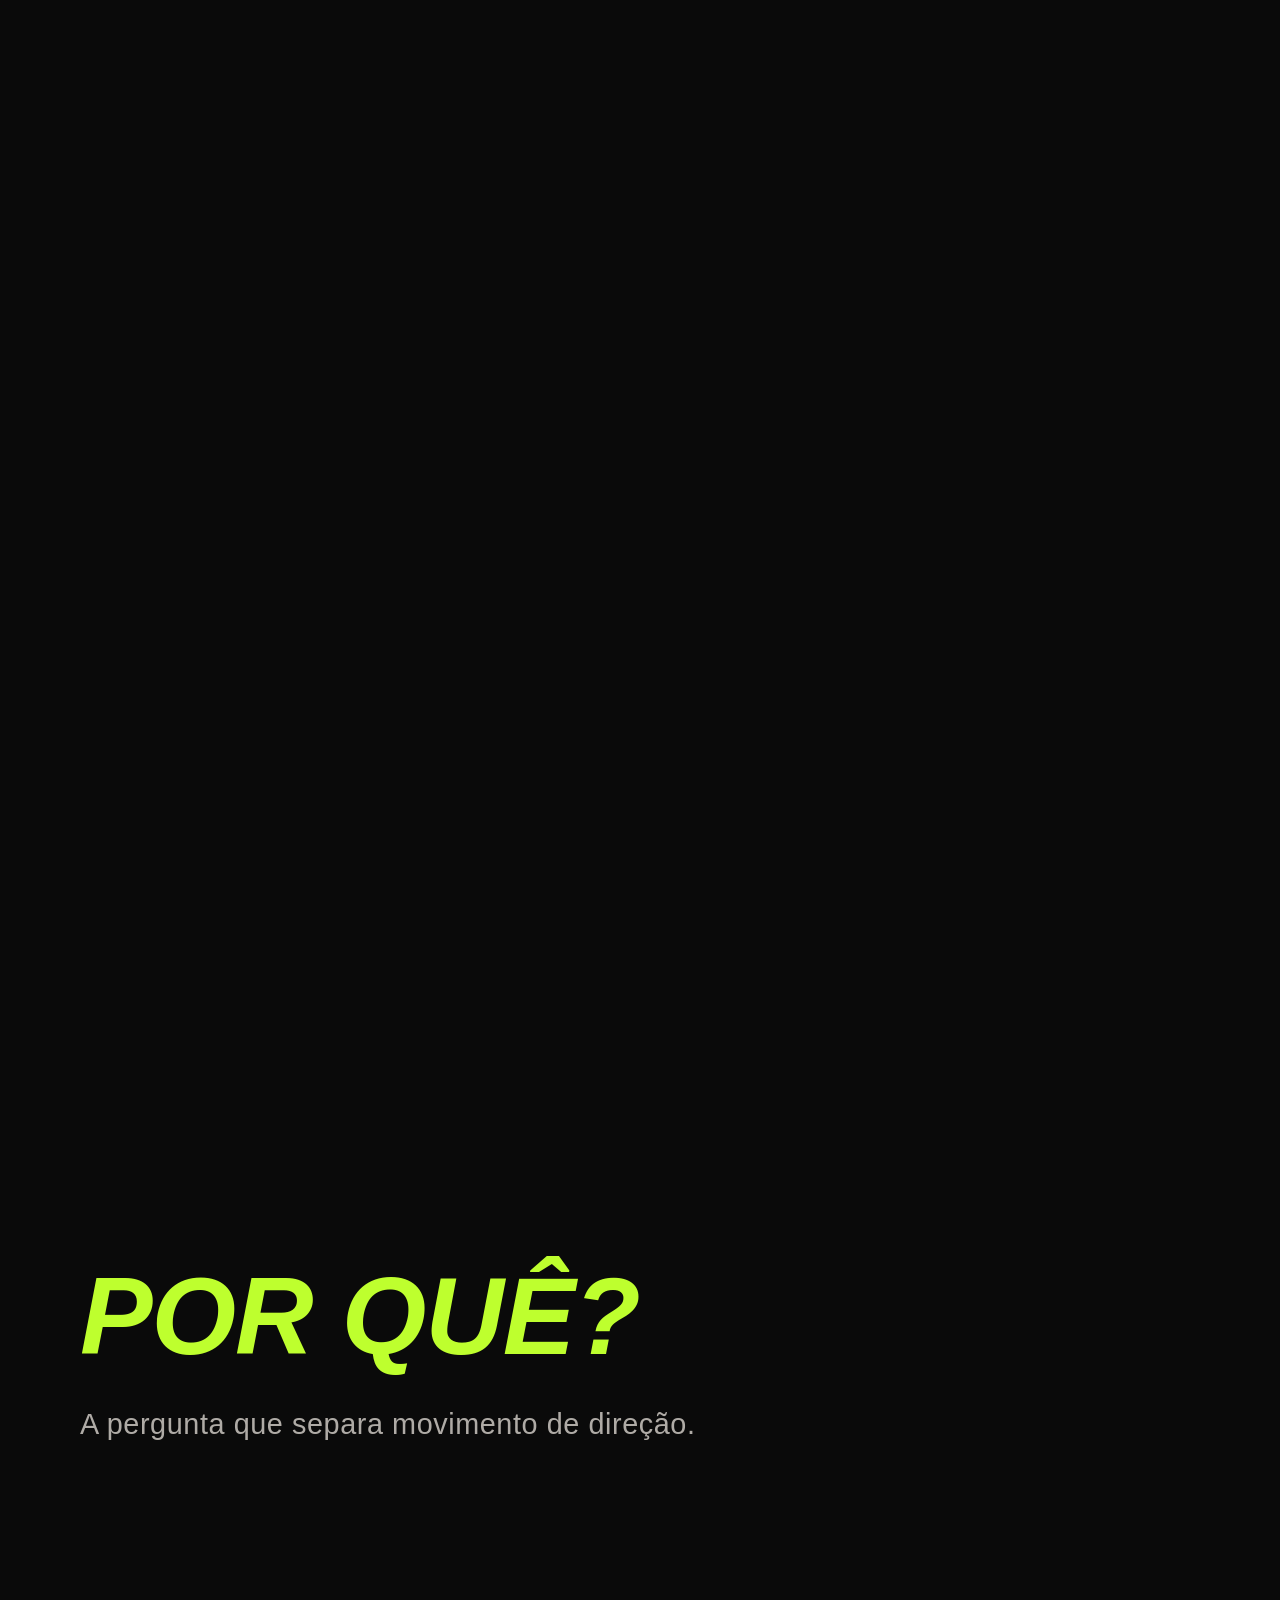
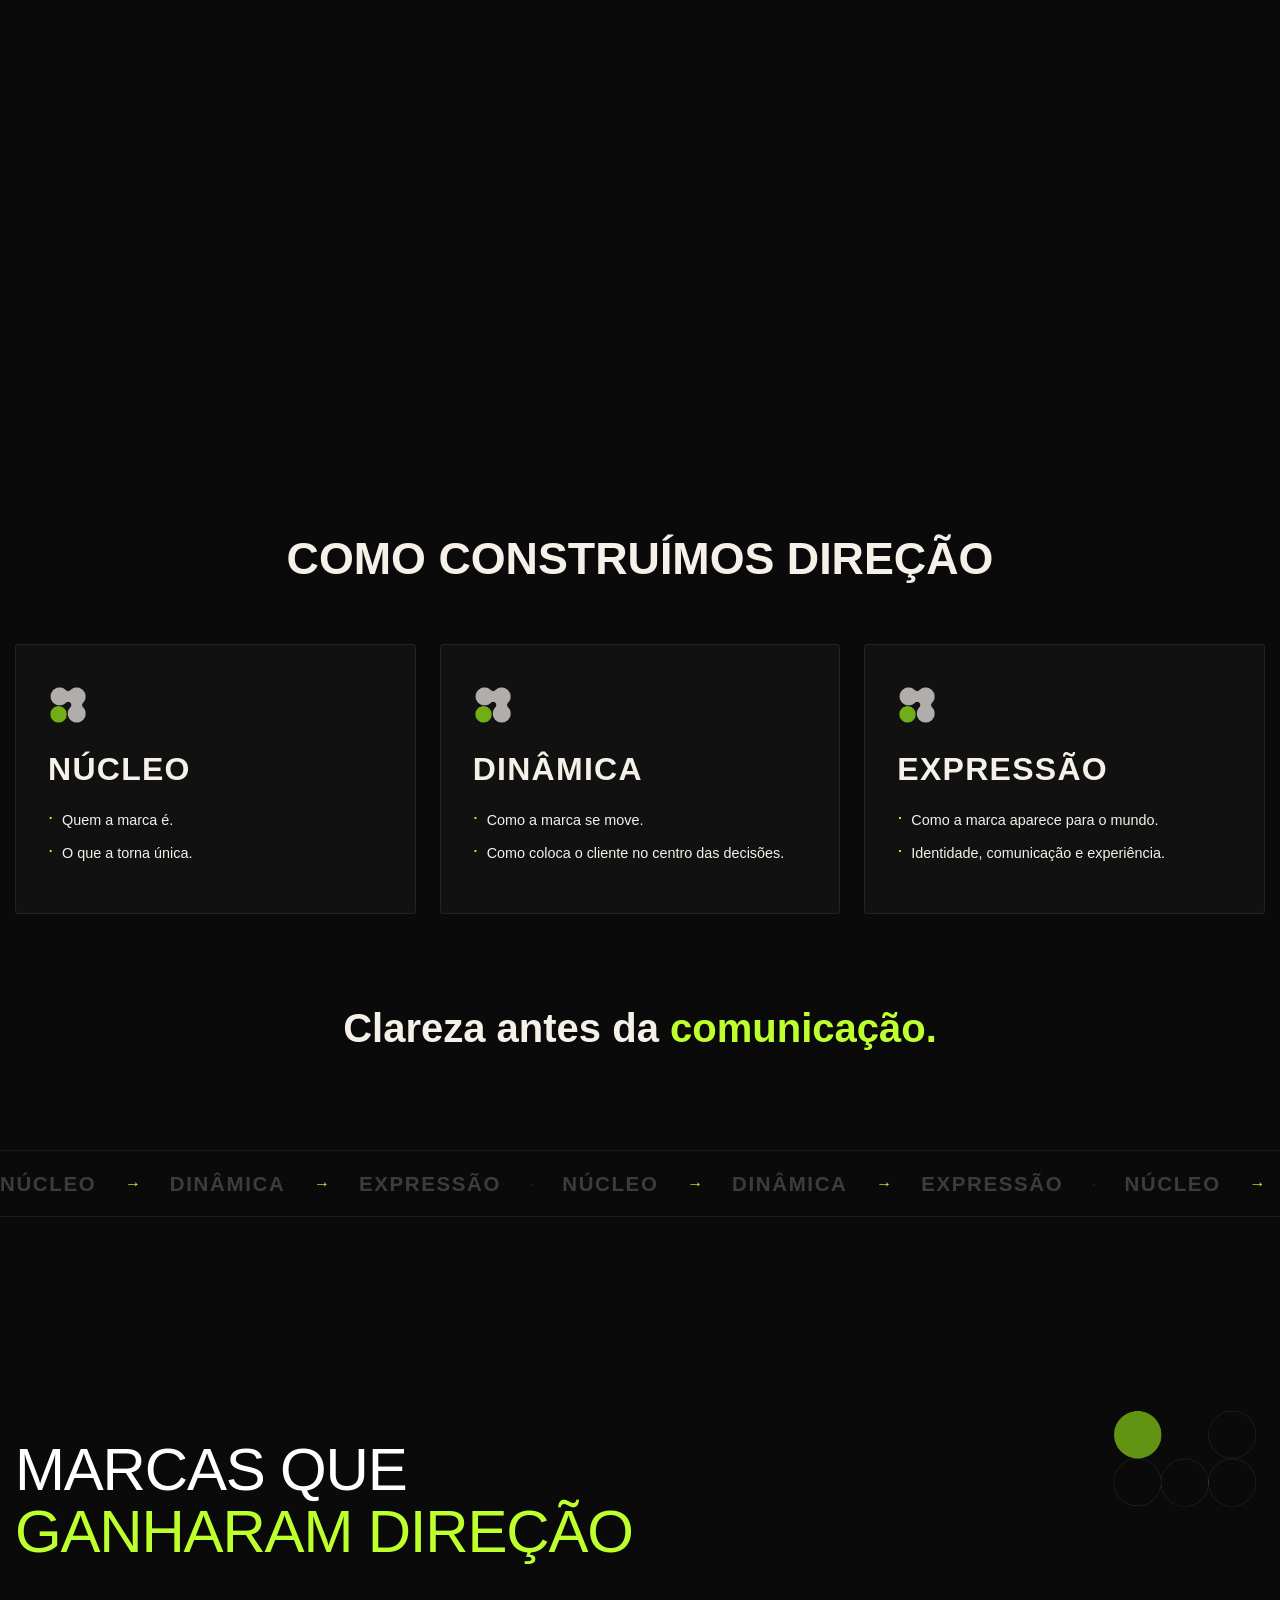
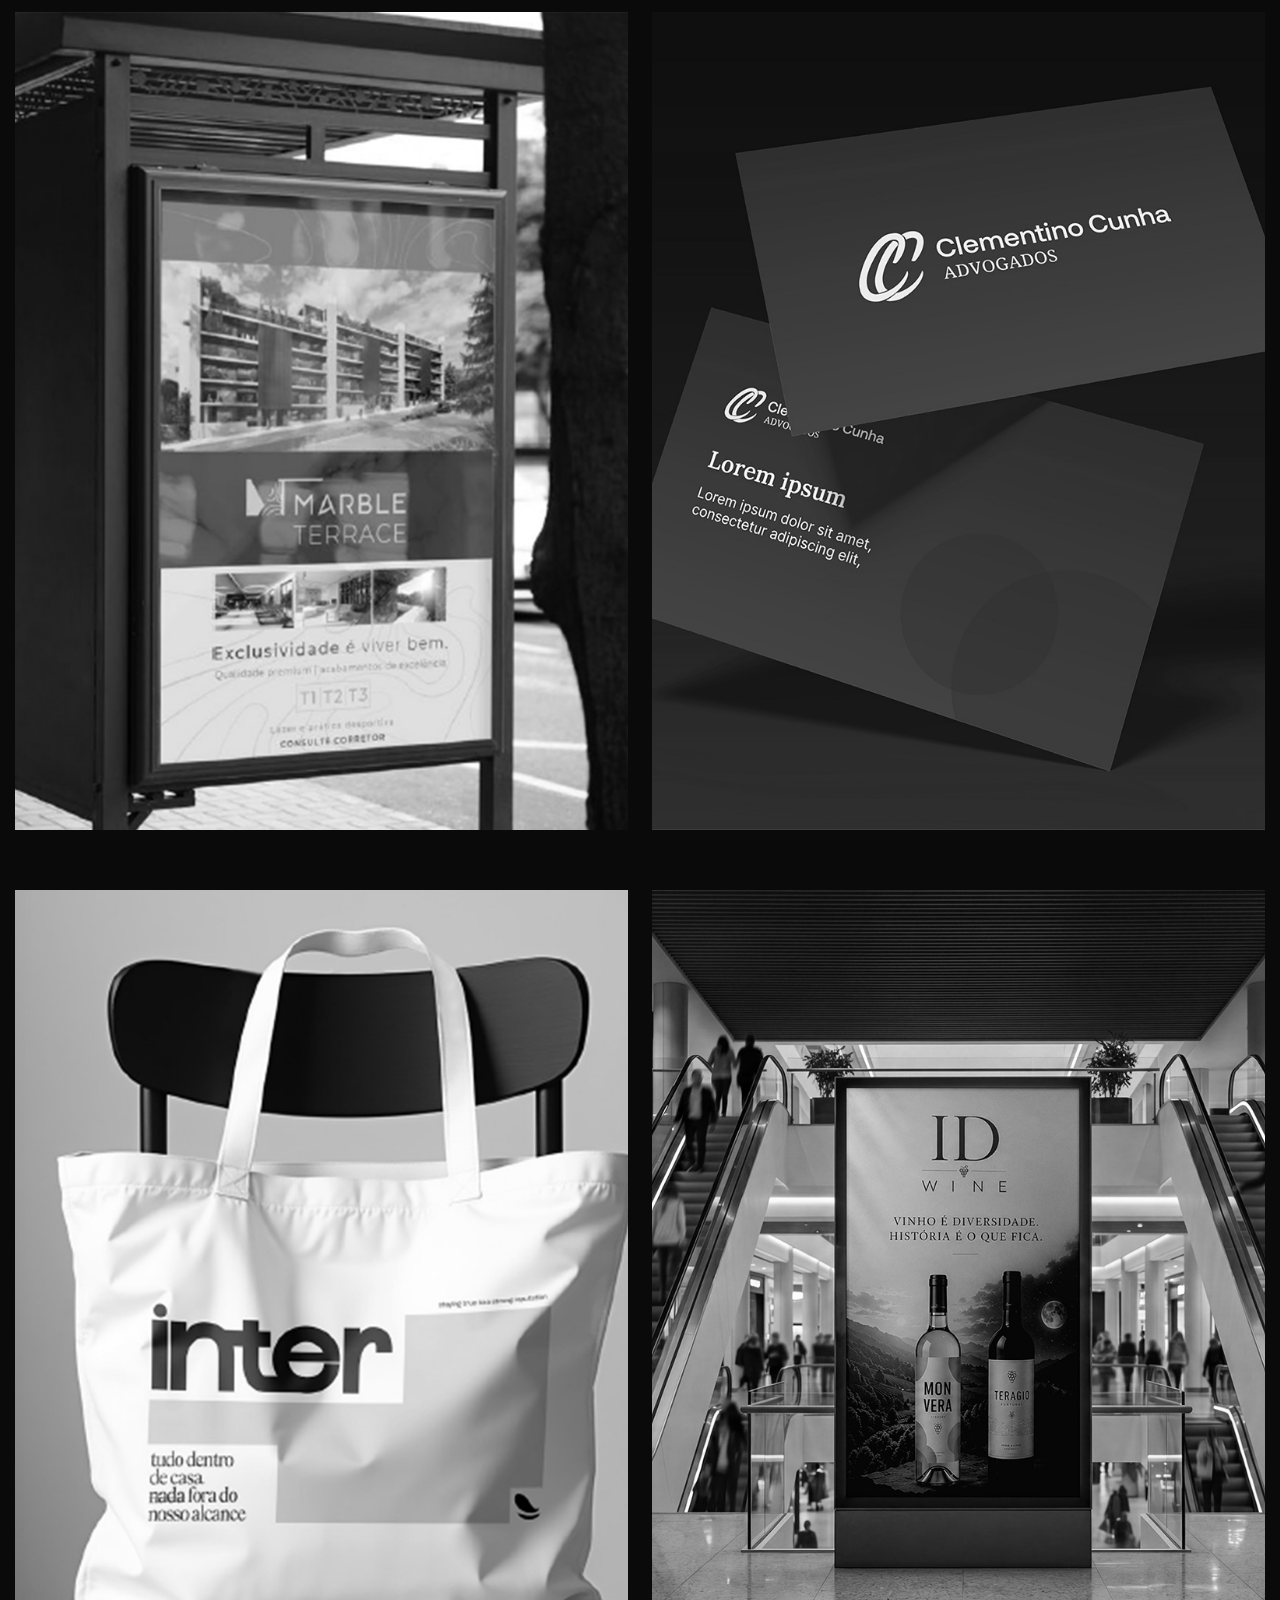
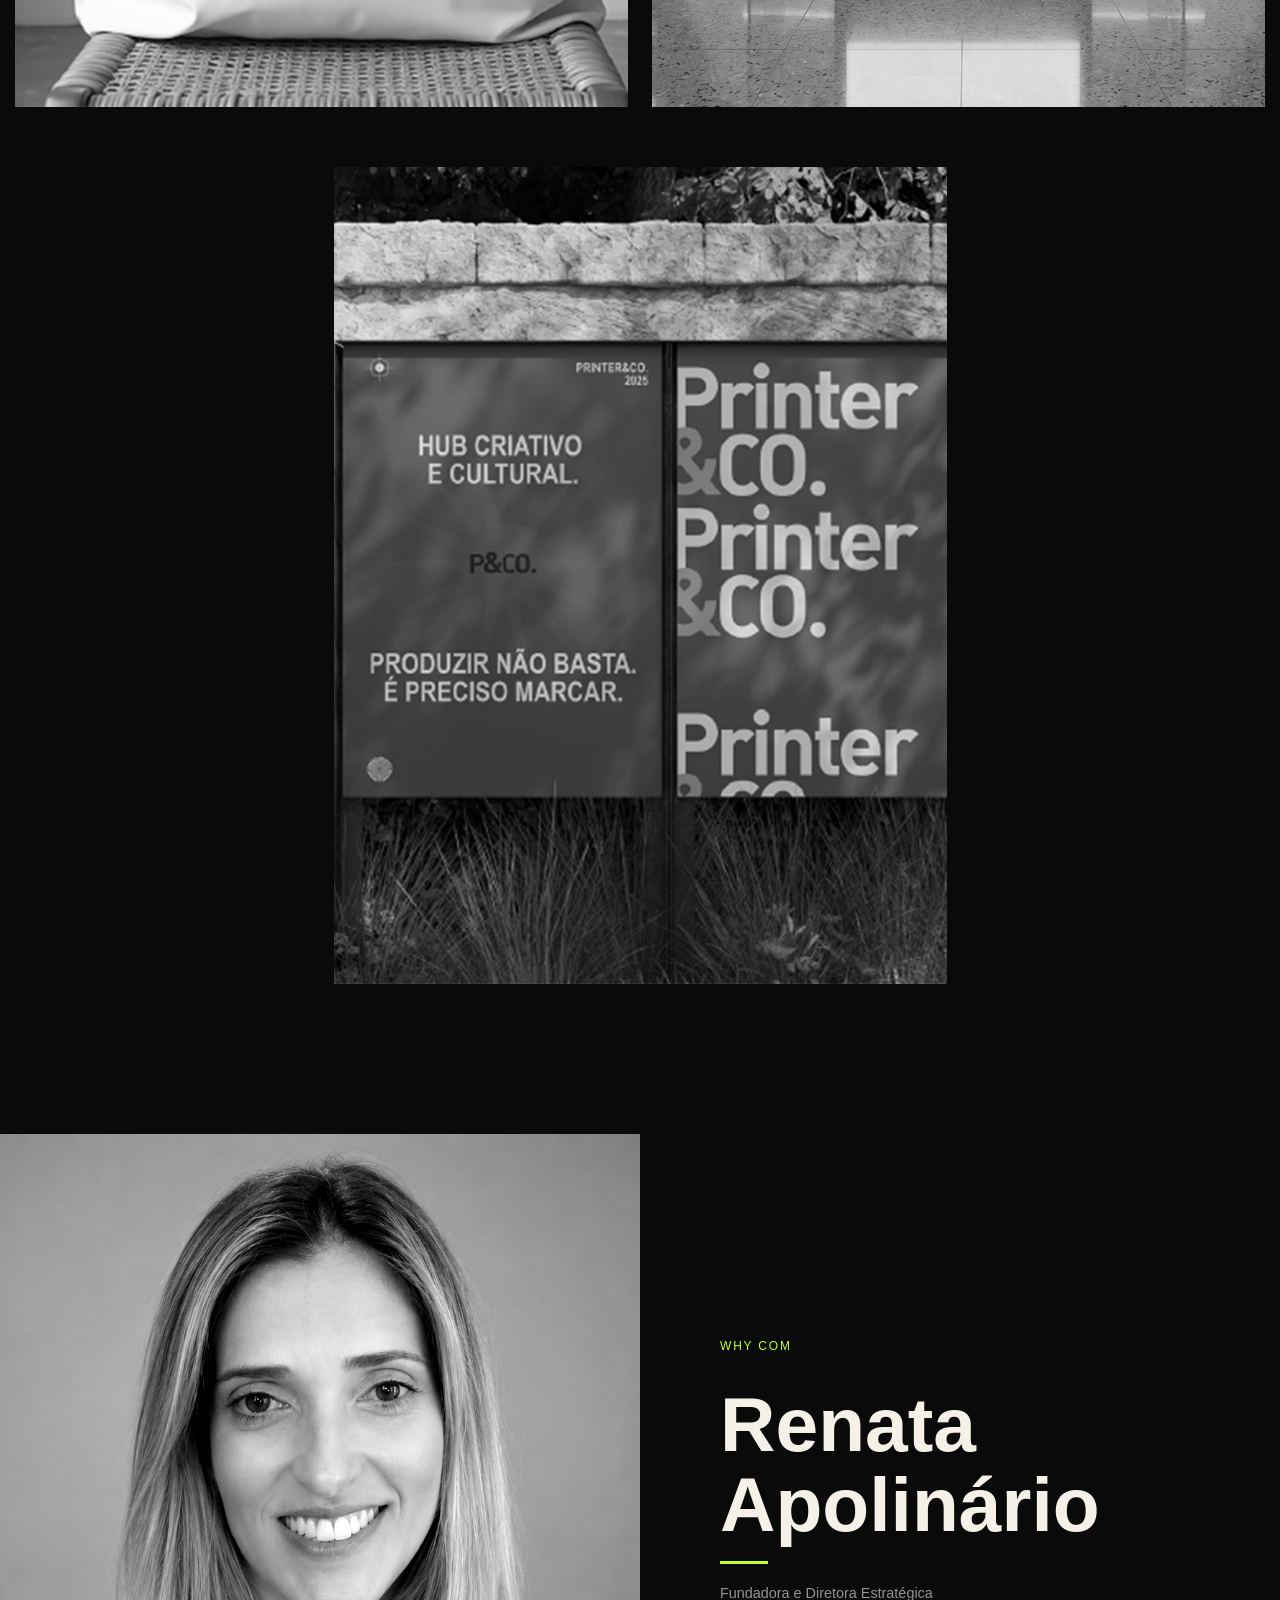
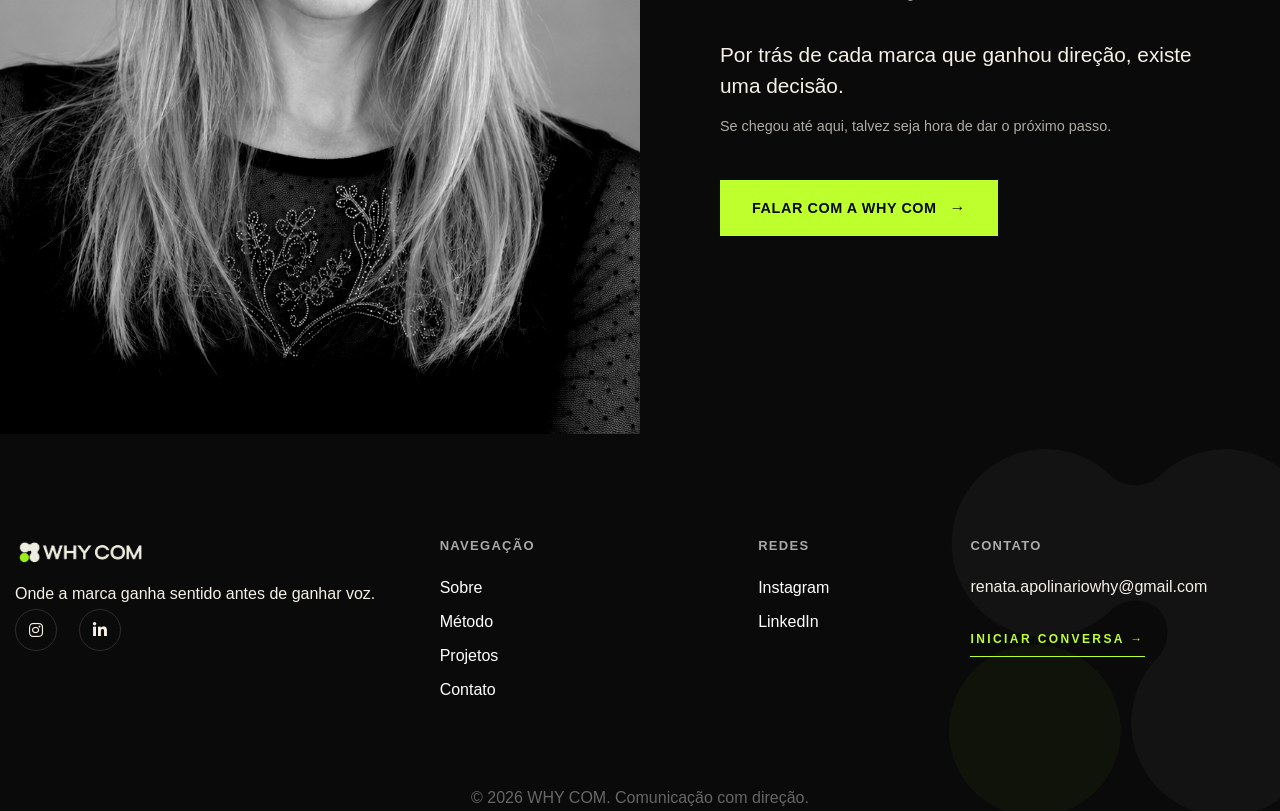
==== ovix-html-package/ovix/index.html @ 44e86c43 "Alteração projetos" ====
<!doctype html>
<html lang="zxx">

<head>

    <!--========= Required meta tags =========-->
    <meta charset="utf-8">
    <meta http-equiv="x-ua-compatible" content="ie=edge">
    <meta name="description" content="">
    <meta name="viewport" content="width=device-width, initial-scale=1, shrink-to-fit=no">

    <title>WHY COM — Comunicação com direção</title>

    <link rel="shortcut icon" href="assets/img/logo/Why-simbolo-5.png" type="images/x-icon"/>

    <!-- css include -->
    <link rel="stylesheet" href="assets/css/bootstrap.min.css">
    <link rel="stylesheet" href="assets/css/fontawesome.css">
    <link rel="stylesheet" href="assets/css/animate.css">
    <link rel="stylesheet" href="assets/css/swiper.min.css">
    <link rel="stylesheet" href="assets/css/odometer.css">
    <link rel="stylesheet" href="assets/css/imageRevealHover.css">
    <link rel="stylesheet" href="assets/css/jquery-ui.min.css">
    <link rel="stylesheet" href="assets/css/magnific-popup.css">
    <link rel="stylesheet" href="assets/css/main.css">
</head>

<body>

<!-- backtotop - start -->
<div class="xb-backtotop">
    <a href="#" class="scroll">
        <i class="far fa-arrow-up"></i>
    </a>
</div>
<!-- backtotop - end -->

<!-- preloader start -->
<div id="xb-loadding" class="xb-loadding-container">
    <div class="xb-loader">
        <div class="xb-loadding-inner">
            <img src="assets/img/logo/Why-simbolo-5.png" alt="">
         </div>
    </div>
</div>
<!-- preloader end -->



<div class="body_wrap">

    <!-- header start -->
    <header id="xb-header-area" class="header-area header-style-one is-sticky">
        <div class="xb-header">
            <div class="container">
                <div class="header__wrap ul_li_between">
                    <div class="header-logo">
                        <a href="index.html"><img src="assets/img/logo/Why-logo-horizontal-4@2x-8.png" alt=""></a>
                    </div>
                    <div class="main-menu__wrap ul_li navbar navbar-expand-lg">
                        <nav class="main-menu collapse navbar-collapse">
                            <ul>
                              <li><a href="index.html"><span>Início</span></a></li>
                              <li><a href="#sobre"><span>Sobre</span></a></li>
                              <li><a href="#metodo"><span>Método</span></a></li>
                              <li><a href="#projetos"><span>Projetos</span></a></li>
                              <li><a href="#contato"><span>Contato</span></a></li>
                            </ul>
                        </nav>
                        <div class="xb-header-wrap">
                            <div class="xb-header-menu">
                                <div class="xb-header-menu-scroll">
                                    <div class="xb-menu-close xb-hide-xl xb-close"></div>
                                    <div class="xb-logo-mobile xb-hide-xl">
                                        <a href="index.html" rel="home"><img src="assets/img/logo/Why-logo-horizontal-4@2x-8.png" alt=""></a></div>
                                    <div class="xb-header-mobile-search xb-hide-xl">
                                        <form role="search" action="#">
                                            <input type="text" placeholder="Search..." name="s" class="search-field">
                                        </form>
                                    </div>
                                    <nav class="xb-header-nav">
                                        <ul class="xb-menu-primary clearfix">
                                            <li class="menu-item"><a href="index.html"><span>Início</span></a></li>
                                            <li class="menu-item"><a href="#sobre"><span>Sobre</span></a></li>
                                            <li class="menu-item"><a href="#metodo"><span>Método</span></a></li>
                                            <li class="menu-item"><a href="#projetos"><span>Projetos</span></a></li>
                                            <li class="menu-item"><a href="#contato"><span>Contato</span></a></li>
                                        </ul>
                                    </nav>
                                </div>
                            </div>
                            <div class="xb-header-menu-backdrop"></div>
                        </div>
                    </div>
                    <div class="side-menu d-none d-lg-block">
                        <a class="burger-menu" href="javascript:void(0);">
                            <img src="assets/img/icon/category.svg" alt="">
                        </a>
                    </div>
                    <div class="header-bar-mobile side-menu d-lg-none">
                        <a class="xb-nav-mobile" href="javascript:void(0);"><img src="assets/img/icon/category.svg" alt=""></a>
                    </div>
                </div>
            </div>
        </div>
    </header>
    <!-- header end -->

    <!-- overlay menu start -->
    <div class="overlay-menu">
        <div class="close">
          <div class="xb-close"></div>
        </div>
        <div class="row overlay-wrap">
          <div class="col-xl-8 col-md-7 left-area">
            <nav>
              <ul>
                <li><a href="index.html">Início</a></li>
                <li><a href="#sobre">Sobre</a></li>
                <li><a href="#metodo">Método</a></li>
                <li><a href="#projetos">Projetos</a></li>
                <li><a href="#contato">Contato</a></li>
              </ul>
            </nav>
          </div>
          <div class="col-xl-4 col-md-5 right-area">
            <ul>
              <li><span class="title">Fale com a WHY COM</span></li>
              <li><a href="mailto:renata.apolinariowhy@gmail.com">renata.apolinariowhy@gmail.com</a></li>
            </ul>
            <ul>
              <li><span class="title">Siga a marca</span></li>
              <li>
                <ul class="social-links">
                  <li><a href="#" target="_blank">Instagram</a></li>
                  <li><a href="#" target="_blank">LinkedIn</a></li>
                </ul>
              </li>
            </ul>
          </div>
        </div>
    </div>
    <!-- overlay menu end -->

    <!-- main area start  -->
    <main>
        <!-- hero section start -->
        <section class="why-hero" id="home">

          <div class="why-hero__video-wrap">
            <video
              id="why-hero-video"
              class="why-hero__video"
              autoplay muted playsinline preload="auto"
            ></video>
            <div class="why-hero__fallback"></div>
          </div>

          <div class="why-hero__overlay"></div>

        </section>
        <!-- hero section end -->


        <!-- tensao section start -->
        <div class="why-tensao-wrap" id="sobre">
          <div class="why-tensao-sticky">

            <!-- Decoração: linha base lime -->
            <div class="why-tensao-base-line" aria-hidden="true"></div>

            <!-- Layout duas colunas: frases à esquerda, símbolo à direita -->
            <div class="why-tensao-layout">

              <!-- Coluna esquerda: frases -->
              <div class="why-tensao-stage">

                <!-- Frame 1 -->
                <div class="why-tensao-frame" data-frame="0">
                  <p class="wtf-sub"></p>
                  <h2 class="wtf-title wtf-title--solo">
                    <span class="wtf-lime">POR QUÊ?</span>
                  </h2>
                  <p class="wtf-porque-frase">
                    A pergunta que separa movimento de direção.
                  </p>
                </div>

                <!-- Frame 2 -->
                <div class="why-tensao-frame" data-frame="1">
                  <p class="wtf-sub">Sem clareza,</p>
                  <h2 class="wtf-title">
                    <span class="wtf-lime">TUDO VIRA</span><br>
                    <span class="wtf-white">PRIORIDADE.</span>
                  </h2>
                </div>

                <!-- Frame 3 -->
                <div class="why-tensao-frame" data-frame="2">
                  <p class="wtf-sub">Sem direção,</p>
                  <h2 class="wtf-title">
                    <span class="wtf-lime">TUDO VIRA</span><br>
                    <span class="wtf-white">RUÍDO.</span>
                  </h2>
                </div>

                <!-- Frame 4 -->
                <div class="why-tensao-frame" data-frame="3">
                  <p class="wtf-sub">Organizamos</p>
                  <h2 class="wtf-title wtf-title--solo">
                    <span class="wtf-lime">O QUE VEM ANTES</span><br>
                    <span class="wtf-white">DA COMUNICAÇÃO.</span>
                  </h2>
                </div>

              </div>

            </div>

          </div>
        </div>
        <!-- tensao section end -->
        
        <!-- metodo section start -->
        <section class="services-three why-metodo" id="metodo">
          <div class="container">

            <div class="section-title-three text-center sec-title-animation animation-style1 mb-60">
              <h2 class="section-title-three__title title-animation">
                COMO CONSTRUÍMOS DIREÇÃO
              </h2>
            </div>

            <div class="row">

              <!-- NÚCLEO -->
              <div class="col-xl-4 col-lg-4 wow fadeInLeft" data-wow-delay="100ms">
                <div class="services-three__single why-metodo__card">
                  <div class="services-three__single-bg"
                    style="background-image: url(assets/images/shapes/services-three-single-bg.jpg);"></div>
                  <div class="services-three__count"></div>
                  <div class="services-three__icon">
                    <img src="assets/img/logo/Why-simbolo-5.png" alt="" style="width:40px;opacity:.7;">
                  </div>
                  <h3 class="services-three__title">NÚCLEO</h3>
                  <ul class="why-metodo__list">
                    <li>Quem a marca é.</li>
                    <li>O que a torna única.</li>
                  </ul>
                </div>
              </div>

              <!-- DINÂMICA -->
              <div class="col-xl-4 col-lg-4 wow fadeInUp" data-wow-delay="200ms">
                <div class="services-three__single why-metodo__card">
                  <div class="services-three__single-bg"
                    style="background-image: url(assets/images/shapes/services-three-single-bg.jpg);"></div>
                  <div class="services-three__count"></div>
                  <div class="services-three__icon">
                    <img src="assets/img/logo/Why-simbolo-5.png" alt="" style="width:40px;opacity:.7;">
                  </div>
                  <h3 class="services-three__title">DINÂMICA</h3>
                  <ul class="why-metodo__list">
                    <li>Como a marca se move.</li>
                    <li>Como coloca o cliente no centro das decisões.</li>
                  </ul>
                </div>
              </div>

              <!-- EXPRESSÃO -->
              <div class="col-xl-4 col-lg-4 wow fadeInRight" data-wow-delay="300ms">
                <div class="services-three__single why-metodo__card">
                  <div class="services-three__single-bg"
                    style="background-image: url(assets/images/shapes/services-three-single-bg.jpg);"></div>
                  <div class="services-three__count"></div>
                  <div class="services-three__icon">
                    <img src="assets/img/logo/Why-simbolo-5.png" alt="" style="width:40px;opacity:.7;">
                  </div>
                  <h3 class="services-three__title">EXPRESSÃO</h3>
                  <ul class="why-metodo__list">
                    <li>Como a marca aparece para o mundo.</li>
                    <li>Identidade, comunicação e experiência.</li>
                  </ul>
                </div>
              </div>

            </div>

            <div class="why-metodo__assinatura">
              <p>Clareza antes da <span class="wma-destaque">comunicação.</span></p>
            </div>

          </div>
        </section>
        <!-- metodo section end -->

        <!-- marquee start -->
<section class="why-marquee-logos">
  <div class="why-marquee-logos__track">
    <span class="wml-name">Núcleo</span><span class="wml-arr">→</span>
    <span class="wml-name">Dinâmica</span><span class="wml-arr">→</span>
    <span class="wml-name">Expressão</span><span class="wml-sep">·</span>
    <span class="wml-name">Núcleo</span><span class="wml-arr">→</span>
    <span class="wml-name">Dinâmica</span><span class="wml-arr">→</span>
    <span class="wml-name">Expressão</span><span class="wml-sep">·</span>
    <span class="wml-name">Núcleo</span><span class="wml-arr">→</span>
    <span class="wml-name">Dinâmica</span><span class="wml-arr">→</span>
    <span class="wml-name">Expressão</span><span class="wml-sep">·</span>
    <span class="wml-name">Núcleo</span><span class="wml-arr">→</span>
    <span class="wml-name">Dinâmica</span><span class="wml-arr">→</span>
    <span class="wml-name">Expressão</span><span class="wml-sep">·</span>
    <span class="wml-name">Núcleo</span><span class="wml-arr">→</span>
    <span class="wml-name">Dinâmica</span><span class="wml-arr">→</span>
    <span class="wml-name">Expressão</span><span class="wml-sep">·</span>
    <span class="wml-name">Núcleo</span><span class="wml-arr">→</span>
    <span class="wml-name">Dinâmica</span><span class="wml-arr">→</span>
    <span class="wml-name">Expressão</span><span class="wml-sep">·</span>
  </div>
</section>
<!-- marquee end -->

        <!-- portfolio start -->
        <div class="portfolio pt-145 pb-150" id="projetos">
            <div class="container">
                <div class="row align-items-end mb-20">
                    <div class="col-lg-5">
                        <div class="section-title mb-30">
                            <h3 class="title xb-split-text split-in-right">MARCAS QUE <span style="color:#BEFF2E;">GANHARAM DIREÇÃO</span></h3>
                        </div>
                    </div>
                    <div class="col-lg-7 text-end mb-30">
                        <img src="assets/img/logo/2.png" alt="" style="width:160px;opacity:.6;">
                    </div>
                </div>
<div class="row why-projetos-grid mt-none-60">

  <!-- Linha 1: 2 cards -->
  <div class="col-lg-6 col-md-6 grid-item mt-60">
    <div class="portfolio-item xb-img-reveal-item" data-cat="Lançamento Imobiliário" data-title="Marble Terrace" data-fx="1">
      <div class="xbImage__hover image-1">
        <a href="marble-terrace.html">
          <img src="assets/clientes/capa-mbterrace.jpg" alt="Marble Terrace">
          <div class="port-overlay why-port-overlay">
            <h4 class="wpo-title">Marble Terrace</h4>
            <p class="wpo-desc">Transformamos um empreendimento em desejo urbano.</p>
            <span class="wpo-btn">Conheça mais →</span>
          </div>
        </a>
      </div>
    </div>
  </div>

  <div class="col-lg-6 col-md-6 grid-item mt-60">
    <div class="portfolio-item xb-img-reveal-item" data-cat="Escritório Jurídico" data-title="Clementino Cunha" data-fx="1">
      <div class="xbImage__hover image-2">
        <a href="clementino-cunha.html">
          <img src="assets/clientes/capa-clementino.jpg" alt="Clementino Cunha">
          <div class="port-overlay why-port-overlay">
            <h4 class="wpo-title">Clementino Cunha</h4>
            <p class="wpo-desc">Organizamos uma história de 45 anos para os próximos 45.</p>
            <span class="wpo-btn">Conheça mais →</span>
          </div>
        </a>
      </div>
    </div>
  </div>

  <!-- Linha 2: 2 cards -->
  <div class="col-lg-6 col-md-6 grid-item mt-60">
    <div class="portfolio-item xb-img-reveal-item" data-cat="Produção de Eventos" data-title="InterEventos" data-fx="1">
      <div class="xbImage__hover image-3">
        <a href="intereventos.html">
          <img src="assets/clientes/capa-inter.jpg" alt="InterEventos">
          <div class="port-overlay why-port-overlay">
            <h4 class="wpo-title">InterEventos</h4>
            <p class="wpo-desc">Alinhamos percepção de marca à dimensão real da operação.</p>
            <span class="wpo-btn">Conheça mais →</span>
          </div>
        </a>
      </div>
    </div>
  </div>

  <div class="col-lg-6 col-md-6 grid-item mt-60">
    <div class="portfolio-item xb-img-reveal-item" data-cat="Branding de Produto" data-title="ID Wine" data-fx="1">
      <div class="xbImage__hover image-4">
        <a href="project-single.html">
          <img src="assets/clientes/capa-idwine.jpg" alt="ID Wine">
          <div class="port-overlay why-port-overlay">
            <h4 class="wpo-title">ID Wine</h4>
            <p class="wpo-desc">Transformamos histórias em vinho.</p>
            <span class="wpo-btn">Conheça mais →</span>
          </div>
        </a>
      </div>
    </div>
  </div>

  <!-- Linha 3: 1 card centralizado -->
  <div class="col-lg-6 col-md-6 grid-item mt-60 offset-lg-3 offset-md-3">
    <div class="portfolio-item xb-img-reveal-item" data-cat="Operação Criativa" data-title="Printer & CO" data-fx="1">
      <div class="xbImage__hover image-5">
        <a href="printer-co.html">
          <img src="assets/clientes/capa-printi.jpg" alt="Printer & CO">
          <div class="port-overlay why-port-overlay">
            <h4 class="wpo-title">Printer & CO</h4>
            <p class="wpo-desc">Reposicionamos uma gráfica como uma marca de criatividade e cultura.</p>
            <span class="wpo-btn">Conheça mais →</span>
          </div>
        </a>
      </div>
    </div>
  </div>

</div>
            </div>
        </div>
        <!-- portfolio end -->


    </main>
    <!-- main area end  -->
    

   <!-- fechamento section start -->
<section class="contact-one why-fechamento" id="contato">

  <!-- Coluna esquerda: imagem -->
  <div class="why-fechamento__img-col">
    <img src="assets/renata.png" alt="Renata Apolinário" class="why-fechamento__img">
  </div>

  <!-- Coluna direita: frase + CTA -->
  <div class="why-fechamento__content-col">
    <div class="why-fechamento__content-inner">

      <p class="why-fechamento__label">WHY COM</p>

      <h2 class="why-fechamento__nome">
        Renata<br>Apolinário
      </h2>

      <div class="why-fechamento__linha-verde"></div>

      <p class="why-fechamento__cargo">
        Fundadora e Diretora Estratégica
      </p>

      <p class="why-fechamento__titulo">
        Por trás de cada marca que ganhou direção, existe uma decisão.
      </p>

      <p class="why-fechamento__text">
        Se chegou até aqui, talvez seja hora de dar o próximo passo.
      </p>

      <a href="mailto:renata.apolinariowhy@gmail.com" class="why-cta-btn">
        FALAR COM A WHY COM <span>→</span>
      </a>

    </div>
  </div>

</section>
<!-- fechamento section end -->

<!-- footer strt -->
<footer class="dm-footer pos-rel">
  <div class="dm-footer-line pt-100 pb-80">
    <div class="container">
      <div class="row mt-none-40">

        <div class="col-lg-4 col-md-6 footer-col mt-40">
          <div class="footer-widget">
            <div class="footer-logo">
              <a href="index.html">
                <img src="assets/img/logo/Why-logo-horizontal-4@2x-8.png" alt="WHY COM" class="why-footer-logo-img">
              </a>
              <p class="why-footer-claim">
                Onde a marca ganha sentido antes de ganhar voz.
              </p>
            </div>
            <ul class="why-footer-social mt-40">
              <li>
                <a href="#!" target="_blank" aria-label="Instagram">
                  <i class="fab fa-instagram"></i>
                </a>
              </li>
              <li>
                <a href="#!" target="_blank" aria-label="LinkedIn">
                  <i class="fab fa-linkedin-in"></i>
                </a>
              </li>
            </ul>
          </div>
        </div>

        <div class="col-lg-3 col-md-6 footer-col mt-40">
          <div class="footer-widget">
            <h3 class="widget-title">NAVEGAÇÃO</h3>
            <ul class="footer-links">
              <li><a href="#sobre">Sobre</a></li>
              <li><a href="#metodo">Método</a></li>
              <li><a href="#projetos">Projetos</a></li>
              <li><a href="#contato">Contato</a></li>
            </ul>
          </div>
        </div>

        <div class="col-lg-2 col-md-6 footer-col mt-40">
          <div class="footer-widget">
            <h3 class="widget-title">REDES</h3>
            <ul class="footer-links">
              <li><a href="#!" target="_blank">Instagram</a></li>
              <li><a href="#!" target="_blank">LinkedIn</a></li>
            </ul>
          </div>
        </div>

        <div class="col-lg-3 col-md-6 footer-col mt-40">
          <div class="footer-widget">
            <h3 class="widget-title">CONTATO</h3>
            <p style="font-family:'Just Sans',sans-serif;font-weight:300;color:#F5F0E8;line-height:1.8;">
              renata.apolinariowhy@gmail.com
            </p>
            <a href="mailto:renata.apolinariowhy@gmail.com" class="why-footer-cta-link">
              Iniciar conversa →
            </a>
          </div>
        </div>

      </div>
    </div>
  </div>

  <div class="container">
    <div class="footer-copyright text-center" style="font-family:'Just Sans',sans-serif;font-weight:300;color:#666;">
      © 2026 WHY COM. Comunicação com direção.
    </div>
  </div>

  <!-- Símbolo decorativo inferior direito -->
  <div class="why-footer-symbol" aria-hidden="true">
    <img src="assets/img/logo/Why-simbolo-5.png" alt="">
  </div>

</footer>
<!-- footer end -->

</div>

<!-- jquery include -->
<script src="assets/js/jquery-3.7.1.min.js"></script>
<script src="assets/js/bootstrap.bundle.min.js"></script>
<script src="assets/js/swiper.min.js"></script>
<script src="assets/js/wow.min.js"></script>
<script src="assets/js/gsap.min.js"></script>
<script src="assets/js/ScrollSmoother.min.js"></script>
<script src="assets/js/ScrollTrigger.min.js"></script>
<script src="assets/js/SplitText.min.js"></script>
<script src="assets/js/appear.js"></script>
<script src="assets/js/odometer.min.js"></script>
<script src="assets/js/imagesloaded.pkgd.min.js"></script>
<script src="assets/js/jquery.marquee.min.js"></script>
<script src="assets/js/isotope.pkgd.min.js"></script>
<script src="assets/js/jquery.magnific-popup.min.js"></script>
<script src="assets/js/touchspin.js"></script>
<script src="assets/js/jquery-ui.min.js"></script>
<script src="assets/js/TweenMax.min.js"></script>
<script src="assets/js/parallax-scroll.js"></script>
<script src="assets/js/easing.min.js"></script>
<script src="assets/js/scrollspy.js"></script>
<script src="assets/js/ukiyo.min.js"></script>
<script src="assets/js/lenis.js"></script>
<script src="assets/js/moment.min.js"></script>
<script src="assets/js/main.js"></script>

</body>

</html>
---- ovix-html-package/ovix/assets/css/odometer.css ----
.xbo.xbo-auto-theme,
.xbo.xbo-theme-default {
	display: inline-block;
	vertical-align: middle;
	*vertical-align: auto;
	*zoom: 1;
	*display: inline;
	position: relative;
}
.xbo.xbo-auto-theme .xbo-digit,
.xbo.xbo-theme-default .xbo-digit {
	display: inline-block;
	vertical-align: middle;
	*vertical-align: auto;
	*zoom: 1;
	*display: inline;
	position: relative;
}
.xbo.xbo-auto-theme .xbo-digit .xbo-digit-spacer,
.xbo.xbo-theme-default .xbo-digit .xbo-digit-spacer {
	display: inline-block;
	vertical-align: middle;
	*vertical-align: auto;
	*zoom: 1;
	*display: inline;
	visibility: hidden;
}
.xbo.xbo-auto-theme .xbo-digit .xbo-digit-inner,
.xbo.xbo-theme-default .xbo-digit .xbo-digit-inner {
	text-align: left;
	display: block;
	position: absolute;
	top: 0;
	left: 0;
	right: 0;
	bottom: 0;
	overflow: hidden;
}
.xbo.xbo-auto-theme .xbo-digit .xbo-ribbon,
.xbo.xbo-theme-default .xbo-digit .xbo-ribbon {
	display: block;
}
.xbo.xbo-auto-theme .xbo-digit .xbo-ribbon-inner,
.xbo.xbo-theme-default .xbo-digit .xbo-ribbon-inner {
	display: block;
	backface-visibility: hidden;
	-webkit-backface-visibility: hidden;
}
.xbo.xbo-auto-theme .xbo-digit .xbo-value,
.xbo.xbo-theme-default .xbo-digit .xbo-value {
	display: block;
	transform: translateZ(0);
	-webkit-transform: translateZ(0);
}
.xbo.xbo-auto-theme
	.xbo-digit
	.xbo-value.xbo-last-value,
.xbo.xbo-theme-default
	.xbo-digit
	.xbo-value.xbo-last-value {
	position: absolute;
}
.xbo.xbo-auto-theme.xbo-animating-up .xbo-ribbon-inner,
.xbo.xbo-theme-default.xbo-animating-up .xbo-ribbon-inner {
	-webkit-transition: -webkit-transform 2s;
	-moz-transition: -moz-transform 2s;
	-ms-transition: -ms-transform 2s;
	-o-transition: -o-transform 2s;
	transition: transform 2s;
}
.xbo.xbo-auto-theme.xbo-animating-up.xbo-animating
	.xbo-ribbon-inner,
.xbo.xbo-theme-default.xbo-animating-up.xbo-animating
	.xbo-ribbon-inner {
	-webkit-transform: translateY(-100%);
	-moz-transform: translateY(-100%);
	-ms-transform: translateY(-100%);
	-o-transform: translateY(-100%);
	transform: translateY(-100%);
}
.xbo.xbo-auto-theme.xbo-animating-down .xbo-ribbon-inner,
.xbo.xbo-theme-default.xbo-animating-down
	.xbo-ribbon-inner {
	-webkit-transform: translateY(-100%);
	-moz-transform: translateY(-100%);
	-ms-transform: translateY(-100%);
	-o-transform: translateY(-100%);
	transform: translateY(-100%);
}
.xbo.xbo-auto-theme.xbo-animating-down.xbo-animating
	.xbo-ribbon-inner,
.xbo.xbo-theme-default.xbo-animating-down.xbo-animating
	.xbo-ribbon-inner {
	-webkit-transition: -webkit-transform 2s;
	-moz-transition: -moz-transform 2s;
	-ms-transition: -ms-transform 2s;
	-o-transition: -o-transform 2s;
	transition: transform 2s;
	-webkit-transform: translateY(0);
	-moz-transform: translateY(0);
	-ms-transform: translateY(0);
	-o-transform: translateY(0);
	transform: translateY(0);
}

.xbo.xbo-auto-theme,
.xbo.xbo-theme-default {
	line-height: 1.1em;
}
.xbo.xbo-auto-theme .xbo-value,
.xbo.xbo-theme-default .xbo-value {
	text-align: center;
}
---- ovix-html-package/ovix/assets/css/imageRevealHover.css ----
.xb-img-reveal[data-fx="1"]::after,
.xb-img-reveal[data-fx="2"]::after {
	content: '';
	z-index: -1;
	width: 100%;
	bottom: 0.25rem;
	left: 0;
	position: absolute;
	height: 2px;
	background: currentColor;
	transform: scale3d(0,1,1);
	transform-origin: 0% 50%;
	transition: transform 0.2s cubic-bezier(0.390, 0.575, 0.565, 1.000);
	text-align: center;
}
.xb-img-reveal[data-fx="1"]::after,
.xb-img-reveal[data-fx="2"]::after {
	bottom: 0;
}
.xb-img-reveal[data-fx="1"]:hover::after,
.xb-img-reveal[data-fx="2"]:hover::after {
	transform: scale3d(1,1,1)
}
.xb-img-reveal[data-fx="6"]::after {
	content: '';
	z-index: -1;
	width: 100%;
	bottom: 0.25rem;
	left: 0;
	position: absolute;
	height: 2px;
	background: currentColor;
	transform: scale3d(0,1,1);
	transform-origin: 100% 50%;
	transition: transform 0.7s cubic-bezier(0.860, 0.000, 0.070, 1.000);
}
.xb-img-reveal[data-fx="6"]::after {
	bottom: 0;
}
.xb-img-reveal[data-fx="6"]:hover::after {
	transform: scale3d(1,1,1)
}
.xb-img-reveal[data-fx="14"]::after {
	content: '';
	z-index: -1;
	width: 100%;
	bottom: 0.25rem;
	left: 0;
	position: absolute;
	height: 2px;
	background: currentColor;
	transform: scale3d(0,1,1);
	transform-origin: 0% 50%;
}
.xb-img-reveal[data-fx="14"]::after {
	bottom: 0;
}
.xb-img-reveal[data-fx="14"]:hover::after {
	animation: loop 0.5s infinite;
}
@keyframes loop {
	0% { transform-origin: 0% 50%; transform: scale3d(0,1,1); }
	50% { transform-origin: 0% 50%; transform: scale3d(1,1,1); }
	51% { transform-origin: 100% 50%; }
	100% { transform-origin: 100% 50%; transform: scale3d(0,1,1); }
}
.xb-img-reveal-wrapper {
	position: fixed;
	width: 385px;
	height: auto;
	top: 0;
	left: 0;
	pointer-events: none;
	opacity: 0;
	z-index: 9;
}
.xb-img-reveal-wrapper__inner,
.xb-img-reveal-wrapper__img {
	width: 100%;
	height: 100%;
	position: relative;
}
.xb-img-reveal-wrapper__deco {
	width: 100%;
	height: 100%;
	position: absolute;
	top: 0;
	left: 0;
	background-color: #181314;
}
.xb-img-reveal-wrapper__img {
	background-size: cover;
	background-position: 50% 50%;
}
.test-2 {
    padding: 50px;
    background-color: #292930;
}
.xb-hover-wrapper {
    display: inline-block;
}
.xb-hover-wrapper .xbbanner__content-meta {
    margin: 0 0 6px;
    justify-content: center;
}
.xb-hover-wrapper .xb-hover-cat {
    background-color: var(--color-white);
    padding: 6px 32px;
    text-transform: uppercase;
    font-weight: 600;
    display: inline-block;
    font-size: 12px;
    color: #000;
}
.xb-hover-wrapper .xb-hover-title {
    margin: 0 0;
    font-size: 22px;
    line-height: 1.4;
    color: #000;
    background-color: var(--color-primary);
    padding: 18px 30px;
    border-radius: 5px;
    border-top-left-radius: 0;
    text-transform: uppercase;
}

.xbImage__hover a {
    position: relative;
    overflow: hidden;
    display: inline-block;
}
.xbImage__hover img  {
	-webkit-filter: grayscale(100%);
	filter: grayscale(100%);
	transition: .3s;
}
.portfolio-item:hover .xbImage__hover img {
	-webkit-filter: grayscale(0%);
	filter: grayscale(0%);
}
---- ovix-html-package/ovix/assets/css/main.css ----
/*-----------------------------------------------------------------------------------

    Project Name: Ovix - Digital Agency Creative Portfolio Template
    Author: XpressBuddy -->> (https://themeforest.net/user/xpressbuddy)
    Support: support@xpressbuddy.com
    Description: Ovix - Digital Agency Creative Portfolio Template
    Developer: Mohammad Wasim Mia -> contact@xpressbuddy.com
    Version: 1.0

-----------------------------------------------------------------------------------

    CSS INDEX
    ===================

	01. Theme default CSS
    02. header
    03. global
    04. hero
    05. about
    06. services
    07. counter
    08. marquee
    09. team
    10. cta
    11. project
    12. award
    13. testimonial
    14. blog
    15. careear
    16. feature
    17. brand
    18. funfact
    19. portfolio
    20. contact
    21. breadcrumb
    22. whyus
    23. career
    24. story
    25. shop
    26. faq
    27. backtotop
    28. mobile-menu
    29. preloader

-----------------------------------------------------------------------------------*/
@font-face {
  font-family: 'Blauer Nue';
  src: url('../fonts/BlauerNue-Thin.otf') format('opentype');
  font-weight: 100;
  font-style: normal;
}
@font-face {
  font-family: 'Blauer Nue';
  src: url('../fonts/BlauerNue-ThinItalic.otf') format('opentype');
  font-weight: 100;
  font-style: italic;
}
@font-face {
  font-family: 'Blauer Nue';
  src: url('../fonts/BlauerNue-ExtraLight.otf') format('opentype');
  font-weight: 200;
  font-style: normal;
}
@font-face {
  font-family: 'Blauer Nue';
  src: url('../fonts/BlauerNue-ExtraLightItalic.otf') format('opentype');
  font-weight: 200;
  font-style: italic;
}
@font-face {
  font-family: 'Blauer Nue';
  src: url('../fonts/BlauerNue-Light.otf') format('opentype');
  font-weight: 300;
  font-style: normal;
}
@font-face {
  font-family: 'Blauer Nue';
  src: url('../fonts/BlauerNue-LightItalic.otf') format('opentype');
  font-weight: 300;
  font-style: italic;
}
@font-face {
  font-family: 'Blauer Nue';
  src: url('../fonts/BlauerNue-Regular.otf') format('opentype');
  font-weight: 400;
  font-style: normal;
}
@font-face {
  font-family: 'Blauer Nue';
  src: url('../fonts/BlauerNue-RegularItalic.otf') format('opentype');
  font-weight: 400;
  font-style: italic;
}
@font-face {
  font-family: 'Blauer Nue';
  src: url('../fonts/BlauerNue-Medium.otf') format('opentype');
  font-weight: 500;
  font-style: normal;
}
@font-face {
  font-family: 'Blauer Nue';
  src: url('../fonts/BlauerNue-MediumItalic.otf') format('opentype');
  font-weight: 500;
  font-style: italic;
}
@font-face {
  font-family: 'Blauer Nue';
  src: url('../fonts/BlauerNue-SemiBold.otf') format('opentype');
  font-weight: 600;
  font-style: normal;
}
@font-face {
  font-family: 'Blauer Nue';
  src: url('../fonts/BlauerNue-SemiBoldItalic.otf') format('opentype');
  font-weight: 600;
  font-style: italic;
}
@font-face {
  font-family: 'Blauer Nue';
  src: url('../fonts/BlauerNue-BoldItalic.otf') format('opentype');
  font-weight: 700;
  font-style: italic;
}
@font-face {
  font-family: 'Blauer Nue';
  src: url('../fonts/BlauerNue-ExtraBold.otf') format('opentype');
  font-weight: 800;
  font-style: normal;
}
@font-face {
  font-family: 'Blauer Nue';
  src: url('../fonts/BlauerNue-ExtraBoldItalic.otf') format('opentype');
  font-weight: 800;
  font-style: italic;
}
@font-face {
  font-family: 'Blauer Nue';
  src: url('../fonts/BlauerNue-Heavy.otf') format('opentype');
  font-weight: 900;
  font-style: normal;
}
@font-face {
  font-family: 'Blauer Nue';
  src: url('../fonts/BlauerNue-HeavyItalic.otf') format('opentype');
  font-weight: 900;
  font-style: italic;
}

@font-face {
  font-family: 'Just Sans';
  src: url('../fonts/JustSans-ExtraLight.otf') format('opentype');
  font-weight: 200;
  font-style: normal;
}
@font-face {
  font-family: 'Just Sans';
  src: url('../fonts/JustSans-Light.otf') format('opentype');
  font-weight: 300;
  font-style: normal;
}
@font-face {
  font-family: 'Just Sans';
  src: url('../fonts/JustSans-Regular.otf') format('opentype');
  font-weight: 400;
  font-style: normal;
}
@font-face {
  font-family: 'Just Sans';
  src: url('../fonts/JustSans-Medium.otf') format('opentype');
  font-weight: 500;
  font-style: normal;
}
@font-face {
  font-family: 'Just Sans';
  src: url('../fonts/JustSans-SemiBold.otf') format('opentype');
  font-weight: 600;
  font-style: normal;
}
@font-face {
  font-family: 'Just Sans';
  src: url('../fonts/JustSans-Bold.otf') format('opentype');
  font-weight: 700;
  font-style: normal;
}
@font-face {
  font-family: 'Just Sans';
  src: url('../fonts/JustSans-ExtraBold.otf') format('opentype');
  font-weight: 800;
  font-style: normal;
}
:root {
  --color-primary: #BEFF2E;
  --color-dark: #0A0A0A;
  --color-light: #F5F0E8;
  --color-purple: #2D1B5E;
  --font-heading: 'Blauer Nue', sans-serif;
  --font-body: 'Just Sans', sans-serif;
  --color-heading: #131217;
  --xb-track-color: #16171B;
  --color-white: #fff;
  --color-black: #000;
  --color-default: #A8A8A8;
  --color-gray: #F8F8F8;
  --color-border: #EFF5F8;
  --easing: cubic-bezier(0.67, 0.04, 0.3, 0.91); }

/* reset css start */
:root {
  scroll-behavior: auto; }

.container {
  max-width: 1320px;
  padding-left: 40px;
  padding-right: 40px; }

@media (max-width: 991px) {
  .container {
    padding-left: 28px;
    padding-right: 28px; } }

@media (max-width: 767px) {
  .container {
    padding-left: 20px;
    padding-right: 20px; } }

html {
  scroll-behavior: smooth; }

body {
  padding: 0;
  margin: 0;
  font-weight: 400;
  position: relative;
  font-family: 'Just Sans', sans-serif;
  font-size: 16px;
  line-height: 27px;
  color: #F5F0E8;
  background-color: #0A0A0A;
  scrollbar-color: var(--color-primary) var(--xb-track-color);
  scrollbar-width: thin; }

body::-webkit-scrollbar {
  width: 7px; }

body::-webkit-scrollbar-track {
  background: var(--xb-track-color);
  border-radius: 10px; }

body::-webkit-scrollbar-thumb {
  background: var(--color-primary);
  border-radius: 10px; }

img {
  max-width: 100%;
  height: auto; }

ul {
  margin: 0px;
  padding: 0px; }

button {
  cursor: pointer; }

*:focus {
  outline: none; }

button {
  border: none;
  -webkit-transition: 0.3s;
  -o-transition: 0.3s;
  transition: 0.3s; }

button:focus {
  outline: none; }

a {
  text-decoration: none; }
  a:hover {
    color: inherit; }

select {
  height: 55px;
  -webkit-appearance: none;
  -moz-appearance: none;
  appearance: none;
  background-image: url(../img/icon/select-arrow.png);
  background-position: calc(100% - 10px) 50%;
  background-repeat: no-repeat;
  padding-right: 20px;
  background-color: transparent;
  border: 0; }

input[type="text"], input[type="password"], input[type="email"], input[type="tel"], form select, textarea {
  width: 100%;
  height: 75px;
  border-radius: 0;
  padding: 24px 20px;
  border: 0;
  -webkit-transition: 0.3s;
  -o-transition: 0.3s;
  transition: 0.3s;
  color: var(--color-white);
  font-weight: 500; }
  input[type="text"]::-webkit-input-placeholder, input[type="password"]::-webkit-input-placeholder, input[type="email"]::-webkit-input-placeholder, input[type="tel"]::-webkit-input-placeholder, form select::-webkit-input-placeholder, textarea::-webkit-input-placeholder {
    color: #888686;
    opacity: 1; }
  input[type="text"]::-moz-placeholder, input[type="password"]::-moz-placeholder, input[type="email"]::-moz-placeholder, input[type="tel"]::-moz-placeholder, form select::-moz-placeholder, textarea::-moz-placeholder {
    color: #888686;
    opacity: 1; }
  input[type="text"]:-ms-input-placeholder, input[type="password"]:-ms-input-placeholder, input[type="email"]:-ms-input-placeholder, input[type="tel"]:-ms-input-placeholder, form select:-ms-input-placeholder, textarea:-ms-input-placeholder {
    color: #888686;
    opacity: 1; }
  input[type="text"]:-moz-placeholder, input[type="password"]:-moz-placeholder, input[type="email"]:-moz-placeholder, input[type="tel"]:-moz-placeholder, form select:-moz-placeholder, textarea:-moz-placeholder {
    color: #888686;
    opacity: 1; }

textarea {
  height: 100px; }

button {
  border: 0; }

table {
  width: 100%; }

p, li, span {
  margin-bottom: 0; }

/* reset css end */
/* global css start */
.nice-select {
  background-color: transparent;
  height: 75px;
  line-height: 73px;
  min-height: 70px;
  padding: 0 20px;
  width: 100%;
  padding: 0 46px;
  margin-bottom: 20px;
  background-color: #F3F4F5;
  border: 0;
  font-size: 16px; }
  .nice-select::after {
    border-bottom: 1.9px solid #B1B4BA;
    border-right: 1.9px solid #B1B4BA;
    height: 6px;
    right: 20px;
    width: 6px; }
  .nice-select .option:hover,
  .nice-select .option.focus,
  .nice-select .option.selected.focus {
    background-color: #F3F4F5; }
  .nice-select .list {
    width: 100%; }
    .nice-select .list li {
      margin-right: 0 !important; }
    .nice-select .list .option {
      color: var(--color-dark);
      font-weight: 500; }
      .nice-select .list .option.selected {
        font-weight: 600; }
      .nice-select .list .option.selected, .nice-select .list .option:hover {
        border: none !important; }

/* global css end */
.body_wrap {
  position: relative;
  overflow: hidden; }

.bg_img {
  background-position: center center;
  background-size: cover;
  background-repeat: no-repeat;
  width: 100%;
  height: 100%; }

.footer-bg {
  background-color: #04060A; }

.black-bg {
  background: var(--color-black); }

.gray-bg {
  background-color: var(--color-gray); }

.gray-bg-2 {
  background-color: var(--color-gray-2); }

.dark-bg {
  background-color: var(--color-dark); }

.white {
  color: var(--color-white); }

.pos-rel {
  position: relative; }

.pos-absolute {
  position: absolute; }

.f-right {
  float: right; }

.border-effect a, .border-effect-2 a {
  display: inline !important;
  width: 100%;
  background-repeat: no-repeat;
  background-position-y: -2px;
  background-image: linear-gradient(transparent calc(100% - 2px), currentColor 1px);
  -webkit-transition: 0.6s cubic-bezier(0.215, 0.61, 0.355, 1);
  -o-transition: 0.6s cubic-bezier(0.215, 0.61, 0.355, 1);
  transition: 0.6s cubic-bezier(0.215, 0.61, 0.355, 1);
  background-size: 0 100%;
  -webkit-backface-visibility: hidden;
  backface-visibility: hidden; }
  .border-effect a:hover, .border-effect-2 a:hover {
    background-size: 100% 100%;
    color: inherit; }

.border-effect-2 a {
  background-image: linear-gradient(transparent calc(100% - 1px), currentColor 1px); }

.btn-video {
  width: 88px;
  height: 88px;
  border-radius: 50%;
  -webkit-border-radius: 50%;
  -moz-border-radius: 50%;
  -ms-border-radius: 50%;
  -o-border-radius: 50%;
  display: flex;
  align-items: center;
  justify-content: center;
  font-size: 22px;
  color: var(--color-primary);
  position: relative;
  background-color: var(--color-white); }
  @media (max-width: 767px) {
    .btn-video {
      width: 70px;
      height: 70px;
      font-size: 18px; } }
  .btn-video:hover {
    color: var(--color-primary); }
  .btn-video::before {
    content: "";
    position: absolute;
    z-index: 0;
    left: 0;
    top: 0;
    display: block;
    width: 100%;
    height: 100%;
    background-color: var(--color-white);
    border-radius: 50%;
    animation: pulse-border 1500ms ease-out infinite;
    -webkit-animation: pulse-border 1500ms ease-out infinite;
    z-index: -2; }

.btn-video-center {
  position: absolute;
  top: 50%;
  left: 50%;
  -webkit-transform: translate(-50%, -50%);
  -ms-transform: translate(-50%, -50%);
  transform: translate(-50%, -50%); }

.border_effect a {
  display: inline !important;
  width: 100%;
  background-repeat: no-repeat;
  background-position-y: -2px;
  background-image: linear-gradient(transparent calc(100% - 2px), currentColor 1px);
  transition: 0.6s cubic-bezier(0.215, 0.61, 0.355, 1);
  background-size: 0 100%;
  -webkit-backface-visibility: hidden;
  backface-visibility: hidden; }
  .border_effect a:hover {
    background-size: 100% 100%;
    color: inherit; }

@media (max-width: 991px) {
  .tx-col-md-6 {
    width: 50%; } }
@media (max-width: 767px) {
  .tx-col-md-6 {
    width: 100%; } }

.xb-close {
  background: rgba(0, 0, 0, 0.04);
  border: 9px solid transparent;
  color: #777;
  width: 36px;
  height: 36px;
  display: inline-flex;
  justify-content: center;
  align-items: center;
  cursor: pointer;
  position: relative; }
  .xb-close::before, .xb-close::after {
    content: '';
    position: absolute;
    height: 2px;
    width: 100%;
    top: 50%;
    left: 0;
    margin-top: -1px;
    transform-origin: 50% 50%;
    -webkit-transition: all 0.25s cubic-bezier(0.645, 0.045, 0.355, 1);
    -khtml-transition: all 0.25s cubic-bezier(0.645, 0.045, 0.355, 1);
    -moz-transition: all 0.25s cubic-bezier(0.645, 0.045, 0.355, 1);
    -ms-transition: all 0.25s cubic-bezier(0.645, 0.045, 0.355, 1);
    -o-transition: all 0.25s cubic-bezier(0.645, 0.045, 0.355, 1);
    transition: all 0.25s cubic-bezier(0.645, 0.045, 0.355, 1);
    background-color: #1b1b1b; }
  .xb-close::before {
    -webkit-transform: rotate(45deg);
    -khtml-transform: rotate(45deg);
    -moz-transform: rotate(45deg);
    -ms-transform: rotate(45deg);
    -o-transform: rotate(45deg);
    transform: rotate(45deg); }
  .xb-close::after {
    -webkit-transform: rotate(-45deg);
    -khtml-transform: rotate(-45deg);
    -moz-transform: rotate(-45deg);
    -ms-transform: rotate(-45deg);
    -o-transform: rotate(-45deg);
    transform: rotate(-45deg); }
  .xb-close:hover::before, .xb-close:hover::after {
    -webkit-transform: rotate(0);
    -khtml-transform: rotate(0);
    -moz-transform: rotate(0);
    -ms-transform: rotate(0);
    -o-transform: rotate(0);
    transform: rotate(0); }

/* order & unorder list reset - start */
.ul_li, .ul_li_right, .ul_li_center, .ul_li_between {
  margin: 0px;
  padding: 0px;
  display: flex;
  flex-wrap: wrap;
  align-items: center; }

.ul_li > li, .ul_li_right > li, .ul_li_center > li, .ul_li_between > li {
  float: left;
  list-style: none;
  display: inline-block; }

.ul_li {
  justify-content: flex-start; }

.ul_li_center {
  justify-content: center; }

.ul_li_right {
  justify-content: flex-end; }

.ul_li_between {
  justify-content: space-between; }

.ul_li_block {
  margin: 0px;
  padding: 0px;
  display: block; }

.ul_li_block > li {
  display: block;
  list-style: none; }

.flex-1 {
  flex: 1; }

.color-black {
  color: var(--color-black); }

.pagination_wrap ul {
  display: flex;
  flex-wrap: wrap;
  justify-content: center;
  margin: -5px;
  list-style: none; }
  .pagination_wrap ul li {
    padding: 5px; }
    .pagination_wrap ul li a {
      height: 48px;
      width: 48px;
      display: flex;
      align-items: center;
      justify-content: center;
      font-size: 16px;
      font-weight: 700;
      color: #11142D;
      background-color: #E4E4E4;
      -webkit-transition: all 0.3s ease-out 0s;
      -o-transition: all 0.3s ease-out 0s;
      transition: all 0.3s ease-out 0s;
      z-index: 1;
      overflow: hidden;
      border-radius: 16px;
      -webkit-border-radius: 16px;
      -moz-border-radius: 16px;
      -ms-border-radius: 16px;
      -o-border-radius: 16px; }
      @media (max-width: 767px) {
        .pagination_wrap ul li a {
          height: 40px;
          width: 40px;
          font-size: 15px; } }
      .pagination_wrap ul li a.current_page, .pagination_wrap ul li a:hover {
        background-color: var(--color-primary); }
      .pagination_wrap ul li a.pagination-next {
        background-color: #1B1D21;
        padding: 12px 15px;
        min-width: 94px;
        color: var(--color-white); }
        .pagination_wrap ul li a.pagination-next:hover {
          background-color: var(--color-primary);
          color: #11142D; }

.mr-none-60 {
  margin-right: -60px; }

.ml-none-60 {
  margin-left: -60px; }

.pb-8 {
  padding-bottom: 8px; }

/*--
    - Margin & Padding
-----------------------------------------*/
/*-- Margin Top --*/
.mt-none-5 {
  margin-top: -5px; }

.mt-none-10 {
  margin-top: -10px; }

.mt-none-15 {
  margin-top: -15px; }

.mt-none-20 {
  margin-top: -20px; }

.mt-none-25 {
  margin-top: -25px; }

.mt-none-30 {
  margin-top: -30px; }

.mt-none-35 {
  margin-top: -35px; }

.mt-none-40 {
  margin-top: -40px; }

.mt-none-45 {
  margin-top: -45px; }

.mt-none-50 {
  margin-top: -50px; }

.mt-none-55 {
  margin-top: -55px; }

.mt-none-60 {
  margin-top: -60px; }

.mt-none-65 {
  margin-top: -65px; }

.mt-none-70 {
  margin-top: -70px; }

.mt-none-75 {
  margin-top: -75px; }

.mt-none-80 {
  margin-top: -80px; }

.mt-none-85 {
  margin-top: -85px; }

.mt-none-90 {
  margin-top: -90px; }

.mt-none-95 {
  margin-top: -95px; }

.mt-none-100 {
  margin-top: -100px; }

/*-- Margin Top --*/
.mt-5 {
  margin-top: 5px; }

.mt-10 {
  margin-top: 10px; }

.mt-15 {
  margin-top: 15px; }

.mt-20 {
  margin-top: 20px; }

.mt-25 {
  margin-top: 25px; }

.mt-30 {
  margin-top: 30px; }

.mt-35 {
  margin-top: 35px; }

.mt-40 {
  margin-top: 40px; }

.mt-45 {
  margin-top: 45px; }

.mt-50 {
  margin-top: 50px; }

.mt-55 {
  margin-top: 55px; }

.mt-60 {
  margin-top: 60px; }

.mt-65 {
  margin-top: 65px; }

.mt-70 {
  margin-top: 70px; }

.mt-75 {
  margin-top: 75px; }

.mt-80 {
  margin-top: 80px; }

.mt-85 {
  margin-top: 85px; }

.mt-90 {
  margin-top: 90px; }

.mt-95 {
  margin-top: 95px; }

.mt-100 {
  margin-top: 100px; }

.mt-105 {
  margin-top: 105px; }

.mt-110 {
  margin-top: 110px; }

.mt-115 {
  margin-top: 115px; }

.mt-120 {
  margin-top: 120px; }

.mt-125 {
  margin-top: 125px; }

.mt-130 {
  margin-top: 130px; }

.mt-135 {
  margin-top: 135px; }

.mt-140 {
  margin-top: 140px; }

.mt-145 {
  margin-top: 145px; }

.mt-150 {
  margin-top: 150px; }

.mt-155 {
  margin-top: 155px; }

.mt-160 {
  margin-top: 160px; }

.mt-165 {
  margin-top: 165px; }

.mt-170 {
  margin-top: 170px; }

.mt-175 {
  margin-top: 175px; }

.mt-180 {
  margin-top: 180px; }

.mt-185 {
  margin-top: 185px; }

.mt-190 {
  margin-top: 190px; }

.mt-195 {
  margin-top: 195px; }

.mt-200 {
  margin-top: 200px; }

/*-- Margin Bottom --*/
.mb-5 {
  margin-bottom: 5px; }

.mb-10 {
  margin-bottom: 10px; }

.mb-15 {
  margin-bottom: 15px; }

.mb-20 {
  margin-bottom: 20px; }

.mb-25 {
  margin-bottom: 25px; }

.mb-30 {
  margin-bottom: 30px; }

.mb-35 {
  margin-bottom: 35px; }

.mb-40 {
  margin-bottom: 40px; }

.mb-45 {
  margin-bottom: 45px; }

.mb-50 {
  margin-bottom: 50px; }

.mb-55 {
  margin-bottom: 55px; }

.mb-60 {
  margin-bottom: 60px; }

.mb-65 {
  margin-bottom: 65px; }

.mb-70 {
  margin-bottom: 70px; }

.mb-75 {
  margin-bottom: 75px; }

.mb-80 {
  margin-bottom: 80px; }

.mb-85 {
  margin-bottom: 85px; }

.mb-90 {
  margin-bottom: 90px; }

.mb-95 {
  margin-bottom: 95px; }

.mb-100 {
  margin-bottom: 100px; }

.mb-105 {
  margin-bottom: 105px; }

.mb-110 {
  margin-bottom: 110px; }

.mb-115 {
  margin-bottom: 115px; }

.mb-120 {
  margin-bottom: 120px; }

.mb-125 {
  margin-bottom: 125px; }

.mb-130 {
  margin-bottom: 130px; }

.mb-135 {
  margin-bottom: 135px; }

.mb-140 {
  margin-bottom: 140px; }

.mb-145 {
  margin-bottom: 145px; }

.mb-150 {
  margin-bottom: 150px; }

.mb-155 {
  margin-bottom: 155px; }

.mb-160 {
  margin-bottom: 160px; }

.mb-165 {
  margin-bottom: 165px; }

.mb-170 {
  margin-bottom: 170px; }

.mb-175 {
  margin-bottom: 175px; }

.mb-180 {
  margin-bottom: 180px; }

.mb-185 {
  margin-bottom: 185px; }

.mb-190 {
  margin-bottom: 190px; }

.mb-195 {
  margin-bottom: 195px; }

.mb-200 {
  margin-bottom: 200px; }

/*-- Margin Left --*/
.ml-5 {
  margin-left: 5px; }

.ml-10 {
  margin-left: 10px; }

.ml-15 {
  margin-left: 15px; }

.ml-20 {
  margin-left: 20px; }

.ml-25 {
  margin-left: 25px; }

.ml-30 {
  margin-left: 30px; }

.ml-35 {
  margin-left: 35px; }

.ml-40 {
  margin-left: 40px; }

.ml-45 {
  margin-left: 45px; }

.ml-50 {
  margin-left: 50px; }

.ml-55 {
  margin-left: 55px; }

.ml-60 {
  margin-left: 60px; }

.ml-65 {
  margin-left: 65px; }

.ml-70 {
  margin-left: 70px; }

.ml-75 {
  margin-left: 75px; }

.ml-80 {
  margin-left: 80px; }

.ml-85 {
  margin-left: 85px; }

.ml-90 {
  margin-left: 90px; }

.ml-95 {
  margin-left: 95px; }

.ml-100 {
  margin-left: 100px; }

.ml-105 {
  margin-left: 105px; }

.ml-110 {
  margin-left: 110px; }

.ml-115 {
  margin-left: 115px; }

.ml-120 {
  margin-left: 120px; }

.ml-125 {
  margin-left: 125px; }

.ml-130 {
  margin-left: 130px; }

.ml-135 {
  margin-left: 135px; }

.ml-140 {
  margin-left: 140px; }

.ml-145 {
  margin-left: 145px; }

.ml-150 {
  margin-left: 150px; }

.ml-155 {
  margin-left: 155px; }

.ml-160 {
  margin-left: 160px; }

.ml-165 {
  margin-left: 165px; }

.ml-170 {
  margin-left: 170px; }

.ml-175 {
  margin-left: 175px; }

.ml-180 {
  margin-left: 180px; }

.ml-185 {
  margin-left: 185px; }

.ml-190 {
  margin-left: 190px; }

.ml-195 {
  margin-left: 195px; }

.ml-200 {
  margin-left: 200px; }

/*-- Margin Right --*/
.mr-5 {
  margin-right: 5px; }

.mr-10 {
  margin-right: 10px; }

.mr-15 {
  margin-right: 15px; }

.mr-20 {
  margin-right: 20px; }

.mr-25 {
  margin-right: 25px; }

.mr-30 {
  margin-right: 30px; }

.mr-35 {
  margin-right: 35px; }

.mr-40 {
  margin-right: 40px; }

.mr-45 {
  margin-right: 45px; }

.mr-50 {
  margin-right: 50px; }

.mr-55 {
  margin-right: 55px; }

.mr-60 {
  margin-right: 60px; }

.mr-65 {
  margin-right: 65px; }

.mr-70 {
  margin-right: 70px; }

.mr-75 {
  margin-right: 75px; }

.mr-80 {
  margin-right: 80px; }

.mr-85 {
  margin-right: 85px; }

.mr-90 {
  margin-right: 90px; }

.mr-95 {
  margin-right: 95px; }

.mr-100 {
  margin-right: 100px; }

.mr-105 {
  margin-right: 105px; }

.mr-110 {
  margin-right: 110px; }

.mr-115 {
  margin-right: 115px; }

.mr-120 {
  margin-right: 120px; }

.mr-125 {
  margin-right: 125px; }

.mr-130 {
  margin-right: 130px; }

.mr-135 {
  margin-right: 135px; }

.mr-140 {
  margin-right: 140px; }

.mr-145 {
  margin-right: 145px; }

.mr-150 {
  margin-right: 150px; }

.mr-155 {
  margin-right: 155px; }

.mr-160 {
  margin-right: 160px; }

.mr-165 {
  margin-right: 165px; }

.mr-170 {
  margin-right: 170px; }

.mr-175 {
  margin-right: 175px; }

.mr-180 {
  margin-right: 180px; }

.mr-185 {
  margin-right: 185px; }

.mr-190 {
  margin-right: 190px; }

.mr-195 {
  margin-right: 195px; }

.mr-200 {
  margin-right: 200px; }

/*-- Padding Top --*/
.pt-5 {
  padding-top: 5px; }

.pt-10 {
  padding-top: 10px; }

.pt-15 {
  padding-top: 15px; }

.pt-20 {
  padding-top: 20px; }

.pt-25 {
  padding-top: 25px; }

.pt-30 {
  padding-top: 30px; }

.pt-35 {
  padding-top: 35px; }

.pt-40 {
  padding-top: 40px; }

.pt-45 {
  padding-top: 45px; }

.pt-50 {
  padding-top: 50px; }

.pt-55 {
  padding-top: 55px; }

.pt-60 {
  padding-top: 60px; }

.pt-65 {
  padding-top: 65px; }

.pt-70 {
  padding-top: 70px; }

.pt-75 {
  padding-top: 75px; }

.pt-80 {
  padding-top: 80px; }

.pt-85 {
  padding-top: 85px; }

.pt-90 {
  padding-top: 90px; }

.pt-95 {
  padding-top: 95px; }

.pt-100 {
  padding-top: 100px; }

.pt-105 {
  padding-top: 105px; }

.pt-110 {
  padding-top: 110px; }

.pt-115 {
  padding-top: 115px; }

.pt-120 {
  padding-top: 120px; }

.pt-125 {
  padding-top: 125px; }

.pt-130 {
  padding-top: 130px; }

.pt-135 {
  padding-top: 135px; }

.pt-140 {
  padding-top: 140px; }

.pt-145 {
  padding-top: 145px; }

.pt-150 {
  padding-top: 150px; }

.pt-155 {
  padding-top: 155px; }

.pt-160 {
  padding-top: 160px; }

.pt-165 {
  padding-top: 165px; }

.pt-170 {
  padding-top: 170px; }

.pt-175 {
  padding-top: 175px; }

.pt-180 {
  padding-top: 180px; }

.pt-185 {
  padding-top: 185px; }

.pt-190 {
  padding-top: 190px; }

.pt-195 {
  padding-top: 195px; }

.pt-200 {
  padding-top: 200px; }

/*-- Padding Bottom --*/
.pb-5 {
  padding-bottom: 5px; }

.pb-10 {
  padding-bottom: 10px; }

.pb-15 {
  padding-bottom: 15px; }

.pb-20 {
  padding-bottom: 20px; }

.pb-25 {
  padding-bottom: 25px; }

.pb-30 {
  padding-bottom: 30px; }

.pb-35 {
  padding-bottom: 35px; }

.pb-40 {
  padding-bottom: 40px; }

.pb-45 {
  padding-bottom: 45px; }

.pb-50 {
  padding-bottom: 50px; }

.pb-55 {
  padding-bottom: 55px; }

.pb-60 {
  padding-bottom: 60px; }

.pb-65 {
  padding-bottom: 65px; }

.pb-70 {
  padding-bottom: 70px; }

.pb-75 {
  padding-bottom: 75px; }

.pb-80 {
  padding-bottom: 80px; }

.pb-85 {
  padding-bottom: 85px; }

.pb-90 {
  padding-bottom: 90px; }

.pb-95 {
  padding-bottom: 95px; }

.pb-100 {
  padding-bottom: 100px; }

.pb-105 {
  padding-bottom: 105px; }

.pb-110 {
  padding-bottom: 110px; }

.pb-115 {
  padding-bottom: 115px; }

.pb-120 {
  padding-bottom: 120px; }

.pb-125 {
  padding-bottom: 125px; }

.pb-130 {
  padding-bottom: 130px; }

.pb-135 {
  padding-bottom: 135px; }

.pb-140 {
  padding-bottom: 140px; }

.pb-145 {
  padding-bottom: 145px; }

.pb-150 {
  padding-bottom: 150px; }

.pb-155 {
  padding-bottom: 155px; }

.pb-160 {
  padding-bottom: 160px; }

.pb-165 {
  padding-bottom: 165px; }

.pb-170 {
  padding-bottom: 170px; }

.pb-175 {
  padding-bottom: 175px; }

.pb-180 {
  padding-bottom: 180px; }

.pb-185 {
  padding-bottom: 185px; }

.pb-190 {
  padding-bottom: 190px; }

.pb-195 {
  padding-bottom: 195px; }

.pb-200 {
  padding-bottom: 200px; }

/*-- Padding Left --*/
.pl-5 {
  padding-left: 5px; }

.pl-10 {
  padding-left: 10px; }

.pl-15 {
  padding-left: 15px; }

.pl-20 {
  padding-left: 20px; }

.pl-25 {
  padding-left: 25px; }

.pl-30 {
  padding-left: 30px; }

.pl-35 {
  padding-left: 35px; }

.pl-40 {
  padding-left: 40px; }

.pl-45 {
  padding-left: 45px; }

.pl-50 {
  padding-left: 50px; }

.pl-55 {
  padding-left: 55px; }

.pl-60 {
  padding-left: 60px; }

.pl-65 {
  padding-left: 65px; }

.pl-70 {
  padding-left: 70px; }

.pl-75 {
  padding-left: 75px; }

.pl-80 {
  padding-left: 80px; }

.pl-85 {
  padding-left: 85px; }

.pl-90 {
  padding-left: 90px; }

.pl-95 {
  padding-left: 95px; }

.pl-100 {
  padding-left: 100px; }

.pl-105 {
  padding-left: 105px; }

.pl-110 {
  padding-left: 110px; }

.pl-115 {
  padding-left: 115px; }

.pl-120 {
  padding-left: 120px; }

.pl-125 {
  padding-left: 125px; }

.pl-130 {
  padding-left: 130px; }

.pl-135 {
  padding-left: 135px; }

.pl-140 {
  padding-left: 140px; }

.pl-145 {
  padding-left: 145px; }

.pl-150 {
  padding-left: 150px; }

.pl-155 {
  padding-left: 155px; }

.pl-160 {
  padding-left: 160px; }

.pl-165 {
  padding-left: 165px; }

.pl-170 {
  padding-left: 170px; }

.pl-175 {
  padding-left: 175px; }

.pl-180 {
  padding-left: 180px; }

.pl-185 {
  padding-left: 185px; }

.pl-190 {
  padding-left: 190px; }

.pl-195 {
  padding-left: 195px; }

.pl-200 {
  padding-left: 200px; }

/*-- Padding Right --*/
.pr-5 {
  padding-right: 5px; }

.pr-10 {
  padding-right: 10px; }

.pr-15 {
  padding-right: 15px; }

.pr-20 {
  padding-right: 20px; }

.pr-25 {
  padding-right: 25px; }

.pr-30 {
  padding-right: 30px; }

.pr-35 {
  padding-right: 35px; }

.pr-40 {
  padding-right: 40px; }

.pr-45 {
  padding-right: 45px; }

.pr-50 {
  padding-right: 50px; }

.pr-55 {
  padding-right: 55px; }

.pr-60 {
  padding-right: 60px; }

.pr-65 {
  padding-right: 65px; }

.pr-70 {
  padding-right: 70px; }

.pr-75 {
  padding-right: 75px; }

.pr-80 {
  padding-right: 80px; }

.pr-85 {
  padding-right: 85px; }

.pr-90 {
  padding-right: 90px; }

.pr-95 {
  padding-right: 95px; }

.pr-100 {
  padding-right: 100px; }

.pr-105 {
  padding-right: 105px; }

.pr-110 {
  padding-right: 110px; }

.pr-115 {
  padding-right: 115px; }

.pr-120 {
  padding-right: 120px; }

.pr-125 {
  padding-right: 125px; }

.pr-130 {
  padding-right: 130px; }

.pr-135 {
  padding-right: 135px; }

.pr-140 {
  padding-right: 140px; }

.pr-145 {
  padding-right: 145px; }

.pr-150 {
  padding-right: 150px; }

.pr-155 {
  padding-right: 155px; }

.pr-160 {
  padding-right: 160px; }

.pr-165 {
  padding-right: 165px; }

.pr-170 {
  padding-right: 170px; }

.pr-175 {
  padding-right: 175px; }

.pr-180 {
  padding-right: 180px; }

.pr-185 {
  padding-right: 185px; }

.pr-190 {
  padding-right: 190px; }

.pr-195 {
  padding-right: 195px; }

.pr-200 {
  padding-right: 200px; }

/* typography css start */
h1, h2, h3, h4, h5, h6 {
  margin: 0;
  line-height: 1.3;
  color: var(--color-white);
  font-weight: 400;
  font-family: var(--font-heading); }

h2 {
  font-size: 32px; }

h3 {
  font-size: 22px; }

h4 {
  font-size: 20px; }

h5 {
  font-size: 18px; }

h6 {
  font-size: 16px; }

/* typography css end */
@-webkit-keyframes jump {
  0% {
    -webkit-transform: translate3d(0, 0, 0);
    transform: translate3d(0, 0, 0); }
  40% {
    -webkit-transform: translate3d(0, 50%, 0);
    transform: translate3d(0, 50%, 0); }
  100% {
    -webkit-transform: translate3d(0, 0, 0);
    transform: translate3d(0, 0, 0); } }
@keyframes jump {
  0% {
    -webkit-transform: translate3d(0, 0, 0);
    transform: translate3d(0, 0, 0); }
  40% {
    -webkit-transform: translate3d(0, 50%, 0);
    transform: translate3d(0, 50%, 0); }
  100% {
    -webkit-transform: translate3d(0, 0, 0);
    transform: translate3d(0, 0, 0); } }
@-webkit-keyframes rotated {
  0% {
    -webkit-transform: rotate(0);
    transform: rotate(0); }
  100% {
    -webkit-transform: rotate(360deg);
    transform: rotate(360deg); } }
@keyframes rotated {
  0% {
    -webkit-transform: rotate(0);
    transform: rotate(0); }
  100% {
    -webkit-transform: rotate(360deg);
    transform: rotate(360deg); } }
@-webkit-keyframes rotatedHalf {
  0% {
    -webkit-transform: rotate(0);
    transform: rotate(0); }
  50% {
    -webkit-transform: rotate(90deg);
    transform: rotate(90deg); }
  100% {
    -webkit-transform: rotate(0);
    transform: rotate(0); } }
@keyframes rotatedHalf {
  0% {
    -webkit-transform: rotate(0);
    transform: rotate(0); }
  50% {
    -webkit-transform: rotate(90deg);
    transform: rotate(90deg); }
  100% {
    -webkit-transform: rotate(0);
    transform: rotate(0); } }
@-webkit-keyframes rotatedHalfTwo {
  0% {
    -webkit-transform: rotate(-90deg);
    transform: rotate(-90deg); }
  100% {
    -webkit-transform: rotate(90deg);
    transform: rotate(90deg); } }
@keyframes rotatedHalfTwo {
  0% {
    -webkit-transform: rotate(-90deg);
    transform: rotate(-90deg); }
  100% {
    -webkit-transform: rotate(90deg);
    transform: rotate(90deg); } }
@-webkit-keyframes scale-upOne {
  0% {
    -webkit-transform: scale(1);
    transform: scale(1); }
  100% {
    -webkit-transform: scale(0.2);
    transform: scale(0.2); } }
@keyframes scale-upOne {
  0% {
    -webkit-transform: scale(1);
    transform: scale(1); }
  100% {
    -webkit-transform: scale(0.2);
    transform: scale(0.2); } }
@-webkit-keyframes scale-right {
  0% {
    -webkit-transform: translateX(-50%);
    transform: translateX(-50%); }
  50% {
    -webkit-transform: translateX(50%);
    transform: translateX(50%); }
  100% {
    -webkit-transform: translateX(-50%);
    transform: translateX(-50%); } }
@keyframes scale-right {
  0% {
    -webkit-transform: translateX(-50%);
    transform: translateX(-50%); }
  50% {
    -webkit-transform: translateX(50%);
    transform: translateX(50%); }
  100% {
    -webkit-transform: translateX(-50%);
    transform: translateX(-50%); } }
@-webkit-keyframes fade-in {
  0% {
    opacity: 0.7; }
  40% {
    opacity: 1; }
  100% {
    opacity: 0.7; } }
@keyframes fade-in {
  0% {
    opacity: 0.7; }
  40% {
    opacity: 1; }
  100% {
    opacity: 0.7; } }
@keyframes hvr-ripple-out {
  0% {
    top: 0;
    right: 0;
    bottom: 0;
    left: 0; }
  100% {
    top: -6px;
    right: -6px;
    bottom: -6px;
    left: -6px; } }
@keyframes hvr-ripple-out-two {
  0% {
    top: 0;
    right: 0;
    bottom: 0;
    left: 0; }
  100% {
    top: -18px;
    right: -18px;
    bottom: -18px;
    left: -18px;
    opacity: 0; } }
@-webkit-keyframes scale-up-one {
  0% {
    -webkit-transform: scale(1);
    transform: scale(1); }
  40% {
    -webkit-transform: scale(0.5);
    transform: scale(0.5); }
  100% {
    -webkit-transform: scale(1);
    transform: scale(1); } }
@keyframes scale-up-one {
  0% {
    -webkit-transform: scale(1);
    transform: scale(1); }
  40% {
    -webkit-transform: scale(0.5);
    transform: scale(0.5); }
  100% {
    -webkit-transform: scale(1);
    transform: scale(1); } }
@-webkit-keyframes scale-up-two {
  0% {
    -webkit-transform: scale(0.5);
    transform: scale(0.5); }
  40% {
    -webkit-transform: scale(0.8);
    transform: scale(0.8); }
  100% {
    -webkit-transform: scale(0.5);
    transform: scale(0.5); } }
@keyframes scale-up-two {
  0% {
    -webkit-transform: scale(0.5);
    transform: scale(0.5); }
  40% {
    -webkit-transform: scale(0.8);
    transform: scale(0.8); }
  100% {
    -webkit-transform: scale(0.5);
    transform: scale(0.5); } }
@-webkit-keyframes scale-up-three {
  0% {
    -webkit-transform: scale(0.7);
    transform: scale(0.7); }
  40% {
    -webkit-transform: scale(0.4);
    transform: scale(0.4); }
  100% {
    -webkit-transform: scale(0.7);
    transform: scale(0.7); } }
@keyframes scale-up-three {
  0% {
    -webkit-transform: scale(0.7);
    transform: scale(0.7); }
  40% {
    -webkit-transform: scale(0.4);
    transform: scale(0.4); }
  100% {
    -webkit-transform: scale(0.7);
    transform: scale(0.7); } }
@keyframes animationFramesOne {
  0% {
    transform: translate(0px, 0px) rotate(0deg);
    -webkit-transform: translate(0px, 0px) rotate(0deg);
    -moz-transform: translate(0px, 0px) rotate(0deg);
    -ms-transform: translate(0px, 0px) rotate(0deg);
    -o-transform: translate(0px, 0px) rotate(0deg); }
  20% {
    transform: translate(73px, -1px) rotate(36deg);
    -webkit-transform: translate(73px, -1px) rotate(36deg);
    -moz-transform: translate(73px, -1px) rotate(36deg);
    -ms-transform: translate(73px, -1px) rotate(36deg);
    -o-transform: translate(73px, -1px) rotate(36deg); }
  40% {
    transform: translate(141px, -20px) rotate(72deg);
    -webkit-transform: translate(141px, -20px) rotate(72deg);
    -moz-transform: translate(141px, -20px) rotate(72deg);
    -ms-transform: translate(141px, -20px) rotate(72deg);
    -o-transform: translate(141px, -20px) rotate(72deg); }
  60% {
    transform: translate(83px, -60px) rotate(108deg);
    -webkit-transform: translate(83px, -60px) rotate(108deg);
    -moz-transform: translate(83px, -60px) rotate(108deg);
    -ms-transform: translate(83px, -60px) rotate(108deg);
    -o-transform: translate(83px, -60px) rotate(108deg); }
  80% {
    transform: translate(-40px, 72px) rotate(144deg);
    -webkit-transform: translate(-40px, 72px) rotate(144deg);
    -moz-transform: translate(-40px, 72px) rotate(144deg);
    -ms-transform: translate(-40px, 72px) rotate(144deg);
    -o-transform: translate(-40px, 72px) rotate(144deg); }
  100% {
    transform: translate(0px, 0px) rotate(0deg);
    -webkit-transform: translate(0px, 0px) rotate(0deg);
    -moz-transform: translate(0px, 0px) rotate(0deg);
    -ms-transform: translate(0px, 0px) rotate(0deg);
    -o-transform: translate(0px, 0px) rotate(0deg); } }
@-webkit-keyframes animationFramesOne {
  0% {
    -webkit-transform: translate(0px, 0px) rotate(0deg); }
  20% {
    -webkit-transform: translate(73px, -1px) rotate(36deg); }
  40% {
    -webkit-transform: translate(141px, 72px) rotate(72deg); }
  60% {
    -webkit-transform: translate(83px, 122px) rotate(108deg); }
  80% {
    -webkit-transform: translate(-40px, 72px) rotate(144deg); }
  100% {
    -webkit-transform: translate(0px, 0px) rotate(0deg); } }
@keyframes animationFramesTwo {
  0% {
    transform: translate(0px, 0px) rotate(0deg) scale(1); }
  20% {
    transform: translate(73px, -1px) rotate(36deg) scale(0.9); }
  40% {
    transform: translate(141px, 72px) rotate(72deg) scale(1); }
  60% {
    transform: translate(83px, 122px) rotate(108deg) scale(1.2); }
  80% {
    transform: translate(-40px, 72px) rotate(144deg) scale(1.1); }
  100% {
    transform: translate(0px, 0px) rotate(0deg) scale(1); } }
@-webkit-keyframes animationFramesTwo {
  0% {
    -webkit-transform: translate(0px, 0px) rotate(0deg) scale(1); }
  20% {
    -webkit-transform: translate(73px, -1px) rotate(36deg) scale(0.9); }
  40% {
    -webkit-transform: translate(141px, 72px) rotate(72deg) scale(1); }
  60% {
    -webkit-transform: translate(83px, 122px) rotate(108deg) scale(1.2); }
  80% {
    -webkit-transform: translate(-40px, 72px) rotate(144deg) scale(1.1); }
  100% {
    -webkit-transform: translate(0px, 0px) rotate(0deg) scale(1); } }
@keyframes animationFramesThree {
  0% {
    transform: translate(165px, -30px);
    -webkit-transform: translate(165px, -30px);
    -moz-transform: translate(165px, -30px);
    -ms-transform: translate(165px, -30px);
    -o-transform: translate(165px, -30px); }
  100% {
    transform: translate(-60px, 80px);
    -webkit-transform: translate(-60px, 80px);
    -moz-transform: translate(-60px, 80px);
    -ms-transform: translate(-60px, 80px);
    -o-transform: translate(-60px, 80px); } }
@-webkit-keyframes animationFramesThree {
  0% {
    transform: translate(165px, -30px);
    -webkit-transform: translate(165px, -30px);
    -moz-transform: translate(165px, -30px);
    -ms-transform: translate(165px, -30px);
    -o-transform: translate(165px, -30px); }
  100% {
    transform: translate(-60px, 80px);
    -webkit-transform: translate(-60px, 80px);
    -moz-transform: translate(-60px, 80px);
    -ms-transform: translate(-60px, 80px);
    -o-transform: translate(-60px, 80px); } }
@keyframes animationFramesFour {
  0% {
    transform: translate(0px, 60px) rotate(0deg);
    -webkit-transform: translate(0px, 60px) rotate(0deg);
    -moz-transform: translate(0px, 60px) rotate(0deg);
    -ms-transform: translate(0px, 60px) rotate(0deg);
    -o-transform: translate(0px, 60px) rotate(0deg); }
  100% {
    transform: translate(-100px, -100px) rotate(180deg);
    -webkit-transform: translate(-100px, -100px) rotate(180deg);
    -moz-transform: translate(-100px, -100px) rotate(180deg);
    -ms-transform: translate(-100px, -100px) rotate(180deg);
    -o-transform: translate(-100px, -100px) rotate(180deg); } }
@-webkit-keyframes animationFramesFour {
  0% {
    transform: translate(0px, 60px) rotate(0deg);
    -webkit-transform: translate(0px, 60px) rotate(0deg);
    -moz-transform: translate(0px, 60px) rotate(0deg);
    -ms-transform: translate(0px, 60px) rotate(0deg);
    -o-transform: translate(0px, 60px) rotate(0deg); }
  100% {
    transform: translate(-100px, -100px) rotate(180deg);
    -webkit-transform: translate(-100px, -100px) rotate(180deg);
    -moz-transform: translate(-100px, -100px) rotate(180deg);
    -ms-transform: translate(-100px, -100px) rotate(180deg);
    -o-transform: translate(-100px, -100px) rotate(180deg); } }
@keyframes animationFramesFive {
  0% {
    transform: translate(0, 0) rotate(0deg);
    -webkit-transform: translate(0, 0) rotate(0deg);
    -moz-transform: translate(0, 0) rotate(0deg);
    -ms-transform: translate(0, 0) rotate(0deg);
    -o-transform: translate(0, 0) rotate(0deg); }
  21% {
    transform: translate(4px, -20px) rotate(38deg);
    -webkit-transform: translate(4px, -20px) rotate(38deg);
    -moz-transform: translate(4px, -20px) rotate(38deg);
    -ms-transform: translate(4px, -20px) rotate(38deg);
    -o-transform: translate(4px, -20px) rotate(38deg); }
  41% {
    transform: translate(-50px, -60px) rotate(74deg);
    -webkit-transform: translate(-50px, -60px) rotate(74deg);
    -moz-transform: translate(-50px, -60px) rotate(74deg);
    -ms-transform: translate(-50px, -60px) rotate(74deg);
    -o-transform: translate(-50px, -60px) rotate(74deg); }
  60% {
    transform: translate(-20px, -30px) rotate(108deg);
    -webkit-transform: translate(-20px, -30px) rotate(108deg);
    -moz-transform: translate(-20px, -30px) rotate(108deg);
    -ms-transform: translate(-20px, -30px) rotate(108deg);
    -o-transform: translate(-20px, -30px) rotate(108deg); }
  80% {
    transform: translate(-195px, -49px) rotate(144deg);
    -webkit-transform: translate(-195px, -49px) rotate(144deg);
    -moz-transform: translate(-195px, -49px) rotate(144deg);
    -ms-transform: translate(-195px, -49px) rotate(144deg);
    -o-transform: translate(-195px, -49px) rotate(144deg); }
  100% {
    transform: translate(-1px, 0px) rotate(180deg);
    -webkit-transform: translate(-1px, 0px) rotate(180deg);
    -moz-transform: translate(-1px, 0px) rotate(180deg);
    -ms-transform: translate(-1px, 0px) rotate(180deg);
    -o-transform: translate(-1px, 0px) rotate(180deg); } }
@-webkit-keyframes animationFramesFive {
  0% {
    transform: translate(0, 0) rotate(0deg);
    -webkit-transform: translate(0, 0) rotate(0deg);
    -moz-transform: translate(0, 0) rotate(0deg);
    -ms-transform: translate(0, 0) rotate(0deg);
    -o-transform: translate(0, 0) rotate(0deg); }
  21% {
    transform: translate(4px, -20px) rotate(38deg);
    -webkit-transform: translate(4px, -20px) rotate(38deg);
    -moz-transform: translate(4px, -20px) rotate(38deg);
    -ms-transform: translate(4px, -20px) rotate(38deg);
    -o-transform: translate(4px, -20px) rotate(38deg); }
  41% {
    transform: translate(-50px, -60px) rotate(74deg);
    -webkit-transform: translate(-50px, -60px) rotate(74deg);
    -moz-transform: translate(-50px, -60px) rotate(74deg);
    -ms-transform: translate(-50px, -60px) rotate(74deg);
    -o-transform: translate(-50px, -60px) rotate(74deg); }
  60% {
    transform: translate(-20px, -30px) rotate(108deg);
    -webkit-transform: translate(-20px, -30px) rotate(108deg);
    -moz-transform: translate(-20px, -30px) rotate(108deg);
    -ms-transform: translate(-20px, -30px) rotate(108deg);
    -o-transform: translate(-20px, -30px) rotate(108deg); }
  80% {
    transform: translate(-195px, -49px) rotate(144deg);
    -webkit-transform: translate(-195px, -49px) rotate(144deg);
    -moz-transform: translate(-195px, -49px) rotate(144deg);
    -ms-transform: translate(-195px, -49px) rotate(144deg);
    -o-transform: translate(-195px, -49px) rotate(144deg); }
  100% {
    transform: translate(-1px, 0px) rotate(180deg);
    -webkit-transform: translate(-1px, 0px) rotate(180deg);
    -moz-transform: translate(-1px, 0px) rotate(180deg);
    -ms-transform: translate(-1px, 0px) rotate(180deg);
    -o-transform: translate(-1px, 0px) rotate(180deg); } }
@keyframes spin {
  0% {
    transform: rotate(0deg); }
  100% {
    transform: rotate(360deg); } }
@-webkit-keyframes zoominup {
  0% {
    transform: scale(1.2); }
  50% {
    transform: scale(1); }
  100% {
    transform: scale(1.2); } }
@-webkit-keyframes updown {
  0% {
    transform: translateY(-10px);
    -webkit-transform: translateY(-10px);
    -moz-transform: translateY(-10px);
    -ms-transform: translateY(-10px);
    -o-transform: translateY(-10px); }
  50% {
    transform: translateY(-5px);
    -webkit-transform: translateY(-5px);
    -moz-transform: translateY(-5px);
    -ms-transform: translateY(-5px);
    -o-transform: translateY(-5px); }
  100% {
    transform: translateY(-10px);
    -webkit-transform: translateY(-10px);
    -moz-transform: translateY(-10px);
    -ms-transform: translateY(-10px);
    -o-transform: translateY(-10px); } }
@-webkit-keyframes updown-2 {
  0% {
    transform: translateY(-15px);
    -webkit-transform: translateY(-15px);
    -moz-transform: translateY(-15px);
    -ms-transform: translateY(-15px);
    -o-transform: translateY(-15px); }
  50% {
    transform: translateY(-5px);
    -webkit-transform: translateY(-5px);
    -moz-transform: translateY(-5px);
    -ms-transform: translateY(-5px);
    -o-transform: translateY(-5px); }
  100% {
    transform: translateY(-15px);
    -webkit-transform: translateY(-15px);
    -moz-transform: translateY(-15px);
    -ms-transform: translateY(-15px);
    -o-transform: translateY(-15px); } }
@keyframes ltr {
  0% {
    width: 0; }
  15% {
    width: 95%; }
  85% {
    opacity: 1; }
  90% {
    width: 95%;
    opacity: 0; }
  to {
    width: 0;
    opacity: 0; } }
/*circleAnimation*/
@-webkit-keyframes circleAnimation {
  0%,
    100% {
    border-radius: 42% 58% 70% 30% / 45% 45% 55% 55%;
    -webkit-transform: translate3d(0, 0, 0) rotateZ(0.01deg);
    transform: translate3d(0, 0, 0) rotateZ(0.01deg); }
  34% {
    border-radius: 70% 30% 46% 54% / 30% 29% 71% 70%;
    -webkit-transform: translate3d(0, 5px, 0) rotateZ(0.01deg);
    transform: translate3d(0, 5px, 0) rotateZ(0.01deg); }
  50% {
    -webkit-transform: translate3d(0, 0, 0) rotateZ(0.01deg);
    transform: translate3d(0, 0, 0) rotateZ(0.01deg); }
  67% {
    border-radius: 100% 60% 60% 100% / 100% 100% 60% 60%;
    -webkit-transform: translate3d(0, -3px, 0) rotateZ(0.01deg);
    transform: translate3d(0, -3px, 0) rotateZ(0.01deg); } }
@-webkit-keyframes icon-bounce {
  0%, 100%, 20%, 50%, 80% {
    -webkit-transform: translateY(0);
    transform: translateY(0); }
  40% {
    -webkit-transform: translateY(-10px);
    transform: translateY(-10px); }
  60% {
    -webkit-transform: translateY(-5px);
    transform: translateY(-5px); } }
@keyframes icon-bounce {
  0%, 100%, 20%, 50%, 80% {
    -webkit-transform: translateY(0);
    transform: translateY(0); }
  40% {
    -webkit-transform: translateY(-10px);
    transform: translateY(-10px); }
  60% {
    -webkit-transform: translateY(-5px);
    transform: translateY(-5px); } }
@keyframes lr-animation {
  0% {
    -webkit-transform: translateX(40px);
    -ms-transform: translateX(40px);
    transform: translateX(40px); }
  100% {
    -webkit-transform: translateX(0);
    -ms-transform: translateX(0);
    transform: translateX(0); } }
@keyframes tb-animation {
  0% {
    -webkit-transform: translateY(30px);
    -ms-transform: translateY(30px);
    transform: translateY(30px); }
  100% {
    -webkit-transform: translateY(0);
    -ms-transform: translateY(0);
    transform: translateY(0); } }
@keyframes xb_up_down {
  0% {
    transform: translateY(0); }
  100% {
    transform: translateY(-20px); } }
.slide-up-down {
  animation: xb_up_down 1s ease infinite alternate; }

@keyframes xb_ltr {
  0% {
    transform: translateY(0); }
  100% {
    transform: translateX(-20px); } }
.slide-ltr {
  animation: xb_ltr 1s ease infinite alternate; }

@-webkit-keyframes spin {
  0% {
    transform: rotate(0deg); }
  100% {
    transform: rotate(360deg); } }
@keyframes spin {
  0% {
    transform: rotate(0deg); }
  100% {
    transform: rotate(360deg); } }
@-webkit-keyframes zoom {
  0% {
    -webkit-transform: scale(1);
    -ms-transform: scale(1);
    transform: scale(1); }
  50% {
    -webkit-transform: scale(1.05);
    -ms-transform: scale(1.05);
    transform: scale(1.05); }
  100% {
    -webkit-transform: scale(1.1);
    -ms-transform: scale(1.1);
    transform: scale(1.1); } }
@keyframes zoom {
  0% {
    -webkit-transform: scale(1.1);
    -ms-transform: scale(1.1);
    transform: scale(1.1); }
  50% {
    -webkit-transform: scale(1.05);
    -ms-transform: scale(1.05);
    transform: scale(1.05); }
  100% {
    -webkit-transform: scale(1);
    -ms-transform: scale(1);
    transform: scale(1); } }
@-webkit-keyframes shake {
  0% {
    -webkit-transform: rotate(7deg);
    -ms-transform: rotate(7deg);
    transform: rotate(7deg); }
  50% {
    -webkit-transform: rotate(0deg);
    -ms-transform: rotate(0deg);
    transform: rotate(0deg); }
  100% {
    -webkit-transform: rotate(7deg);
    -ms-transform: rotate(7deg);
    transform: rotate(7deg); } }
@keyframes shake {
  0% {
    -webkit-transform: rotate(7deg);
    -ms-transform: rotate(7deg);
    transform: rotate(7deg); }
  50% {
    -webkit-transform: rotate(0deg);
    -ms-transform: rotate(0deg);
    transform: rotate(0deg); }
  100% {
    -webkit-transform: rotate(7deg);
    -ms-transform: rotate(7deg);
    transform: rotate(7deg); } }
@-webkit-keyframes down {
  0% {
    -webkit-transform: translateY(5px);
    -ms-transform: translateY(5px);
    transform: translateY(5px); }
  50% {
    -webkit-transform: translateY(0px);
    -ms-transform: translateY(0px);
    transform: translateY(0px); }
  100% {
    -webkit-transform: translateY(5px);
    -ms-transform: translateY(5px);
    transform: translateY(5px); } }
@keyframes down {
  0% {
    -webkit-transform: translateY(5px);
    -ms-transform: translateY(5px);
    transform: translateY(5px); }
  50% {
    -webkit-transform: translateY(0px);
    -ms-transform: translateY(0px);
    transform: translateY(0px); }
  100% {
    -webkit-transform: translateY(5px);
    -ms-transform: translateY(5px);
    transform: translateY(5px); } }
@keyframes outer-ripple {
  0% {
    transform: scale(1);
    filter: alpha(opacity=50);
    opacity: 0.5;
    -webkit-transform: scale(1);
    -moz-transform: scale(1);
    -ms-transform: scale(1);
    -o-transform: scale(1);
    -webkit-filter: alpha(opacity=50); }
  80% {
    transform: scale(1.5);
    filter: alpha(opacity=0);
    opacity: 0;
    -webkit-transform: scale(1.5);
    -moz-transform: scale(1.5);
    -ms-transform: scale(1.5);
    -o-transform: scale(1.5); }
  100% {
    transform: scale(2.5);
    filter: alpha(opacity=0);
    opacity: 0;
    -webkit-transform: scale(2.5);
    -moz-transform: scale(2.5);
    -ms-transform: scale(2.5);
    -o-transform: scale(2.5); } }
@-webkit-keyframes outer-ripple {
  0% {
    transform: scale(1);
    filter: alpha(opacity=50);
    opacity: 0.5;
    -webkit-transform: scale(1);
    -moz-transform: scale(1);
    -ms-transform: scale(1);
    -o-transform: scale(1); }
  80% {
    transform: scale(2.5);
    filter: alpha(opacity=0);
    opacity: 0;
    -webkit-transform: scale(2.5);
    -moz-transform: scale(2.5);
    -ms-transform: scale(2.5);
    -o-transform: scale(2.5); }
  100% {
    transform: scale(3.5);
    filter: alpha(opacity=0);
    opacity: 0;
    -webkit-transform: scale(3.5);
    -moz-transform: scale(3.5);
    -ms-transform: scale(3.5);
    -o-transform: scale(3.5); } }
@-moz-keyframes outer-ripple {
  0% {
    transform: scale(1);
    filter: alpha(opacity=50);
    opacity: 0.5;
    -webkit-transform: scale(1);
    -moz-transform: scale(1);
    -ms-transform: scale(1);
    -o-transform: scale(1); }
  80% {
    transform: scale(2.5);
    filter: alpha(opacity=0);
    opacity: 0;
    -webkit-transform: scale(2.5);
    -moz-transform: scale(2.5);
    -ms-transform: scale(2.5);
    -o-transform: scale(2.5); }
  100% {
    transform: scale(3.5);
    filter: alpha(opacity=0);
    opacity: 0;
    -webkit-transform: scale(3.5);
    -moz-transform: scale(3.5);
    -ms-transform: scale(3.5);
    -o-transform: scale(3.5); } }
@keyframes blink {
  from, to {
    opacity: 0; }
  50% {
    opacity: 1; } }
@-moz-keyframes blink {
  from, to {
    opacity: 0; }
  50% {
    opacity: 1; } }
@-webkit-keyframes blink {
  from, to {
    opacity: 0; }
  50% {
    opacity: 1; } }
@-ms-keyframes blink {
  from, to {
    opacity: 0; }
  50% {
    opacity: 1; } }
@-o-keyframes blink {
  from, to {
    opacity: 0; }
  50% {
    opacity: 1; } }
@keyframes pulse-border {
  0% {
    transform: scale(1);
    opacity: 0.67; }
  100% {
    transform: scale(1.8);
    opacity: 0; } }
@-webkit-keyframes pulse-border {
  0% {
    transform: scale(1);
    opacity: 0.67; }
  100% {
    transform: scale(1.8);
    opacity: 0; } }
@keyframes pulse-border-big {
  0% {
    transform: scale(1);
    opacity: 0.67; }
  100% {
    transform: scale(3);
    opacity: 0; } }
@-webkit-keyframes pulse-border-big {
  0% {
    transform: scale(1);
    opacity: 0.67; }
  100% {
    transform: scale(3);
    opacity: 0; } }
@-webkit-keyframes tada {
  0% {
    -webkit-transform: scale(1);
    transform: scale(1); }
  10%,
  20% {
    -webkit-transform: scale(0.9) rotate(-5deg);
    transform: scale(0.9) rotate(-5deg); }
  50%,
  50%,
  70%,
  90% {
    -webkit-transform: scale(1.1) rotate(5deg);
    transform: scale(1.1) rotate(5deg); }
  40%,
  60%,
  80% {
    -webkit-transform: scale(1.1) rotate(-5deg);
    transform: scale(1.1) rotate(-5deg); }
  100% {
    -webkit-transform: scale(1) rotate(0);
    transform: scale(1) rotate(0); } }
@keyframes tada {
  0% {
    -webkit-transform: scale(1);
    -ms-transform: scale(1);
    transform: scale(1); }
  10%,
  20% {
    -webkit-transform: scale(0.9) rotate(-5deg);
    -ms-transform: scale(0.9) rotate(-5deg);
    transform: scale(0.9) rotate(-5deg); }
  50%,
  50%,
  70%,
  90% {
    -webkit-transform: scale(1.1) rotate(5deg);
    -ms-transform: scale(1.1) rotate(5deg);
    transform: scale(1.1) rotate(5deg); }
  40%,
  60%,
  80% {
    -webkit-transform: scale(1.1) rotate(-5deg);
    -ms-transform: scale(1.1) rotate(-5deg);
    transform: scale(1.1) rotate(-5deg); }
  100% {
    -webkit-transform: scale(1) rotate(0);
    -ms-transform: scale(1) rotate(0);
    transform: scale(1) rotate(0); } }
.wow.skewIn.animated {
  -webkit-animation-name: xbSkewIn;
  animation-name: xbSkewIn;
  -webkit-animation-fill-mode: both;
  animation-fill-mode: both;
  -webkit-animation-duration: .7s;
  animation-duration: .7s;
  -webkit-animation-timing-function: cubic-bezier(0.67, 0.04, 0.3, 0.91);
  animation-timing-function: cubic-bezier(0.67, 0.04, 0.3, 0.91);
  will-change: transform;
  -webkit-backface-visibility: hidden;
  backface-visibility: hidden; }

@-webkit-keyframes xbSkewIn {
  0% {
    -webkit-clip-path: inset(0 100% 0 0);
    clip-path: inset(0 100% 0 0);
    -webkit-transform: translateX(20px);
    transform: translateX(20px); }
  100% {
    -webkit-clip-path: inset(0 0 0 0);
    clip-path: inset(0 0 0 0);
    -webkit-transform: translateX(0);
    transform: translateX(0); } }
@keyframes xbSkewIn {
  0% {
    -webkit-clip-path: inset(0 100% 0 0);
    clip-path: inset(0 100% 0 0);
    -webkit-transform: translateX(20px);
    transform: translateX(20px); }
  100% {
    -webkit-clip-path: inset(0 0 0 0);
    clip-path: inset(0 0 0 0);
    -webkit-transform: translateX(0);
    transform: translateX(0); } }
.skewInImg {
  clip-path: polygon(0% 0%, 0% 0%, 0% 100%, 0% 100%);
  display: inline-block;
  position: relative;
  overflow: hidden;
  transition: 1.3s cubic-bezier(0.5, 0.5, 0, 1); }
  .skewInImg img {
    transform-origin: 50% 50%;
    transition: 1.3s cubic-bezier(0.5, 0.5, 0, 1);
    max-width: 100%;
    height: auto;
    transform: scale(1.5) translate(100px, 0px); }
  .skewInImg.animated {
    clip-path: polygon(0% 0%, 100% 0%, 100% 100%, 0% 100%); }
    .skewInImg.animated img {
      transform: scale(1) translate(0px, 0px); }

[data-aos=fade-up] {
  transform: translateY(50px); }

[data-aos=fade-down] {
  transform: translateY(-50px); }

[data-aos=fade-right] {
  transform: translate(-50px); }

[data-aos=fade-left] {
  transform: translate(50px); }

[data-aos=fade-up-right] {
  transform: translate(-50px, 50px); }

[data-aos=fade-up-left] {
  transform: translate(50px, 50px); }

[data-aos=fade-down-right] {
  transform: translate(-50px, -50px); }

[data-aos=fade-down-left] {
  transform: translate(50px, -50px); }

[data-aos][data-aos][data-aos-easing=ease],
body[data-aos-easing=ease] [data-aos] {
  transition-timing-function: cubic-bezier(0.18, 0.57, 0.25, 0.97); }

@-webkit-keyframes xb-danceTop {
  16% {
    -webkit-transform: skew(-14deg);
    transform: skew(-14deg); }
  33% {
    -webkit-transform: skew(12deg);
    transform: skew(12deg); }
  49% {
    -webkit-transform: skew(-8deg);
    transform: skew(-8deg); }
  66% {
    -webkit-transform: skew(6deg);
    transform: skew(6deg); }
  83% {
    -webkit-transform: skew(-4deg);
    transform: skew(-4deg); } }
@keyframes xb-danceTop {
  16% {
    -webkit-transform: skew(-14deg);
    transform: skew(-14deg); }
  33% {
    -webkit-transform: skew(12deg);
    transform: skew(12deg); }
  49% {
    -webkit-transform: skew(-8deg);
    transform: skew(-8deg); }
  66% {
    -webkit-transform: skew(6deg);
    transform: skew(6deg); }
  83% {
    -webkit-transform: skew(-4deg);
    transform: skew(-4deg); } }
@keyframes xbzoominzoomup {
  0% {
    transform: scale(0.8); }
  50% {
    transform: scale(1.2); }
  100% {
    transform: scale(0.8); } }
/*--
    - Overlay
------------------------------------------*/
[data-overlay] {
  position: relative;
  background-size: cover;
  background-repeat: no-repeat;
  background-position: center center; }
  [data-overlay]::before {
    position: absolute;
    left: 0;
    top: 0;
    right: 0;
    bottom: 0;
    content: "";
    width: 100%;
    height: 100%; }

/*-- Overlay Color --*/
[data-overlay="light"]::before {
  background-color: var(--color-white); }

[data-overlay="dark"]::before {
  background-color: var(--color-black); }

/*-- Overlay Opacity --*/
[data-opacity="1"]::before {
  opacity: 0.1; }

[data-opacity="2"]::before {
  opacity: 0.2; }

[data-opacity="3"]::before {
  opacity: 0.3; }

[data-opacity="4"]::before {
  opacity: 0.4; }

[data-opacity="5"]::before {
  opacity: 0.5; }

[data-opacity="6"]::before {
  opacity: 0.6; }

[data-opacity="7"]::before {
  opacity: 0.7; }

[data-opacity="8"]::before {
  opacity: 0.8; }

[data-opacity="9"]::before {
  opacity: 0.9; }

/*----------------------------------------*/
/*  02. header
/*----------------------------------------*/
.header-style-one {
  border-bottom: 1px solid #242424; }
  .header-style-one .side-menu a {
    background-color: var(--color-primary);
    border-radius: 50%;
    -webkit-border-radius: 50%;
    -moz-border-radius: 50%;
    -ms-border-radius: 50%;
    -o-border-radius: 50%;
    width: 56px;
    height: 56px; }
    @media (max-width: 991px) {
      .header-style-one .side-menu a {
        width: 50px;
        height: 50px; } }

.header-area {
  position: relative;
  z-index: 5; }

.header-logo img {
  height: 38px;
  width: auto; }

.xb-logo-mobile img {
  height: 32px;
  width: auto; }

.footer-logo img {
  height: 36px;
  width: auto; }
  @media (max-width: 991px) {
    .header-area .xb-header {
      padding: 10px 0; } }

.side-menu a {
  display: flex;
  align-items: center;
  justify-content: center;
  position: relative;
  width: 50px;
  height: 50px; }
  .side-menu a span {
    position: absolute;
    left: 47px;
    top: 50%;
    -webkit-transform: translateY(-50%);
    -ms-transform: translateY(-50%);
    transform: translateY(-50%);
    text-transform: uppercase;
    color: var(--color-white);
    font-size: 14px;
    font-weight: 600;
    padding-left: 8px; }
  .side-menu a svg {
    position: absolute;
    top: 50%;
    left: 50%;
    -webkit-transform: translate(-50%, -50%);
    -ms-transform: translate(-50%, -50%);
    transform: translate(-50%, -50%);
    z-index: -1; }
    .side-menu a svg path {
      fill: var(--color-primary); }

.header-style-two#xb-header-area .xb-header-area-sticky {
  padding: 15px 0;
  background-color: #16171B; }
.header-style-two .side-menu {
  margin-left: 27px;
  padding-right: 45px; }
.header-style-two .xb-header__top {
  border-bottom: 1px solid #FFFFFF0F;
  padding: 14px 0;
  margin-bottom: 10px; }
  @media (max-width: 767px) {
    .header-style-two .xb-header__top {
      display: none; } }
  .header-style-two .xb-header__top .top-list li {
    font-size: 14px;
    font-weight: 600;
    color: #FFFFFF;
    letter-spacing: -0.21px;
    text-transform: uppercase; }
.header-style-two .xb-header__midle {
  margin-left: auto;
  margin-right: 191px; }
  @media (max-width: 1199px) {
    .header-style-two .xb-header__midle {
      margin-right: auto; } }
  @media (max-width: 767px) {
    .header-style-two .xb-header__midle {
      display: none; } }
  .header-style-two .xb-header__midle li {
    list-style: none;
    display: inline-block;
    margin-left: 9px; }
    .header-style-two .xb-header__midle li a {
      color: #FFFFFF;
      font-size: 14px;
      font-weight: 600;
      letter-spacing: 2.94px;
      text-transform: uppercase;
      text-decoration-line: underline; }
@media (max-width: 767px) {
  .header-style-two .xb-header__btn {
    display: none; } }
.header-style-two .xb-header__btn a {
  margin-left: 30px;
  padding: 19px 27px; }
  .header-style-two .xb-header__btn a.thm-btn--stroke {
    padding: 17px 27px; }
    @media (max-width: 991px) {
      .header-style-two .xb-header__btn a.thm-btn--stroke {
        display: none; } }

.header-transparent {
  position: absolute;
  top: 0;
  left: 0;
  right: 0;
  width: 100%;
  z-index: 3; }

.header-style-three {
  z-index: 3; }
  .header-style-three .xb-left-header .header-logo {
    margin-right: 250px; }
    @media (max-width: 767px) {
      .header-style-three .xb-left-header .header-logo {
        margin-right: 0; } }
  .header-style-three .xb-header {
    padding: 30px 0; }
    @media (max-width: 1199px) {
      .header-style-three .xb-header {
        padding: 10px 0; } }
  .header-style-three .header-bar {
    width: 78px;
    height: 26px;
    position: relative;
    margin-left: 275px;
    margin-right: auto; }
    @media only screen and (min-width: 1200px) and (max-width: 1500px) {
      .header-style-three .header-bar {
        margin-left: 88px; } }
    @media (max-width: 1199px) {
      .header-style-three .header-bar {
        margin-right: auto;
        margin-left: 0; } }
    @media (max-width: 991px) {
      .header-style-three .header-bar {
        margin-right: auto;
        margin-left: -100px; } }
    @media (max-width: 767px) {
      .header-style-three .header-bar {
        margin-right: 0;
        margin-left: auto; } }
    .header-style-three .header-bar span {
      width: 100%;
      height: 2px;
      background: #020202;
      position: absolute;
      display: inline-block;
      -webkit-transition: 0.3s;
      -o-transition: 0.3s;
      transition: 0.3s; }
      .header-style-three .header-bar span:nth-child(1) {
        top: 0; }
      .header-style-three .header-bar span:nth-child(2) {
        top: 10px; }
      .header-style-three .header-bar span:nth-child(3) {
        bottom: 0; }
  @media only screen and (min-width: 1200px) and (max-width: 1500px) {
    .header-style-three .header-btn {
      margin-left: 40px; } }
  @media (max-width: 1199px) {
    .header-style-three .header-btn {
      margin-left: 40px; } }
  @media (max-width: 767px) {
    .header-style-three .header-btn {
      display: none; } }
  @media only screen and (min-width: 1200px) and (max-width: 1500px) {
    .header-style-three .main-menu ul li:not(:last-child) {
      margin-right: 32px; } }

.header-bg::before {
  position: absolute;
  left: 0;
  top: 0;
  width: 43.8%;
  height: 100%;
  content: "";
  background-color: var(--color-primary);
  z-index: -1; }
  @media (max-width: 1199px) {
    .header-bg::before {
      width: 50%; } }
  @media (max-width: 767px) {
    .header-bg::before {
      width: 100%; } }

#xb-header-area .xb-header-area-sticky .main-menu > ul > li > a {
  padding: 37px 0; }

#xb-header-area.header-style-three .xb-header-area-sticky {
  padding: 20px 0; }
  @media (max-width: 991px) {
    #xb-header-area.header-style-three .xb-header-area-sticky {
      padding: 11px 0; } }

#xb-header-area .xb-header-area-sticky {
  position: fixed;
  top: 0;
  left: 0;
  right: 0;
  z-index: 999;
  top: 0;
  -webkit-transform: translateY(-100%);
  -ms-transform: translateY(-100%);
  transform: translateY(-100%);
  -webkit-transition: 0.6s;
  -o-transition: 0.6s;
  transition: 0.6s;
  visibility: hidden;
  background-color: #16171b; }

#xb-header-area .xb-header-area-sticky.xb-header-fixed {
  -webkit-transform: translateY(0%);
  -ms-transform: translateY(0%);
  transform: translateY(0%);
  visibility: visible;
  -webkit-box-shadow: 0 3px 18px rgba(6, 27, 92, 0.09);
  -khtml-box-shadow: 0 3px 18px rgba(6, 27, 92, 0.09);
  -moz-box-shadow: 0 3px 18px rgba(6, 27, 92, 0.09);
  -ms-box-shadow: 0 3px 18px rgba(6, 27, 92, 0.09);
  -o-box-shadow: 0 3px 18px rgba(6, 27, 92, 0.09);
  box-shadow: 0 3px 18px rgba(6, 27, 92, 0.09); }

/* Navigation css */
.main-menu {
  display: flex;
  align-items: center;
  flex-grow: 1; }
  .main-menu__wrap {
    position: static; }
  .main-menu ul {
    display: -ms-flexbox;
    display: flex;
    -ms-flex-wrap: wrap;
    flex-wrap: wrap;
    list-style: none;
    padding: 0;
    margin: 0; }
    .main-menu ul li {
      position: relative; }
      .main-menu ul li:not(:last-child) {
        margin-right: 56px; }
        @media only screen and (min-width: 1200px) and (max-width: 1500px) {
          .main-menu ul li:not(:last-child) {
            margin-right: 45px; } }
        @media (max-width: 1199px) {
          .main-menu ul li:not(:last-child) {
            margin-right: 40px; } }
      .main-menu ul li .submenu li {
        margin-right: 0; }
      .main-menu ul li a {
        display: inline-block;
        text-decoration: none;
        font-size: 14px;
        font-weight: 600;
        color: var(--color-white);
        letter-spacing: 1.96px;
        padding: 47px 0;
        position: relative;
        line-height: 22px;
        text-transform: uppercase;
        letter-spacing: 2.94px;
        -webkit-transition: 0.3s;
        -o-transition: 0.3s;
        transition: 0.3s; }
        .main-menu ul li a span i {
          font-size: 11px;
          margin-left: 5px; }
      .main-menu ul li.menu-item-has-children:hover > .submenu {
        opacity: 1;
        visibility: visible;
        top: 100%;
        pointer-events: all; }
      .main-menu ul li:hover > a, .main-menu ul li.active > a {
        color: var(--color-primary); }
      .main-menu ul li .submenu {
        -webkit-box-orient: vertical;
        -webkit-box-direction: normal;
        -ms-flex-direction: column;
        flex-direction: column;
        position: absolute;
        min-width: 260px;
        top: calc(100% + 10px);
        opacity: 0;
        visibility: hidden;
        background: #16171b;
        left: 0;
        padding: 21px 0;
        -webkit-transition: 0.3s;
        -o-transition: 0.3s;
        transition: 0.3s;
        z-index: 3;
        text-align: left;
        box-shadow: 0 0.5rem 1.875rem rgba(0, 0, 0, 0.1); }
        .main-menu ul li .submenu li {
          -webkit-transition: all 0.35s cubic-bezier(0.39, 0.66, 0.56, 1.05);
          -o-transition: all 0.35s cubic-bezier(0.39, 0.66, 0.56, 1.05);
          transition: all 0.35s cubic-bezier(0.39, 0.66, 0.56, 1.05); }
          .main-menu ul li .submenu li a {
            color: var(--color-white);
            padding: 8px 32px;
            display: block;
            margin: 0;
            font-size: 16px;
            text-transform: capitalize;
            letter-spacing: 0;
            font-weight: 500; }
          .main-menu ul li .submenu li:hover > a, .main-menu ul li .submenu li.active > a {
            color: var(--color-primary); }
        .main-menu ul li .submenu ul {
          left: 100%;
          top: 0px; }
          .main-menu ul li .submenu ul::before {
            display: none; }
      .main-menu ul li.has-mega-menu {
        position: static; }
        .main-menu ul li.has-mega-menu li {
          width: 100%; }
      .main-menu ul li .mega-menu {
        width: 100%;
        left: 0;
        right: 0;
        position: absolute;
        box-shadow: none;
        background-color: transparent;
        padding: 0;
        top: calc(100% + 10px);
        opacity: 0;
        visibility: hidden;
        padding: 40px 35px;
        padding-bottom: 0;
        background-color: #060607; }
        .main-menu ul li .mega-menu::before {
          display: none; }
        .main-menu ul li .mega-menu .mega-menu-content {
          max-width: 1287px;
          margin: 0 auto; }
          .main-menu ul li .mega-menu .mega-menu-content a {
            padding: 0; }
          .main-menu ul li .mega-menu .mega-menu-content .col {
            margin-bottom: 30px; }
          .main-menu ul li .mega-menu .mega-menu-content .demo-pic {
            margin-bottom: 10px;
            position: relative;
            height: 270px;
            overflow: hidden;
            -webkit-transition: 0.3s;
            -o-transition: 0.3s;
            transition: 0.3s; }
            .main-menu ul li .mega-menu .mega-menu-content .demo-pic:hover {
              -webkit-transform: translateY(-10px);
              -ms-transform: translateY(-10px);
              transform: translateY(-10px); }
            @media (max-width: 1199px) {
              .main-menu ul li .mega-menu .mega-menu-content .demo-pic {
                height: 230px; } }
            .main-menu ul li .mega-menu .mega-menu-content .demo-pic.coming-soon:hover {
              -webkit-transform: translateY(0px);
              -ms-transform: translateY(0px);
              transform: translateY(0px); }
        .main-menu ul li .mega-menu h3 {
          font-size: 15px;
          text-align: center;
          font-family: var(--font-body);
          font-weight: 500; }

.main-menu ul li.menu-last ul.submenu {
  right: 0;
  left: auto; }

.main-menu ul li.menu-last ul.submenu ul {
  right: auto;
  left: -100%; }

.main-menu ul li ul.submenu .menu-item-has-children > a::after {
  position: absolute;
  top: 9px;
  right: 15px;
  content: "\f105";
  font-size: 13px; }

.section-title .sub-title {
  color: #DDDDDD;
  font-weight: 700;
  line-height: 32px;
  letter-spacing: 0.7px;
  font-size: 14px;
  margin-bottom: 15px;
  position: relative;
  padding-left: 20px;
  display: inline-block;
  text-transform: uppercase; }
  .section-title .sub-title::before {
    content: "";
    height: 10px;
    width: 10px;
    background: var(--color-primary);
    border-radius: 50px;
    top: 50%;
    left: 0;
    position: absolute;
    transform: translateY(-50%); }
.section-title .title {
  color: #fff;
  font-size: 60px;
  letter-spacing: -1.2px;
  line-height: 61.5px;
  text-transform: uppercase; }
  @media (max-width: 1199px) {
    .section-title .title {
      font-size: 45px;
      letter-spacing: -1px;
      line-height: 52.5px; } }
  @media (max-width: 767px) {
    .section-title .title {
      font-size: 32px;
      letter-spacing: 0;
      line-height: 38.5px; } }
  .section-title .title span {
    color: #868686; }
.section-title--two .sub-title {
  color: #1D2026;
  letter-spacing: 0.7px;
  line-height: 32px;
  margin-bottom: 50px;
  padding-left: 0;
  position: unset; }
  @media (max-width: 767px) {
    .section-title--two .sub-title {
      margin-bottom: 28px; } }
  .section-title--two .sub-title::before {
    display: none; }
.section-title--two .title {
  font-size: 60px;
  font-weight: 400;
  line-height: 61.5px;
  letter-spacing: -1.2px;
  text-transform: lowercase;
  color: #1D2026; }
  @media (max-width: 1199px) {
    .section-title--two .title {
      font-size: 46px;
      line-height: 57px; } }
  @media (max-width: 991px) {
    .section-title--two .title {
      font-size: 38px;
      line-height: 50px; } }
  @media (max-width: 767px) {
    .section-title--two .title {
      font-size: 27px;
      line-height: 40px; }
      .section-title--two .title br {
        display: none; } }
  .section-title--two .title::first-letter {
    text-transform: capitalize; }
.section-title--two .number {
  position: absolute;
  top: 10px;
  left: -130px;
  background: #1D2026;
  height: 40px;
  width: 48px;
  display: flex;
  align-items: center;
  justify-content: center;
  color: #FFF;
  border-radius: 10px; }
.section-title--white .sub-title::after {
  background-color: #fff; }
.section-title--white .sub-title,
.section-title--white .title {
  color: #FFFFFF;
  text-transform: uppercase; }
.section-title--white .number {
  background: var(--color-primary);
  color: var(--color-black); }
.section-title--size .title {
  text-transform: uppercase; }
.section-title--size .number {
  background: #FFFFFF;
  color: var(--color-black); }
.section-title--border .title {
  position: relative; }
  .section-title--border .title span {
    background-color: var(--color-black);
    color: var(--color-white); }
    .section-title--border .title span span {
      color: #868686; }
  .section-title--border .title::before {
    position: absolute;
    bottom: 8px;
    left: 0;
    width: 100%;
    height: 1px;
    background-color: #fff;
    opacity: .2;
    content: "";
    z-index: -1; }

.xb-sec-title-border {
  position: relative; }
  .xb-sec-title-border::after {
    position: absolute;
    top: 45px;
    height: 2px;
    background-color: #000;
    height: 1px;
    opacity: .2;
    content: "";
    left: 0;
    right: 0;
    width: 0;
    transform: scaleX(0);
    transform-origin: 0 100%;
    transition: 1.5s; }
    @media (max-width: 767px) {
      .xb-sec-title-border::after {
        top: 36px; } }
  .xb-sec-title-border.border-white::after {
    background-color: var(--color-white); }
  .xb-sec-title-border.triggered::after {
    transform: scale(1);
    width: 100%; }

/*----------------------------------------*/
/*  03. globel
/*----------------------------------------*/
@media (min-width: 1024px) {
  .container, .container-lg, .container-md, .container-sm, .container-xl {
    max-width: 1320px;
    padding-left: 15px;
    padding-right: 15px; } }
.home-two {
  background-color: #1D2026; }
  .home-two main {
    background-color: #1D2026; }

.home-three {
  background-color: #020202; }
  .home-three main {
    background-color: #020202; }

.mxw_1660 {
  max-width: 1660px; }

.mxw_1820 {
  max-width: 1820px; }

.px-60 {
  padding: 0 60px; }

@media (max-width: 991px) {
  .container.px-60 {
    padding-left: 15px;
    padding-right: 15px; } }

.g-15 {
  padding: 0 5px; }
  .g-15 > * {
    padding-left: 8px;
    padding-right: 8px; }

.mt-12 {
  margin-top: 12px; }

.mt-none-12 {
  margin-top: -12px; }

.tagcloud, .tags-links {
  display: -ms-flexbox;
  display: flex;
  -ms-flex-wrap: wrap;
  flex-wrap: wrap;
  align-items: center;
  margin: -10px; }
  .tagcloud a, .tags-links a {
    display: block;
    color: #B0B0B0;
    border: 1px solid rgba(237, 243, 245, 0.2);
    min-height: 36px;
    display: -ms-flexbox;
    display: flex;
    -ms-flex-wrap: wrap;
    flex-wrap: wrap;
    justify-content: center;
    align-items: center;
    font-size: 14px;
    text-transform: capitalize;
    text-decoration: none;
    font-weight: 500;
    padding: 2px 17px 3px;
    margin: 7px;
    position: relative;
    border-radius: 4px;
    -webkit-border-radius: 4px;
    -moz-border-radius: 4px;
    -ms-border-radius: 4px;
    -o-border-radius: 4px;
    -webkit-transition: 0.3s;
    -o-transition: 0.3s;
    transition: 0.3s; }
    .tagcloud a:hover, .tags-links a:hover {
      color: var(--color-white);
      border-color: var(--color-primary); }

.body-overlay {
  background-color: #000000;
  height: 100%;
  width: 100%;
  position: fixed;
  top: 0;
  z-index: 1010;
  left: 0;
  opacity: 0;
  visibility: hidden;
  transition: all 0.3s linear 0s;
  transition: all 600ms ease;
  -webkit-transition: all 600ms ease;
  -moz-transition: all 600ms ease;
  -ms-transition: all 600ms ease;
  -o-transition: all 600ms ease; }

.body-overlay.active {
  opacity: .5;
  visibility: visible; }

.post-tags li {
  font-size: 15px;
  text-transform: capitalize;
  position: relative; }
  .post-tags li:not(:first-child, :last-child) {
    margin-right: 11px;
    padding-right: 15px; }
    .post-tags li:not(:first-child, :last-child)::before {
      position: absolute;
      top: 50%;
      right: 0;
      -webkit-transform: translateY(-50%);
      -ms-transform: translateY(-50%);
      transform: translateY(-50%);
      width: 5px;
      height: 5px;
      background-color: var(--color-primary);
      border-radius: 50%;
      -webkit-border-radius: 50%;
      -moz-border-radius: 50%;
      -ms-border-radius: 50%;
      -o-border-radius: 50%;
      content: ""; }
  .post-tags li span {
    display: inline-block;
    background-color: var(--color-primary);
    padding: 0px 10px;
    line-height: 25px;
    color: var(--color-white);
    border-radius: 3px;
    -webkit-border-radius: 3px;
    -moz-border-radius: 3px;
    -ms-border-radius: 3px;
    -o-border-radius: 3px;
    margin-right: 12px; }
  .post-tags li a {
    color: var(--color-black); }
    .post-tags li a:hover {
      color: var(--color-black); }

.mfp-zoom-in .mfp-content {
  opacity: 0;
  -webkit-transition: all 0.4s ease;
  transition: all 0.4s ease;
  -webkit-transform: scale(0.9);
  -ms-transform: scale(0.9);
  transform: scale(0.9); }

.mfp-zoom-in.mfp-ready .mfp-content {
  opacity: 1;
  -webkit-transform: scale(1);
  -ms-transform: scale(1);
  transform: scale(1); }

body .mfp-wrap .mfp-container .mfp-content .mfp-close {
  padding: 0;
  right: 0;
  text-align: center;
  top: -36px;
  width: 36px;
  height: 36px;
  -webkit-border-radius: 0;
  -khtml-border-radius: 0;
  -moz-border-radius: 0;
  -ms-border-radius: 0;
  -o-border-radius: 0;
  border-radius: 0;
  background: var(--color-white);
  cursor: pointer;
  opacity: 1;
  font-size: 0;
  border: 9px solid transparent;
  position: absolute; }

body .mfp-wrap .mfp-container .mfp-content .mfp-figure .mfp-close {
  top: 4px; }

body .mfp-wrap .mfp-container .mfp-content .mfp-close::before, body .mfp-wrap .mfp-container .mfp-content .mfp-close::after {
  content: '';
  position: absolute;
  height: 2px;
  width: 100%;
  top: 50%;
  left: 0;
  margin-top: -1px;
  transform-origin: 50% 50%;
  -webkit-transition: all 0.25s cubic-bezier(0.645, 0.045, 0.355, 1);
  -khtml-transition: all 0.25s cubic-bezier(0.645, 0.045, 0.355, 1);
  -moz-transition: all 0.25s cubic-bezier(0.645, 0.045, 0.355, 1);
  -ms-transition: all 0.25s cubic-bezier(0.645, 0.045, 0.355, 1);
  -o-transition: all 0.25s cubic-bezier(0.645, 0.045, 0.355, 1);
  transition: all 0.25s cubic-bezier(0.645, 0.045, 0.355, 1);
  background-color: #222; }

body .mfp-wrap .mfp-container .mfp-content .mfp-close::before {
  -webkit-transform: rotate(45deg);
  -khtml-transform: rotate(45deg);
  -moz-transform: rotate(45deg);
  -ms-transform: rotate(45deg);
  -o-transform: rotate(45deg);
  transform: rotate(45deg); }

body .mfp-wrap .mfp-container .mfp-content .mfp-close::after {
  -webkit-transform: rotate(-45deg);
  -khtml-transform: rotate(-45deg);
  -moz-transform: rotate(-45deg);
  -ms-transform: rotate(-45deg);
  -o-transform: rotate(-45deg);
  transform: rotate(-45deg); }

body .mfp-wrap .mfp-container .mfp-content .mfp-close:hover::before, body .mfp-wrap .mfp-container .mfp-content .mfp-close:hover::after {
  -webkit-transform: rotate(0);
  -khtml-transform: rotate(0);
  -moz-transform: rotate(0);
  -ms-transform: rotate(0);
  -o-transform: rotate(0);
  transform: rotate(0); }

body .mfp-wrap .mfp-container .mfp-content .mfp-close:hover::before, body .mfp-wrap .mfp-container .mfp-content .mfp-close:hover::after {
  -webkit-transform: rotate(0);
  -khtml-transform: rotate(0);
  -moz-transform: rotate(0);
  -ms-transform: rotate(0);
  -o-transform: rotate(0);
  transform: rotate(0); }

.mfp-iframe-holder .mfp-content {
  max-width: 1170px; }

.xb-carousel-inner {
  margin: -30px; }

.xb-swiper-sliders {
  position: relative; }

.xb-swiper-container {
  overflow: hidden;
  padding: 30px; }

.xb-swiper-wrapper {
  position: relative;
  width: 100%;
  height: 100%;
  z-index: 1;
  display: flex;
  -webkit-transition-property: -webkit-transform;
  transition-property: -webkit-transform;
  -o-transition-property: transform;
  transition-property: transform;
  transition-property: transform,-webkit-transform;
  -webkit-box-sizing: content-box;
  box-sizing: content-box; }

.xb-swiper-slide:not(.swiper-slide-visible) {
  opacity: 0; }

.xb-swiper-slide {
  -webkit-transition: opacity 0.25s cubic-bezier(0.71, 0.02, 0.31, 1);
  -khtml-transition: opacity 0.25s cubic-bezier(0.71, 0.02, 0.31, 1);
  -moz-transition: opacity 0.25s cubic-bezier(0.71, 0.02, 0.31, 1);
  -ms-transition: opacity 0.25s cubic-bezier(0.71, 0.02, 0.31, 1);
  -o-transition: opacity 0.25s cubic-bezier(0.71, 0.02, 0.31, 1);
  transition: opacity 0.25s cubic-bezier(0.71, 0.02, 0.31, 1);
  transform: translateZ(0);
  -webkit-backface-visibility: hidden;
  backface-visibility: hidden;
  display: flex;
  align-items: center;
  -ms-flex-negative: 0;
  flex-shrink: 0;
  width: 100%;
  height: 100%;
  position: relative; }

.z-index-2 {
  z-index: 2;
  position: relative; }

.xb-overlay {
  display: flex;
  position: absolute;
  top: 0;
  left: 0;
  width: 100%;
  height: 100%; }

.xb-overlay-link {
  z-index: 1; }

.text-12 {
  font-size: 12px; }

.letter-spacing-0 {
  letter-spacing: 0; }

@media (max-width: 991px) {
  .margin-none-md {
    margin-bottom: 0; } }

@media (max-width: 767px) {
  .mb-30-xs {
    margin-bottom: 30px; } }

.br-20 {
  border-radius: 20px;
  -webkit-border-radius: 20px;
  -moz-border-radius: 20px;
  -ms-border-radius: 20px;
  -o-border-radius: 20px; }

.z-1 {
  z-index: 1; }

.z-3 {
  position: relative;
  z-index: 3; }

.ml-auto {
  margin-left: auto; }

.align-end {
  align-items: flex-end; }

.xb-hover-zoom:hover .xb-item--img img {
  -webkit-transform: scale(1.08);
  -ms-transform: scale(1.08);
  transform: scale(1.08); }
.xb-hover-zoom .xb-item--img {
  overflow: hidden; }
  .xb-hover-zoom .xb-item--img img {
    -webkit-transition: 0.4s;
    -o-transition: 0.4s;
    transition: 0.4s; }

.xb-law-swiper-arrow .xb-swiper-arrow {
  border: 1px solid rgba(255, 255, 255, 0.12);
  width: 60px;
  height: 60px;
  border-radius: 50%;
  -webkit-border-radius: 50%;
  -moz-border-radius: 50%;
  -ms-border-radius: 50%;
  -o-border-radius: 50%;
  display: flex;
  align-items: center;
  justify-content: center;
  font-size: 15px;
  color: var(--color-white);
  -webkit-transition: 0.3s;
  -o-transition: 0.3s;
  transition: 0.3s; }
  .xb-law-swiper-arrow .xb-swiper-arrow.xb-swiper-arrow-next {
    margin-left: 10px; }
  .xb-law-swiper-arrow .xb-swiper-arrow:hover, .xb-law-swiper-arrow .xb-swiper-arrow.xb-swiper-arrow-next {
    color: var(--color-law);
    background-color: var(--color-white); }

.xb-law-swiper-arrow-main-color .xb-swiper-arrow {
  background-color: var(--color-law);
  color: var(--color-white); }

.pagination-style1 {
  bottom: -60px; }
  .pagination-style1 .swiper-pagination-bullet {
    width: 14px;
    height: 14px;
    background-color: #162432; }
  .pagination-style1.style-white .swiper-pagination-bullet {
    background-color: var(--color-white); }

.text-heading {
  color: var(--color-heading); }

.text-24 {
  font-size: 24px; }

.weight-medium {
  font-weight: 500; }

.xb-blur {
  background: var(--color-primary);
  filter: blur(139px);
  height: 481px;
  width: 481px;
  border-radius: 50%;
  z-index: -2; }
  @media (max-width: 991px) {
    .xb-blur {
      height: 300px;
      width: 300px; } }
  @media (max-width: 767px) {
    .xb-blur {
      height: 150px;
      width: 150px; } }

.social-icon li {
  margin-top: 10px; }
  .social-icon li:not(:last-child) {
    margin-right: 31px; }
    @media (max-width: 991px) {
      .social-icon li:not(:last-child) {
        margin-right: 20px; } }
  .social-icon li a {
    color: #FFFFFF;
    font-size: 24px;
    height: 64px;
    width: 64px;
    border-radius: 50px;
    display: flex;
    align-items: center;
    justify-content: center;
    position: relative;
    -webkit-transition: 0.3s;
    -o-transition: 0.3s;
    transition: 0.3s; }
    @media (max-width: 767px) {
      .social-icon li a {
        font-size: 18px;
        height: 55px;
        width: 54px; } }
    .social-icon li a::before {
      position: absolute;
      top: 0;
      left: 0;
      bottom: 0;
      right: 0;
      content: '';
      z-index: -1;
      border-radius: 50%;
      -webkit-border-radius: 50%;
      -moz-border-radius: 50%;
      -ms-border-radius: 50%;
      -o-border-radius: 50%;
      -webkit-transition: all 0.4s cubic-bezier(0.56, 0.26, 0.31, 1.32);
      -o-transition: all 0.4s cubic-bezier(0.56, 0.26, 0.31, 1.32);
      transition: all 0.4s cubic-bezier(0.56, 0.26, 0.31, 1.32);
      transition-delay: .1s;
      transform-style: preserve-3d;
      -webkit-transform: scaleX(1);
      -ms-transform: scaleX(1);
      transform: scaleX(1);
      transform-origin: center;
      border: 1px solid rgba(255, 255, 255, 0.15); }
    .social-icon li a::after {
      position: absolute;
      top: 0;
      left: 0;
      bottom: 0;
      right: 0;
      content: '';
      z-index: -1;
      border-radius: 50%;
      -webkit-border-radius: 50%;
      -moz-border-radius: 50%;
      -ms-border-radius: 50%;
      -o-border-radius: 50%;
      -webkit-transition: all 0.4s cubic-bezier(0.56, 0.26, 0.31, 1.32);
      -o-transition: all 0.4s cubic-bezier(0.56, 0.26, 0.31, 1.32);
      transition: all 0.4s cubic-bezier(0.56, 0.26, 0.31, 1.32);
      background-color: var(--color-primary);
      transition-delay: .1s;
      -webkit-transform: scale(0);
      -ms-transform: scale(0);
      transform: scale(0);
      transform-style: preserve-3d;
      transform-origin: center; }
    .social-icon li a:hover {
      color: #020202; }
      .social-icon li a:hover::before {
        transform: scale(0); }
      .social-icon li a:hover::after {
        transform: scaleX(1); }

.row.g-150 {
  margin-left: -75px;
  margin-right: -75px; }
  @media only screen and (min-width: 1200px) and (max-width: 1500px) {
    .row.g-150 {
      margin-left: -35px;
      margin-right: -35px; } }
  @media (max-width: 1199px) {
    .row.g-150 {
      margin-left: -20px;
      margin-right: -20px; } }
  .row.g-150 > * {
    padding-left: 75px;
    padding-right: 75px; }
    @media only screen and (min-width: 1200px) and (max-width: 1500px) {
      .row.g-150 > * {
        padding-left: 35px;
        padding-right: 35px; } }
    @media (max-width: 1199px) {
      .row.g-150 > * {
        padding-left: 20px;
        padding-right: 20px; } }

.row.g-140 {
  margin-left: -70px;
  margin-right: -70px; }
  @media only screen and (min-width: 1200px) and (max-width: 1500px) {
    .row.g-140 {
      margin-left: -40px;
      margin-right: -40px; } }
  @media (max-width: 1199px) {
    .row.g-140 {
      margin-left: -20px;
      margin-right: -20px; } }
  .row.g-140 > * {
    padding-left: 70px;
    padding-right: 70px; }
    @media only screen and (min-width: 1200px) and (max-width: 1500px) {
      .row.g-140 > * {
        padding-left: 40px;
        padding-right: 40px; } }
    @media (max-width: 1199px) {
      .row.g-140 > * {
        padding-left: 20px;
        padding-right: 20px; } }

.line_wrap {
  top: 0px;
  bottom: 0px;
  width: 100%;
  display: block;
  position: absolute;
  max-width: 1292px;
  margin: auto; }
  @media only screen and (min-width: 1200px) and (max-width: 1300px) {
    .line_wrap {
      max-width: 1171px; } }
  @media (max-width: 1199px) {
    .line_wrap {
      display: none; } }
  .line_wrap .xb-line::before, .line_wrap .xb-line::after {
    position: absolute;
    top: 0;
    left: -1px;
    width: 1px;
    height: 100%;
    background-color: rgba(255, 255, 255, 0.18);
    content: "";
    z-index: 2; }
  .line_wrap .xb-line::after {
    left: auto;
    right: 1px; }

.xb-svg {
  position: absolute;
  top: 0;
  left: 0;
  width: 100%;
  height: 100%;
  z-index: -1; }
  .xb-svg svg {
    display: block;
    position: absolute;
    width: 100%;
    height: 100%;
    overflow: visible; }

.sidebar-area {
  padding-left: 10px; }
  @media (max-width: 1199px) {
    .sidebar-area {
      padding-left: 0; } }

.widget__title {
  font-size: 22px;
  font-weight: 500;
  margin-bottom: 25px;
  text-transform: uppercase; }
  @media (max-width: 1199px) {
    .widget__title {
      font-size: 20px; } }
.widget__search {
  position: relative; }
  .widget__search input {
    height: 60px;
    background-color: #16171B;
    padding: 20px;
    border: 0;
    font-size: 16px;
    font-weight: 400;
    margin-bottom: 0; }
    .widget__search input::-webkit-input-placeholder {
      color: #B0B0B0;
      opacity: 1; }
    .widget__search input::-moz-placeholder {
      color: #B0B0B0;
      opacity: 1; }
    .widget__search input:-ms-input-placeholder {
      color: #B0B0B0;
      opacity: 1; }
    .widget__search input:-moz-placeholder {
      color: #B0B0B0;
      opacity: 1; }
  .widget__search button {
    position: absolute;
    top: 0;
    right: 0;
    width: 60px;
    height: 60px;
    display: flex;
    align-items: center;
    justify-content: center;
    color: var(--color-black);
    background-color: var(--color-primary);
    font-size: 18px; }
.widget__category li:not(:last-child) {
  margin-bottom: 13px;
  padding-bottom: 13px;
  border-bottom: 1px solid rgba(231, 233, 238, 0.2); }
.widget__category li a {
  position: relative;
  display: block;
  z-index: 1;
  color: #888686;
  font-size: 16px;
  display: flex;
  align-items: center;
  justify-content: space-between;
  font-weight: 500;
  -webkit-transition: 0.3s;
  -o-transition: 0.3s;
  transition: 0.3s; }
  .widget__category li a:hover, .widget__category li a.active {
    color: var(--color-primary); }
  .widget__category li a i {
    font-size: 13px; }
.widget__post-item:not(:last-child) {
  margin-bottom: 20px; }
.widget__post-item .post-thumb {
  width: 90px;
  height: 90px;
  overflow: hidden;
  margin-right: 20px; }
  .widget__post-item .post-thumb img {
    width: 100%;
    -webkit-transition: 0.3s;
    -o-transition: 0.3s;
    transition: 0.3s;
    height: 100%;
    object-fit: cover;
    -webkit-filter: grayscale(100%);
    filter: grayscale(100%); }
.widget__post-item:hover .post-thumb img {
  -webkit-transform: scale(1.08);
  -ms-transform: scale(1.08);
  transform: scale(1.08);
  -webkit-filter: grayscale(0%);
  filter: grayscale(0%); }
.widget__post-item:hover .post-title a {
  background-size: 100% 100%; }
.widget__post-item .post-meta {
  margin-bottom: 5px; }
  .widget__post-item .post-meta a {
    font-size: 12px;
    color: #DDDDDD;
    position: relative; }
    .widget__post-item .post-meta a:not(:last-child) {
      margin-right: 9px;
      padding-right: 12px; }
      .widget__post-item .post-meta a:not(:last-child)::before {
        position: absolute;
        top: 50%;
        right: 0;
        -webkit-transform: translate(-50%, -50%);
        -ms-transform: translate(-50%, -50%);
        transform: translate(-50%, -50%);
        content: "";
        width: 1px;
        height: 15px;
        background-color: #fff;
        opacity: 0.2; }
    .widget__post-item .post-meta a i {
      margin-right: 10px;
      color: #fff; }
.widget__post-item .post-content {
  width: calc(100% - 110px); }
  .widget__post-item .post-content .post-title {
    font-size: 16px;
    color: var(--color-white);
    font-weight: 500;
    letter-spacing: -0.16px; }
    .widget__post-item .post-content .post-title a {
      color: inherit; }

.comments-form {
  padding: 50px;
  border: 1px solid rgba(255, 255, 255, 0.2);
  padding-top: 40px;
  border-left: 0; }
  @media (max-width: 1199px) {
    .comments-form {
      border: 0;
      padding: 0; } }
  @media (max-width: 767px) {
    .comments-form {
      padding: 30px 20px;
      padding-top: 25px; } }
  .comments-form .comment-heading {
    margin-bottom: 30px; }
  .comments-form .title {
    font-size: 30px;
    margin-bottom: 7px;
    text-transform: uppercase; }
    @media (max-width: 767px) {
      .comments-form .title {
        font-size: 26px; } }
  .comments-form form input, .comments-form form textarea {
    height: 55px;
    margin-bottom: 20px;
    padding-left: 0;
    width: 100%;
    font-size: 15px;
    color: var(--color-white);
    border-radius: 0px;
    background-color: transparent;
    background-color: transparent;
    border-bottom: 1px solid rgba(255, 255, 255, 0.2); }
    .comments-form form input::-webkit-input-placeholder, .comments-form form textarea::-webkit-input-placeholder {
      color: #76797C;
      opacity: 1; }
    .comments-form form input::-moz-placeholder, .comments-form form textarea::-moz-placeholder {
      color: #76797C;
      opacity: 1; }
    .comments-form form input:-ms-input-placeholder, .comments-form form textarea:-ms-input-placeholder {
      color: #76797C;
      opacity: 1; }
    .comments-form form input:-moz-placeholder, .comments-form form textarea:-moz-placeholder {
      color: #76797C;
      opacity: 1; }
    .comments-form form input:focus, .comments-form form textarea:focus {
      border-color: var(--color-primary); }
  .comments-form form textarea {
    height: 150px; }
  .comments-form .xb-btn {
    font-size: 14px;
    font-weight: 700;
    text-transform: None;
    color: #242528;
    border-style: none;
    padding: 19px 31px;
    align-self: center;
    position: relative;
    display: inline-block;
    background-color: var(--color-primary);
    line-height: 1.1;
    letter-spacing: 0.6px;
    transition: all 0.2s cubic-bezier(0.68, 0.01, 0.58, 0.75); }

.form-check-input {
  margin-top: 6px;
  margin-right: 5px; }

/*----------------------------------------*/
/*  04. hero
/*----------------------------------------*/
.hero__contant .title {
  font-size: 72px;
  font-weight: 800;
  text-transform: uppercase;
  line-height: 1.05;
  letter-spacing: -2px; }
  @media (max-width: 1199px) {
    .hero__contant .title {
      font-size: 58px;
      line-height: 1.05;
      letter-spacing: -1.5px; } }
  @media (max-width: 991px) {
    .hero__contant .title {
      font-size: 46px;
      line-height: 1.05; } }
  @media (max-width: 767px) {
    .hero__contant .title {
      font-size: 30px;
      line-height: 1.1; } }
  .hero__contant .title span.sp-one {
    color: var(--color-primary); }
  .hero__contant .title span.sp-two {
    font-size: 1.55em;
    font-weight: 300;
    color: #aaa;
    display: block;
    line-height: 1.0;
    letter-spacing: -3px; }
  @media (max-width: 767px) {
    .hero__contant .title span.sp-two {
      letter-spacing: -1px; } }
.hero {
  position: relative;
  overflow: hidden; }

.hero__main-img {
  position: absolute;
  inset: 0;
  z-index: 0; }

.hero__main-img img {
  width: 100%;
  height: 100%;
  object-fit: cover;
  object-position: center;
  display: block; }

.hero__main-img::before {
  content: "";
  position: absolute;
  inset: 0;
  background: linear-gradient(to right, rgba(0,0,0,.92) 0%, rgba(0,0,0,.75) 50%, rgba(0,0,0,.25) 100%),
              linear-gradient(to bottom, rgba(0,0,0,.5) 0%, transparent 35%);
  z-index: 1; }

.hero__content-wrap {
  position: relative;
  min-height: 600px;
  display: flex;
  align-items: center;
  z-index: 2; }
@media (max-width: 767px) {
  .hero__shape {
    display: none; } }
.hero__shape .shape {
  position: absolute;
  height: 84px;
  width: 84px;
  border-radius: 50%;
  right: 10px;
  top: 77px; }
  @media (max-width: 991px) {
    .hero__shape .shape {
      width: 60px;
      height: 60px;
      right: 0; } }
  .hero__shape .shape--1 {
    background: var(--color-primary);
    z-index: 1;
    margin-right: -10px;
    display: inline-block; }
    @media (max-width: 991px) {
      .hero__shape .shape--1 {
        margin-right: -10px; } }
  .hero__shape .shape--2 {
    border: 2px solid #FFF;
    display: inline-block; }
.hero__bg-blur {
  right: -25px;
  bottom: 9%;
  position: absolute;
  display: none; }

.hero-cta:hover {
  color: #BEFF2E !important;
  border-color: #BEFF2E !important; }

.hero__contant {
  display: block;
  position: relative;
  z-index: 2;
  padding-top: 3rem;
  padding-bottom: 3rem; }

.hero-eyebrow {
  display: block;
  font-family: 'Just Sans', sans-serif;
  font-weight: 400;
  font-size: .75rem;
  letter-spacing: .3em;
  text-transform: uppercase;
  color: #BEFF2E;
  margin-bottom: 1.5rem; }

.hero__contant .title {
  display: block;
  margin-bottom: 1rem; }

.hero .title {
  font-size: clamp(2.5rem, 5vw, 5rem);
  font-weight: 500;
  line-height: 1.05;
  text-transform: none;
  color: #888; }

.hero .title .sp-two {
  font-size: clamp(4rem, 9vw, 9rem);
  font-weight: 800;
  display: block;
  text-transform: none; }

.hero .title .sp-criamos {
  color: #F5F0E8; }

.hero .title .sp-direcao {
  color: #BEFF2E; }

.hero-sub {
  display: block;
  font-family: 'Just Sans', sans-serif;
  font-weight: 300;
  font-size: 1rem;
  color: #999;
  line-height: 1.8;
  max-width: 480px;
  margin-top: 0;
  margin-bottom: 2rem; }

.hero-cta {
  display: inline-flex;
  align-items: center;
  gap: .8rem;
  font-family: 'Just Sans', sans-serif;
  font-size: .7rem;
  letter-spacing: .2em;
  text-transform: uppercase;
  color: #F5F0E8;
  text-decoration: none;
  border-bottom: 1px solid #3a3a3a;
  padding-bottom: 3px;
  transition: color .3s, border-color .3s; }

.hero-cta span {
  color: #BEFF2E; }

.hero-symbol-why {
  position: absolute;
  top: 0;
  right: 52px;
  opacity: .2;
  pointer-events: none;
  z-index: 0;
  width: 90px; }

.hero-symbol-why img {
  width: 100%;
  display: block; }
.hero__content-two .xb-item--title {
  font-size: 80px;
  line-height: 110px;
  letter-spacing: -2.4px;
  text-transform: uppercase;
  margin-bottom: 26px; }
  @media only screen and (min-width: 1200px) and (max-width: 1500px) {
    .hero__content-two .xb-item--title {
      font-size: 63px;
      line-height: 90px; } }
  @media (max-width: 1199px) {
    .hero__content-two .xb-item--title {
      font-size: 60px;
      line-height: 86px;
      letter-spacing: -1.4px; } }
  @media (max-width: 767px) {
    .hero__content-two .xb-item--title {
      font-size: 38px;
      line-height: 56px;
      letter-spacing: 0; } }
  .hero__content-two .xb-item--title .span--one {
    color: var(--color-primary); }
  .hero__content-two .xb-item--title .span--two {
    color: #868686; }
.hero__content-two .xb-item--sub_title {
  font-size: 20px;
  line-height: 32px;
  margin-bottom: 40px; }
  @media only screen and (min-width: 1200px) and (max-width: 1500px) {
    .hero__content-two .xb-item--sub_title {
      max-width: 600px; } }
  @media (max-width: 1199px) {
    .hero__content-two .xb-item--sub_title {
      max-width: 500px; } }
.hero__content-two .xb-item--button {
  margin-bottom: 80px; }
  @media (max-width: 991px) {
    .hero__content-two .xb-item--button {
      margin-bottom: 40px; } }
  @media (max-width: 767px) {
    .hero__content-two .xb-item--button {
      margin-bottom: 10px; } }
.hero__content-two .xb-item--counter .inner:not(:last-child) {
  margin-right: 73px; }
  @media (max-width: 767px) {
    .hero__content-two .xb-item--counter .inner:not(:last-child) {
      margin-right: 20px; } }
.hero__content-two .xb-item--counter .inner .icon {
  display: flex;
  margin-right: 22px; }
.hero__content-two .xb-item--counter .inner .holder .number {
  font-size: 60px;
  line-height: 1;
  letter-spacing: -1.2px;
  font-weight: 400;
  margin-bottom: 9px; }
  @media (max-width: 767px) {
    .hero__content-two .xb-item--counter .inner .holder .number {
      font-size: 48px; } }
  .hero__content-two .xb-item--counter .inner .holder .number .suffix {
    transform: translateY(5px);
    position: relative;
    display: inline-block;
    padding-left: 19px; }
    @media (max-width: 767px) {
      .hero__content-two .xb-item--counter .inner .holder .number .suffix {
        line-height: 1; } }
.hero__content-two .xb-item--counter .inner .holder .content {
  font-size: 16px;
  font-weight: 700;
  color: #FFFFFF;
  text-transform: uppercase;
  line-height: 1; }
.hero .hero-right_site {
  position: absolute;
  right: -25%;
  top: 72px;
  z-index: 1; }
  @media only screen and (min-width: 1200px) and (max-width: 1500px) {
    .hero .hero-right_site {
      max-width: 900px; } }
  @media (max-width: 1199px) {
    .hero .hero-right_site {
      max-width: 700px; } }
  @media (max-width: 991px) {
    .hero .hero-right_site {
      position: relative;
      margin-top: 30px;
      right: 0;
      top: 0; } }
  .hero .hero-right_site > img {
    animation: spin 50s infinite linear;
    -webkit-animation: spin 50s infinite linear; }
  .hero .hero-right_site .hero-video {
    position: absolute;
    left: 5.5%;
    bottom: 29%;
    width: 105px;
    height: 105px;
    border-radius: 50%;
    -webkit-border-radius: 50%;
    -moz-border-radius: 50%;
    -ms-border-radius: 50%;
    -o-border-radius: 50%;
    border: 1px solid var(--color-primary);
    background-color: #1D2026;
    z-index: 2;
    display: flex;
    align-items: center;
    justify-content: center; }
    @media (max-width: 767px) {
      .hero .hero-right_site .hero-video {
        bottom: 58%;
        width: 80px;
        height: 80px; } }
    .hero .hero-right_site .hero-video .shape-border {
      position: absolute;
      top: -29px;
      left: -29px; }
      @media (max-width: 767px) {
        .hero .hero-right_site .hero-video .shape-border {
          top: -17px;
          left: -17px; }
          .hero .hero-right_site .hero-video .shape-border svg {
            width: 110px;
            height: 110px; } }
  .hero .hero-right_site .play-text {
    position: absolute;
    bottom: 14px;
    right: -95px;
    font-size: 14px;
    text-transform: uppercase;
    color: #fff;
    font-weight: 600; }

.hero-style-two {
  min-height: 1050px; }
  @media (max-width: 1199px) {
    .hero-style-two {
      min-height: 900px; } }
  @media (max-width: 991px) {
    .hero-style-two {
      padding-bottom: 100px;
      padding-top: 100px; } }
  @media (max-width: 767px) {
    .hero-style-two {
      font-size: 38px;
      line-height: 62px;
      padding-bottom: 83px;
      padding-top: 60px; } }

.hero-style-three {
  min-height: 1002px;
  position: relative;
  z-index: 1;
  overflow: hidden; }
  @media only screen and (min-width: 1200px) and (max-width: 1500px) {
    .hero-style-three {
      min-height: 900px; } }
  @media (max-width: 1199px) {
    .hero-style-three {
      min-height: 750px;
      padding-bottom: 72px; } }
  @media (max-width: 991px) {
    .hero-style-three {
      min-height: 635px;
      padding-bottom: 55px; } }
  @media (max-width: 767px) {
    .hero-style-three {
      padding-bottom: 0; } }
  .hero-style-three .hero-sec-title-htree .title {
    font-size: 115px;
    line-height: 120.5px;
    letter-spacing: -3.45px;
    margin-bottom: 40px; }
    @media only screen and (min-width: 1200px) and (max-width: 1500px) {
      .hero-style-three .hero-sec-title-htree .title {
        font-size: 90px;
        line-height: 110px; } }
    @media (max-width: 1199px) {
      .hero-style-three .hero-sec-title-htree .title {
        font-size: 70px;
        font-weight: 400;
        line-height: 84px;
        letter-spacing: -1.45px; } }
    @media (max-width: 991px) {
      .hero-style-three .hero-sec-title-htree .title {
        font-size: 56px;
        line-height: 64px; } }
    @media (max-width: 767px) {
      .hero-style-three .hero-sec-title-htree .title {
        font-size: 40px;
        line-height: 52px;
        letter-spacing: 0;
        margin-bottom: 20px; } }
  .hero-style-three .hero-sec-title-htree .sub-title {
    margin-bottom: 28px; }
  .hero-style-three .hero-sec-title-htree .sub-content {
    font-size: 22px;
    letter-spacing: 0.66px;
    line-height: 30px;
    text-transform: uppercase;
    color: #DDD;
    margin-bottom: 75px; }
    @media (max-width: 991px) {
      .hero-style-three .hero-sec-title-htree .sub-content {
        font-size: 16px;
        margin-bottom: 40px; } }
  .hero-style-three .heo-sec-img {
    position: absolute;
    bottom: 0;
    right: 0;
    z-index: -1; }
    @media only screen and (min-width: 1200px) and (max-width: 1500px) {
      .hero-style-three .heo-sec-img {
        max-width: 800px; } }
    @media (max-width: 1199px) {
      .hero-style-three .heo-sec-img {
        max-width: 700px;
        right: -5%; } }
    @media (max-width: 991px) {
      .hero-style-three .heo-sec-img {
        max-width: 500px;
        right: -8%; } }
    @media (max-width: 767px) {
      .hero-style-three .heo-sec-img {
        position: unset; } }

.hero-cirlce-shape {
  position: absolute;
  right: -16%;
  bottom: -61%;
  z-index: -2; }
  @media only screen and (min-width: 1200px) and (max-width: 1500px) {
    .hero-cirlce-shape {
      right: -15%;
      max-width: 1000px; } }
  @media (max-width: 1199px) {
    .hero-cirlce-shape {
      right: -28%;
      max-width: 1000px; } }
  @media (max-width: 991px) {
    .hero-cirlce-shape {
      right: -29%;
      max-width: 650px;
      bottom: -48%; } }
  .hero-cirlce-shape img {
    animation: spin 50s infinite linear;
    -webkit-animation: spin 50s infinite linear; }

/*----------------------------------------*/
/*  05. about
/*----------------------------------------*/
.about {
  position: relative;
  overflow: visible;
  padding-top: 160px; }

.why-symbol-bridge {
  position: relative;
  z-index: 2;
  margin-top: -80px;
  margin-bottom: -380px;
  padding-left: 0;
  pointer-events: none;
  line-height: 0; }

.why-symbol-bridge img {
  width: 520px;
  max-width: 48vw;
  opacity: .10;
  display: block; }

.about .container {
  position: relative;
  z-index: 1; }

.about .section-title .title span {
  font-size: clamp(3.5rem, 7vw, 7rem);
  color: #555;
  display: block; }

.about-top {
  margin-top: 0; }

.about .about-top {
  padding-top: 0;
  padding-bottom: 80px; }

  @media (max-width: 991px) {
    .about-top {
      margin-top: 0;
      padding-bottom: 100px; } }
  @media (max-width: 767px) {
    .about-top {
      margin-top: 0; } }

.about-nav {
  border-bottom: none;
  margin-bottom: 40px; }
  .about-nav .nav-item {
    margin-bottom: 10px; }
    .about-nav .nav-item:not(:last-child) {
      margin-right: 46px; }
      @media (max-width: 767px) {
        .about-nav .nav-item:not(:last-child) {
          margin-right: 20px; } }
    .about-nav .nav-item .nav-link {
      background: none;
      border: none;
      color: #DDD;
      font-size: 22px;
      font-weight: 400;
      opacity: 0.5;
      padding: 0;
      text-transform: uppercase; }
      @media (max-width: 767px) {
        .about-nav .nav-item .nav-link {
          font-size: 16px; } }
      .about-nav .nav-item .nav-link.active {
        opacity: 1; }

.about-paragraph {
  padding-right: 170px; }
  @media only screen and (min-width: 1200px) and (max-width: 1500px) {
    .about-paragraph {
      padding-right: 50px; } }
  @media (max-width: 1199px) {
    .about-paragraph {
      padding-right: 30px; } }
  .about-paragraph p {
    color: #A8A8A8;
    font-size: 16px;
    font-weight: 400;
    line-height: 26px; }
    .about-paragraph p:not(:last-child) {
      margin-bottom: 40px; }
      @media (max-width: 1199px) {
        .about-paragraph p:not(:last-child) {
          margin-bottom: 25px; } }

@media (max-width: 991px) {
  .about-logo {
    max-width: 300px; } }
@media (max-width: 767px) {
  .about-logo {
    max-width: 150px; } }

.about-right .about-img img {
  -webkit-filter: grayscale(100%);
  filter: grayscale(100%); }
.about-right .about-img .about-year {
  height: 168px;
  width: 168px;
  background: var(--color-primary);
  color: #000;
  text-align: center;
  align-items: center;
  position: absolute;
  left: 0;
  bottom: 0;
  padding-top: 33px; }
  @media (max-width: 767px) {
    .about-right .about-img .about-year {
      height: 146px;
      width: 140px;
      padding-top: 23px; } }
  .about-right .about-img .about-year h2 {
    font-size: 70px;
    font-weight: 700;
    color: #000;
    line-height: 54px;
    margin-bottom: 12px; }
    @media (max-width: 767px) {
      .about-right .about-img .about-year h2 {
        font-size: 50px; } }
  .about-right .about-img .about-year p {
    font-size: 12px;
    font-weight: 700;
    line-height: 15.5px;
    letter-spacing: 1.2px;
    text-transform: uppercase; }

.about-icon {
  position: absolute;
  right: 88px;
  bottom: -35%;
  z-index: -1; }

.about-area .about-year {
  min-height: 334px;
  min-width: 334px;
  background: var(--color-primary);
  color: #000;
  text-align: center;
  align-items: center;
  display: flex;
  justify-content: center;
  flex-direction: column;
  position: absolute;
  left: 0;
  bottom: 0;
  padding-top: 33px;
  padding: 50px 0; }
  @media (max-width: 991px) {
    .about-area .about-year {
      min-height: 250px;
      min-width: 250px; } }
  @media (max-width: 767px) {
    .about-area .about-year {
      min-height: auto;
      min-width: auto;
      padding: 20px; } }
  .about-area .about-year h2 {
    font-size: 139px;
    font-weight: 700;
    line-height: 107.581px;
    letter-spacing: -4.184px;
    color: #000;
    margin-bottom: -5px; }
    @media (max-width: 991px) {
      .about-area .about-year h2 {
        font-size: 100px; } }
    @media (max-width: 767px) {
      .about-area .about-year h2 {
        font-size: 50px;
        margin-bottom: 10px;
        line-height: 1; } }
  .about-area .about-year p {
    font-size: 23px;
    font-weight: 700;
    line-height: 30.88px;
    letter-spacing: 2.391px;
    text-transform: uppercase;
    margin-top: -5px; }
    @media (max-width: 767px) {
      .about-area .about-year p {
        font-size: 15px;
        font-weight: 700;
        line-height: 23.88px;
        letter-spacing: 0; } }
.about-area .section-content {
  display: flex;
  justify-content: center;
  font-size: 20px;
  line-height: 30px;
  max-width: 570px;
  margin-left: 33%; }
  @media (max-width: 767px) {
    .about-area .section-content {
      margin-left: 0; } }
.about-area .section-content-bottom {
  font-size: 16px;
  line-height: 26px;
  margin-left: 46px; }
  @media (max-width: 767px) {
    .about-area .section-content-bottom {
      margin-left: 0;
      margin-bottom: 40px; } }

/*----------------------------------------*/
/*  06. services
/*----------------------------------------*/
.xb-service-box {
  background-color: #16171B;
  z-index: 1;
  position: relative;
  -webkit-transition: 0.3s;
  -o-transition: 0.3s;
  transition: 0.3s; }
  .xb-service-box:hover {
    background: var(--color-primary); }
    .xb-service-box:hover .xb-item--title, .xb-service-box:hover .xb-item--content {
      color: var(--color-black); }
    .xb-service-box:hover .xb-item--shape {
      opacity: 0.15;
      -webkit-transform: translateX(0px);
      -ms-transform: translateX(0px);
      transform: translateX(0px); }
  .xb-service-box::before {
    content: "";
    position: absolute;
    z-index: -1;
    top: -1px;
    left: -1px;
    right: -1px;
    bottom: -1px;
    border-radius: inherit;
    padding: 1px;
    -webkit-mask: linear-gradient(#fff 0 0) content-box, linear-gradient(#fff 0 0);
    mask-composite: add, add;
    mask-composite: add, add;
    -webkit-mask-composite: source-out;
    mask-composite: exclude;
    background: var(--grd, linear-gradient(90deg, rgba(255, 255, 255, 0.12) 0%, rgba(250, 250, 250, 0.12) 0.01%, rgba(1, 3, 20, 0) 58.12%, rgba(255, 255, 255, 0.12) 109.99%)); }
  .xb-service-box .xb-item--inner {
    overflow: hidden;
    position: relative;
    padding: 55px 45px; }
    @media (max-width: 767px) {
      .xb-service-box .xb-item--inner {
        padding: 40px 20px; } }
  .xb-service-box .xb-item--icon {
    width: 76px;
    height: 76px;
    background-color: var(--color-white);
    margin-right: 35px;
    display: flex;
    align-items: center;
    justify-content: center;
    border-radius: 50%; }
    @media (max-width: 767px) {
      .xb-service-box .xb-item--icon {
        margin-right: 20px; } }
  .xb-service-box .xb-item--holder {
    width: calc(100% - 111px); }
    @media (max-width: 767px) {
      .xb-service-box .xb-item--holder {
        width: calc(100% - 96px); } }
  .xb-service-box .xb-item--title {
    margin-bottom: 11px;
    font-weight: 400;
    letter-spacing: -0.22px;
    text-transform: uppercase;
    -webkit-transition: 0.3s;
    -o-transition: 0.3s;
    transition: 0.3s; }
  .xb-service-box .xb-item--content {
    color: #B2B6B8;
    margin-right: 0px;
    -webkit-transition: 0.3s;
    -o-transition: 0.3s;
    transition: 0.3s; }
  .xb-service-box .xb-item--shape {
    position: absolute;
    bottom: 0;
    right: 0;
    left: auto;
    z-index: -1;
    opacity: 0;
    display: inline-block;
    max-width: 180px;
    -webkit-transition: 0.3s;
    -o-transition: 0.3s;
    transition: 0.3s;
    -webkit-transform: translateX(20px);
    -ms-transform: translateX(20px);
    transform: translateX(20px); }
    @media (max-width: 767px) {
      .xb-service-box .xb-item--shape {
        max-width: 80px; } }

.service-shape {
  position: absolute;
  bottom: 127px;
  right: -8px; }

.service-wrapper {
  padding: 66px 0;
  padding-left: 114px;
  padding-right: 84px;
  margin-bottom: 30px;
  position: relative;
  z-index: 1; }
  @media (max-width: 767px) {
    .service-wrapper {
      padding: 40px; } }
  .service-wrapper .service-left {
    margin-right: 157px; }
    @media (max-width: 1199px) {
      .service-wrapper .service-left {
        margin-right: 50px; } }
    @media (max-width: 767px) {
      .service-wrapper .service-left {
        margin-right: 0; } }
  .service-wrapper .xb-item--shape {
    position: absolute;
    top: 0;
    left: 0;
    width: 100%;
    height: 100%;
    z-index: -1; }
    .service-wrapper .xb-item--shape svg {
      width: 100%;
      height: 100%;
      display: block; }
  .service-wrapper .xb-item--shape-border {
    position: absolute;
    top: 16px;
    left: 24px;
    bottom: 16px;
    right: 24px;
    z-index: -1; }
    @media (max-width: 767px) {
      .service-wrapper .xb-item--shape-border {
        top: 12px;
        left: 12px;
        bottom: 12px;
        right: 12px; } }
    .service-wrapper .xb-item--shape-border img {
      width: 100%;
      height: 100%; }
  .service-wrapper .xb-item--holder {
    display: flex;
    align-items: center; }
    @media (max-width: 991px) {
      .service-wrapper .xb-item--holder {
        flex-wrap: wrap;
        flex-direction: column-reverse; } }
    @media (max-width: 991px) {
      .service-wrapper .xb-item--holder .service-right {
        margin-bottom: 30px; } }
  .service-wrapper .xb-item--title {
    font-size: 45px;
    font-weight: 400;
    line-height: 55px;
    letter-spacing: -0.45px;
    margin-bottom: 22px; }
    @media (max-width: 767px) {
      .service-wrapper .xb-item--title {
        font-size: 28px;
        line-height: 35px; } }
    .service-wrapper .xb-item--title a {
      color: currentColor; }
  .service-wrapper .xb-item--content {
    line-height: 31.5px;
    margin-bottom: 74px; }
  .service-wrapper .xb-item--button {
    color: #FFF;
    border-radius: 8px;
    border: 0.52px solid #FFF;
    padding: 10px 20px;
    -webkit-transition: 0.3s;
    -o-transition: 0.3s;
    transition: 0.3s; }
    .service-wrapper .xb-item--button:hover {
      color: var(--color-primary);
      border-color: var(--color-primary); }

.service-button {
  padding-top: 42px; }

.xb-service:hover .xb-item--icon {
  background: #fff; }
  .xb-service:hover .xb-item--icon img {
    filter: brightness(0%); }
.xb-service:hover .xb-item--title, .xb-service:hover .xb-item--content {
  text-decoration: underline; }
.xb-service:hover .xb-item--arrow {
  border-color: var(--color-primary); }
  .xb-service:hover .xb-item--arrow i {
    color: var(--color-primary); }
.xb-service .xb-item--icon {
  height: 76px;
  width: 76px;
  background: rgba(255, 255, 255, 0.1);
  display: flex;
  align-items: center;
  justify-content: center;
  border-radius: 50px;
  margin-bottom: 13px;
  -webkit-transition: 0.3s;
  -o-transition: 0.3s;
  transition: 0.3s; }
  .xb-service .xb-item--icon img {
    -webkit-transition: 0.3s;
    -o-transition: 0.3s;
    transition: 0.3s; }
.xb-service .xb-item--title {
  font-weight: 400;
  line-height: 34px;
  letter-spacing: -0.22px;
  text-transform: uppercase;
  color: var(--color-default);
  margin-bottom: 12px;
  -webkit-transition: 0.3s;
  -o-transition: 0.3s;
  transition: 0.3s; }
.xb-service .xb-item--content {
  -webkit-transition: 0.3s;
  -o-transition: 0.3s;
  transition: 0.3s; }
.xb-service .xb-item--arrow {
  margin-top: 33px;
  height: 24px;
  width: 19px;
  border-bottom: 1px solid var(--color-white);
  -webkit-transition: 0.3s;
  -o-transition: 0.3s;
  transition: 0.3s; }
  .xb-service .xb-item--arrow i {
    transform: rotate(-43deg);
    font-size: 24px;
    color: var(--color-white);
    -webkit-transition: 0.3s;
    -o-transition: 0.3s;
    transition: 0.3s; }

.service-sec-title .sub-content {
  margin-left: 34%; }
  @media (max-width: 1199px) {
    .service-sec-title .sub-content {
      margin-left: 20%; } }
  @media (max-width: 991px) {
    .service-sec-title .sub-content {
      margin-left: 0%; } }

.innar-service .title-link {
  font-family: var(--font-heading);
  font-size: 22px;
  letter-spacing: -0.22px;
  color: #FFF; }
  .innar-service .title-link span {
    height: 60px;
    width: 60px;
    background: var(--color-primary);
    display: flex;
    align-items: center;
    justify-content: center;
    border-radius: 50px;
    margin-left: 8px;
    color: #292D32; }

.xb-service2 {
  overflow: hidden;
  display: inline-block; }
  .xb-service2:hover .xb-item--image img {
    filter: grayscale(0);
    -webkit-transform: scale(1.07);
    -ms-transform: scale(1.07);
    transform: scale(1.07); }
  .xb-service2:hover .xb-item--image::before {
    opacity: 1; }
  .xb-service2:hover .xb-item--title, .xb-service2:hover .xb-item--sub-title {
    opacity: 1;
    visibility: visible;
    -webkit-transform: translateY(0px);
    -ms-transform: translateY(0px);
    transform: translateY(0px); }
  .xb-service2:hover .xb-item--sub-title {
    transition-delay: .2s; }
  .xb-service2 .xb-item--image {
    display: inline-block;
    position: relative;
    -webkit-transition: 0.3s;
    -o-transition: 0.3s;
    transition: 0.3s; }
    .xb-service2 .xb-item--image img {
      -webkit-transition: 0.3s;
      -o-transition: 0.3s;
      transition: 0.3s;
      filter: grayscale(100%); }
    .xb-service2 .xb-item--image::before {
      position: absolute;
      content: "";
      bottom: 0;
      left: 0;
      height: 100%;
      width: 100%;
      opacity: 0;
      background: linear-gradient(359deg, var(--color-primary) 5.54%, rgba(111, 136, 9, 0) 84.62%);
      -webkit-transition: 0.3s;
      -o-transition: 0.3s;
      transition: 0.3s;
      z-index: 1; }
  .xb-service2 .xb-item--content {
    position: absolute;
    bottom: 97px;
    left: 0;
    right: 0;
    text-align: center;
    -webkit-transition: 0.3s;
    -o-transition: 0.3s;
    transition: 0.3s;
    z-index: 2;
    padding: 10px; }
  .xb-service2 .xb-item--title {
    font-size: 40px;
    font-weight: 500;
    letter-spacing: -0.4px;
    text-transform: uppercase;
    margin-bottom: -2px;
    -webkit-transition: 0.3s;
    -o-transition: 0.3s;
    transition: 0.3s;
    color: var(--color-white);
    opacity: 0;
    visibility: hidden;
    -webkit-transform: translateY(40px);
    -ms-transform: translateY(40px);
    transform: translateY(40px); }
    @media (max-width: 991px) {
      .xb-service2 .xb-item--title {
        font-size: 30px; } }
    .xb-service2 .xb-item--title a {
      color: currentColor; }
  .xb-service2 .xb-item--sub-title {
    font-size: 20px;
    color: #FFF;
    font-weight: 500;
    -webkit-transition: 0.3s;
    -o-transition: 0.3s;
    transition: 0.3s;
    opacity: 0;
    visibility: hidden;
    -webkit-transform: translateY(40px);
    -ms-transform: translateY(40px);
    transform: translateY(40px);
    display: inline-block; }

.service-btn {
  position: absolute;
  right: 0;
  top: 126px; }
  @media (max-width: 767px) {
    .service-btn {
      position: unset; } }

.service-tag .xb-item--tag {
  text-align: center; }
.service-tag span {
  display: inline-block;
  font-size: 48px;
  font-weight: 400;
  line-height: 55px;
  letter-spacing: -0.96px;
  color: var(--color-primary);
  border: 1px solid var(--color-primary);
  border-radius: 50px;
  padding: 20px;
  margin: 20px 15px; }
  @media only screen and (min-width: 1200px) and (max-width: 1500px) {
    .service-tag span {
      font-size: 35px; } }
  @media (max-width: 1199px) {
    .service-tag span {
      font-size: 30px;
      padding: 10px 20px;
      margin: 13px 9px; } }
  @media (max-width: 991px) {
    .service-tag span {
      font-size: 24px;
      padding: 4px 20px;
      margin: 9px; } }
  @media (max-width: 767px) {
    .service-tag span {
      font-size: 18px;
      padding: 6px 20px;
      margin: 9px;
      line-height: 30px; } }

@media (max-width: 767px) {
  .service-logo {
    max-width: 60px; } }

.service-details_image {
  filter: grayscale(100%); }

.section-title {
  margin-top: -7px; }

.service-slider {
  margin: 0 -100px; }
  @media (max-width: 1199px) {
    .service-slider {
      margin: 0; } }

.sv-details .sv-title {
  font-weight: 400;
  line-height: 36px;
  text-transform: uppercase;
  margin-bottom: 30px; }
.sv-details .sv-list li {
  font-size: 22px;
  font-weight: 400;
  letter-spacing: -0.22px;
  font-family: var(--font-heading);
  margin-left: 31px;
  color: #B2B6B8;
  text-transform: uppercase; }
  .sv-details .sv-list li:not(:last-child) {
    margin-bottom: 29px; }

.sd-details {
  background: #16171B;
  padding: 40px 36px; }
  .sd-details .sd-title {
    font-weight: 400;
    letter-spacing: -0.22px;
    line-height: 36px;
    margin-bottom: 18px; }
  .sd-details .sd-button {
    color: var(--color-primary);
    text-transform: uppercase;
    border: 1px solid var(--color-primary);
    padding: 10px 16px;
    border-radius: 50px;
    line-height: 28px;
    letter-spacing: -0.32px; }
    .sd-details .sd-button img {
      margin-left: 6px; }

.sd-contents {
  text-transform: uppercase;
  font-weight: 400;
  line-height: 36px;
  letter-spacing: -0.22px; }

.service-nav-item:hover .sd-link i {
  -webkit-transform: translateX(-5px);
  -ms-transform: translateX(-5px);
  transform: translateX(-5px); }
.service-nav-item .sd-link {
  font-size: 24px;
  font-weight: 400;
  color: #868686;
  line-height: 32px;
  letter-spacing: -0.48px;
  font-family: var(--font-heading);
  text-transform: uppercase; }
  .service-nav-item .sd-link i {
    -webkit-transition: 0.3s;
    -o-transition: 0.3s;
    transition: 0.3s; }
.service-nav-item .sd-title {
  font-size: 30px;
  font-weight: 400;
  line-height: 48px;
  letter-spacing: -0.6px; }
.service-nav-item--next {
  text-align: right; }
  .service-nav-item--next:hover .sd-link i {
    -webkit-transform: translateX(5px);
    -ms-transform: translateX(5px);
    transform: translateX(5px); }
  .service-nav-item--next .sd-link {
    text-align: right; }

.service-single-content {
  padding-right: 90px; }
  @media only screen and (min-width: 1200px) and (max-width: 1500px) {
    .service-single-content {
      padding-right: 0; } }
  @media (max-width: 1199px) {
    .service-single-content {
      padding-right: 0; } }

.service-gallery-slider {
  padding-bottom: 70px; }
  .service-gallery-slider .xb-item--image {
    -webkit-filter: grayscale(100%);
    filter: grayscale(100%); }
  .service-gallery-slider .swiper-pagination {
    bottom: 5px; }
    .service-gallery-slider .swiper-pagination .swiper-pagination-bullet {
      width: 12px;
      height: 12px;
      background-color: #B2B6B8;
      opacity: 1;
      margin: 0 8px;
      position: relative; }
      .service-gallery-slider .swiper-pagination .swiper-pagination-bullet::before {
        position: absolute;
        top: -8px;
        left: -8px;
        width: 28px;
        height: 28px;
        border-radius: 50%;
        -webkit-border-radius: 50%;
        -moz-border-radius: 50%;
        -ms-border-radius: 50%;
        -o-border-radius: 50%;
        border: 1px solid var(--color-primary);
        content: "";
        opacity: 0;
        -webkit-transform: scale(0.8);
        -ms-transform: scale(0.8);
        transform: scale(0.8);
        -webkit-transition: 0.3s;
        -o-transition: 0.3s;
        transition: 0.3s; }
    .service-gallery-slider .swiper-pagination .swiper-pagination-bullet-active {
      background-color: var(--color-white); }
      .service-gallery-slider .swiper-pagination .swiper-pagination-bullet-active::before {
        opacity: 1;
        -webkit-transform: scale(1);
        -ms-transform: scale(1);
        transform: scale(1); }

/*----------------------------------------*/
/*  07. counter
/*----------------------------------------*/
.xb-couter-box .xb-item--title {
  font-size: 60px;
  color: #000;
  font-weight: 400;
  line-height: 1.2;
  letter-spacing: -1.2px; }
.xb-couter-box .xb-item--content {
  color: #000;
  font-weight: 700;
  text-transform: uppercase; }

.xb-counter {
  border-radius: 10px;
  padding-top: 40px;
  position: relative;
  z-index: 1;
  min-height: 394px; }
  @media (max-width: 767px) {
    .xb-counter {
      min-height: 365px; } }
  .xb-counter .xb-item--image {
    position: absolute;
    bottom: 0;
    left: 0;
    right: 0; }
  .xb-counter .xb-item--count {
    font-size: 60px;
    letter-spacing: -1.2px;
    text-transform: uppercase;
    font-weight: 400;
    margin-bottom: 15px; }
  .xb-counter .xb-item--content {
    line-height: 31.5px;
    margin-bottom: 23px; }

.divided {
  background: #FFF;
  height: 1px;
  opacity: .2; }

.cta-content {
  margin-left: -15px; }
  @media (max-width: 991px) {
    .cta-content {
      margin-left: 0;
      margin-top: 20px; } }
  .cta-content .content {
    line-height: 31.5px;
    margin-bottom: 33px; }

.xb-couter-box {
  margin-top: 30px; }
  .xb-couter-box .suffix {
    transform: translateY(5px);
    position: relative;
    display: inline-block;
    padding-left: 19px; }
  .xb-couter-box .xb-item--icon {
    margin-right: 23px; }

.xb-odm {
  overflow: hidden; }

.xb-odm .xbo.xbo-auto-theme .xbo-digit .xbo-digit-inner,
.xb-odm .xbo.xbo-theme-default .xbo-digit .xbo-digit-inner {
  overflow: initial;
  overscroll-behavior-y: hidden; }

/*----------------------------------------*/
/*  08. marquee
/*----------------------------------------*/
@media only screen and (min-width: 1200px) and (max-width: 1500px) {
  .marquee-space {
    padding-top: 30px;
    padding-bottom: 50px; } }
@media (max-width: 1199px) {
  .marquee-space {
    padding-top: 20px;
    padding-bottom: 40px; } }
@media (max-width: 767px) {
  .marquee-space {
    padding-top: 0;
    padding-bottom: 20px; } }

.js-marquee,
.js-marquee-wrapper {
  display: flex;
  align-items: center; }

.xb-marquee {
  padding: 52px 0;
  margin-left: -10px;
  margin-right: -10px; }
  @media only screen and (min-width: 1200px) and (max-width: 1500px) {
    .xb-marquee {
      padding: 28px 0; } }
  @media (max-width: 1199px) {
    .xb-marquee {
      padding: 28px 0; } }
  .xb-marquee.marquee-left {
    background-color: #242424;
    transform: rotate(4.363deg);
    margin-bottom: -150px; }
    @media only screen and (min-width: 1200px) and (max-width: 1500px) {
      .xb-marquee.marquee-left {
        margin-bottom: -98px; } }
    @media (max-width: 1199px) {
      .xb-marquee.marquee-left {
        margin-bottom: -75px; } }
    @media (max-width: 767px) {
      .xb-marquee.marquee-left {
        transform: rotate(0deg);
        margin-bottom: 0; } }
  .xb-marquee.marquee-right {
    background-color: var(--color-primary);
    transform: rotate(-4.363deg); }
    @media (max-width: 1199px) {
      .xb-marquee.marquee-right {
        transform: rotate(-5.363deg); } }
    @media (max-width: 767px) {
      .xb-marquee.marquee-right {
        transform: rotate(0deg); } }
  .xb-marquee .xb-marquee-item {
    margin-right: 128px; }
    @media only screen and (min-width: 1200px) and (max-width: 1500px) {
      .xb-marquee .xb-marquee-item {
        margin-right: 50px; } }
    @media (max-width: 1199px) {
      .xb-marquee .xb-marquee-item {
        margin-right: 50px; } }
    @media (max-width: 991px) {
      .xb-marquee .xb-marquee-item {
        margin-right: 30px; } }

.marquee-two {
  background-color: #BEFF2E;
  padding: 1.2rem 0;
  overflow: hidden; }

.marquee-two .marquee-item {
  display: inline-flex;
  align-items: center;
  padding: 0 2rem; }

.marquee-two .marquee-item img {
  height: 28px;
  width: auto;
  opacity: .7;
  filter: grayscale(100%) brightness(0);
  transition: opacity .3s, filter .3s; }

.marquee-two .marquee-item img:hover {
  opacity: 1;
  filter: grayscale(0%) brightness(1); }

.marquee-two .marquee-dot {
  font-family: 'Blauer Nue', sans-serif;
  font-weight: 800;
  font-size: .7rem;
  color: #0A0A0A;
  opacity: .4;
  padding: 0 .5rem; }

@media (max-width: 767px) {
  .marquee-two {
    padding-top: 1rem;
    padding-bottom: 1rem; } }

.sd-marquee .marquee-item {
  display: inline-block;
  font-size: 48px;
  font-weight: 400;
  line-height: 55px;
  letter-spacing: -0.96px;
  color: var(--color-primary);
  border: 1px solid var(--color-primary);
  border-radius: 50px;
  padding: 20px;
  margin-right: 30px; }
  @media (max-width: 991px) {
    .sd-marquee .marquee-item {
      font-size: 30px;
      line-height: 40px;
      padding: 10px 20px; } }
  @media (max-width: 767px) {
    .sd-marquee .marquee-item {
      font-size: 20px;
      line-height: 30px;
      padding: 5px 20px;
      margin-right: 10px; } }

/*----------------------------------------*/
/*  09. team
/*----------------------------------------*/
.team-slider {
  margin: 0 -55px; }
  @media (max-width: 767px) {
    .team-slider {
      margin: 0;
      padding: 0 30px; } }

.xb-team:hover .xb-item--title {
  color: var(--color-black);
  -webkit-transform: translateY(0);
  -ms-transform: translateY(0);
  transform: translateY(0); }
  .xb-team:hover .xb-item--title a {
    color: var(--color-black); }
.xb-team:hover .xb-item--desig {
  color: var(--color-black);
  -webkit-transform: translateY(0);
  -ms-transform: translateY(0);
  transform: translateY(0); }
.xb-team:hover .xb-item--img {
  transform: scale3d(1.1, 1.1, 1); }
  .xb-team:hover .xb-item--img::after {
    opacity: 0; }
  .xb-team:hover .xb-item--img::before {
    opacity: 1;
    height: 100%; }
  .xb-team:hover .xb-item--img img {
    -webkit-filter: grayscale(0);
    filter: grayscale(0); }
.xb-team:hover .xb-item--icon {
  opacity: 1;
  visibility: visible;
  transition-delay: .2s;
  -webkit-transform: translateY(0);
  -ms-transform: translateY(0);
  transform: translateY(0); }
.xb-team .xb-item--img {
  transition: transform 0.4s cubic-bezier(0.1, 0, 0.3, 1); }
  .xb-team .xb-item--img img {
    -webkit-filter: grayscale(100%);
    filter: grayscale(100%);
    -webkit-transition: 0.3s;
    -o-transition: 0.3s;
    transition: 0.3s;
    width: 100%; }
  .xb-team .xb-item--img::before, .xb-team .xb-item--img::after {
    position: absolute;
    content: "";
    bottom: 0;
    left: 0;
    height: 47%;
    width: 100%;
    background: linear-gradient(180deg, rgba(8, 8, 8, 0) 6.64%, #080808 99.93%);
    -webkit-transition: 0.3s;
    -o-transition: 0.3s;
    transition: 0.3s; }
  .xb-team .xb-item--img::before {
    background: linear-gradient(359deg, var(--color-primary) 6.31%, rgba(111, 136, 9, 0) 62%);
    opacity: 0;
    z-index: 1; }
.xb-team .xb-item--holder {
  position: absolute;
  bottom: 10px;
  left: 64px;
  left: 0;
  right: 0;
  padding: 20px;
  z-index: 2;
  -webkit-transition: 0.3s;
  -o-transition: 0.3s;
  transition: 0.3s; }
.xb-team .xb-item--title {
  font-size: 22px;
  font-weight: 500;
  line-height: 31px;
  letter-spacing: -0.22px;
  margin-bottom: 5px;
  text-transform: uppercase;
  -webkit-transform: translateY(30px);
  -ms-transform: translateY(30px);
  transform: translateY(30px);
  -webkit-transition: 0.3s;
  -o-transition: 0.3s;
  transition: 0.3s; }
  .xb-team .xb-item--title a {
    color: currentColor; }
.xb-team .xb-item--desig {
  font-size: 14px;
  font-weight: 500;
  text-transform: uppercase;
  margin-bottom: 12px;
  -webkit-transform: translateY(30px);
  -ms-transform: translateY(30px);
  transform: translateY(30px);
  -webkit-transition: 0.3s;
  -o-transition: 0.3s;
  transition: 0.3s; }
.xb-team .xb-item--icon {
  opacity: 0;
  visibility: hidden;
  -webkit-transition: 0.3s;
  -o-transition: 0.3s;
  transition: 0.3s;
  -webkit-transform: translateY(30px);
  -ms-transform: translateY(30px);
  transform: translateY(30px); }
  .xb-team .xb-item--icon li:not(:last-child) {
    margin-right: 10px; }
  .xb-team .xb-item--icon li a {
    height: 36px;
    width: 36px;
    background: var(--color-white);
    border-radius: 50px;
    display: flex;
    align-items: center;
    justify-content: center;
    color: var(--color-black); }

.team-sec-title .xb-item--sub-title {
  margin-bottom: 30px; }
.team-sec-title .xb-item--title {
  font-size: 45px;
  font-weight: 400;
  line-height: 55px;
  letter-spacing: -0.45px;
  text-transform: capitalize; }
  @media (max-width: 767px) {
    .team-sec-title .xb-item--title {
      font-size: 32px;
      line-height: 46px; } }

.team-slider-two {
  height: 470px; }

.xb-team-two .xb-item--img {
  filter: grayscale(100%);
  width: 117px;
  margin-right: 13px; }
.xb-team-two .xb-item--content {
  width: calc(100% - 130px); }
.xb-team-two .xb-item--title {
  font-size: 24px;
  font-weight: 400;
  letter-spacing: -0.45px;
  text-transform: uppercase;
  margin-bottom: 7px; }
.xb-team-two .xb-item--sub-title {
  font-size: 16px;
  font-weight: 400;
  line-height: 24px;
  letter-spacing: -0.16px;
  color: #8E8E8E; }
.xb-team-two .xb-item--skill-tilte {
  margin-top: 20px;
  text-transform: uppercase;
  color: #8E8E8E;
  font-size: 16px;
  font-weight: 400;
  letter-spacing: -0.16px;
  margin-bottom: 9px; }
.xb-team-two .xb-item--skill {
  list-style: none;
  display: flex;
  gap: 16px; }
  .xb-team-two .xb-item--skill li {
    display: inline-block;
    background: var(--color-primary);
    padding: 10px 10px;
    color: #1D2026;
    line-height: 24px;
    letter-spacing: -0.16px;
    text-transform: uppercase; }

.section-title .title .team-sec-title {
  color: #000000;
  background: var(--color-primary);
  padding-top: 27px; }
  @media only screen and (min-width: 1200px) and (max-width: 1500px) {
    .section-title .title .team-sec-title {
      padding-top: 0px; } }
  @media (max-width: 1199px) {
    .section-title .title .team-sec-title {
      padding-top: 0px; } }

.team-year {
  height: 334px;
  width: 334px;
  background: var(--color-primary);
  color: #000;
  text-align: center;
  position: absolute;
  bottom: 0;
  padding: 68px 0;
  z-index: 1;
  display: flex;
  align-items: center;
  justify-content: center;
  flex-direction: column; }
  @media (max-width: 991px) {
    .team-year {
      height: auto;
      width: 250px;
      padding: 43px 0; } }
  @media (max-width: 767px) {
    .team-year {
      padding: 20px 0;
      width: 180px; } }
  .team-year h2 {
    font-size: 139px;
    font-weight: 700;
    line-height: 1;
    letter-spacing: -4.184px;
    color: #000;
    margin-bottom: 18px;
    margin-top: -26px; }
    @media (max-width: 991px) {
      .team-year h2 {
        font-size: 70px;
        margin-top: -5px; } }
    @media (max-width: 767px) {
      .team-year h2 {
        font-size: 40px;
        margin-top: -5px;
        letter-spacing: 0;
        margin-bottom: 4px; } }
    .team-year h2 span {
      line-height: 1; }
  .team-year p {
    font-size: 23px;
    font-weight: 700;
    line-height: 30.88px;
    letter-spacing: 2.391px;
    text-transform: uppercase;
    margin-top: -27px; }
    @media (max-width: 991px) {
      .team-year p {
        margin-top: -15px; } }
    @media (max-width: 767px) {
      .team-year p {
        font-size: 16px;
        margin-top: -5px;
        letter-spacing: 0;
        line-height: 26px; } }

.team-details__inner .title {
  font-size: 22px;
  line-height: 36px;
  text-decoration: underline;
  text-transform: uppercase; }
.team-details__inner .content {
  text-transform: none; }
.team-details__title .td-title {
  font-size: 140px;
  line-height: 140px;
  font-weight: 400;
  letter-spacing: -2.8px; }
  @media (max-width: 1199px) {
    .team-details__title .td-title {
      font-size: 100px;
      line-height: 120px; } }
  @media (max-width: 991px) {
    .team-details__title .td-title {
      font-size: 60px;
      line-height: 70px; } }
  @media (max-width: 767px) {
    .team-details__title .td-title {
      font-size: 40px;
      line-height: 60px; } }
  @media (max-width: 991px) {
    .team-details__title .td-title span img {
      height: 60px; } }
  @media (max-width: 767px) {
    .team-details__title .td-title span img {
      height: 37px; } }
.team-details__title .td-content {
  font-size: 22px;
  font-weight: 400;
  line-height: 36px;
  letter-spacing: -0.22px;
  max-width: 80%; }
.team-details__holder .td-item {
  font-size: 30px;
  font-weight: 400;
  line-height: 40px;
  margin-bottom: 6px; }
  .team-details__holder .td-item span {
    font-size: 20px;
    color: #828282;
    text-transform: uppercase;
    letter-spacing: -0.2px;
    margin-left: 6px; }
.team-details__experience .title {
  border-bottom: 1px solid rgba(255, 255, 255, 0.2);
  padding-bottom: 25px;
  width: 82%; }
.team-details__experience .content {
  font-size: 20px;
  line-height: 30px; }
.team-details__skils li {
  color: #1D2026;
  text-transform: uppercase;
  line-height: 24px;
  letter-spacing: -0.16px;
  background: var(--color-primary);
  padding: 10px;
  margin-right: 16px; }
.team-details__content {
  padding-right: 100px; }
.team-details__info {
  align-items: end; }
.team-details__left {
  padding-left: 77px; }
  @media (max-width: 991px) {
    .team-details__left {
      padding-left: 0; } }

@media (max-width: 767px) {
  .team-inner {
    padding-top: 100px;
    padding-bottom: 0; } }

.xb-team-inner {
  padding: 80px;
  padding-right: 70px;
  padding-left: 100px;
  z-index: 1; }
  @media (max-width: 767px) {
    .xb-team-inner {
      padding: 40px 0; } }
  .xb-team-inner .xb-team-shape {
    position: absolute;
    top: 0;
    left: 0;
    width: 100%;
    height: 100%;
    z-index: -1; }
    @media (max-width: 767px) {
      .xb-team-inner .xb-team-shape {
        display: none; } }
    .xb-team-inner .xb-team-shape img {
      width: 100%;
      height: 100%; }

.team-slider-two .swiper-pagination .swiper-pagination-bullet {
  width: 10px;
  height: 10px;
  -webkit-transition: 0.3s;
  -o-transition: 0.3s;
  transition: 0.3s;
  margin: 8px 0;
  opacity: 1;
  background-color: #8E8E8E; }
  .team-slider-two .swiper-pagination .swiper-pagination-bullet.swiper-pagination-bullet-active {
    -webkit-transform: scale(1.2);
    -ms-transform: scale(1.2);
    transform: scale(1.2);
    background-color: var(--color-primary); }

.team-sec-logo {
  -webkit-transform: translateY(55px);
  -ms-transform: translateY(55px);
  transform: translateY(55px); }

.ti-image img {
  -webkit-filter: grayscale(100%);
  filter: grayscale(100%); }

.team-inner-wrap {
  padding: 0 46px; }
  @media only screen and (min-width: 1200px) and (max-width: 1500px) {
    .team-inner-wrap {
      padding: 0 30px; } }
  @media (max-width: 1199px) {
    .team-inner-wrap {
      padding: 0 30px; } }
  @media (max-width: 991px) {
    .team-inner-wrap {
      padding: 0 20px; } }
  @media (max-width: 991px) {
    .team-inner-wrap {
      padding: 0; } }

/*----------------------------------------*/
/*  video
/*----------------------------------------*/
/* RENATA LEFT */
.renata-name {
  font-family: 'Blauer Nue', sans-serif;
  font-weight: 800;
  font-size: clamp(2.5rem, 5vw, 4rem);
  color: #F5F0E8;
  line-height: 1;
  margin-bottom: .5rem; }

.renata-role {
  font-family: 'Just Sans', sans-serif;
  font-weight: 500;
  font-size: .7rem;
  letter-spacing: .22em;
  text-transform: uppercase;
  color: #BEFF2E;
  margin-bottom: 2.5rem; }

.renata-award-list {
  margin-bottom: 2.5rem; }

.renata-award-list .xb-award-box {
  border-top: 1px solid #1e1e1e;
  padding: 1.2rem 0; }

.renata-award-list .xb-award-box:last-child {
  border-bottom: 1px solid #1e1e1e; }

.renata-socials {
  display: flex;
  gap: 1rem; }

.renata-socials a {
  display: inline-flex;
  align-items: center;
  justify-content: center;
  width: 40px;
  height: 40px;
  border: 1px solid #3a3a3a;
  border-radius: 50%;
  color: #F5F0E8;
  text-decoration: none;
  transition: color .3s, border-color .3s, background .3s; }

.renata-socials a:hover {
  color: #0A0A0A;
  border-color: #BEFF2E;
  background: #BEFF2E; }

/* RENATA FOTO */
.renata-foto-card {
  position: relative;
  overflow: hidden; }

.renata-foto-card img {
  width: 100%;
  display: block;
  filter: grayscale(100%) contrast(1.1);
  transition: filter .5s ease, transform .5s ease; }

.renata-foto-card:hover img {
  filter: grayscale(0%) contrast(1);
  transform: scale(1.03); }

.renata-foto-overlay {
  position: absolute;
  inset: 0;
  background: linear-gradient(to top, rgba(190,255,46,.25) 0%, transparent 60%);
  opacity: 0;
  transition: opacity .4s ease;
  pointer-events: none; }

.renata-foto-card:hover .renata-foto-overlay {
  opacity: 1; }

.video .play-btn:hover {
  background: rgba(190,255,46,.15) !important;
  border-color: #BEFF2E !important; }

.video .play-btn:hover path {
  fill: #BEFF2E; }

.video::after {
  content: '';
  position: absolute;
  bottom: 0;
  left: 0;
  right: 0;
  height: 180px;
  background: linear-gradient(to bottom, transparent 0%, #0A0A0A 100%);
  pointer-events: none;
  z-index: 3; }

.why-cta-btn {
  display: inline-flex;
  align-items: center;
  gap: 1rem;
  font-family: 'Blauer Nue', sans-serif;
  font-weight: 800;
  font-size: .8rem;
  letter-spacing: .22em;
  text-transform: uppercase;
  color: #0A0A0A;
  background: #BEFF2E;
  text-decoration: none;
  padding: 1.2rem 2.5rem;
  transition: background .3s, color .3s; }

.why-cta-btn:hover {
  background: #F5F0E8;
  color: #0A0A0A; }

/*----------------------------------------*/
/*  10. cta
/*----------------------------------------*/
.cta-bg {
  min-height: 938px;
  width: 100%;
  padding: 223px 0;
  position: relative; }
  @media (max-width: 1199px) {
    .cta-bg {
      min-height: 800px;
      padding: 130px 0; } }
  @media (max-width: 991px) {
    .cta-bg {
      min-height: 750px; } }

.cta-title {
  z-index: 1; }
  .cta-title .title {
    font-size: 129px;
    font-weight: 400;
    line-height: 116.5px;
    letter-spacing: -2.58px;
    text-transform: uppercase;
    margin-bottom: 45px; }
    @media (max-width: 1199px) {
      .cta-title .title {
        font-size: 90px;
        line-height: 100px;
        letter-spacing: -1.45px; } }
    @media (max-width: 991px) {
      .cta-title .title {
        font-size: 70px;
        line-height: 75px; } }
    @media (max-width: 767px) {
      .cta-title .title {
        font-size: 45px;
        line-height: 50px; } }
    .cta-title .title span {
      color: var(--color-primary); }
  .cta-title a {
    font-size: 16px;
    padding: 25px 35px;
    background-color: var(--color-white);
    font-weight: 600;
    color: var(--color-black);
    display: inline-block;
    -webkit-transition: 0.3s;
    -o-transition: 0.3s;
    transition: 0.3s;
    letter-spacing: 0.8px;
    text-transform: uppercase; }
    .cta-title a:hover span img {
      -webkit-transform: translateX(5px);
      -ms-transform: translateX(5px);
      transform: translateX(5px); }
    .cta-title a span {
      transform: translateY(-1px);
      display: inline-block; }
      .cta-title a span img {
        display: inline-block;
        margin-left: 42px;
        -webkit-transition: 0.3s;
        -o-transition: 0.3s;
        transition: 0.3s; }

.cta-bg {
  position: relative; }
  .cta-bg::before {
    content: '';
    bottom: 0;
    left: 0;
    right: 0;
    width: 100%;
    height: 100%;
    position: absolute;
    background: linear-gradient(357deg, #000 9.75%, rgba(0, 0, 0, 0.7) 62.14%, rgba(0, 0, 0, 0) 110.96%); }

.cta-bg-inner {
  position: absolute;
  top: 0;
  left: 0;
  width: 100%;
  height: 100%;
  z-index: -1; }

/*----------------------------------------*/
/*  11. project
/*----------------------------------------*/
.pm-title {
  font-size: 60px;
  line-height: 61.5px;
  letter-spacing: -1.2px;
  text-transform: uppercase; }
  @media (max-width: 991px) {
    .pm-title {
      font-size: 40px;
      line-height: 45px; } }

.ap-inner .ap-title {
  font-size: 32px;
  line-height: 42px;
  letter-spacing: -0.32px;
  text-transform: uppercase; }
  @media (max-width: 767px) {
    .ap-inner .ap-title {
      font-size: 24px; } }
.ap-inner .ap-sub-title {
  font-size: 22px;
  line-height: 36px;
  letter-spacing: -0.22px;
  text-transform: uppercase;
  color: rgba(255, 255, 255, 0.5); }
  @media (max-width: 767px) {
    .ap-inner .ap-sub-title {
      font-size: 18px; } }

.ap-content {
  font-size: 20px;
  text-transform: lowercase;
  line-height: 30px; }
  @media (max-width: 767px) {
    .ap-content {
      font-size: 18px; } }

.ap-link {
  font-family: var(--font-heading);
  font-size: 22px;
  letter-spacing: -0.22px;
  color: #FFF;
  position: absolute;
  right: 0;
  bottom: 0; }
  .ap-link:hover {
    color: #FFF; }
  .ap-link span {
    height: 60px;
    width: 60px;
    background: var(--color-primary);
    display: flex;
    align-items: center;
    justify-content: center;
    border-radius: 50px;
    margin-left: 8px;
    color: #292D32; }

.pd-title {
  padding-bottom: 30px;
  border-bottom: 1px solid rgba(255, 255, 255, 0.2); }

.pd-details .pd-list li {
  font-size: 20px; }

.pd-result {
  margin-left: 165px; }
  @media (max-width: 991px) {
    .pd-result {
      margin-left: 0; } }

.pd-wrpper {
  margin-bottom: 55px; }
  .pd-wrpper .pd-parcentage {
    font-size: 40px;
    line-height: 50px;
    margin-bottom: 5px; }
  .pd-wrpper .pd-contect {
    font-weight: 400;
    color: #828282;
    text-transform: uppercase; }

.pd-poster-title {
  font-size: 40px;
  line-height: 50px;
  letter-spacing: -0.4px;
  text-transform: uppercase;
  margin-bottom: 30px; }

.pd-image {
  filter: grayscale(100%); }

/*----------------------------------------*/
/*  12. award
/*----------------------------------------*/
.award-top {
  margin-top: -215px;
  z-index: 2;
  position: relative; }

.xb-award-box {
  padding: 50px 45px;
  -webkit-transition: 0.3s;
  -o-transition: 0.3s;
  transition: 0.3s; }
  @media (max-width: 767px) {
    .xb-award-box {
      padding: 45px 20px; } }
  .xb-award-box:before {
    position: absolute;
    top: 0;
    left: 0;
    width: 100%;
    height: 100%;
    background-color: var(--color-primary);
    content: "";
    z-index: -1;
    -webkit-transform: scale(0.9);
    -ms-transform: scale(0.9);
    transform: scale(0.9);
    opacity: 0;
    -webkit-transition: 0.3s;
    -o-transition: 0.3s;
    transition: 0.3s; }
  .xb-award-box::after {
    position: absolute;
    bottom: 0;
    left: 45px;
    width: calc(100% - 75px);
    height: 1px;
    background-color: #242424;
    content: "";
    z-index: -2; }
    @media (max-width: 767px) {
      .xb-award-box::after {
        left: 25px;
        width: calc(100% - 45px); } }
  .xb-award-box:hover::before {
    opacity: 1;
    -webkit-transform: scale(1);
    -ms-transform: scale(1);
    transform: scale(1); }
  .xb-award-box:hover .xb-item--icon {
    filter: brightness(0%); }
  .xb-award-box:hover .xb-item--arrow {
    border-radius: 50%;
    -webkit-border-radius: 50%;
    -moz-border-radius: 50%;
    -ms-border-radius: 50%;
    -o-border-radius: 50%; }
  .xb-award-box:hover .xb-item--title {
    color: var(--color-black); }
  .xb-award-box .xb-item--icon {
    margin-right: 73px;
    -webkit-transition: 0.3s;
    -o-transition: 0.3s;
    transition: 0.3s; }
    @media (max-width: 1199px) {
      .xb-award-box .xb-item--icon {
        margin-right: 30px; } }
  .xb-award-box .xb-item--title {
    font-size: 22px;
    font-weight: 400;
    line-height: 30px;
    letter-spacing: -0.22px;
    -webkit-transition: 0.3s;
    -o-transition: 0.3s;
    transition: 0.3s; }
  .xb-award-box .xb-item--arrow {
    height: 55px;
    width: 55px;
    background: #16171B;
    font-size: 22px;
    align-items: center;
    justify-content: center;
    display: flex;
    position: absolute;
    top: 50%;
    -webkit-transform: translateY(-50%);
    -ms-transform: translateY(-50%);
    transform: translateY(-50%);
    right: 30px;
    color: var(--color-white);
    -webkit-transition: 0.3s;
    -o-transition: 0.3s;
    transition: 0.3s; }
    @media (max-width: 767px) {
      .xb-award-box .xb-item--arrow {
        height: 40px;
        width: 40px;
        right: 20px; } }

.award-area .award-box::before {
  content: '';
  top: -35px;
  left: 59px;
  position: absolute;
  height: 120px;
  width: 1px;
  background: #292A37; }
.award-area .award-box .year {
  position: absolute;
  top: -67px;
  left: 44px;
  font-size: 14px;
  font-weight: 700;
  letter-spacing: 0.56px;
  color: #92939E; }
.award-area .award-inner {
  background: #16171B;
  border-radius: 15px;
  padding: 74px 51px;
  position: relative; }
  .award-area .award-inner::before {
    content: "";
    position: absolute;
    z-index: -1;
    top: -1px;
    left: -1px;
    right: -1px;
    bottom: -1px;
    border-radius: inherit;
    padding: 1px;
    -webkit-mask: linear-gradient(#fff 0 0) content-box, linear-gradient(#fff 0 0);
    mask-composite: add, add;
    mask-composite: add, add;
    mask-composite: add, add;
    -webkit-mask-composite: source-out;
    mask-composite: exclude;
    background: var(--grd, linear-gradient(90deg, rgba(255, 255, 255, 0.12) 0%, rgba(250, 250, 250, 0.12) 0.01%, rgba(1, 3, 20, 0) 58.12%, rgba(255, 255, 255, 0.12) 109.99%)); }
  .award-area .award-inner .title {
    font-size: 24px;
    letter-spacing: -0.72px;
    margin-bottom: 15px;
    margin-left: 45px; }
    .award-area .award-inner .title::before {
      content: '';
      height: 16px;
      width: 16px;
      background: var(--color-primary);
      border-radius: 16px;
      position: absolute;
      margin-left: -45px;
      margin-top: 7px; }
    .award-area .award-inner .title::after {
      content: '';
      height: 32px;
      width: 32px;
      background: rgba(255, 255, 255, 0.11);
      border-radius: 32px;
      position: absolute;
      margin-left: -45px;
      margin-top: 7px;
      top: -8px;
      left: -8px;
      opacity: 0.5; }
.award-area .award-carousel-button {
  position: absolute;
  position: absolute;
  top: 0;
  right: 0;
  display: flex;
  z-index: 2; }
  @media (max-width: 767px) {
    .award-area .award-carousel-button {
      top: auto;
      bottom: -42px; } }
  .award-area .award-carousel-button .xb-swiper-arrow {
    height: 55px;
    width: 55px;
    background: var(--color-white);
    display: flex;
    align-items: center;
    justify-content: center;
    border-radius: 50px;
    color: var(--color-black);
    margin-left: 18px; }

.award-slider {
  margin-right: -500px; }
  @media only screen and (min-width: 1200px) and (max-width: 1500px) {
    .award-slider {
      margin-right: -400px; } }
  @media (max-width: 1199px) {
    .award-slider {
      margin-right: -200px; } }
  @media (max-width: 767px) {
    .award-slider {
      margin-right: 0; } }

/*----------------------------------------*/
/*  13. testimonial
/*----------------------------------------*/
.xb-testimonial-wrapper {
  background: #16171B;
  padding: 70px 47px 109px;
  height: 100%; }
  @media (max-width: 767px) {
    .xb-testimonial-wrapper {
      padding: 50px 30px; } }
  .xb-testimonial-wrapper .xb-item--inner {
    margin-bottom: 50px; }
  .xb-testimonial-wrapper .xb-item--image {
    display: flex;
    margin-right: 22px;
    position: relative; }
    .xb-testimonial-wrapper .xb-item--image img {
      -webkit-filter: grayscale(100%);
      filter: grayscale(100%); }
    .xb-testimonial-wrapper .xb-item--image::before {
      content: '\f10e';
      color: #242424;
      font-family: "Font Awesome 5 Pro";
      font-weight: 900;
      top: 0;
      right: -4px;
      height: 26px;
      width: 26px;
      display: flex;
      justify-content: center;
      text-align: center;
      background: var(--color-primary);
      border-radius: 50px;
      position: absolute;
      z-index: 1; }
  .xb-testimonial-wrapper .xb-item--holder {
    width: calc(100% - 153px); }
  .xb-testimonial-wrapper .xb-item--title {
    text-transform: uppercase;
    font-size: 20px; }
    .xb-testimonial-wrapper .xb-item--title span {
      color: #838383;
      font-size: 16px;
      font-weight: 400;
      line-height: 24px;
      letter-spacing: -0.2px;
      text-transform: uppercase; }
  .xb-testimonial-wrapper .comment-box .comment-title {
    font-size: 22px;
    letter-spacing: -0.22px;
    text-transform: uppercase;
    margin-bottom: 45px; }
  .xb-testimonial-wrapper .comment-box .comment {
    color: #A8A8A8;
    line-height: 30px;
    margin-right: 11px; }
  .xb-testimonial-wrapper .xb-icon {
    position: absolute;
    top: 63px;
    right: 75px; }
    @media (max-width: 1199px) {
      .xb-testimonial-wrapper .xb-icon {
        top: 55px;
        right: 40px;
        max-width: 120px; } }
    @media (max-width: 767px) {
      .xb-testimonial-wrapper .xb-icon {
        top: 49px;
        right: 28px;
        max-width: 60px; } }

.testimonial-shape {
  position: absolute;
  left: 39.5%;
  bottom: 305px;
  height: 447px;
  width: 447px;
  background: var(--color-primary);
  filter: blur(176px); }

.testimonial-quote {
  width: 407px;
  height: 407px;
  border-radius: 50%;
  -webkit-border-radius: 50%;
  -moz-border-radius: 50%;
  -ms-border-radius: 50%;
  -o-border-radius: 50%;
  display: flex;
  align-items: center;
  justify-content: center;
  border: 1px solid rgba(178, 182, 184, 0.5); }
  @media (max-width: 767px) {
    .testimonial-quote {
      width: 200px;
      height: 200px; }
      .testimonial-quote img {
        max-width: 80px; } }

.testimonial-inner {
  padding-left: 35px; }
  @media (max-width: 767px) {
    .testimonial-inner {
      padding-left: 0; } }

.xb-testimonial .xb-item--holder, .xb-testimonial .xb-item--title, .xb-testimonial .xb-item--content, .xb-testimonial .xb-item--avatar, .xb-testimonial .xb-item--name, .xb-testimonial .xb-item--desig {
  opacity: 0;
  visibility: hidden;
  -webkit-transform: translateY(30px);
  -ms-transform: translateY(30px);
  transform: translateY(30px); }
.xb-testimonial .xb-item--holder {
  max-width: 591px; }
.xb-testimonial .xb-item--title {
  font-size: 22px;
  font-weight: 400;
  letter-spacing: -0.22px;
  margin-bottom: 27px;
  text-transform: uppercase; }
.xb-testimonial .xb-item--content {
  line-height: 30px; }
.xb-testimonial .xb-item--author {
  margin-top: 13px;
  margin-left: -145px; }
  @media (max-width: 991px) {
    .xb-testimonial .xb-item--author {
      margin-top: 20px;
      margin-left: 0; } }
.xb-testimonial .xb-item--avatar {
  width: 90px;
  height: 90px;
  border-radius: 50%;
  -webkit-border-radius: 50%;
  -moz-border-radius: 50%;
  -ms-border-radius: 50%;
  -o-border-radius: 50%;
  overflow: hidden;
  border: 5px solid var(--color-primary);
  margin-bottom: 14px; }
  .xb-testimonial .xb-item--avatar img {
    -webkit-filter: grayscale(100%);
    filter: grayscale(100%); }
.xb-testimonial .xb-item--name {
  font-size: 20px;
  font-weight: 400;
  letter-spacing: -0.2px;
  text-transform: uppercase; }
.xb-testimonial .xb-item--desig {
  color: #838383;
  font-family: var(--font-heading);
  line-height: 24px;
  letter-spacing: -0.16px;
  text-transform: uppercase;
  display: inline-block; }

.testimonial-slider .swiper-slide-active .xb-item--holder, .testimonial-slider .swiper-slide-active .xb-item--title, .testimonial-slider .swiper-slide-active .xb-item--content, .testimonial-slider .swiper-slide-active .xb-item--avatar, .testimonial-slider .swiper-slide-active .xb-item--name, .testimonial-slider .swiper-slide-active .xb-item--desig {
  opacity: 1;
  visibility: visible;
  -webkit-transition: all 500ms cubic-bezier(0.25, 0.7, 0.58, 1);
  -o-transition: all 500ms cubic-bezier(0.25, 0.7, 0.58, 1);
  transition: all 500ms cubic-bezier(0.25, 0.7, 0.58, 1);
  -webkit-transform: translateX(0);
  -ms-transform: translateX(0);
  transform: translateX(0); }
.testimonial-slider .swiper-slide-active .xb-item--content {
  -webkit-transition-delay: 200ms;
  transition-delay: 200ms; }
.testimonial-slider .swiper-slide-active .xb-item--avatar {
  -webkit-transition-delay: 400ms;
  transition-delay: 400ms; }
.testimonial-slider .swiper-slide-active .xb-item--name, .testimonial-slider .swiper-slide-active .xb-item--desig {
  -webkit-transition-delay: 600ms;
  transition-delay: 600ms; }

.testimonial-carousel {
  position: absolute;
  right: 96px;
  bottom: 6px;
  z-index: 1; }
  @media (max-width: 991px) {
    .testimonial-carousel {
      right: 0; } }
  @media (max-width: 767px) {
    .testimonial-carousel {
      position: unset;
      margin-top: 30px; } }
  .testimonial-carousel .xb-swiper-arrow {
    width: 76px;
    height: 76px;
    border-radius: 50%;
    -webkit-border-radius: 50%;
    -moz-border-radius: 50%;
    -ms-border-radius: 50%;
    -o-border-radius: 50%;
    background-color: rgba(255, 255, 255, 0.1);
    display: flex;
    align-items: center;
    justify-content: center;
    cursor: pointer;
    -webkit-transition: 0.3s;
    -o-transition: 0.3s;
    transition: 0.3s; }
    .testimonial-carousel .xb-swiper-arrow img {
      -webkit-transition: 0.3s;
      -o-transition: 0.3s;
      transition: 0.3s; }
    .testimonial-carousel .xb-swiper-arrow:hover {
      background-color: var(--color-primary); }
      .testimonial-carousel .xb-swiper-arrow:hover img {
        filter: brightness(0%); }
    .testimonial-carousel .xb-swiper-arrow.xb-swiper-arrow-prev {
      margin-right: 20px; }

/*----------------------------------------*/
/*  14. blog
/*----------------------------------------*/
.xb-blog {
  padding: 40px 48px;
  border-top: 1px solid #2E2E2E;
  border-bottom: 1px solid #2E2E2E;
  margin-top: -1px;
  -webkit-transition: 0.3s;
  -o-transition: 0.3s;
  transition: 0.3s; }
  @media (max-width: 767px) {
    .xb-blog {
      padding: 30px 25px; } }
  .xb-blog:before {
    position: absolute;
    top: 0;
    left: 0;
    height: 100%;
    width: 100%;
    content: '';
    background-color: #16171B;
    opacity: 0;
    z-index: -1;
    -webkit-transform: scale(0.9);
    -ms-transform: scale(0.9);
    transform: scale(0.9);
    -webkit-transition: 0.3s;
    -o-transition: 0.3s;
    transition: 0.3s; }
  .xb-blog:hover::before {
    opacity: 1;
    -webkit-transform: scale(1);
    -ms-transform: scale(1);
    transform: scale(1); }
  .xb-blog .xb-item--img {
    width: 374px;
    margin-right: 67px;
    filter: grayscale(100%); }
    @media (max-width: 1199px) {
      .xb-blog .xb-item--img {
        width: 300px;
        margin-right: 45px; } }
    @media (max-width: 991px) {
      .xb-blog .xb-item--img {
        width: 400px;
        margin-right: 0; } }
    @media (max-width: 767px) {
      .xb-blog .xb-item--img {
        width: 100%; } }
  .xb-blog .xb-item--inner {
    width: calc(100% - 441px); }
    @media (max-width: 1199px) {
      .xb-blog .xb-item--inner {
        width: calc(100% - 345px); } }
    @media (max-width: 991px) {
      .xb-blog .xb-item--inner {
        width: 100%;
        margin-top: 30px; } }
    @media (max-width: 767px) {
      .xb-blog .xb-item--inner {
        width: 100%; } }
  .xb-blog .xb-item--author {
    filter: grayscale(100%);
    width: 200px;
    margin-right: 50px; }
    @media only screen and (min-width: 1200px) and (max-width: 1500px) {
      .xb-blog .xb-item--author {
        width: 150px;
        margin-right: 30px; } }
    @media (max-width: 1199px) {
      .xb-blog .xb-item--author {
        width: 160px;
        margin-right: 20px; } }
    @media (max-width: 767px) {
      .xb-blog .xb-item--author {
        width: 100%; } }
  .xb-blog .xb-item--holder {
    width: calc(100% - 250px); }
    @media only screen and (min-width: 1200px) and (max-width: 1500px) {
      .xb-blog .xb-item--holder {
        width: calc(100% - 180px); } }
    @media (max-width: 1199px) {
      .xb-blog .xb-item--holder {
        width: calc(100% - 180px); } }
    @media (max-width: 767px) {
      .xb-blog .xb-item--holder {
        width: 100%;
        margin-top: 20px; } }
  .xb-blog .xb-item--avatar {
    margin-bottom: 15px; }
  .xb-blog .xb-item--name {
    font-size: 18px;
    font-weight: 500;
    letter-spacing: -0.18px;
    line-height: 24px;
    text-transform: uppercase; }
    .xb-blog .xb-item--name span {
      color: #797979; }
  .xb-blog .xb-item--date {
    font-size: 12px;
    font-weight: 500;
    letter-spacing: -0.12px;
    line-height: 24px;
    text-transform: uppercase;
    color: #8E8E8E; }
  .xb-blog .xb-item--title {
    font-size: 30px;
    font-weight: 400;
    line-height: 38px;
    letter-spacing: -0.3px;
    text-transform: uppercase;
    margin-bottom: 15px; }
    @media (max-width: 1199px) {
      .xb-blog .xb-item--title {
        font-size: 24px; } }
  .xb-blog .xb-item--content {
    font-size: 16px;
    font-weight: 400;
    line-height: 26px;
    color: #B0B0B0; }

.single-post-item {
  padding: 30px;
  border: 1px solid rgba(255, 255, 255, 0.2);
  border-left: 0; }
  @media (max-width: 1199px) {
    .single-post-item {
      border-left: 1px solid rgba(255, 255, 255, 0.2); } }
  @media (max-width: 767px) {
    .single-post-item {
      padding: 30px 15px; } }

.post-thumbnail-wrapper {
  position: relative;
  overflow: hidden;
  margin-bottom: 30px; }
  .post-thumbnail-wrapper img {
    -webkit-filter: grayscale(100%);
    filter: grayscale(100%);
    -webkit-transition: 0.5s cubic-bezier(0.25, 1, 0.5, 1);
    -o-transition: 0.5s cubic-bezier(0.25, 1, 0.5, 1);
    transition: 0.5s cubic-bezier(0.25, 1, 0.5, 1); }

.post-meta {
  margin-bottom: 25px;
  margin-top: -4px; }
  .post-meta li {
    font-size: 16px;
    line-height: 25px;
    margin-right: 50px;
    color: #B0B0B0;
    margin-top: 7px; }
    .post-meta li i {
      margin-right: 5px;
      color: #fff; }
    .post-meta li a {
      color: #B0B0B0; }

article .post-title {
  margin-top: 0;
  margin-bottom: 14px;
  font-size: 30px;
  line-height: 1.4;
  word-break: break-word;
  letter-spacing: -.6px;
  text-transform: uppercase; }
  @media (max-width: 1199px) {
    article .post-title {
      font-size: 26px; } }
  @media (max-width: 767px) {
    article .post-title {
      font-size: 20px; } }
  article .post-title a {
    color: currentColor; }

.post-read-more {
  margin-top: 35px; }
  .post-read-more .xb-btn {
    padding: 18px 40px; }

.single-post-item {
  margin-bottom: 40px; }
  .single-post-item:hover .post-thumbnail-wrapper img {
    -webkit-filter: grayscale(0%);
    filter: grayscale(0%);
    -webkit-transform: scale(1.08);
    -ms-transform: scale(1.08);
    transform: scale(1.08); }

.post-details .post-thumb {
  margin-bottom: 30px; }
  .post-details .post-thumb img {
    -webkit-filter: grayscale(100%);
    filter: grayscale(100%); }
.post-details h2 {
  font-size: 32px;
  font-weight: 700;
  margin-bottom: 30px;
  text-transform: uppercase; }
  @media (max-width: 767px) {
    .post-details h2 {
      font-size: 24px; } }
.post-details h3 {
  font-size: 28px;
  font-weight: 700;
  margin-bottom: 25px;
  text-transform: uppercase; }
  @media (max-width: 767px) {
    .post-details h3 {
      font-size: 22px; } }
.post-details p {
  font-size: 18px;
  line-height: 30px; }
  .post-details p:not(:last-child) {
    margin-bottom: 30px; }

blockquote {
  background-color: #16171B;
  background-repeat: no-repeat;
  background-size: cover;
  padding: 40px 55px;
  padding-left: 130px;
  position: relative;
  font-family: var(--font-heading);
  margin: 40px 0;
  border-top-left-radius: 20px; }
  @media (max-width: 767px) {
    blockquote {
      padding: 30px 55px;
      padding-left: 55px;
      padding-left: 100px; } }
  blockquote p {
    font-size: 20px;
    font-weight: 500;
    color: #fff;
    line-height: 34px;
    margin-bottom: 20px !important; }
  blockquote span {
    font-size: 18px;
    font-weight: 500;
    color: #B0B0B0;
    padding-left: 27px;
    position: relative; }
    blockquote span::before {
      position: absolute;
      top: 50%;
      -webkit-transform: translateY(-50%);
      -ms-transform: translateY(-50%);
      transform: translateY(-50%);
      left: 0;
      width: 17px;
      height: 1px;
      background-color: #B0B0B0;
      content: ""; }
  blockquote .quote {
    position: absolute;
    top: 0;
    left: 0;
    width: 80px;
    height: 80px;
    background-color: var(--color-primary);
    display: flex;
    align-items: center;
    justify-content: center;
    border-radius: 20px 0;
    -webkit-border-radius: 20px 0;
    -moz-border-radius: 20px 0;
    -ms-border-radius: 20px 0;
    -o-border-radius: 20px 0; }

.post-info-list {
  padding-left: 5; }
  @media (max-width: 1199px) {
    .post-info-list {
      padding-left: 0; } }
  .post-info-list li {
    font-size: 18px; }
    .post-info-list li:not(:last-child) {
      margin-bottom: 18px; }
    .post-info-list li img {
      margin-right: 12px; }

.post-tags .tags-links {
  margin-top: 10px; }
.post-tags .tag-title {
  font-size: 20px;
  margin-right: 15px;
  margin-top: 20px;
  font-weight: 600; }

.social-share .post-share {
  margin-top: 20px; }
.social-share li:not(:last-child) {
  margin-right: 20px; }
.social-share li a {
  border: 1px solid rgba(255, 255, 255, 0.2);
  color: #B0B0B0;
  font-size: 14px;
  width: 40px;
  height: 40px;
  border-radius: 4px;
  -webkit-border-radius: 4px;
  -moz-border-radius: 4px;
  -ms-border-radius: 4px;
  -o-border-radius: 4px;
  display: flex;
  align-items: center;
  justify-content: center; }
  .social-share li a:hover {
    color: var(--color-white);
    border-color: var(--color-primary); }
.social-share .title {
  font-size: 20px;
  margin-right: 15px;
  margin-top: 20px;
  font-weight: 600; }

/* comment css */
.post-comments {
  padding-bottom: 80px; }
  .post-comments .title {
    font-size: 30px;
    margin-bottom: 30px;
    text-transform: uppercase; }

.latest__comments .comments-box {
  border-top: 1px solid var(--color-border-2);
  padding: 30px 0; }
.latest__comments .comments-text {
  overflow: hidden;
  font-size: 18px;
  line-height: 30px; }
.latest__comments .comments-avatar {
  border-radius: 50%;
  float: left; }
  @media (max-width: 767px) {
    .latest__comments .comments-avatar {
      float: none;
      margin-bottom: 10px; } }
  @media only screen and (min-width: 576px) and (max-width: 767px) {
    .latest__comments .comments-avatar {
      float: left;
      margin-bottom: 0px; } }
  .latest__comments .comments-avatar img {
    border-radius: 50%;
    width: 80px !important;
    margin-right: 30px;
    -webkit-filter: grayscale(100%);
    filter: grayscale(100%); }
.latest__comments li:last-child .comments-box {
  padding-bottom: 0px; }
.latest__comments li:first-child .comments-box {
  border-top: 0;
  padding-top: 0; }
.latest__comments li.children {
  margin-left: 100px; }
  @media (max-width: 767px) {
    .latest__comments li.children {
      margin-left: 0px; } }
  @media only screen and (min-width: 576px) and (max-width: 767px) {
    .latest__comments li.children {
      margin-left: 50px; } }
.latest__comments .avatar-name {
  margin-bottom: 15px;
  overflow: hidden;
  position: relative; }
  .latest__comments .avatar-name h5 {
    font-size: 20px;
    margin-bottom: 0px;
    font-weight: 600;
    letter-spacing: -0.2px;
    font-family: var(--font-body); }
  .latest__comments .avatar-name span {
    font-size: 15px;
    color: var(--color-default); }
.latest__comments .reply {
  color: #B0B0B0;
  display: inline-block;
  font-size: 12px;
  font-weight: 500;
  -webkit-transition: 0.3s;
  -o-transition: 0.3s;
  transition: 0.3s;
  line-height: 1;
  position: absolute;
  right: 0;
  margin-top: 0;
  top: 0;
  text-decoration: none;
  background: #16171B;
  padding: 9px 20px;
  border-radius: 3px;
  -webkit-border-radius: 3px;
  -moz-border-radius: 3px;
  -ms-border-radius: 3px;
  -o-border-radius: 3px; }
  .latest__comments .reply:hover {
    background-color: var(--color-primary);
    color: var(--color-black); }

.blog-sidebar .widget,
.shop-sidebar .widget {
  padding: 30px;
  border: 1px solid rgba(255, 255, 255, 0.2);
  border-right: 0; }
  @media (max-width: 1199px) {
    .blog-sidebar .widget,
    .shop-sidebar .widget {
      border-right: 1px solid rgba(255, 255, 255, 0.2); } }
  @media (max-width: 767px) {
    .blog-sidebar .widget,
    .shop-sidebar .widget {
      padding: 30px 20px; } }

/*----------------------------------------*/
/*  15. careear
/*----------------------------------------*/
.xb-careear {
  padding: 60px 30px;
  border-radius: 20px;
  position: relative;
  z-index: 1; }
  .xb-careear .xb-item--shape {
    position: absolute;
    top: 0;
    left: 0;
    width: 100%;
    height: 100%;
    z-index: -1; }
    .xb-careear .xb-item--shape svg {
      display: block;
      position: absolute;
      width: 100%;
      height: 100%;
      overflow: visible; }
  .xb-careear .xb-item--line-shape {
    position: absolute;
    top: 12px;
    left: 12px;
    bottom: 12px;
    right: 12px;
    z-index: -1; }
    .xb-careear .xb-item--line-shape img {
      width: 100%;
      height: 100%; }
  .xb-careear .xb-item--content {
    font-size: 12px;
    font-weight: 400;
    color: #1D2026;
    background: rgba(0, 0, 0, 0.04);
    border-radius: 80px;
    padding: 1px 10px;
    border: 1px solid #DDF2FF;
    letter-spacing: -0.24px;
    margin-bottom: 78px;
    display: inline-block; }
    @media (max-width: 767px) {
      .xb-careear .xb-item--content {
        margin-bottom: 40px; } }
    .xb-careear .xb-item--content img,
    .xb-careear .xb-item--content svg {
      display: inline-block;
      margin-right: 4px; }
  .xb-careear .xb-item--title {
    color: #1D2026;
    font-size: 22px;
    font-weight: 400;
    line-height: 24px;
    letter-spacing: -0.22px;
    margin-bottom: 65px; }
    @media (max-width: 767px) {
      .xb-careear .xb-item--title {
        margin-bottom: 40px; } }
  .xb-careear .xb-item--link {
    color: #000;
    display: inline-block;
    padding: 7px 12px;
    border-radius: 10px;
    position: relative; }
    .xb-careear .xb-item--link:hover svg path {
      stroke: var(--color-primary); }
    .xb-careear .xb-item--link:hover span span {
      opacity: 1; }
    .xb-careear .xb-item--link i {
      transform: rotate(45deg);
      font-size: 17px; }
    .xb-careear .xb-item--link span {
      position: absolute;
      left: 0;
      top: 0;
      width: 100%;
      height: 100%;
      z-index: -1; }
      .xb-careear .xb-item--link span span {
        opacity: 0;
        -webkit-transition: 0.3s;
        -o-transition: 0.3s;
        transition: 0.3s; }
      .xb-careear .xb-item--link span svg {
        display: block;
        position: absolute;
        width: 100%;
        height: 100%;
        overflow: visible; }
        .xb-careear .xb-item--link span svg path {
          -webkit-transition: 0.3s;
          -o-transition: 0.3s;
          transition: 0.3s; }
  .xb-careear.style-two .xb-item--title {
    font-size: 45px;
    line-height: 55px;
    letter-spacing: -0.9px;
    color: var(--color-white); }
  .xb-careear.style-two .xb-item--content {
    color: var(--color-white);
    border-color: #DDF2FF;
    margin-bottom: 63px; }
  .xb-careear.style-two .xb-item--link svg path {
    stroke: var(--color-primary); }
  .xb-careear.style-two .xb-item--link:hover img {
    filter: brightness(0%); }
  .xb-careear.style-two .xb-item--link img {
    filter: brightness(1000%); }

.career-neta .time {
  background-color: var(--color-primary);
  padding: 6px 10px;
  color: #1D2026;
  font-family: var(--font-heading);
  text-transform: uppercase;
  display: inline-block; }
.career-neta .xb-item--location {
  font-size: 22px;
  text-transform: uppercase; }

.career-content h2 {
  font-size: 30px;
  text-transform: uppercase;
  letter-spacing: -0.6px;
  margin-bottom: 30px; }
  @media (max-width: 767px) {
    .career-content h2 {
      font-size: 24px;
      letter-spacing: 0px; } }
.career-content p:not(:last-child) {
  margin-bottom: 40px; }
.career-content ul {
  padding-left: 20px;
  max-width: 60%;
  margin-bottom: 40px; }
  @media (max-width: 991px) {
    .career-content ul {
      max-width: 100%; } }
  .career-content ul li:not(:last-child) {
    margin-bottom: 30px; }

.job-apply__holder h2 {
  font-size: 30px;
  text-transform: uppercase;
  letter-spacing: -0.6px;
  margin-bottom: 20px; }
  @media (max-width: 767px) {
    .job-apply__holder h2 {
      font-size: 24px;
      letter-spacing: 0px; } }

/*----------------------------------------*/
/*  16. feature
/*----------------------------------------*/
.xb-feature {
  position: relative;
  padding: 60px 50px; }
  .xb-feature::before, .xb-feature:after {
    position: absolute;
    top: 0;
    right: 0;
    width: 1px;
    height: 100%;
    background-color: #B2B4A6;
    content: ""; }
  .xb-feature::after {
    bottom: 0;
    left: 0;
    right: auto;
    width: 100%;
    height: 1px; }
  .xb-feature__col:nth-child(1) .xb-feature, .xb-feature__col:nth-child(2) .xb-feature {
    padding-top: 40px; }
    .xb-feature__col:nth-child(1) .xb-feature::after, .xb-feature__col:nth-child(2) .xb-feature::after {
      display: none; }
  .xb-feature__col:nth-child(1) .xb-feature {
    padding-left: 0; }
  .xb-feature__col:nth-child(3) .xb-feature {
    padding-left: 0; }
  .xb-feature__col:nth-child(2) .xb-feature, .xb-feature__col:nth-child(4) .xb-feature {
    padding-right: 0; }
    .xb-feature__col:nth-child(2) .xb-feature::before, .xb-feature__col:nth-child(4) .xb-feature::before {
      display: none; }
  @media (max-width: 991px) {
    .xb-feature__col .xb-feature {
      padding: 60px 50px !important; } }
  @media (max-width: 767px) {
    .xb-feature__col .xb-feature {
      padding: 40px 20px !important; } }
  @media (max-width: 991px) {
    .xb-feature__col:first-child .xb-feature {
      padding-top: 0 !important; } }
  @media (max-width: 991px) {
    .xb-feature__col:last-child .xb-feature {
      padding-bottom: 0 !important; } }
  @media (max-width: 991px) {
    .xb-feature__col:nth-child(2) .xb-feature::after {
      display: block !important; } }
  @media (max-width: 991px) {
    .xb-feature__col:nth-child(1) .xb-feature::before, .xb-feature__col:nth-child(3) .xb-feature::before {
      display: none !important; } }
  .xb-feature .xb-item--title {
    font-size: 50px;
    font-weight: 400;
    letter-spacing: -1px;
    color: #1D2026;
    margin-bottom: 10px; }
    @media (max-width: 767px) {
      .xb-feature .xb-item--title {
        font-size: 32px; } }
  .xb-feature .xb-item--content {
    color: #1D2026; }

.feature-shape {
  position: absolute;
  top: -92px;
  right: 0; }
  @media (max-width: 1199px) {
    .feature-shape {
      max-width: 170px; } }
  @media (max-width: 767px) {
    .feature-shape {
      max-width: 80px; } }

/*----------------------------------------*/
/*  17. brand
/*----------------------------------------*/
.xb-brand {
  padding: 70px 0; }
  @media (max-width: 991px) {
    .xb-brand {
      padding: 40px 0; } }
  .xb-brand a {
    display: flex;
    align-items: center;
    justify-content: center;
    min-height: 60px;
    -webkit-transition: 0.3s;
    -o-transition: 0.3s;
    transition: 0.3s; }
    .xb-brand a:hover {
      -webkit-transform: translateY(-7px);
      -ms-transform: translateY(-7px);
      transform: translateY(-7px); }

.brand-slider {
  margin: 0 -55px; }
  @media (max-width: 991px) {
    .brand-slider {
      margin: 0 -30px; } }
  @media (max-width: 767px) {
    .brand-slider {
      margin: 0 -20px; } }
  .brand-slider.m-0 {
    margin: 0; }

.about-brand .about-slider {
  background: #16171B;
  margin: 0; }
.about-brand .xb-brand {
  padding: 41px 0; }

.brand-slider-two .xb-brand {
  padding: 20px 0; }
  .brand-slider-two .xb-brand a {
    -webkit-transition: 0.3s;
    -o-transition: 0.3s;
    transition: 0.3s;
    opacity: 0.5; }
    .brand-slider-two .xb-brand a:hover {
      opacity: 1; }

/*----------------------------------------*/
/*  18. funfact
/*----------------------------------------*/
.xb-funfact .xb-item--number {
  font-size: 40px;
  font-weight: 400;
  margin-bottom: 18px; }
.xb-funfact .xb-item--title {
  font-weight: 400;
  letter-spacing: -0.16px;
  color: #828282;
  text-transform: uppercase; }
.xb-funfact .suffix {
  padding-left: 10px; }

.funfact-img {
  max-width: 740px;
  margin: 0 auto; }
  .funfact-img img {
    mix-blend-mode: luminosity;
    box-shadow: 0px 11px 16px 0px rgba(0, 0, 0, 0.34), -15px 0px 15px 0px rgba(0, 0, 0, 0.3); }
  .funfact-img .circle-btn {
    position: absolute;
    right: -67px;
    top: 50%;
    -webkit-transform: translateY(-50%);
    -ms-transform: translateY(-50%);
    transform: translateY(-50%); }
    @media (max-width: 991px) {
      .funfact-img .circle-btn {
        right: -20px; } }
    @media (max-width: 767px) {
      .funfact-img .circle-btn {
        right: 0px; } }

/*----------------------------------------*/
/*  19. portfolio
/*----------------------------------------*/
.portfolio .section-title .sub-title {
  font-family: 'Just Sans', sans-serif;
  font-weight: 400;
  font-size: 1.4rem;
  letter-spacing: .03em;
  color: #F5F0E8;
  text-transform: none; }

.portfolio .section-title .title span {
  color: #888;
  white-space: nowrap; }

.portfolio-item .xbImage__hover {
  position: relative;
  overflow: hidden; }

.port-sec-title {
  padding: 36px;
  border: 1px solid rgba(130, 130, 130, 0.5);
  display: flex;
  align-items: center;
  justify-content: center; }
  .port-sec-title .sub-content {
    color: #828282;
    letter-spacing: -0.16px;
    margin-bottom: 7px;
    display: block; }

.portfolio-menu {
  padding-right: 28px; }
  @media (max-width: 991px) {
    .portfolio-menu {
      margin-top: 0;
      margin-bottom: 50px; } }
  .portfolio-menu button {
    font-size: 18px;
    color: #DDDDDD;
    text-transform: uppercase;
    background-color: transparent;
    opacity: 0.5;
    font-weight: 500;
    letter-spacing: -0.18px;
    position: relative;
    padding: 0;
    margin-bottom: 10px; }
    .portfolio-menu button::before {
      position: absolute;
      top: 50%;
      left: -10px;
      width: 2px;
      height: 10px;
      -webkit-transform: translateY(-50%);
      -ms-transform: translateY(-50%);
      transform: translateY(-50%);
      background-color: var(--color-primary);
      content: "";
      opacity: 0;
      -webkit-transition: 0.3s;
      -o-transition: 0.3s;
      transition: 0.3s; }
    .portfolio-menu button.active {
      color: #DDDDDD;
      opacity: 1; }
      .portfolio-menu button.active::before {
        opacity: 1;
        height: 28px; }
    .portfolio-menu button:not(:last-child) {
      margin-right: 40px; }
      @media (max-width: 1199px) {
        .portfolio-menu button:not(:last-child) {
          margin-right: 25px; } }

@media (max-width: 991px) {
  .portfolio-item {
    margin-top: 40px; } }

/* Cards proporção retangular vertical — todos iguais */
.why-projetos-grid .xbImage__hover {
  aspect-ratio: 3 / 4;
  overflow: hidden;
  display: block;
  position: relative;
  width: 100%;
}

/* O <a> ocupa todo o card e é o contexto do overlay */
.why-projetos-grid .xbImage__hover a {
  display: block;
  position: relative;
  width: 100%;
  height: 100%;
  overflow: hidden;
  text-decoration: none;
}

.why-projetos-grid .xbImage__hover img {
  width: 100%;
  height: 100%;
  object-fit: cover;
  object-position: center;
  display: block;
}

/* Overlay ancorado no rodapé do <a> */
.why-projetos-grid .why-port-overlay {
  position: absolute;
  bottom: 0;
  left: 0;
  right: 0;
  padding: 1.5rem;
  background: linear-gradient(to top, rgba(0,0,0,0.88) 0%, rgba(0,0,0,0.3) 60%, transparent 100%);
  display: flex;
  flex-direction: column;
  gap: 0.4rem;
  box-sizing: border-box;
  opacity: 0;
  transition: opacity 0.3s ease;
}

.why-projetos-grid .portfolio-item:hover .why-port-overlay {
  opacity: 1;
}

/* Título */
.why-projetos-grid .wpo-title {
  margin: 0;
  font-size: 1.1rem;
  line-height: 1.3;
  font-family: 'Blauer Nue', sans-serif;
  font-weight: 800;
  color: #F5F0E8;
}

/* Descrição */
.why-projetos-grid .wpo-desc {
  margin: 0;
  font-size: 0.82rem;
  line-height: 1.5;
  font-family: 'Just Sans', sans-serif;
  font-weight: 300;
  color: rgba(245,240,232,0.75);
}

/* Botão CTA */
.why-projetos-grid .wpo-btn {
  display: inline-block;
  font-size: 0.78rem;
  color: #BEFF2E;
  margin-top: 0.25rem;
  letter-spacing: 0.05em;
  font-family: 'Just Sans', sans-serif;
  font-weight: 400;
  text-transform: uppercase;
  transition: opacity 0.3s ease;
}

.why-projetos-grid .wpo-btn:hover {
  opacity: 0.7;
}

.xb-portfolio {
  position: relative; }
  .xb-portfolio:hover .xb-item--img {
    outline-color: var(--color-primary); }
    .xb-portfolio:hover .xb-item--img img {
      -webkit-transform: scale(1.1);
      -ms-transform: scale(1.1);
      transform: scale(1.1); }
  .xb-portfolio:hover .border-effect-2 a {
    background-size: 100% 100%;
    color: inherit; }
  .xb-portfolio .xb-item--img {
    -webkit-transition: 0.3s;
    -o-transition: 0.3s;
    transition: 0.3s;
    overflow: hidden;
    outline: 3px solid transparent;
    outline-offset: -3px;
    z-index: 2; }
    .xb-portfolio .xb-item--img img {
      -webkit-transition: 0.3s;
      -o-transition: 0.3s;
      transition: 0.3s;
      z-index: -1;
      position: relative; }
  .xb-portfolio .xb-item--title {
    font-size: 22px;
    font-weight: 400;
    letter-spacing: -0.22px;
    color: var(--color-white);
    text-transform: uppercase;
    margin-top: 20px; }
    .xb-portfolio .xb-item--title a {
      color: currentColor; }

/*----------------------------------------*/
/*  20. contact
/*----------------------------------------*/
.xb-contact-image {
  position: absolute;
  right: 145px;
  bottom: 0; }
  @media only screen and (min-width: 1200px) and (max-width: 1500px) {
    .xb-contact-image {
      right: 50px;
      max-width: 480px; } }
  @media (max-width: 1199px) {
    .xb-contact-image {
      right: 0;
      bottom: 0;
      max-width: 400px; } }
  @media (max-width: 991px) {
    .xb-contact-image {
      display: none; } }

.contact-form .xb-item--field {
  border-top: 1px solid rgba(131, 131, 131, 0.5);
  padding-top: 39px; }
  .contact-form .xb-item--field:not(:last-child) {
    margin-bottom: 8px; }
  .contact-form .xb-item--field label {
    font-weight: 400;
    letter-spacing: -0.22px;
    margin-bottom: 4px;
    font-size: 22px;
    color: var(--color-white);
    margin-bottom: 30px; }
  .contact-form .xb-item--field input,
  .contact-form .xb-item--field textarea {
    background: none;
    font-weight: 400;
    color: #B2B6B8;
    padding: 0;
    margin-top: -16px;
    background-color: transparent;
    height: 40px; }
  .contact-form .xb-item--field textarea {
    height: 145px;
    padding-top: 18px;
    border-bottom: 1px solid rgba(131, 131, 131, 0.5); }
.contact-form .port-btn {
  position: absolute;
  bottom: -51px;
  right: 0; }

.contact-location li {
  display: flex;
  align-items: center;
  justify-content: space-between;
  flex-wrap: wrap;
  padding: 20px 0;
  padding-top: 10px;
  border-bottom: 1px solid rgba(255, 255, 255, 0.18);
  margin-top: -1px;
  text-transform: uppercase;
  font-size: 18px;
  font-weight: 500;
  color: var(--color-white); }
  .contact-location li:first-child {
    border-top: 1px solid rgba(255, 255, 255, 0.18); }
  .contact-location li h3 {
    font-size: 30px;
    text-transform: uppercase;
    margin-top: 10px; }
    @media (max-width: 767px) {
      .contact-location li h3 {
        font-size: 23px; } }
  .contact-location li span {
    margin-top: 10px;
    display: inline-block; }

.contact-title .sub-title {
  line-height: 32px; }
  .contact-title .sub-title::before {
    top: 10px;
    -webkit-transform: translateY(0);
    -ms-transform: translateY(0);
    transform: translateY(0); }

.contact-form-inner .contact-form .xb-item--field {
  border-top: none;
  border-bottom: 1px solid rgba(255, 255, 255, 0.18); }
  .contact-form-inner .contact-form .xb-item--field label {
    text-transform: uppercase;
    font-family: var(--font-heading); }
  .contact-form-inner .contact-form .xb-item--field input {
    height: 60px; }
  .contact-form-inner .contact-form .xb-item--field textarea {
    border: none;
    min-height: 220px; }
.contact-form-inner .contact-form .xb-item--textarea {
  margin-left: 34%; }
  @media (max-width: 1199px) {
    .contact-form-inner .contact-form .xb-item--textarea {
      margin-left: 20%; } }
  @media (max-width: 991px) {
    .contact-form-inner .contact-form .xb-item--textarea {
      margin-left: 0%; } }

/*----------------------------------------*/
/*  21. breadcrumb
/*----------------------------------------*/
.breadcrumb {
  border-bottom: 1px solid #242424;
  padding-bottom: 113px; }
  @media (max-width: 767px) {
    .breadcrumb {
      padding-top: 80px;
      padding-bottom: 80px; } }
  .breadcrumb__title {
    font-size: 48px;
    line-height: 60px;
    letter-spacing: -1.44px;
    text-transform: uppercase;
    margin-bottom: 15px; }
    @media (max-width: 767px) {
      .breadcrumb__title {
        font-size: 30px;
        line-height: 45px;
        letter-spacing: -0.44px;
        margin-bottom: 5px; } }
  .breadcrumb__list {
    display: inline-block; }
    .breadcrumb__list li {
      font-size: 18px;
      font-weight: 400;
      line-height: 30px;
      letter-spacing: -0.2px;
      display: inline-block;
      color: var(--color-white);
      position: relative;
      text-transform: uppercase; }
      .breadcrumb__list li + .breadcrumb-item::before {
        content: "|";
        color: #fff; }
      @media (max-width: 767px) {
        .breadcrumb__list li {
          font-size: 16px; } }
      .breadcrumb__list li a {
        color: rgba(221, 221, 221, 0.5); }

/*----------------------------------------*/
/*  22. whyus
/*----------------------------------------*/
.xb-experience .xb-item--experience_box {
  text-align: center;
  margin-right: 20px;
  position: relative; }
.xb-experience .xb-item--title {
  color: #FFFFFF;
  margin-bottom: 16px;
  display: inline-block; }
.xb-experience .xb-item--persantage_box {
  height: 227px;
  position: relative; }
  .xb-experience .xb-item--persantage_box img {
    height: 100%; }
.xb-experience .xb-item--persantage {
  position: absolute;
  bottom: 15px;
  left: 50%;
  -webkit-transform: translateX(-50%);
  -ms-transform: translateX(-50%);
  transform: translateX(-50%);
  font-size: 24px;
  color: #FFFFFF;
  font-family: var(--font-body); }

/*----------------------------------------*/
/*  23. career
/*----------------------------------------*/
.career-img img {
  -webkit-filter: grayscale(100%);
  filter: grayscale(100%); }

.xb-career {
  padding: 40px 0;
  padding-top: 25px;
  padding-left: 36px;
  border-top: 1px solid rgba(255, 255, 255, 0.18);
  min-height: 140px; }
  @media (max-width: 767px) {
    .xb-career {
      padding-left: 20px;
      padding-right: 20px; } }
  .xb-career:last-child {
    border-bottom: 1px solid rgba(255, 255, 255, 0.18); }
  .xb-career .xb-item--title {
    font-size: 30px;
    line-height: 38px;
    color: var(--color-white);
    text-transform: uppercase;
    width: 45%;
    margin-top: 15px; }
    @media (max-width: 991px) {
      .xb-career .xb-item--title {
        width: 100%; } }
    @media (max-width: 767px) {
      .xb-career .xb-item--title {
        font-size: 22px;
        line-height: 30px; } }
    .xb-career .xb-item--title a {
      color: currentColor; }
  .xb-career .xb-item--price {
    font-size: 24px;
    color: var(--color-white);
    margin-right: 130px;
    margin-top: 15px;
    display: inline-block; }
    @media (max-width: 1199px) {
      .xb-career .xb-item--price {
        margin-right: 50px; } }
    .xb-career .xb-item--price span {
      font-size: 18px;
      color: #858585; }
  .xb-career .xb-item--location {
    font-size: 22px; }
  .xb-career .xb-item--holder {
    margin-top: 15px; }
    .xb-career .xb-item--holder p {
      font-style: 18px; }

.career-cta {
  background-color: #16171B;
  padding: 120px 90px;
  padding-top: 90px; }
  @media (max-width: 767px) {
    .career-cta {
      padding: 50px 30px;
      padding-top: 20px; } }
  .career-cta .xb-item--holder {
    width: 50%; }
    @media (max-width: 991px) {
      .career-cta .xb-item--holder {
        width: 100%; } }
  .career-cta .xb-item--title {
    font-size: 30px;
    margin-bottom: 13px;
    text-transform: uppercase; }

.career-blur {
  position: absolute;
  right: 0;
  width: 411px;
  height: 411px;
  filter: blur(176px);
  bottom: -65px;
  right: 22%; }
  @media (max-width: 991px) {
    .career-blur {
      width: 300px;
      height: 300px;
      bottom: 100px; } }

.career-sec-subtitle {
  font-size: 22px;
  text-transform: uppercase;
  font-family: var(--font-heading);
  position: absolute;
  right: 0;
  bottom: 10px;
  color: var(--color-white);
  display: inline-block; }
  @media (max-width: 767px) {
    .career-sec-subtitle {
      position: unset;
      margin-top: 30px; } }

/*----------------------------------------*/
/*  24. story
/*----------------------------------------*/
.xb-story {
  padding-bottom: 77px;
  position: relative;
  z-index: 1;
  padding-left: 50px;
  padding-right: 50px; }
  .xb-story .xb-item--line-shape {
    position: absolute;
    top: 20px;
    left: 14px;
    bottom: 20px;
    right: 14px;
    z-index: -1; }
    .xb-story .xb-item--line-shape img {
      width: 100%;
      height: 100%; }
  .xb-story .xb-item--image {
    padding-top: 44px;
    margin-bottom: 57px; }
  .xb-story .xb-item--title {
    font-size: 24px;
    letter-spacing: -0.24px;
    font-weight: 400;
    margin-bottom: 46px;
    color: var(--color-white); }
    .xb-story .xb-item--title a {
      line-height: 34px;
      color: currentColor; }
  .xb-story .xb-item--link {
    color: #FFF;
    display: inline-block;
    padding: 11px 24px;
    position: relative;
    -webkit-transition: 0.3s;
    -o-transition: 0.3s;
    transition: 0.3s; }
    .xb-story .xb-item--link svg path {
      -webkit-transition: 0.3s;
      -o-transition: 0.3s;
      transition: 0.3s; }
    .xb-story .xb-item--link i {
      transform: rotate(45deg); }
  .xb-story .xb-item--link-inner:hover {
    color: var(--color-primary); }
    .xb-story .xb-item--link-inner:hover svg path {
      stroke: var(--color-primary); }
    .xb-story .xb-item--link-inner:hover .xb-item--readmore {
      color: var(--color-primary); }
    .xb-story .xb-item--link-inner:hover i {
      color: var(--color-primary); }
  .xb-story .xb-item--readmore {
    font-size: 16px;
    font-weight: 400;
    line-height: 28px;
    letter-spacing: -0.16px;
    text-transform: capitalize;
    padding-top: 7px;
    display: inline-block;
    color: var(--color-white);
    -webkit-transition: 0.3s;
    -o-transition: 0.3s;
    transition: 0.3s; }

/*----------------------------------------*/
/*  24. shop
/*----------------------------------------*/
.woocommerce-content-wrap {
  border: 1px solid rgba(255, 255, 255, 0.2);
  padding: 25px;
  padding-top: 0;
  border-left: 0;
  margin-right: -50px; }
  @media (max-width: 1199px) {
    .woocommerce-content-wrap {
      border-left: 1px solid rgba(255, 255, 255, 0.2); } }
  @media (max-width: 991px) {
    .woocommerce-content-wrap {
      margin-right: 0; } }
  @media (max-width: 767px) {
    .woocommerce-content-wrap {
      padding-top: 10px; } }

.woocommerce-toolbar-top {
  margin-bottom: 30px;
  border-bottom: 1px solid rgba(255, 255, 255, 0.2);
  margin-left: -25px;
  margin-right: -25px;
  padding: 0 25px; }
  @media (max-width: 767px) {
    .woocommerce-toolbar-top {
      justify-content: center; } }
  .woocommerce-toolbar-top .woocommerce-ordering {
    margin-left: 20px; }
    .woocommerce-toolbar-top .woocommerce-ordering select {
      background-color: transparent;
      width: auto;
      margin: 0;
      padding: 10px 20px;
      height: 50px;
      border: 0;
      cursor: pointer;
      color: #818181;
      background-position: calc(100% - 0px) 50%; }
      .woocommerce-toolbar-top .woocommerce-ordering select option {
        color: #191B1E; }

@media (max-width: 767px) {
  .woocommerce-toolbar-top-right {
    justify-content: center; } }

.products .product {
  text-align: center;
  -webkit-transition: 0.3s;
  -o-transition: 0.3s;
  transition: 0.3s;
  margin-bottom: 30px; }
  .products .product--img {
    position: relative;
    overflow: hidden; }
    .products .product--img img {
      width: 100%;
      -webkit-filter: grayscale(100%);
      filter: grayscale(100%);
      -webkit-transition: 0.3s;
      -o-transition: 0.3s;
      transition: 0.3s; }
    .products .product--img::before {
      content: '';
      position: absolute;
      top: 40px;
      left: 40px;
      right: 40px;
      bottom: 40px;
      opacity: 0;
      -webkit-transition: 0.3s cubic-bezier(0.24, 0.74, 0.58, 1);
      -khtml-transition: 0.3s cubic-bezier(0.24, 0.74, 0.58, 1);
      -moz-transition: 0.3s cubic-bezier(0.24, 0.74, 0.58, 1);
      -ms-transition: 0.3s cubic-bezier(0.24, 0.74, 0.58, 1);
      -o-transition: 0.3s cubic-bezier(0.24, 0.74, 0.58, 1);
      transition: 0.3s cubic-bezier(0.24, 0.74, 0.58, 1); }
  .products .product--btn {
    position: absolute;
    left: 0;
    right: 0;
    top: 50%;
    -webkit-transform: translate(0, -50%);
    -ms-transform: translate(0, -50%);
    transform: translate(0, -50%); }
    .products .product--btn a {
      font-size: 15px;
      font-weight: 600;
      display: inline-flex;
      align-items: center;
      -webkit-transform: translateY(10px);
      -ms-transform: translateY(10px);
      transform: translateY(10px);
      opacity: 0;
      padding: 14px 21px;
      text-transform: capitalize;
      color: var(--color-black);
      background-color: var(--color-primary); }
      .products .product--btn a:hover {
        color: var(--color-black); }
      .products .product--btn a i {
        color: var(--color-black);
        margin-right: 5px;
        font-size: 14px;
        -webkit-transform: rotate(0);
        -ms-transform: rotate(0);
        transform: rotate(0); }
  .products .product:hover .product--img::before {
    top: 0;
    left: 0;
    right: 0;
    bottom: 0;
    opacity: .2;
    background-color: var(--color-black); }
  .products .product:hover .product--img img {
    -webkit-filter: grayscale(0);
    filter: grayscale(0);
    -webkit-transform: scale(1.1);
    -ms-transform: scale(1.1);
    transform: scale(1.1); }
  .products .product:hover .product--btn a {
    opacity: 1;
    -webkit-transform: translateY(0);
    -ms-transform: translateY(0);
    transform: translateY(0);
    transition-delay: .1s; }
  .products .product--holder {
    padding: 22px 15px 0px; }
  .products .product--title {
    font-size: 20px;
    color: var(--color-white);
    font-weight: 600;
    margin-bottom: 7px; }
    @media (max-width: 1199px) {
      .products .product--title {
        font-size: 18px;
        margin-bottom: 0px; } }
    .products .product--title a {
      color: inherit; }
  .products .product--price {
    font-size: 16px;
    font-weight: 500;
    color: var(--color-primary);
    display: inline-block; }

.widget-product {
  list-style: none; }
  .widget-product__item {
    display: flex;
    align-items: center;
    position: relative; }
    .widget-product__item:not(:last-child) {
      margin-bottom: 20px; }
    .widget-product__item .thumb {
      width: 92px;
      height: 92px;
      margin-right: 15px; }
      .widget-product__item .thumb img {
        width: 100%;
        height: 100%;
        object-fit: cover;
        margin-right: 20px; }
    .widget-product__item .content {
      width: calc(100% - 107px); }
      .widget-product__item .content h3 {
        font-size: 16px;
        color: var(--color-white);
        font-weight: 500; }
        .widget-product__item .content h3 a {
          color: inherit; }
      .widget-product__item .content .price {
        font-size: 14px; }
      .widget-product__item .content .rating {
        position: absolute;
        right: 15px;
        bottom: 20px; }
        @media (max-width: 1199px) {
          .widget-product__item .content .rating {
            position: unset; } }
        .widget-product__item .content .rating li {
          font-size: 11px;
          color: #FC7632; }
          .widget-product__item .content .rating li:not(:last-child) {
            margin-right: 2px; }

.shop-sidebar {
  padding-left: 60px; }
  @media (max-width: 991px) {
    .shop-sidebar {
      padding-left: 0; } }

.shop-sidebar .widget_price_filter .filter-price {
  position: relative;
  font-size: 15px;
  font-size: 1rem; }

.shop-sidebar .widget_price_filter .filter-price input {
  border: 0;
  padding: 0;
  display: inline-block;
  width: auto;
  position: absolute; }

.shop-sidebar .widget_price_filter .filter-price input:focus {
  border: 0;
  outline: none; }

.shop-sidebar .widget_price_filter .filter-price button {
  background-color: var(--color-primary);
  color: var(--color-black);
  text-transform: capitalize;
  font-size: 16px;
  font-weight: 400;
  letter-spacing: 0;
  display: inline-block;
  border: 0;
  outline: none;
  position: absolute;
  right: 0;
  bottom: 0;
  padding: 2px 10px; }

.shop-sidebar .widget_price_filter .filter-price #amount {
  color: var(--color-default);
  font-weight: 500;
  height: auto;
  box-shadow: none;
  background: transparent;
  margin: 0;
  padding-left: 3px;
  color: #6E6D79; }

.shop-sidebar .widget_price_filter #slider-range {
  height: 6px;
  background: #16171B;
  border: 0;
  border-radius: 50px;
  margin-bottom: 12px; }

.shop-sidebar .widget_price_filter .ui-state-default,
.shop-sidebar .widget_price_filter .ui-widget-content .ui-state-default,
.shop-sidebar .widget_price_filter .ui-widget-header .ui-state-default {
  width: 5px;
  height: 14px;
  margin: 0;
  border: none;
  background: var(--color-primary);
  border-radius: 0;
  top: -4px; }

.shop-sidebar .widget_price_filter .ui-state-default:focus,
.shop-sidebar .widget_price_filter .ui-widget-content .ui-state-default:focus,
.shop-sidebar .widget_price_filter .ui-widget-header .ui-state-default:focus {
  outline: none; }

.shop-sidebar .widget_price_filter #slider-range .ui-slider-range {
  border-radius: 0;
  -webkit-border-radius: 0;
  -moz-border-radius: 0;
  -ms-border-radius: 0;
  -o-border-radius: 0;
  background-color: var(--color-primary); }

.product-single-wrap {
  display: flex;
  flex-wrap: wrap;
  padding-right: 70px; }
  @media only screen and (min-width: 1200px) and (max-width: 1500px) {
    .product-single-wrap {
      padding-right: 30px; } }
  @media (max-width: 1199px) {
    .product-single-wrap {
      padding-right: 10px; } }

.product_details_img {
  display: flex;
  align-items: center;
  justify-content: center; }

.shop_thumb_tab {
  margin-top: 10px; }

.shop_thumb_tab ul {
  flex-wrap: wrap;
  margin: -10px;
  margin-top: 0; }

.shop_thumb_tab ul li {
  margin-bottom: 20px; }

.shop_thumb_tab ul li .nav-link {
  width: 100%;
  padding: 0;
  display: flex;
  align-items: center;
  justify-content: center;
  border-radius: 5px;
  -webkit-border-radius: 5px;
  -moz-border-radius: 5px;
  -ms-border-radius: 5px;
  -o-border-radius: 5px;
  padding: 10px; }

.shop_thumb_tab ul li:last-child {
  margin-bottom: 0; }

.shop_thumb_tab ul li button {
  padding: 0;
  border: transparent;
  overflow: hidden; }

.shop_thumb_tab ul li button {
  max-width: 145px;
  height: auto;
  background: transparent; }
  @media only screen and (min-width: 1200px) and (max-width: 1500px) {
    .shop_thumb_tab ul li button {
      max-width: 130px; } }
  @media (max-width: 1199px) {
    .shop_thumb_tab ul li button {
      max-width: 100px; } }

.shop_thumb_tab ul li button.active {
  border-color: var(--color-primary); }

.product_details_img .pl_thumb img {
  width: 100%; }

.shop_details .details_content {
  padding-left: 40px; }

.details_content .title {
  font-size: 45px;
  margin-bottom: 20px;
  text-transform: uppercase; }

.details_content .pl_list {
  margin-top: 25px;
  margin-bottom: 30px; }

.details_content .price {
  font-size: 25px;
  margin-bottom: 6px;
  font-weight: 700; }

.details_content .review_wrap {
  margin-bottom: 22px; }

.details_content .review_wrap .review li {
  color: #ffab50;
  font-size: 13px;
  margin-right: 6px; }

.product-details p {
  max-width: 90%; }

.product-details h2 {
  font-size: 36px;
  margin-bottom: 14px;
  font-weight: 600; }
  @media (max-width: 767px) {
    .product-details h2 {
      font-size: 24px; } }

.shop-single-section {
  font-weight: 500; }

.shop-single-section .product-details .price {
  font-size: 18px;
  margin: 0.4em 0 0.7em;
  font-weight: 500;
  color: var(--color-white); }
  .shop-single-section .product-details .price span {
    color: currentColor; }

.shop-single-section .product-details .price .old {
  font-size: 18px;
  font-weight: normal;
  color: var(--color-default);
  text-decoration: line-through;
  display: inline-block;
  margin-left: 5px; }

.shop-single-section .product-details .rating {
  margin-bottom: 20px; }

.product-details .rating i::before {
  font-size: 12px;
  color: #ffab50; }

.shop-single-section .product-details .color-size span {
  font-size: 14px;
  font-size: 0.9333333333rem;
  font-weight: bold;
  color: var(--color-default);
  text-transform: uppercase;
  display: inline-block;
  padding-right: 15px;
  display: block;
  margin-bottom: 5px; }

.shop-single-section .product-details .color-size select {
  min-width: 80px;
  height: 40px;
  border: 1px solid var(--color-border);
  color: var(--color-white);
  outline: 0;
  padding: 6px 15px;
  background-position: calc(100% - 15px) 17px; }

.shop-single-section .product-details .color-size > div + div {
  margin-top: 15px; }

.product-details .product-option .product-row {
  display: flex;
  align-items: center; }

.product-details .product-option .product-row input {
  margin-bottom: 0; }

.product-details .product-option .product-row .add-to-cart-btn button {
  margin-left: 20px;
  padding: 9px 30px;
  font-weight: 600;
  height: 50px;
  max-width: 300px;
  width: 100%;
  background: var(--color-primary); }

.product-details .product-option .product-row .add-to-cart-btn button i {
  -webkit-transform: translate(0);
  -ms-transform: translate(0);
  transform: translate(0);
  font-size: 13px;
  margin-left: 0;
  margin-right: 10px; }

.shop-single-section .product-details .product-option .product-row > div:first-child {
  width: 150px;
  height: 50px; }

.shop-single-section .product-details .color-size {
  margin-bottom: 30px; }

.shop-single-section .product-details .product-option .bootstrap-touchspin {
  border: 1px solid rgba(255, 255, 255, 0.2);
  background-color: transparent; }

.shop-single-section .product-details .product-option .bootstrap-touchspin button {
  text-decoration: none;
  height: 50px;
  width: 50px;
  line-height: 50px;
  padding: 0 15px;
  font-size: 16px;
  font-size: 1.0666666667rem;
  font-weight: 500;
  color: #fff;
  display: flex;
  align-items: center;
  justify-content: center; }

.shop-single-section .product-details .product-option .bootstrap-touchspin-down {
  left: 0;
  border-right: 1px solid rgba(255, 255, 255, 0.2); }

.shop-single-section .product-details .product-option .bootstrap-touchspin-up {
  right: 0;
  border-left: 1px solid rgba(255, 255, 255, 0.2); }

.shop-single-section .product-details .product-option .bootstrap-touchspin input {
  border: 0;
  height: 50px;
  line-height: 50px;
  text-align: center;
  font-size: 16px;
  font-size: 1.0666666667rem;
  font-weight: 500;
  color: #fff;
  padding: 0;
  background-color: transparent; }

.shop-single-section .product-details .product-count:focus {
  -webkit-box-shadow: none;
  box-shadow: none;
  outline: none; }

.shop-single-section .thb-product-meta-after .product_meta > span {
  font-size: 16px;
  font-weight: 500;
  color: #fff;
  display: block;
  margin-bottom: 15px; }

.shop-single-section .thb-product-meta-after .product_meta > span a {
  font-weight: 400;
  font-size: 15px;
  color: #868686; }

.shop-single-section .product-details .product-option {
  margin-top: 40px; }

.shop-single-section .single-product-info {
  margin-top: 20px; }

.product-share-wrap a {
  margin-left: 15px; }

.product-share-wrap a:hover {
  color: var(--color-primary); }

@media (max-width: 767px) {
  .shop-single-section .single-product-info .tablist {
    margin-bottom: 25px; } }
.shop-single-section .single-product-info h4 {
  font-size: 18px;
  font-size: 1.2rem;
  font-weight: 400;
  margin: 0;
  line-height: 1.7em;
  font-weight: 500; }

.shop-single-section .single-product-info p {
  margin-bottom: 1.3em; }

.shop-single-section .single-product-info .tab-pane p:last-child {
  margin-bottom: 0; }

.shop-single-section .single-product-info .nav-tabs {
  border: 0;
  display: inline-block;
  margin-top: 5px; }

.shop-single-section .single-product-info .nav-tabs {
  margin-top: -10px; }

.shop-single-section .single-product-info .nav-tabs li {
  float: left;
  margin-right: 30px;
  margin-top: 10px; }

.shop-single-section .single-product-info .nav-tabs li:last-child {
  margin-right: 0; }

.shop-single-section .single-product-info .nav-tabs button {
  background: transparent;
  font-weight: 500;
  font-size: 16px;
  display: block;
  border: 1px solid rgba(255, 255, 255, 0.2);
  padding: 13px 45px;
  position: relative;
  z-index: 1;
  overflow: hidden;
  color: var(--color-white); }

.shop-single-section .single-product-info .nav-tabs button.active {
  color: var(--color-white);
  border-color: var(--color-primary); }

.shop-single-section .single-product-info .nav-tabs button.active::before {
  opacity: 1; }

@media (max-width: 767px) {
  .shop-single-section .single-product-info .nav-tabs button {
    font-size: 12px;
    padding: 8px 25px; } }
.shop-single-section .single-product-info .nav-tabs a:hover,
.shop-single-section .single-product-info .nav-tabs .active a {
  background-color: transparent;
  color: #00394f; }

.shop-single-section .single-product-info .tab-content {
  padding: 35px 0;
  margin-top: -1px;
  text-align: left; }

@media (max-width: 767px) {
  .shop-single-section .single-product-info .tab-content {
    border: 0;
    padding: 0;
    margin: 0; } }
.shop-single-section .single-product-info .client-rv {
  overflow: hidden;
  margin-bottom: 30px; }

.shop-single-section .single-product-info .client-rv:last-child {
  margin-bottom: 0; }

.shop-single-section .single-product-info .client-rv .client-pic {
  width: 60px;
  float: left;
  border-radius: 50%;
  -webkit-border-radius: 50%;
  -moz-border-radius: 50%;
  -ms-border-radius: 50%;
  -o-border-radius: 50%;
  overflow: hidden; }

@media (max-width: 767px) {
  .shop-single-section .single-product-info .client-rv .client-pic {
    width: 100%;
    float: none;
    margin-bottom: 10px; } }
.shop-single-section .single-product-info .client-rv .details {
  width: calc(100% - 80px);
  float: right; }

@media (max-width: 767px) {
  .shop-single-section .single-product-info .client-rv .details {
    width: 100%;
    float: none; } }
@media (max-width: 767px) {
  .shop-single-section .single-product-info .client-rv .name-rating-time {
    padding-bottom: 3px; } }
.shop-single-section .single-product-info .client-rv .name-rating-time > div,
.shop-single-section .single-product-info .client-rv .name-rating > div {
  display: inline-block;
  font-size: 14px;
  font-size: 0.9333333333rem; }

@media (max-width: 767px) {
  .shop-single-section .single-product-info .client-rv .name-rating-time > div,
  .shop-single-section .single-product-info .client-rv .name-rating > div {
    font-size: 12px;
    font-size: 0.8rem;
    display: block; } }
.shop-single-section .single-product-info .client-rv .rating .fi:before {
  font-size: 12px; }

.shop-single-section .single-product-info .client-rv .rating {
  font-size: 12px;
  color: #E0A500;
  padding-left: 12px; }

@media (max-width: 767px) {
  .shop-single-section .single-product-info .client-rv .rating {
    padding-left: 0;
    margin: 4px 0 7px; } }
.shop-single-section .single-product-info .client-rv .name-rating-time .time {
  font-size: 14px;
  font-size: 0.9333333333rem;
  font-weight: 500;
  margin-top: 3px;
  display: block;
  color: #b3b3b3;
  text-transform: uppercase; }

@media (max-width: 767px) {
  .shop-single-section .single-product-info .client-rv .name-rating-time .time {
    float: none; } }
.shop-single-section .single-product-info .client-rv .review-body {
  padding-top: 12px; }

.shop-single-section .single-product-info .review-form-wrapper {
  margin-top: 50px; }

@media screen and (min-width: 1200px) {
  .shop-single-section .single-product-info .review-form-wrapper {
    padding-left: 15px; } }
@media (max-width: 991px) {
  .shop-single-section .single-product-info .review-form {
    margin-top: 45px; } }
.shop-single-section .single-product-info .review-form h4 {
  margin-bottom: 1.73em;
  font-weight: 500; }

.shop-single-section .single-product-info .review-form form input,
.shop-single-section .single-product-info .review-form form textarea {
  width: 100%;
  height: auto;
  border: 1px solid rgba(255, 255, 255, 0.2);
  border-radius: 0;
  padding: 12px 15px;
  background-color: transparent;
  -webkit-box-shadow: none;
  box-shadow: none;
  color: var(--color-white); }

@media (max-width: 991px) {
  .shop-single-section .single-product-info .review-form form input,
  .shop-single-section .single-product-info .review-form form textarea {
    padding: 10px 15px; } }
.shop-single-section .single-product-info .review-form form input:focus,
.shop-single-section .single-product-info .review-form form textarea:focus {
  border: 1px solid var(--color-primary);
  outline: none;
  -webkit-box-shadow: none;
  box-shadow: none; }

.shop-single-section .single-product-info .review-form form textarea {
  height: 130px; }

.shop-single-section .single-product-info .review-form form > div {
  margin-bottom: 27px; }

.shop-single-section .single-product-info .review-form form > div:last-child {
  margin-bottom: 0; }

.shop-single-section .single-product-info .review-form form .rating-wrapper > div {
  display: inline-block; }

@media (max-width: 767px) {
  .shop-single-section .single-product-info .review-form form .rating-wrapper > div {
    display: block;
    float: none !important; } }
.shop-single-section .single-product-info .review-form form .rating-wrapper > div:last-child {
  float: right; }

@media (max-width: 767px) {
  .shop-single-section .single-product-info .review-form form .rating-wrapper > div:last-child {
    margin-top: 20px; } }
.shop-single-section .single-product-info .review-form form .rating a {
  font-size: 14px;
  color: #cccccc;
  display: inline-block;
  margin-right: 5px; }

@media (max-width: 767px) {
  .shop-single-section .single-product-info .review-form form .rating a {
    font-size: 12px; } }
.shop-single-section .single-product-info .review-form form .rating a:last-child {
  margin: 0; }

.shop-single-section .single-product-info .review-form form .rating a:hover {
  color: #E0A500; }

.shop-single-section .single-product-info .review-form .submit button {
  border: 0;
  outline: none;
  -webkit-transition: all 0.3s;
  -o-transition: all 0.3s;
  transition: all 0.3s; }

.shop-single-section .realted-porduct {
  margin-top: 20px; }

.shop-single-section .realted-porduct .title {
  font-size: 28px;
  line-height: 0.95em;
  margin: 0 0 0.7em;
  position: relative;
  font-weight: 500;
  text-transform: capitalize;
  margin-bottom: 30px; }

.account-form {
  border: 1px solid #E0DDE5;
  padding: 30px; }
  @media (max-width: 767px) {
    .account-form {
      padding: 20px 15px; } }
  .account-form label {
    color: var(--color-black);
    margin-bottom: 10px; }
  .account-form .form-check-input {
    margin-top: 0;
    margin-bottom: 10px;
    margin-right: 10px;
    box-shadow: none; }
    .account-form .form-check-input:focus {
      border-color: var(--color-primary); }
    .account-form .form-check-input:checked {
      background-color: var(--color-primary);
      border-color: var(--color-primary); }
  .account-form__inner h3 {
    font-size: 28px;
    margin-bottom: 12px;
    font-weight: 600; }
    @media (max-width: 767px) {
      .account-form__inner h3 {
        font-size: 24px; } }
  .account-form__btn button {
    padding: 15px 50px; }
  .account-form__chekbox {
    display: flex;
    align-items: center; }
  .account-form .lost-password {
    color: #4A4C51;
    margin-top: 15px;
    display: inline-block; }
    .account-form .lost-password:hover {
      color: var(--color-black); }
  .account-form__content a {
    color: var(--color-black); }

.woocommerce-content-wrap .pagination_wrap {
  margin-bottom: -54px; }

.woocommerce-cart .grop-page-content_warp .woocommerce {
  margin-top: 20px;
  margin-bottom: 41px; }

.woocommerce .quantity {
  width: 76px; }

.woocommerce-cart .woocommerce table.shop_table th {
  padding: 15px 19px 13px;
  text-transform: uppercase;
  color: #fff;
  font-weight: 500; }

.woocommerce table.shop_table {
  border: 0;
  border-radius: 0; }

.shop_table tfoot tr th {
  font-weight: normal; }

.woocommerce table.shop_table tbody th,
.woocommerce table.shop_table tfoot td,
.woocommerce table.shop_table tfoot th {
  font-weight: 500; }

.shop_table {
  table-layout: auto;
  border-collapse: collapse;
  border-spacing: 0;
  width: 100%;
  text-align: left; }

.shop_table thead tr th:first-child {
  text-align: left; }

.shop_table.woocommerce-checkout-review-order-table th,
.shop_table.woocommerce-checkout-review-order-table td {
  padding-top: 15px;
  padding-bottom: 15px; }

.shop_table th, .shop_table td {
  padding: 25px 0; }

.shop_table.woocommerce-checkout-review-order-table th,
.shop_table.woocommerce-checkout-review-order-table td {
  padding-top: 15px;
  padding-bottom: 15px; }

.shop_table tbody tr td {
  padding-right: 25px; }

.shop_table th,
.shop_table td {
  padding: 25px 0; }

.add_payment_method #payment,
.woocommerce-cart #payment,
.woocommerce-checkout #payment {
  background: #16171b;
  border-radius: 0;
  padding: 25px; }

#add_payment_method #payment ul.payment_methods,
.woocommerce-cart #payment ul.payment_methods,
.woocommerce-checkout #payment ul.payment_methods {
  padding: 0;
  list-style: none; }

#add_payment_method #payment div.payment_box,
.woocommerce-cart #payment div.payment_box,
.woocommerce-checkout #payment div.payment_box {
  background-color: #e6e6e6; }

#add_payment_method #payment div.payment_box:before,
.woocommerce-cart #payment div.payment_box:before,
.woocommerce-checkout #payment div.payment_box:before {
  border: 1em solid rgba(255, 255, 255, 0.2);
  border-right-color: transparent;
  border-left-color: transparent;
  border-top-color: transparent; }

#add_payment_method #payment div.form-row,
.woocommerce-cart #payment div.form-row,
.woocommerce-checkout #payment div.form-row {
  padding-left: 0; }

.woocommerce table.shop_table td {
  border-top: 1px solid rgba(255, 255, 255, 0.2); }

.woocommerce-cart .woocommerce table.shop_table td.actions {
  padding-top: 19px;
  padding-bottom: 19px;
  text-align: right; }

.woocommerce table.shop_table th, .woocommerce table.shop_table td {
  font-size: 15px;
  font-size: 1rem;
  padding: 17px 19px 15px;
  color: #fff; }

.woocommerce-cart .woocommerce table.shop_table .cart_single td.product-name, .woocommerce-cart .woocommerce table.shop_table .cart_single td.product-name a {
  color: var(--color-default); }

.woocommerce #content table.cart td.actions .coupon,
.woocommerce table.cart td.actions .coupon,
.woocommerce-page #content table.cart td.actions .coupon,
.woocommerce-page table.cart td.actions .coupon {
  float: left; }

.woocommerce table.cart td.actions .coupon {
  display: flex;
  align-items: center;
  flex-wrap: wrap; }
  @media (max-width: 767px) {
    .woocommerce table.cart td.actions .coupon {
      display: unset; } }

.widget_products .product-list-widget > li {
  display: flex;
  align-items: center;
  margin-bottom: 25px; }

.widget_products .product-list-widget > li:last-child {
  margin-bottom: 0; }

.widget_products .product-thumb {
  width: 80px;
  margin-right: 15px; }

.rating_star li {
  font-size: 12px;
  color: #ffab50;
  margin-right: 2px; }

.widget_products .rating_star {
  margin-bottom: 6px; }

.widget_products .procuct-title {
  font-size: 16px;
  margin-bottom: 7px; }

.widget_products .woocommerce-Price-amount.amount {
  font-size: 14px; }

.widget_products .prodcut-content del {
  font-size: 15px;
  padding-left: 5px;
  color: var(--color-default); }

.widget_products .prodcut-content ins {
  text-decoration: none;
  color: var(--color-white); }

.woocommerce-cart .woocommerce table.shop_table td.actions .coupon label:first-child {
  display: none; }

.woocommerce-cart .woocommerce table.shop_table td.actions #coupon_code {
  height: 52px;
  padding-left: 18px;
  width: 227px;
  box-shadow: none;
  border: 1px solid rgba(22, 29, 57, 0.1);
  color: var(--color-white);
  margin: 0;
  margin-right: 20px;
  padding: 10px 20px;
  background-color: #16171b; }

.woocommerce-cart .woocommerce table.shop_table td.actions input:focus {
  border-color: var(--color-primary) !important; }

.woocommerce-cart .woocommerce table.shop_table tr.cart-subtotal td[data-title*=Subtotal],
.woocommerce-cart .woocommerce table.shop_table tr.shipping td[data-title*=Subtotal],
.woocommerce-cart .woocommerce table.shop_table tr.order-total td[data-title*=Subtotal] {
  color: var(--color-white); }

.woocommerce-cart .woocommerce table.shop_table tr.cart-subtotal td[data-title*=Subtotal]::-webkit-input-placeholder,
.woocommerce-cart .woocommerce table.shop_table tr.shipping td[data-title*=Subtotal]::-webkit-input-placeholder,
.woocommerce-cart .woocommerce table.shop_table tr.order-total td[data-title*=Subtotal]::-webkit-input-placeholder {
  opacity: 1;
  filter: alpha(opacity=100);
  -ms-filter: "alpha(opacity=100)";
  color: var(--color-default); }

.woocommerce-cart .woocommerce table.shop_table tr.cart-subtotal td[data-title*=Subtotal]::-moz-placeholder,
.woocommerce-cart .woocommerce table.shop_table tr.shipping td[data-title*=Subtotal]::-moz-placeholder,
.woocommerce-cart .woocommerce table.shop_table tr.order-total td[data-title*=Subtotal]::-moz-placeholder {
  /* Firefox 19+ */
  opacity: 1;
  filter: alpha(opacity=100);
  -ms-filter: "alpha(opacity=100)";
  color: var(--color-default); }

.woocommerce-cart .woocommerce table.shop_table tr.cart-subtotal td[data-title*=Subtotal]:-ms-input-placeholder,
.woocommerce-cart .woocommerce table.shop_table tr.shipping td[data-title*=Subtotal]:-ms-input-placeholder,
.woocommerce-cart .woocommerce table.shop_table tr.order-total td[data-title*=Subtotal]:-ms-input-placeholder {
  /* IE 10+ */
  opacity: 1;
  filter: alpha(opacity=100);
  -ms-filter: "alpha(opacity=100)";
  color: var(--color-default); }

.woocommerce-cart .woocommerce table.shop_table tr.cart-subtotal td[data-title*=Subtotal]:-moz-placeholder,
.woocommerce-cart .woocommerce table.shop_table tr.shipping td[data-title*=Subtotal]:-moz-placeholder,
.woocommerce-cart .woocommerce table.shop_table tr.order-total td[data-title*=Subtotal]:-moz-placeholder {
  /* Firefox 18- */
  opacity: 1;
  filter: alpha(opacity=100);
  -ms-filter: "alpha(opacity=100)";
  color: var(--color-default); }

.woocommerce-cart .woocommerce table.shop_table tr.cart-subtotal th,
.woocommerce-cart .woocommerce table.shop_table tr.cart-subtotal td,
.woocommerce-cart .woocommerce table.shop_table tr.shipping th,
.woocommerce-cart .woocommerce table.shop_table tr.shipping td,
.woocommerce-cart .woocommerce table.shop_table tr.order-total th,
.woocommerce-cart .woocommerce table.shop_table tr.order-total td {
  padding: 16px 15px 14px; }

.woocommerce-cart .woocommerce-shipping-calculator .shipping-calculator-button {
  color: var(--color-black);
  margin-top: 6px;
  display: block;
  margin-bottom: 12px; }

.woocommerce-cart .shipping-calculator-form .form-row {
  margin: 0 0 13px; }

.woocommerce-cart .shipping-calculator-form button.button {
  background-color: #000 !important;
  color: #ffffff !important;
  height: 45px;
  line-height: 45px;
  padding: 1px 27px 0;
  margin-top: 4px; }

#add_payment_method table.cart img, .woocommerce-cart table.cart img, .woocommerce-checkout table.cart img {
  width: 70px;
  object-fit: cover; }

.woocommerce-cart .woocommerce table.shop_table .cart_single td a.remove {
  width: 18px;
  height: 18px;
  display: -webkit-inline-box;
  display: -ms-inline-flexbox;
  display: inline-flex;
  -webkit-box-pack: center;
  -ms-flex-pack: center;
  justify-content: center;
  text-align: center;
  line-height: 17px;
  color: #fff;
  border-radius: 50%;
  background: #16171b; }

.woocommerce #respond input#submit.disabled,
.woocommerce #respond input#submit:disabled,
.woocommerce #respond input#submit[disabled]:disabled,
.woocommerce a.button.disabled,
.woocommerce a.button:disabled,
.woocommerce a.button[disabled]:disabled,
.woocommerce button.button.disabled,
.woocommerce button.button:disabled,
.woocommerce button.button[disabled]:disabled,
.woocommerce input.button.disabled,
.woocommerce input.button:disabled,
.woocommerce input.button[disabled]:disabled {
  padding-top: 0;
  padding-bottom: 0; }

.woocommerce .cart-collaterals .cart_totals,
.woocommerce-page .cart-collaterals .cart_totals {
  margin-top: 50px; }

.woocommerce .cart-collaterals .cart_totals > h2,
.woocommerce-page .cart-collaterals .cart_totals > h2 {
  font-size: 24px;
  font-size: 1.6rem;
  margin: 0 0 1.3em; }

#add_payment_method .cart-collaterals .cart_totals table select,
.woocommerce-cart .cart-collaterals .cart_totals table select,
.woocommerce-checkout .cart-collaterals .cart_totals table select {
  border: 1px solid rgba(22, 29, 57, 0.1);
  color: var(--color-default);
  font-size: 14px;
  height: 50px;
  width: 100%; }

#add_payment_method .wc-proceed-to-checkout,
.woocommerce-cart .wc-proceed-to-checkout,
.woocommerce-checkout .wc-proceed-to-checkout {
  padding: 0;
  text-align: right; }

#add_payment_method .wc-proceed-to-checkout,
.woocommerce-cart .wc-proceed-to-checkout,
.woocommerce-checkout .wc-proceed-to-checkout {
  padding: 0; }

#add_payment_method .wc-proceed-to-checkout a.checkout-button,
.woocommerce-cart .wc-proceed-to-checkout a.checkout-button,
.woocommerce-checkout .wc-proceed-to-checkout a.checkout-button {
  margin-bottom: 0;
  margin-top: 16px; }

.woocommerce-cart .wc-proceed-to-checkout a.checkout-button {
  padding: 19px 50px;
  background-color: var(--color-primary);
  color: #000;
  display: inline-block; }

.woocommerce-cart .input-text.qty.text {
  -webkit-box-shadow: none;
  box-shadow: none; }

.woocommerce-cart input::-webkit-outer-spin-button,
.woocommerce-cart input::-webkit-inner-spin-button {
  -webkit-appearance: none;
  margin: 0; }

@media (max-width: 600px) {
  .woocommerce-cart thead {
    display: none; }

  .woocommerce-cart table,
  .woocommerce-cart th,
  .woocommerce-cart td,
  .woocommerce-cart tr,
  .woocommerce-cart tbody {
    width: 100%;
    display: block;
    border: 0;
    text-align: center; }

  .woocommerce table.shop_table {
    border: 1px solid rgba(22, 29, 57, 0.1); }

  .quantity {
    margin: 0 auto; }

  .woocommerce table.shop_table td {
    border: 0; }

  .woocommerce-cart tbody > tr {
    position: relative; }

  .woocommerce-cart tbody > tr + tr {
    border-top: 1px solid rgba(22, 29, 57, 0.1); }

  .woocommerce-cart tbody > tr {
    padding: 30px 20px; }

  .woocommerce-cart .woocommerce table.shop_table .cart_single td {
    padding: 8px 10px; }

  .woocommerce-cart .woocommerce table.shop_table .cart_single td.product-remove {
    border-right: 0;
    width: auto; }

  .woocommerce-cart .woocommerce table.shop_table .cart_single td.product-remove {
    position: absolute;
    right: 15px;
    top: 15px; }

  .woocommerce-cart .woocommerce table.shop_table td.actions {
    text-align: center; }

  .woocommerce-cart .woocommerce table.shop_table td.actions input,
  .woocommerce-cart .woocommerce table.shop_table td.actions button {
    display: block;
    float: none; }

  .woocommerce-cart .coupon {
    float: none !important; }

  .woocommerce-cart .woocommerce table.shop_table td.actions input,
  .woocommerce-cart .woocommerce table.shop_table td.actions button {
    display: inline-block;
    float: none;
    margin-top: 10px; }

  .woocommerce-cart .woocommerce table.shop_table .cart_single td.product-name,
  .woocommerce-cart .woocommerce table.shop_table .cart_single td.product-name a,
  .woocommerce-cart .woocommerce table.shop_table .cart_single td,
  .woocommerce-cart .woocommerce table.shop_table .cart_single td a {
    font-weight: 500; } }
@media (max-width: 767px) {
  .cart-section .container {
    max-width: 100%; } }
@media (max-width: 600px) {
  .cart-section .wc-proceed-to-checkout {
    text-align: center; } }
.cart-section .btn {
  padding: 7px 4px 7px 6px;
  font-size: 8px;
  font-weight: normal;
  position: relative; }

.cart-section .btn:hover {
  background-color: #000 !important; }

.cart-section .bootstrap-touchspin {
  border: 1px solid rgba(255, 255, 255, 0.15);
  width: 100px; }

.cart-section .bootstrap-touchspin button {
  text-decoration: none;
  border: 0;
  height: 38px;
  line-height: 38px;
  padding: 0 10px;
  font-size: 16px;
  font-size: 1.0666666667rem;
  font-weight: 500;
  color: var(--color-default); }

.cart-section .bootstrap-touchspin input {
  border: 0;
  height: 38px;
  line-height: 38px;
  text-align: center;
  font-size: 16px;
  font-size: 1.0666666667rem;
  font-weight: 500;
  color: var(--color-default);
  background: transparent; }

.cart-section .bootstrap-touchspin-up {
  right: 10px; }

.cart-section .bootstrap-touchspin-up:hover {
  background: transparent !important; }

.cart-section .bootstrap-touchspin-down {
  left: 10px; }

.cart-section .bootstrap-touchspin-down:hover {
  background: transparent !important; }

/* Firefox */
.woocommerce-cart input[type=number] {
  -moz-appearance: textfield; }

.woocommerce strong {
  font-weight: 500; }

.bootstrap-touchspin .input-group-btn-vertical .bootstrap-touchspin-up,
.bootstrap-touchspin .input-group-btn-vertical .bootstrap-touchspin-down {
  border-radius: 0; }

.checkout-section .checkout.woocommerce-checkout {
  overflow: hidden;
  clear: both; }

@media screen and (min-width: 992px) {
  .checkout-section .checkout.woocommerce-checkout .col2-set {
    width: 70%;
    float: left;
    padding-right: 85px; }

  .checkout-section .checkout.woocommerce-checkout .woocommerce-checkout-review-order {
    width: 30%;
    float: right; }

  .checkout-section .checkout.woocommerce-checkout form .form-row.form-row-first,
  .checkout-section .checkout.woocommerce-checkout form .form-row.form-row-last,
  .checkout-section .checkout.woocommerce-checkout .form-row.form-row-first,
  .checkout-section .checkout.woocommerce-checkout .form-row.form-row-last {
    width: 50%;
    float: left; }

  .checkout-section .checkout.woocommerce-checkout form .form-row.form-row-first,
  .checkout-section .checkout.woocommerce-checkout .form-row.form-row-first {
    padding-right: 15px; }

  .checkout-section .checkout.woocommerce-checkout .form-row label,
  .woocommerce .form-row label {
    color: #fff;
    font-size: 16px;
    font-weight: 500;
    margin-bottom: 5px; }

  .checkout-section .checkout.woocommerce-checkout form .form-row.form-row-last,
  .checkout-section .checkout.woocommerce-checkout .form-row.form-row-last {
    padding-left: 15px; } }
.checkout-section .checkout.woocommerce-checkout .form-row label.checkbox,
.checkout-section .checkout.woocommerce-checkout .woocommerce-shipping-fields label.checkbox {
  display: inline-block; }

.checkout-section .checkout.woocommerce-checkout .form-row textarea {
  height: 180px; }

.woocommerce-cart .actions .xb-btn {
  border: 0;
  height: 52px;
  padding: 10px 50px 12px;
  background-color: var(--color-primary); }

.woocommerce table.shop_table {
  border: 1px solid rgba(255, 255, 255, 0.2);
  margin: 0 -1px 24px 0;
  text-align: left;
  width: 100%;
  border-collapse: separate; }

.woocommerce table.shop_table tbody th, .woocommerce table.shop_table tfoot td, .woocommerce table.shop_table tfoot th {
  font-weight: 700;
  border-top: 1px solid hwb(0 100% 0%/0.2); }

/*** woocommerce ***/
.woocommerce-Button,
.woocommerce-button {
  background: rgba(0, 0, 0, 0.9);
  font-size: 12px;
  font-size: 0.8rem;
  font-weight: 500;
  font-weight: 500;
  padding: 12px 30px;
  color: #fff;
  margin-top: 20px;
  color: white;
  display: inline-block;
  margin-left: auto;
  margin-right: auto;
  text-transform: uppercase;
  letter-spacing: 3px;
  border: 0; }

.woocommerce-Button:hover,
.woocommerce-button:hover {
  background: #000; }

.woocommerce-info:before {
  display: none; }

.woocommerce-privacy-policy-text a {
  font-weight: 500;
  color: #E0A500;
  text-decoration: underline; }

.woocommerce-error a,
.woocommerce-info a,
.woocommerce-message a,
.lost_password a {
  color: #fff; }

.woocommerce-error a:hover,
.woocommerce-info a:hover,
.woocommerce-message a:hover,
.lost_password a:hover {
  text-decoration: underline; }

.woocommerce-error, .woocommerce-info,
.woocommerce-message {
  background-color: #16171b;
  width: auto;
  padding: 15px 15px 15px 35px;
  margin: 0 0 2em;
  position: relative;
  color: #fff;
  list-style: none;
  word-wrap: break-word; }

@media (max-width: 767px) {
  .woocommerce-error, .woocommerce-info,
  .woocommerce-message {
    padding: 15px; } }
.woocommerce form.checkout_coupon,
.woocommerce form.login,
.woocommerce form.register {
  padding: 34px 35px 33px;
  border: 1px solid rgba(255, 255, 255, 0.2);
  margin: 19px 0;
  text-align: left;
  border-radius: 0; }

.woocommerce .login p {
  margin-bottom: 15px; }

@media (max-width: 767px) {
  .woocommerce form.checkout_coupon,
  .woocommerce form.login,
  .woocommerce form.register {
    padding: 34px 20px 33px; } }
.woocommerce form .form-row .required {
  color: red;
  font-weight: 600;
  border: 0; }

.woocommerce form.login > p:not(.form-row) {
  margin-bottom: 2em; }

#customer_login form.login > p:not(.form-row) {
  margin-top: 2em;
  margin-bottom: 0; }

.woocommerce form.login input[type=submit],
.woocommerce #respond input#submit,
.woocommerce a.button,
.woocommerce button.button,
.woocommerce input.button {
  color: #000;
  font-size: 12px;
  font-size: 0.8rem;
  font-weight: 600;
  padding: 14px 30px;
  text-transform: uppercase;
  letter-spacing: 2px;
  display: inline-block;
  border: 0;
  border-radius: 0;
  outline: 0; }

.woocommerce .checkout_coupon input[type="submit"] {
  padding: 18px 30px;
  border: 0;
  margin-top: 10px; }

.woocommerce form.login input[type=submit]:hover, .woocommerce form.login input[type=submit]:focus, .woocommerce form.login input[type=submit]:active,
.woocommerce #respond input#submit:hover,
.woocommerce #respond input#submit:focus,
.woocommerce #respond input#submit:active,
.woocommerce a.button:hover,
.woocommerce a.button:focus,
.woocommerce a.button:active,
.woocommerce button.button:hover,
.woocommerce button.button:focus,
.woocommerce button.button:active,
.woocommerce input.button:hover,
.woocommerce input.button:focus,
.woocommerce input.button:active {
  background-color: var(--color-primary);
  color: #000; }

.woocommerce form .form-row label.inline {
  display: inline;
  padding-left: 15px; }

.woocommerce form .form-row label.inline .form-check-input {
  margin-top: 14px;
  width: 14px;
  height: 14px; }

.woocommerce h3 {
  font-size: 22px;
  font-size: 1.4666666667rem;
  margin: 1em 0 1.5em; }

abbr,
abbr[title] {
  border-bottom: 1px dotted #0a0a0a;
  cursor: help;
  text-decoration: none; }

@media (max-width: 767px) {
  .woocommerce form .form-row label.inline {
    padding-left: 5px; } }
.checkout-section input[type="text"],
.checkout-section input[type="password"],
.checkout-section input[type="email"],
.checkout-section input[type="tel"],
.checkout-section select,
.checkout-section textarea {
  height: 55px;
  box-shadow: none;
  padding: 10px 20px;
  background-color: #16171b;
  border: 2px solid transparent; }
  .checkout-section input[type="text"]:focus,
  .checkout-section input[type="password"]:focus,
  .checkout-section input[type="email"]:focus,
  .checkout-section input[type="tel"]:focus,
  .checkout-section select:focus,
  .checkout-section textarea:focus {
    border-color: var(--color-primary); }

#add_payment_method #payment ul.payment_methods li, .woocommerce-cart #payment ul.payment_methods li, .woocommerce-checkout #payment ul.payment_methods li {
  line-height: 2;
  text-align: left;
  margin: 0;
  font-weight: 400; }

#add_payment_method #payment div.payment_box, .woocommerce-cart #payment div.payment_box, .woocommerce-checkout #payment div.payment_box {
  position: relative;
  box-sizing: border-box;
  width: 100%;
  padding: 1em;
  margin: 1em 0;
  font-size: .92em;
  border-radius: 2px;
  line-height: 1.5;
  background-color: var(--color-black);
  color: var(--color-default); }

#add_payment_method #payment ul.payment_methods li img, .woocommerce-cart #payment ul.payment_methods li img, .woocommerce-checkout #payment ul.payment_methods li img {
  vertical-align: middle;
  margin: -2px 0 0 .5em;
  padding: 0;
  position: relative;
  box-shadow: none; }

#add_payment_method #payment .payment_method_paypal img, .woocommerce-cart #payment .payment_method_paypal img, .woocommerce-checkout #payment .payment_method_paypal img {
  max-height: 52px;
  vertical-align: middle; }

#add_payment_method #payment .payment_method_paypal .about_paypal, .woocommerce-cart #payment .payment_method_paypal .about_paypal, .woocommerce-checkout #payment .payment_method_paypal .about_paypal {
  float: right;
  line-height: 34px;
  font-size: .83em;
  color: var(--color-default);
  margin-left: 10px; }

#add_payment_method #payment ul.payment_methods li input, .woocommerce-cart #payment ul.payment_methods li input, .woocommerce-checkout #payment ul.payment_methods li input {
  margin: 8px 5px 0 0; }

#add_payment_method #payment div.payment_box::before, .woocommerce-cart #payment div.payment_box::before, .woocommerce-checkout #payment div.payment_box::before {
  border: 1em solid var(--color-border);
  border-right-color: transparent;
  border-left-color: transparent;
  border-top-color: transparent; }

#add_payment_method #payment div.payment_box::before, .woocommerce-cart #payment div.payment_box::before, .woocommerce-checkout #payment div.payment_box::before {
  content: "";
  display: block;
  border: 1em solid var(--color-black);
  border-right-color: transparent;
  border-left-color: transparent;
  border-top-color: transparent;
  position: absolute;
  top: -.75em;
  left: 0;
  margin: -1em 0 0 2em; }

#add_payment_method #payment div.payment_box p:last-child, .woocommerce-cart #payment div.payment_box p:last-child, .woocommerce-checkout #payment div.payment_box p:last-child {
  margin-bottom: 0; }

.woocommerce-billing-fields p {
  margin-bottom: 15px; }

.rating-wrapper .xb-btn {
  font-size: 14px;
  font-weight: 700;
  text-transform: None;
  color: #242528;
  border-style: none;
  padding: 16px 31px;
  align-self: center;
  position: relative;
  display: inline-block;
  background-color: var(--color-primary);
  line-height: 1.1;
  letter-spacing: 0.6px;
  transition: all 0.2s cubic-bezier(0.68, 0.01, 0.58, 0.75); }

#ship-to-different-address .form-check-input[type="checkbox"] {
  width: 16px;
  height: 16px;
  margin-top: 7px; }

/*----------------------------------------*/
/*  26. faq
/*----------------------------------------*/
.accordion-wrapper {
  padding-right: 113px;
  padding-left: 10px; }
  @media only screen and (min-width: 1200px) and (max-width: 1500px) {
    .accordion-wrapper {
      padding-right: 50px; } }
  @media (max-width: 1199px) {
    .accordion-wrapper {
      padding-right: 40px; } }
  @media (max-width: 991px) {
    .accordion-wrapper {
      padding-right: 0; } }

.accordion_box {
  position: relative;
  list-style: none; }

.accordion_box .block {
  position: relative;
  overflow: hidden;
  width: 100%;
  border-bottom: 1px solid rgba(255, 255, 255, 0.2); }

.accordion_box .block:last-child {
  margin-bottom: 0; }

.accordion_box .block .acc-btn {
  color: var(--color-white);
  position: relative;
  font-size: 22px;
  cursor: pointer;
  padding: 21px 0;
  letter-spacing: -0.22px;
  padding-right: 70px;
  -webkit-transition: all 500ms ease;
  -o-transition: all 500ms ease;
  transition: all 500ms ease;
  text-transform: uppercase;
  font-family: var(--font-heading); }
  .accordion_box .block .acc-btn .arrow {
    position: absolute;
    right: 0;
    top: 21px; }
    .accordion_box .block .acc-btn .arrow::before {
      top: 0;
      right: 0;
      content: "\f067";
      font-weight: 400;
      font-family: "Font Awesome 5 Pro";
      font-size: 17px;
      position: absolute;
      -webkit-transition: 0.6s cubic-bezier(0.165, 0.84, 0.44, 1);
      -o-transition: 0.6s cubic-bezier(0.165, 0.84, 0.44, 1);
      transition: 0.6s cubic-bezier(0.165, 0.84, 0.44, 1); }

.accordion_box .block .content {
  position: relative;
  padding-right: 40px;
  padding-bottom: 25px; }
  .accordion_box .block .content p {
    color: #838788; }
    .accordion_box .block .content p:not(:last-child) {
      margin-bottom: 20px; }
  .accordion_box .block .content a {
    color: var(--color-white);
    font-size: 18px;
    font-weight: 700; }
    .accordion_box .block .content a:hover span {
      -webkit-transform: translate(4px, -2px);
      -ms-transform: translate(4px, -2px);
      transform: translate(4px, -2px); }
    .accordion_box .block .content a span {
      margin-left: 10px;
      width: 15px;
      height: 15px;
      display: inline-block;
      -webkit-transition: 0.3s;
      -o-transition: 0.3s;
      transition: 0.3s; }

.accordion_box .block.active-block .acc-btn .arrow::before {
  content: "\f068";
  transform: rotate(180deg);
  -webkit-transform: rotate(180deg);
  -ms-transform: rotate(180deg);
  -moz-transform: rotate(180deg);
  -o-transform: rotate(180deg); }

.accordion_box .block .acc_body {
  position: relative;
  display: none; }

.accordion_box .block .acc_body.current {
  display: block; }

.faq-img {
  position: absolute;
  top: 0;
  right: 0;
  width: 50%; }
  @media (max-width: 991px) {
    .faq-img {
      position: unset;
      width: 100%;
      height: 300px;
      margin-top: 30px; } }

.xb-faq .accordion_box .block {
  padding-left: 215px;
  padding-right: 30px; }
  @media (max-width: 1199px) {
    .xb-faq .accordion_box .block {
      padding-left: 100px; } }
  @media (max-width: 767px) {
    .xb-faq .accordion_box .block {
      padding-left: 50px;
      padding-right: 10px; } }
  .xb-faq .accordion_box .block:first-child {
    border-top: 1px solid rgba(255, 255, 255, 0.2); }
  .xb-faq .accordion_box .block .number {
    position: absolute;
    top: 37px;
    left: 0;
    font-size: 30px;
    font-family: var(--font-heading);
    color: #fff; }
    @media (max-width: 767px) {
      .xb-faq .accordion_box .block .number {
        font-size: 20px;
        top: 20px; } }
  .xb-faq .accordion_box .block .acc-btn {
    font-size: 30px;
    padding: 33px 0;
    line-height: 1.1; }
    @media (max-width: 767px) {
      .xb-faq .accordion_box .block .acc-btn {
        font-size: 20px;
        padding: 20px 0;
        padding-right: 20px; } }
    .xb-faq .accordion_box .block .acc-btn .arrow {
      top: 36px; }
      @media (max-width: 767px) {
        .xb-faq .accordion_box .block .acc-btn .arrow {
          top: 20px; } }
      .xb-faq .accordion_box .block .acc-btn .arrow::before {
        font-weight: 300;
        font-size: 24px; }
        @media (max-width: 767px) {
          .xb-faq .accordion_box .block .acc-btn .arrow::before {
            font-size: 20px; } }
  .xb-faq .accordion_box .block .content {
    max-width: 80%; }
    @media (max-width: 1199px) {
      .xb-faq .accordion_box .block .content {
        max-width: 90%; } }
    @media (max-width: 991px) {
      .xb-faq .accordion_box .block .content {
        max-width: 100%;
        padding-right: 0; } }

.thm-btn {
  font-size: 14px;
  font-weight: 400;
  text-transform: None;
  color: var(--color-black);
  border-style: none;
  padding: 22px 39px;
  align-self: center;
  position: relative;
  line-height: 1.1;
  transition: all 0.2s cubic-bezier(0.68, 0.01, 0.58, 0.75);
  text-transform: uppercase;
  display: inline-flex;
  align-items: center;
  z-index: 1; }
  .thm-btn .btn-shape {
    position: absolute;
    left: 0;
    top: 0;
    width: 100%;
    height: 100%;
    z-index: -1; }
    .thm-btn .btn-shape svg {
      display: block;
      position: absolute;
      width: 100%;
      height: 100%;
      overflow: visible; }
      .thm-btn .btn-shape svg path {
        fill: var(--color-primary);
        -webkit-transition: 0.3s;
        -o-transition: 0.3s;
        transition: 0.3s; }
  .thm-btn:hover {
    color: var(--color-black);
    -webkit-transform: translateY(-2px);
    -ms-transform: translateY(-2px);
    transform: translateY(-2px); }
    .thm-btn:hover .icon {
      -webkit-transform: rotate(42deg);
      -ms-transform: rotate(42deg);
      transform: rotate(42deg); }
  .thm-btn .icon {
    margin-left: 20px;
    -webkit-transition: 0.3s;
    -o-transition: 0.3s;
    transition: 0.3s; }
  .thm-btn--anim .btn-anim-wrap {
    transition: opacity .6s,transform .8s;
    transition-timing-function: ease, ease;
    transition-timing-function: cubic-bezier(0.15, 0.85, 0.31, 1);
    display: inline-block; }
    .thm-btn--anim .btn-anim-wrap .button-text {
      transition: opacity .6s,transform .8s;
      transition-timing-function: ease, ease;
      transition-timing-function: cubic-bezier(0.15, 0.85, 0.31, 1);
      flex-grow: 1;
      order: 10;
      display: inline-block;
      color: currentColor; }
      .thm-btn--anim .btn-anim-wrap .button-text:nth-child(2) {
        display: inline-block;
        position: absolute;
        width: 100%;
        top: 50%;
        left: 50%;
        transform: translate(-50%, 80%);
        opacity: 0;
        color: currentColor; }
  .thm-btn--anim:hover .button-text:nth-child(1) {
    opacity: 0; }
  .thm-btn--anim:hover .button-text:nth-child(2) {
    transform: translate(-50%, 100%);
    opacity: 1; }
  .thm-btn--anim:hover .btn-anim-wrap {
    transform: translateY(-150%); }
  .thm-btn--anim:hover > span svg path {
    fill: #CEFF0A; }
  .thm-btn--dark {
    color: var(--color-white); }
    .thm-btn--dark .btn-shape svg path {
      fill: #868686; }
    .thm-btn--dark:hover .btn-shape svg path {
      fill: var(--color-primary); }
    .thm-btn--dark:hover .icon {
      filter: brightness(0); }
    .thm-btn--dark .btn-anim-wrap .button-text:nth-child(2) {
      color: var(--color-black); }
  .thm-btn--stroke {
    color: #DDDDDD; }
    .thm-btn--stroke .btn-shape svg path {
      fill: unset;
      stroke: var(--color-primary); }
    .thm-btn--stroke img {
      -webkit-transition: 0.3s;
      -o-transition: 0.3s;
      transition: 0.3s;
      margin-right: 8px;
      margin-left: 0; }
    .thm-btn--stroke:hover {
      background-color: transparent;
      color: var(--color-white); }
  .thm-btn--two {
    color: var(--color-black);
    background: var(--color-primary);
    font-size: 22px;
    letter-spacing: -0.22px;
    text-transform: uppercase;
    border-radius: 50px;
    -webkit-border-radius: 50px;
    -moz-border-radius: 50px;
    -ms-border-radius: 50px;
    -o-border-radius: 50px;
    padding: 18px 27px; }
    .thm-btn--two:hover {
      -webkit-transform: scale(1.03);
      -ms-transform: scale(1.03);
      transform: scale(1.03); }

.btns {
  margin: -12px; }
  .btns a {
    margin: 12px; }

.button__bg {
  top: 0;
  left: 0;
  position: absolute;
  width: 100%;
  height: 100%;
  background: var(--color-primary);
  border-radius: 50%;
  overflow: hidden;
  transition: transform 0.4s cubic-bezier(0.1, 0, 0.3, 1);
  z-index: -1; }

.circle-btn {
  border-radius: 50%;
  -webkit-border-radius: 50%;
  -moz-border-radius: 50%;
  -ms-border-radius: 50%;
  -o-border-radius: 50%; }

.circle-btn .button__bg::before, .circle-btn .button__bg::after {
  content: '';
  position: absolute;
  background: #CEFF0A; }

.circle-btn .button__bg::before {
  width: 110%;
  height: 0;
  padding-bottom: 110%;
  top: 50%;
  left: 50%;
  border-radius: 50%;
  transform: translate3d(-50%, -50%, 0) scale3d(0, 0, 1); }

.circle-btn:hover .button__bg::before {
  transition: transform 0.4s cubic-bezier(0.1, 0, 0.3, 1);
  transform: translate3d(-50%, -50%, 0) scale3d(1, 1, 1); }

.circle-btn .button__bg::after {
  top: 0;
  left: 0;
  width: 100%;
  height: 100%;
  opacity: 0;
  transition: opacity 0.3s; }

.circle-btn:hover .button__bg::after {
  opacity: 1;
  transition-duration: 0.01s;
  transition-delay: 0.3s; }

.circle-btn:hover .button__bg {
  transform: scale3d(1.1, 1.1, 1); }

.port-btn {
  height: 135px;
  width: 135px;
  background: var(--color-primary);
  border-radius: 50%;
  display: flex;
  align-items: center;
  justify-content: center;
  font-size: 24px;
  line-height: 32px;
  font-weight: 400;
  color: #000000;
  text-transform: uppercase;
  z-index: 1;
  text-align: center;
  position: relative;
  font-family: var(--font-heading); }
  @media (max-width: 767px) {
    .port-btn {
      height: 120px;
      width: 120px;
      font-size: 22px; } }
  .port-btn:hover {
    color: #000000; }
    .port-btn:hover .button__bg {
      transform: scale3d(1.2, 1.2, 1); }
  .port-btn .button__bg {
    z-index: -1; }

.btn-link {
  font-family: var(--font-heading);
  font-size: 22px;
  letter-spacing: -0.22px;
  color: #FFF;
  text-decoration: none;
  text-transform: uppercase;
  display: inline-flex; }
  .btn-link:hover {
    color: var(--color-white); }
    .btn-link:hover span {
      -webkit-transform: translateX(5px);
      -ms-transform: translateX(5px);
      transform: translateX(5px); }
  .btn-link span {
    height: 60px;
    width: 60px;
    background: var(--color-primary);
    display: flex;
    align-items: center;
    justify-content: center;
    border-radius: 50%;
    -webkit-border-radius: 50%;
    -moz-border-radius: 50%;
    -ms-border-radius: 50%;
    -o-border-radius: 50%;
    margin-left: 8px;
    color: #292D32;
    -webkit-transition: 0.3s;
    -o-transition: 0.3s;
    transition: 0.3s; }

.xb-btn {
  font-size: 16px;
  text-transform: None;
  color: var(--color-black);
  border-style: none;
  padding: 19px 40px;
  align-self: center;
  position: relative;
  display: inline-block;
  line-height: 1.1;
  letter-spacing: 0.6px;
  transition: all 0.2s cubic-bezier(0.68, 0.01, 0.58, 0.75);
  background-color: var(--color-primary); }

/*----------------------------------------*/
/*  27. backtotop
/*----------------------------------------*/
.xb-backtotop {
  right: 30px;
  z-index: 999;
  bottom: 20px;
  position: fixed;
  -webkit-transition: 0.3s;
  -o-transition: 0.3s;
  transition: 0.3s;
  opacity: 0;
  visibility: hidden; }
  .xb-backtotop.active {
    bottom: 40px;
    opacity: 1;
    visibility: visible; }
  .xb-backtotop .scroll {
    z-index: 1;
    width: 40px;
    height: 40px;
    display: block;
    background-color: var(--color-primary);
    display: flex;
    align-items: center;
    justify-content: center;
    position: relative;
    color: var(--color-black);
    border-radius: 5px;
    -webkit-border-radius: 5px;
    -moz-border-radius: 5px;
    -ms-border-radius: 5px;
    -o-border-radius: 5px;
    font-size: 14px;
    -webkit-transition: 0.3s;
    -o-transition: 0.3s;
    transition: 0.3s; }
    .xb-backtotop .scroll:hover {
      margin-bottom: 4px; }
  .xb-backtotop.style-ins .scroll {
    background: var(--color-ins);
    color: #052328; }
  .xb-backtotop.style-law .scroll {
    background: var(--color-law); }
  .xb-backtotop.style-advisor .scroll {
    background: var(--color-advisor); }
  .xb-backtotop.style-marketing .scroll {
    background: var(--color-marketing); }
  .xb-backtotop.style-business .scroll {
    background: var(--color-business);
    color: #03080B; }

/*----------------------------------------*/
/*  28. mobile-menu
/*----------------------------------------*/
.xb-hamburger-menu {
  display: none; }
  @media (max-width: 991px) {
    .xb-hamburger-menu {
      display: block; } }

.xb-nav-mobile-button {
  position: relative;
  cursor: pointer;
  font-size: 25px;
  color: var(--color-dark); }
  .xb-nav-mobile-button.btn-white {
    color: var(--color-white); }

.xb-header-menu-backdrop {
  position: fixed;
  top: 0;
  left: 0;
  width: 100%;
  height: 100%;
  z-index: 999;
  background-color: rgba(0, 0, 0, 0.5);
  -webkit-transition: all 0.4s cubic-bezier(0.165, 0.84, 0.44, 1);
  -khtml-transition: all 0.4s cubic-bezier(0.165, 0.84, 0.44, 1);
  -moz-transition: all 0.4s cubic-bezier(0.165, 0.84, 0.44, 1);
  -ms-transition: all 0.4s cubic-bezier(0.165, 0.84, 0.44, 1);
  -o-transition: all 0.4s cubic-bezier(0.165, 0.84, 0.44, 1);
  transition: all 0.4s cubic-bezier(0.165, 0.84, 0.44, 1);
  opacity: 0;
  visibility: hidden; }

.xb-header-menu {
  position: fixed;
  height: 100vh;
  width: 300px;
  top: 0;
  left: 0;
  bottom: 0;
  margin: 0;
  z-index: 1010;
  overflow: hidden;
  -webkit-transition: all 0.4s cubic-bezier(0.165, 0.84, 0.44, 1);
  -khtml-transition: all 0.4s cubic-bezier(0.165, 0.84, 0.44, 1);
  -moz-transition: all 0.4s cubic-bezier(0.165, 0.84, 0.44, 1);
  -ms-transition: all 0.4s cubic-bezier(0.165, 0.84, 0.44, 1);
  -o-transition: all 0.4s cubic-bezier(0.165, 0.84, 0.44, 1);
  transition: all 0.4s cubic-bezier(0.165, 0.84, 0.44, 1);
  -webkit-transform: translateX(-100%);
  -khtml-transform: translateX(-100%);
  -moz-transform: translateX(-100%);
  -ms-transform: translateX(-100%);
  -o-transform: translateX(-100%);
  transform: translateX(-100%);
  visibility: hidden;
  background-color: #000; }

.xb-header-menu.active {
  visibility: visible;
  opacity: 1;
  -webkit-transform: translateX(0%);
  -khtml-transform: translateX(0%);
  -moz-transform: translateX(0%);
  -ms-transform: translateX(0%);
  -o-transform: translateX(0%);
  transform: translateX(0%); }

.xb-header-menu.active + .xb-header-menu-backdrop {
  opacity: 1;
  visibility: visible; }

.xb-header-menu-scroll {
  padding: 50px 25px 40px; }

.xb-header-menu-scroll .xb-close {
  position: absolute;
  top: 0;
  right: 0; }

.xb-header-menu-scroll .xb-menu-primary > li {
  padding-left: 0;
  padding-right: 0; }

.xb-header-menu-scroll .xb-menu-primary > li > a .left-icon {
  margin-right: 4px; }

.xb-header-menu-scroll .xb-menu-primary > li .elementor-section {
  max-width: 100%; }

.xb-header-menu-scroll .xb-menu-primary > li .elementor-container {
  margin: 10px 0 !important; }

.xb-header-menu-scroll .xb-menu-primary > li .sub-menu.xb-mega-menu, .xb-header-menu-scroll .xb-menu-primary > li .children.xb-mega-menu {
  padding-left: 0; }

.xb-menu-toggle {
  position: absolute;
  top: 10px;
  height: 28px;
  line-height: 28px;
  text-align: center;
  right: 0;
  width: 28px;
  cursor: pointer;
  font-size: 15px;
  -webkit-transition: all 0.25s cubic-bezier(0.645, 0.045, 0.355, 1);
  -khtml-transition: all 0.25s cubic-bezier(0.645, 0.045, 0.355, 1);
  -moz-transition: all 0.25s cubic-bezier(0.645, 0.045, 0.355, 1);
  -ms-transition: all 0.25s cubic-bezier(0.645, 0.045, 0.355, 1);
  -o-transition: all 0.25s cubic-bezier(0.645, 0.045, 0.355, 1);
  transition: all 0.25s cubic-bezier(0.645, 0.045, 0.355, 1);
  color: #1b1b1b;
  -webkit-border-radius: 3px;
  -khtml-border-radius: 3px;
  -moz-border-radius: 3px;
  -ms-border-radius: 3px;
  -o-border-radius: 3px;
  border-radius: 3px;
  background-color: rgba(0, 0, 0, 0.03);
  display: inline-block; }

.xb-menu-toggle:before {
  content: "\f107";
  font-weight: 400;
  font-family: "Font Awesome 5 Pro"; }

.xb-menu-toggle.active:before {
  content: "\f106"; }

.xb-menu-primary {
  list-style: none;
  margin: 0;
  padding: 0; }

.xb-menu-primary li {
  position: relative; }

.xb-menu-primary li a {
  display: block;
  line-height: 46px;
  color: var(--color-white);
  font-size: 14px;
  font-weight: 600;
  border-bottom: 1px solid rgba(255, 255, 255, 0.06);
  -webkit-transition: 0.3s;
  -o-transition: 0.3s;
  transition: 0.3s; }

/* ============================================================
   WHY TENSÃO — v3 layout duas colunas
   ============================================================ */

.why-tensao-wrap {
  position: relative;
  height: 300vh;
  background: #0A0A0A;
}

.why-tensao-sticky {
  position: sticky;
  top: 0;
  left: 0;
  width: 100%;
  height: 100vh;
  overflow: hidden;
  background: #0A0A0A;
}

/* Linha base */
.why-tensao-base-line {
  position: absolute;
  bottom: 0;
  left: 0;
  right: 0;
  height: 2px;
  background: #BEFF2E;
  z-index: 3;
  pointer-events: none;
}

/* ── Layout duas colunas ─────────────────────────────────── */
.why-tensao-layout {
  position: absolute;
  inset: 0;
  display: grid;
  grid-template-columns: 1fr 380px;
  align-items: center;
  z-index: 2;
}

/* ── Stage: coluna esquerda ──────────────────────────────── */
.why-tensao-stage {
  position: relative;
  height: 100%;
  padding: 0 4rem 0 5rem;
  display: flex;
  align-items: center;
}

.why-tensao-frame {
  position: absolute;
  left: 5rem;
  right: 4rem;
  opacity: 0;
  transform: translateY(20px);
  transition: opacity .8s ease-in-out, transform .8s ease-in-out;
  pointer-events: none;
}
.why-tensao-frame.wt-active {
  opacity: 1;
  transform: translateY(0);
  pointer-events: auto;
}

/* Subtítulo — tamanho maior */
.wtf-sub {
  font-family: 'Just Sans', sans-serif;
  font-weight: 300;
  font-size: clamp(1.2rem, 2.2vw, 1.8rem);
  color: rgba(245, 240, 232, .6);
  margin: 0 0 .5rem 0;
  letter-spacing: .02em;
  opacity: 0;
  transform: translateY(10px);
  transition: opacity .6s ease-in-out .2s, transform .6s ease-in-out .2s;
}

/* Remove o deslocamento para direita — fica alinhado com o título */
.wtf-sub--right {
  padding-left: 0;
}

/* Título principal */
.wtf-title {
  font-family: 'Blauer Nue', sans-serif;
  font-weight: 800;
  font-style: italic;
  font-size: clamp(3rem, 7vw, 7.5rem);
  line-height: 1.0;
  letter-spacing: -.01em;
  margin: 0;
  /* flex removido — usa block para que o <br> funcione */
  display: block;
  opacity: 0;
  transform: translateY(20px);
  transition: opacity .8s ease-in-out .4s, transform .8s ease-in-out .4s;
}
.wtf-title span {
  display: inline;
}

/* Animações quando frame está ativo */
.why-tensao-frame.wt-active .wtf-sub {
  opacity: 1;
  transform: translateY(0);
}
.why-tensao-frame.wt-active .wtf-title {
  opacity: 1;
  transform: translateY(0);
}

/* Frame 4: só o título, maior */
.wtf-title--solo {
  font-size: clamp(3.5rem, 8.5vw, 9rem);
}

.wtf-white { color: #F5F0E8; }
.wtf-lime  { color: #BEFF2E; }

/* Frase abaixo do "POR QUÊ?" */
.wtf-porque-frase {
  font-family: 'Just Sans', sans-serif;
  font-weight: 300;
  font-size: clamp(1.4rem, 2.5vw, 1.8rem);
  color: rgba(245, 240, 232, 0.7);
  letter-spacing: 0.02em;
  margin-top: 2rem;
  max-width: 100%;
  line-height: 1.4;
  opacity: 0;
  transform: translateY(20px);
  transition: opacity 0.8s ease-in-out 0.6s, transform 0.8s ease-in-out 0.6s;
}

.why-tensao-frame.wt-active .wtf-porque-frase {
  opacity: 1;
  transform: translateY(0);
}

/* ── Coluna direita: vídeo símbolo ───────────────────────── */
.why-tensao-symbol {
  position: relative;
  height: 100%;
  display: flex;
  align-items: center;
  justify-content: center;
  padding-right: 3rem;
  overflow: hidden;
}
.why-tensao-symbol__video,
.why-tensao-symbol__img {
  width: 100%;
  max-width: 340px;
  height: auto;
  opacity: .55;
  display: block;
  mix-blend-mode: screen;
}

/* ── Responsive ──────────────────────────────────────────── */
@media (max-width: 1199px) {
  .why-tensao-layout {
    grid-template-columns: 1fr 280px;
  }
  .why-tensao-symbol__video,
  .why-tensao-symbol__img { max-width: 240px; }
}

@media (max-width: 991px) {
  /* Em tablet: esconde o símbolo, volta para 1 coluna */
  .why-tensao-layout {
    grid-template-columns: 1fr;
  }
  .why-tensao-symbol { display: none; }
  .why-tensao-frame  { left: 2.5rem; right: 2.5rem; }
}

@media (max-width: 768px) {
  .why-tensao-wrap { height: 500vh; }
  .why-tensao-frame { left: 1.5rem; right: 1.5rem; }
  .wtf-sub { font-size: clamp(1rem, 4vw, 1.3rem); }
  .wtf-sub--right { padding-left: 1.5rem; }
  .wtf-title { font-size: clamp(2.2rem, 10vw, 3.5rem); }
  .wtf-title--solo { font-size: clamp(2.8rem, 12vw, 4.5rem); }
}

/* ============================================================
   WHY MÉTODO — override services-three Nexin
   ============================================================ */

/* Seção */
.why-metodo {
  padding: 120px 0 100px;
  background: #0A0A0A;
}

/* Tagline */
.why-metodo .section-title-three__tagline-box {
  margin-bottom: .5rem;
}
.why-metodo .section-title-three__tagline {
  font-family: 'Just Sans', sans-serif;
  font-size: .62rem;
  letter-spacing: .28em;
  text-transform: uppercase;
  color: #BEFF2E;
}

/* Título da seção */
.why-metodo .section-title-three__title {
  font-family: 'Blauer Nue', sans-serif;
  font-weight: 800;
  font-size: clamp(1.8rem, 3.5vw, 3rem);
  color: #F5F0E8;
  line-height: 1.15;
  margin-top: .8rem;
}

/* Cards */
.why-metodo__card {
  position: relative;
  overflow: hidden;
  padding: 2.5rem 2rem;
  margin-bottom: 2rem;
  background: #111 !important;
  border: 1px solid rgba(245, 240, 232, .08) !important;
  border-radius: 4px;
  -webkit-transition: border-color .4s, background .4s !important;
  transition: border-color .4s, background .4s !important;
}
.why-metodo__card:hover {
  background: #161616 !important;
  border-color: rgba(190, 255, 46, .25) !important;
}

/* BG decorativo do card (opcional — sem o arquivo o card continua funcional) */
.why-metodo__card .services-three__single-bg {
  position: absolute;
  inset: 0;
  background-size: cover;
  background-position: center;
  opacity: .04;
  pointer-events: none;
}

/* Contador (01 / 02 / 03) — gerado via CSS counter pelo Nexin; mantemos cor discreta */
.why-metodo__card .services-three__count {
  color: rgba(245, 240, 232, .10);
}

/* Ícone */
.why-metodo__card .services-three__icon {
  margin-bottom: 1.5rem;
}

/* Título do card */
.why-metodo__card .services-three__title {
  font-family: 'Blauer Nue', sans-serif !important;
  font-weight: 800 !important;
  font-size: 2rem !important;
  letter-spacing: .04em !important;
  color: #F5F0E8 !important;
  margin-bottom: 1rem;
}

/* Texto descritivo */
.why-metodo__card .services-three__text {
  font-family: 'Just Sans', sans-serif;
  font-size: .82rem;
  line-height: 1.8;
  color: rgba(245, 240, 232, .45);
  margin-bottom: 1.5rem;
}

/* Read more */
.why-metodo__card .services-three__read-more {
  margin-top: auto;
}
.why-metodo__card .services-three__read-more a {
  font-family: 'Just Sans', sans-serif;
  font-size: .65rem;
  letter-spacing: .18em;
  text-transform: uppercase;
  color: #BEFF2E;
  text-decoration: none;
  border-bottom: 1px solid #BEFF2E;
  padding-bottom: 2px;
  -webkit-transition: opacity .3s;
  transition: opacity .3s;
}
.why-metodo__card .services-three__read-more a:hover {
  opacity: .7;
}

/* Lista com bullets verdes */
.why-metodo__list {
  list-style: none;
  padding: 0;
  margin: 0;
}
.why-metodo__list li {
  position: relative;
  padding-left: 14px;
  margin-bottom: 6px;
  font-family: 'Just Sans', sans-serif;
  font-weight: 300;
  font-size: 0.9rem;
  color: #F5F0E8;
}
.why-metodo__list li::before {
  content: "·";
  position: absolute;
  left: 0;
  color: #BEFF2E;
  font-size: 1.2rem;
  line-height: 1;
}

/* Assinatura */
.why-metodo__assinatura {
  margin-top: 60px;
  text-align: center;
}
.why-metodo__assinatura p {
  font-family: 'Blauer Nue', sans-serif;
  font-weight: 700;
  font-size: clamp(1.5rem, 3.5vw, 2.5rem);
  color: #F5F0E8;
  text-align: center;
  line-height: 1.1;
  margin: 0;
}
.wma-destaque {
  color: #BEFF2E;
}

/* Flow indicator */
.why-metodo__flow {
  margin-top: 3rem;
  display: -webkit-box;
  display: -ms-flexbox;
  display: flex;
  -webkit-box-align: center;
      -ms-flex-align: center;
          align-items: center;
  -webkit-box-pack: center;
      -ms-flex-pack: center;
          justify-content: center;
  gap: 1.2rem;
}
.why-metodo__fi {
  font-family: 'Just Sans', sans-serif;
  font-size: .58rem;
  letter-spacing: .22em;
  text-transform: uppercase;
  color: rgba(245, 240, 232, .22);
}
.why-metodo__fa {
  color: #BEFF2E;
  font-size: .75rem;
}

/* Tablet: empilha 1 por linha */
@media (max-width: 991px) {
  .why-metodo .col-lg-4 {
    width: 100%;
    max-width: 100%;
    -webkit-box-flex: 0;
        -ms-flex: 0 0 100%;
            flex: 0 0 100%;
  }
}

.xb-menu-primary li > a:hover, .xb-menu-primary li > a.current, .xb-menu-primary li.current_page_item > a, .xb-menu-primary li.current-menu-item > a, .xb-menu-primary li.current_page_ancestor > a, .xb-menu-primary li.current-menu-ancestor > a {
  color: var(--color-primary); }

.xb-menu-primary .sub-menu, .xb-menu-primary .children {
  position: relative;
  display: none;
  list-style: none;
  margin: 0;
  padding: 0; }

.xb-menu-primary .sub-menu li a, .xb-menu-primary .children li a {
  font-weight: 500;
  padding-left: 14px; }

.xb-menu-primary > li > .sub-menu > li > .sub-menu > li a {
  padding-left: 28px; }

.xb-menu-primary .xb-megamenu .elementor-container > .elementor-column {
  width: 100%; }

.xb-menu-primary .xb-megamenu .elementor-container .elementor-widget-wrap {
  padding: 0 !important; }

.xb-menu-primary .xb-megamenu .xb-link li {
  margin: 0; }

.xb-menu-primary .xb-megamenu .xb-heading {
  padding-left: 14px;
  border-bottom: 1px solid rgba(0, 0, 0, 0.06);
  padding-top: 12px;
  padding-bottom: 12px; }

.xb-menu-primary .xb-megamenu .xb-heading .xb-item--title {
  margin-bottom: 0 !important;
  font-size: 15px !important;
  border-bottom: none !important; }

.xb-menu-primary .xb-megamenu .elementor-widget-heading > .elementor-widget-container {
  margin-bottom: 0 !important;
  border-bottom: none !important; }

.xb-menu-primary .xb-megamenu .elementor-section .elementor-container {
  flex-wrap: wrap; }

.xb-menu-primary .xb-menu-toggle:hover {
  color: var(--color-primary); }

.xb-logo-mobile {
  margin-bottom: 40px; }

.xb-logo-mobile img {
  height: 32px; }

.xb-header-mobile-search {
  margin-bottom: 20px; }

.xb-header-mobile-search form {
  position: relative; }

.xb-header-mobile-search .search-field {
  height: 50px;
  border: none;
  padding: 0 25px;
  border-radius: 4px;
  -webkit-border-radius: 4px;
  -moz-border-radius: 4px;
  -ms-border-radius: 4px;
  -o-border-radius: 4px;
  color: #fff;
  border: 2px solid rgba(150, 144, 162, 0.09);
  padding: 12px 15px 13px;
  background: transparent;
  font-size: 16px; }

.xb-header-mobile-search .search-field:focus {
  color: #fff;
  border-color: var(--color-primary); }

.xb-header-mobile-search .search-submit {
  position: absolute;
  top: 5px;
  right: 10px;
  -webkit-border-radius: 0px;
  -khtml-border-radius: 0px;
  -moz-border-radius: 0px;
  -ms-border-radius: 0px;
  -o-border-radius: 0px;
  border-radius: 0px;
  line-height: 36px;
  padding: 0;
  width: 30px;
  height: 40px;
  line-height: 40px;
  background: none;
  color: var(--primary-color); }

.xb-menu-close {
  background-color: rgba(0, 0, 0, 0.03);
  position: absolute;
  top: 0;
  right: 0;
  -webkit-border-radius: 0px;
  -khtml-border-radius: 0px;
  -moz-border-radius: 0px;
  -ms-border-radius: 0px;
  -o-border-radius: 0px;
  border-radius: 0px; }

.xb-header-wrap .xb-menu-toggle {
  color: var(--color-white);
  background-color: rgba(255, 255, 255, 0.03); }
.xb-header-wrap .xb-menu-close {
  background-color: rgba(255, 255, 255, 0.03); }
.xb-header-wrap .xb-close::before,
.xb-header-wrap .xb-close::after {
  background-color: #fff; }

/* OVERLAY MENU */
.overlay-menu {
  position: fixed;
  width: 100vw;
  height: 100vh;
  top: 0;
  left: 0;
  text-align: center;
  opacity: 1;
  z-index: 102;
  overflow: hidden; }

.overlay-menu .close {
  position: absolute;
  right: 60px;
  top: 55px;
  cursor: pointer;
  opacity: .5;
  z-index: 10;
  transition: all ease .3s;
  -webkit-transition: all ease .3s;
  -moz-transition: all ease .3s;
  -ms-transition: all ease .3s;
  -o-transition: all ease .3s;
  background: color; }

.overlay-menu .close:hover {
  opacity: 1; }

.overlay-menu .left-area, .overlay-menu .right-area {
  display: flex;
  justify-content: center;
  flex-direction: column;
  height: 100%; }

.overlay-menu .left-area {
  padding-left: 10vw; }

.overlay-menu .right-area {
  padding-left: 3vw; }

.overlay-menu .right-area ul {
  margin-bottom: 30px; }

.overlay-menu .right-area ul li {
  list-style: none;
  line-height: 30px; }

.overlay-menu .right-area ul li a {
  color: #A8A8A8; }

.overlay-menu .right-area ul li p {
  margin: 0;
  color: #A8A8A8; }

.overlay-menu .right-area ul li span.title {
  color: #fff;
  margin-bottom: 20px;
  font-size: 30px;
  display: inline-block; }

.overlay-menu .overlay-wrap {
  height: 100vh; }

.overlay-menu .overlay-wrap .left-area {
  text-align: left;
  background: #000; }

.overlay-menu .overlay-wrap .right-area {
  text-align: left;
  background: #16171B; }

.overlay-menu .overlay-wrap .left-area nav {
  position: relative; }

.overlay-menu .overlay-wrap .left-area nav ul {
  position: relative;
  padding: 0;
  margin: 0; }

.overlay-menu .overlay-wrap .left-area nav li {
  list-style: none; }

.overlay-menu .overlay-wrap .left-area nav li a {
  font-size: 60px;
  line-height: 90px;
  font-weight: 300;
  display: inline-block;
  position: relative;
  color: #fff; }

.overlay-menu .overlay-wrap .left-area nav li.current-menu-item > a {
  color: #666666;
  pointer-events: none; }

.overlay-menu .overlay-wrap .left-area nav li.current-menu-item > a:before {
  opacity: 1;
  left: -35px; }

.overlay-menu .overlay-wrap .left-area nav li.menu-item-has-children > a:after {
  content: "\f061";
  font-family: "Font Awesome 5 Pro";
  font-weight: 400;
  position: absolute;
  right: -50px;
  top: 8px;
  font-size: 25px;
  color: #fff;
  opacity: 0;
  -webkit-transform: translateY(30px) rotate(30deg);
  -ms-transform: translateY(30px) rotate(30deg);
  transform: translateY(30px) rotate(30deg);
  transition: all ease .3s;
  -webkit-transition: all ease .3s;
  -moz-transition: all ease .3s;
  -ms-transition: all ease .3s;
  -o-transition: all ease .3s; }

.overlay-menu .overlay-wrap .left-area nav li.menu-item-has-children:hover > a:after {
  opacity: .4;
  -webkit-transform: translateY(0) rotate(30deg);
  -ms-transform: translateY(0) rotate(30deg);
  transform: translateY(0) rotate(30deg); }

.overlay-menu .overlay-wrap .left-area nav li a:before {
  content: '';
  width: 8px;
  height: 8px;
  background: #515151;
  position: absolute;
  border-radius: 30px;
  left: -20px;
  top: 50%;
  transform: translateY(-100%);
  -webkit-transform: translateY(-100%);
  -moz-transform: translateY(-100%);
  -ms-transform: translateY(-100%);
  -o-transform: translateY(-100%);
  -webkit-border-radius: 30px;
  -moz-border-radius: 30px;
  -ms-border-radius: 30px;
  -o-border-radius: 30px;
  opacity: 0;
  transition: all ease .5s;
  -webkit-transition: all ease .5s;
  -moz-transition: all ease .5s;
  -ms-transition: all ease .5s;
  -o-transition: all ease .5s; }

.overlay-menu .overlay-wrap .left-area nav li:not(li.menu-item-has-children) a:hover:before {
  opacity: 1;
  left: -35px; }

.overlay-menu .overlay-wrap .left-area nav li ul {
  position: absolute;
  top: 50%;
  left: 0;
  z-index: -1;
  pointer-events: none;
  margin: 0;
  padding: 0;
  transform: translateY(-50%);
  -webkit-transform: translateY(-50%);
  -moz-transform: translateY(-50%);
  -ms-transform: translateY(-50%);
  -o-transform: translateY(-50%); }

.overlay-menu .overlay-wrap .right-area .social-links {
  margin: 0;
  padding: 0; }

.overlay-menu .overlay-wrap .right-area .social-links li {
  float: left; }

.overlay-menu .overlay-wrap .right-area .social-links a {
  float: right;
  display: inline-block;
  position: relative;
  padding-left: 25px;
  margin-right: 30px;
  transition: all ease .3s;
  -webkit-transition: all ease .3s;
  -moz-transition: all ease .3s;
  -ms-transition: all ease .3s;
  -o-transition: all ease .3s; }

.overlay-menu .overlay-wrap .right-area .social-links a:after {
  content: "\f061";
  font-family: "Font Awesome 5 Pro";
  font-weight: 400;
  position: absolute;
  left: 0;
  top: 2px;
  font-size: 16px;
  transform: rotate(-45deg);
  -webkit-transform: rotate(-45deg);
  -moz-transform: rotate(-45deg);
  -ms-transform: rotate(-45deg);
  -o-transform: rotate(-45deg);
  transition: all ease .3s;
  -webkit-transition: all ease .3s;
  -moz-transition: all ease .3s;
  -ms-transition: all ease .3s;
  -o-transition: all ease .3s; }

.overlay-menu .overlay-wrap .right-area .social-links a:hover {
  color: #fff; }

.overlay-menu .overlay-wrap .right-area .social-links a:hover:after {
  transform: rotate(0);
  -webkit-transform: rotate(0);
  -moz-transform: rotate(0);
  -ms-transform: rotate(0);
  -o-transform: rotate(0); }

.overlay-menu .back {
  line-height: 45px !important;
  opacity: .3 !important;
  transition: opacity ease .2s;
  -webkit-transition: opacity ease .2s;
  -moz-transition: opacity ease .2s;
  -ms-transition: opacity ease .2s;
  -o-transition: opacity ease .2s; }

.overlay-menu .back:hover {
  opacity: 1 !important; }

.overlay-menu .back::before {
  display: none; }

.overlay-menu .back:after {
  content: "\f061";
  font-family: "Font Awesome 5 Pro";
  font-weight: 400;
  position: absolute;
  right: -40px;
  top: 11px;
  font-size: 21px;
  -webkit-transform: rotate(-140deg);
  -ms-transform: rotate(-140deg);
  transform: rotate(-140deg); }

.overlay-menu .xb-close {
  width: 45px;
  height: 45px; }
  .overlay-menu .xb-close::before, .overlay-menu .xb-close::after {
    background-color: #fff; }

@media screen and (max-width: 420px) {
  .xb-header-menu {
    width: 100%; } }
@media screen and (max-width: 1024px) {
  .header-container {
    padding: 45px; }

  .slider-bottom {
    padding: 45px !important; }

  .overlay-menu .close {
    right: 45px;
    top: 45px; }

  .overlay-menu .right-area ul {
    padding: 0;
    padding-left: 15px; }

  .overlay-menu .overlay-wrap .left-area nav li a {
    font-size: 55px;
    line-height: 80px; } }
.overlay-menu-two .overlay-wrap .left-area {
  background: #060613; }

.overlay-menu-two .overlay-wrap .right-area {
  background-color: #151521; }

.overlay-menu-three .overlay-wrap .left-area {
  background: #020202; }

.overlay-menu-thee .overlay-wrap .right-area {
  background-color: #242424; }

/*----------------------------------------*/
/*  29. preloader
/*----------------------------------------*/
.preloader {
  position: fixed;
  width: 100vw;
  height: 100vh;
  z-index: 1000;
  background: #000;
  text-align: center;
  display: flex;
  align-items: center;
  justify-content: center; }

.preloader .percentage {
  color: #fff;
  font-size: 100px;
  font-family: 'Butler Stencil'; }

.preloader .progress {
  background: #191B1D;
  width: 100%;
  position: absolute;
  bottom: 0;
  mix-blend-mode: difference; }

.xb-loadding-container {
  position: fixed;
  top: 0;
  left: 0;
  width: 100%;
  height: 100%;
  background: #000;
  z-index: 1030;
  -webkit-transition: opacity 0.3s ease;
  -moz-transition: opacity 0.3s ease;
  -ms-transition: opacity 0.3s ease;
  transition: opacity 0.3s ease; }

.xb-loader {
  position: absolute;
  top: 50%;
  left: 50%;
  -webkit-transform: translate(-50%, -50%);
  -moz-transform: translate(-50%, -50%);
  -ms-transform: translate(-50%, -50%);
  transform: translate(-50%, -50%);
  width: 50px;
  text-align: center; }

.xb-loadding-inner {
  animation: zoominup 1.5s infinite linear;
  -webkit-animation: zoominup 1.5s infinite linear; }

.xb-loadding-inner img {
  position: relative;
  z-index: 2;
  margin: auto;
  max-width: 100%;
  height: auto; }

.xb-footer-bg {
  position: relative; }
  .xb-footer-bg::before {
    content: '';
    bottom: 0;
    left: 0;
    right: 0;
    width: 100%;
    height: 100%;
    position: absolute;
    background: linear-gradient(356deg, #16171B 18.22%, rgba(22, 23, 27, 0.7) 195.47%, rgba(22, 23, 27, 0) 360.67%);
    z-index: -1; }

.xb-footer {
  border-bottom: 1px solid #2E2E2E;
  left: 10px; }
  .xb-footer .xb-item--left {
    height: 427px;
    width: 427px;
    color: black;
    border-radius: 50%;
    display: flex;
    justify-content: center;
    align-items: center;
    flex-direction: column;
    margin-left: 111px;
    margin-right: 30px; }
    @media only screen and (min-width: 1200px) and (max-width: 1500px) {
      .xb-footer .xb-item--left {
        margin-left: 70px; } }
    @media (max-width: 1199px) {
      .xb-footer .xb-item--left {
        height: 400px;
        width: 400px;
        margin-left: 0; } }
    @media (max-width: 991px) {
      .xb-footer .xb-item--left {
        width: 300px;
        height: 300px; } }
    @media (max-width: 767px) {
      .xb-footer .xb-item--left {
        width: 200px;
        height: 200px; } }
  .xb-footer .xb-item--icon {
    color: var(--color-black);
    margin-bottom: 10px; }
    @media (max-width: 991px) {
      .xb-footer .xb-item--icon {
        max-width: 80px;
        margin-bottom: -5px; } }
    @media (max-width: 767px) {
      .xb-footer .xb-item--icon {
        max-width: 57px;
        margin-bottom: -13px; } }
  .xb-footer .xb-item--head {
    color: var(--color-black);
    font-size: 60px;
    line-height: 61px;
    text-transform: uppercase;
    font-family: var(--font-heading); }
    @media (max-width: 991px) {
      .xb-footer .xb-item--head {
        font-size: 50px; } }
    @media (max-width: 767px) {
      .xb-footer .xb-item--head {
        font-size: 32px; } }
  .xb-footer .xb-item--title {
    color: #A8A8A8;
    font-size: 13px;
    font-weight: 700;
    line-height: 24px;
    letter-spacing: 1.3px;
    text-transform: uppercase;
    margin-bottom: 18px; }
  .xb-footer .xb-item--social {
    list-style: none;
    margin-bottom: 60px; }
    @media (max-width: 991px) {
      .xb-footer .xb-item--social {
        margin-bottom: 30px; } }
    .xb-footer .xb-item--social li {
      display: inline-block;
      margin-right: 10px; }
      .xb-footer .xb-item--social li a {
        color: #FFFFFF;
        font-size: 22px;
        font-weight: 400;
        text-transform: uppercase;
        line-height: 36px;
        letter-spacing: -0.22px;
        -webkit-transition: 0.3s;
        -o-transition: 0.3s;
        transition: 0.3s; }
        .xb-footer .xb-item--social li a:hover {
          text-decoration: underline;
          color: var(--color-primary); }
  .xb-footer .xb-item--content {
    color: #FFFFFF;
    font-size: 22px;
    font-weight: 400;
    text-transform: uppercase;
    line-height: 36px;
    margin-right: 30px;
    letter-spacing: -0.22px;
    margin-bottom: 60px;
    margin-top: 10px; }
    @media (max-width: 767px) {
      .xb-footer .xb-item--content {
        margin-bottom: 30px; } }
  .xb-footer .xb-item--con {
    margin-left: -15px; }
    @media (max-width: 991px) {
      .xb-footer .xb-item--con {
        margin-left: 0; } }

.footer-widget .widget-title {
  color: #A8A8A8;
  font-size: 13px;
  font-weight: 700;
  line-height: 24px;
  letter-spacing: 1.3px;
  margin-bottom: 15px; }

.footer-links li {
  list-style: none; }
  .footer-links li:not(:last-child) {
    margin-bottom: 5px; }
  .footer-links li a {
    color: #FFF;
    font-style: normal;
    font-size: 16px;
    line-height: 29px;
    font-weight: 400;
    text-transform: capitalize;
    -webkit-transition: 0.3s;
    -o-transition: 0.3s;
    transition: 0.3s; }
    .footer-links li a:hover {
      color: var(--color-primary); }

.footer-bottom {
  padding: 22px 126px; }
  @media (max-width: 1199px) {
    .footer-bottom {
      padding: 22px 0px; } }
  @media (max-width: 991px) {
    .footer-bottom {
      padding: 22px 0px; } }
  .footer-bottom .copyright a {
    font-size: 14px;
    font-weight: 500;
    line-height: 30px;
    color: #FFFFFF;
    list-style: none; }

.xb-footer-two {
  margin-bottom: 120px;
  padding-right: 65px; }
  @media (max-width: 767px) {
    .xb-footer-two {
      padding-right: 0;
      margin-bottom: 50px; } }
  .xb-footer-two .xb-footer-link li {
    list-style: none;
    line-height: 31.5px;
    text-transform: uppercase; }
    .xb-footer-two .xb-footer-link li:not(:last-child) {
      margin-bottom: 5px; }
    .xb-footer-two .xb-footer-link li a {
      color: #A8A8A8;
      -webkit-transition: 0.3s;
      -o-transition: 0.3s;
      transition: 0.3s; }
      .xb-footer-two .xb-footer-link li a:hover {
        color: var(--color-primary); }

.footer-bottom {
  border-top: 1px solid rgba(255, 255, 255, 0.15); }

.footer-sec-three {
  background: linear-gradient(356deg, #16171B 18.22%, rgba(22, 23, 27, 0.7) 195.47%, rgba(22, 23, 27, 0) 360.67%); }
  .footer-sec-three .footer-title {
    font-size: 16px;
    font-weight: 700;
    line-height: 24px;
    letter-spacing: 1.3px;
    display: inline-block; }
  .footer-sec-three .xb-footer-link li {
    list-style: none;
    line-height: 31.5px;
    text-transform: uppercase; }
    .footer-sec-three .xb-footer-link li a {
      font-size: 22px;
      font-weight: 400;
      letter-spacing: -0.22px;
      color: #FFF;
      line-height: 36px;
      font-family: var(--font-heading); }
  .footer-sec-three .footer-content {
    color: #B2B6B8;
    margin-bottom: 25px;
    padding-top: 8px; }
    .footer-sec-three .footer-content a {
      color: #fff; }

.footer {
  z-index: 1;
  position: relative; }

.xb-footer-inner {
  margin-top: 10.7%;
  margin-bottom: -13%; }
  @media (max-width: 991px) {
    .xb-footer-inner {
      padding-top: 100px;
      margin-top: 20%;
      margin-bottom: -25%; } }

.footer-nav li:not(:last-child) {
  margin-right: 30px; }
.footer-nav li a {
  color: var(--color-default);
  -webkit-transition: 0.3s;
  -o-transition: 0.3s;
  transition: 0.3s; }
  .footer-nav li a:hover {
    color: var(--color-white); }

/* ============================================================
   WHY HERO
   ============================================================ */
.why-hero {
  position: relative;
  width: 100%;
  height: 100vh;
  min-height: 600px;
  overflow: hidden;
  display: flex;
  align-items: flex-end;
  padding: 0;
  margin: 0;
}
.why-hero__video-wrap {
  position: absolute;
  inset: 0;
  z-index: 0;
}
.why-hero__video {
  width: 100%;
  height: 100%;
  object-fit: cover;
  object-position: center 30%;
  display: block;
}
.why-hero__fallback {
  position: absolute;
  inset: 0;
  background: #0A0A0A;
  z-index: -1;
}
.why-hero__overlay {
  position: absolute;
  inset: 0;
  z-index: 1;
  background: linear-gradient(
    to bottom,
    rgba(10,10,10,.45) 0%,
    rgba(10,10,10,.2) 35%,
    rgba(10,10,10,.82) 100%
  );
}
.why-hero__content {
  position: relative;
  z-index: 2;
  max-width: 900px;
}
.why-hero__eyebrow {
  font-family: 'Just Sans', sans-serif;
  font-size: .62rem;
  font-weight: 400;
  letter-spacing: .3em;
  text-transform: uppercase;
  color: #BEFF2E;
  margin-bottom: 1.4rem;
}
.why-hero__title {
  font-family: 'Blauer Nue', sans-serif;
  font-weight: 800;
  font-size: clamp(3.5rem, 9vw, 9rem);
  line-height: .95;
  letter-spacing: -.01em;
  color: #F5F0E8;
  margin-bottom: 2rem;
}
.why-hero__title-em {
  color: transparent;
  -webkit-text-stroke: 1px rgba(245,240,232,.3);
}
.why-hero__sub {
  font-family: 'Just Sans', sans-serif;
  font-size: .9rem;
  font-weight: 300;
  line-height: 1.8;
  color: rgba(245,240,232,.55);
  max-width: 400px;
  margin-bottom: 2.5rem;
}
.why-hero__sub strong { color: #F5F0E8; font-weight: 500; }
.why-hero__cta {
  display: inline-flex;
  align-items: center;
  gap: .8rem;
  padding: .9rem 2rem;
  background: #BEFF2E;
  color: #0A0A0A;
  font-family: 'Blauer Nue', sans-serif;
  font-weight: 800;
  font-size: .72rem;
  letter-spacing: .2em;
  text-transform: uppercase;
  text-decoration: none;
  transition: background .3s, color .3s, outline .3s;
}
.why-hero__cta:hover {
  background: transparent;
  color: #BEFF2E;
  outline: 1px solid #BEFF2E;
}
.why-hero__scroll {
  position: absolute;
  right: 5rem;
  bottom: 4rem;
  z-index: 2;
  display: flex;
  flex-direction: column;
  align-items: center;
  gap: .6rem;
  animation: whyFadeIn .8s ease 1.5s both;
}
.why-hero__scroll span {
  font-family: 'Just Sans', sans-serif;
  font-size: .52rem;
  letter-spacing: .28em;
  text-transform: uppercase;
  color: rgba(245,240,232,.25);
  writing-mode: vertical-rl;
}
.why-hero__scroll-line {
  width: 1px;
  height: 52px;
  background: linear-gradient(to bottom, #BEFF2E, transparent);
  animation: whyScrollPulse 2.2s ease infinite 2s;
}
@keyframes whyScrollPulse {
  0%, 100% { opacity: 1; }
  50%       { opacity: .2; }
}
@keyframes whyFadeIn {
  from { opacity: 0; }
  to   { opacity: 1; }
}
@media (min-width: 1440px) {
  .why-hero { padding: 0; }
  .why-hero__scroll { right: 6rem; }
}
@media (max-width: 1439px) and (min-width: 769px) {
  .why-hero { padding: 0; }
  .why-hero__scroll { right: 3rem; }
}
@media (max-width: 768px) {
  .why-hero { padding: 0; }
  .why-hero__title { font-size: clamp(2.8rem, 14vw, 5rem); }
  .why-hero__sub { max-width: 100%; font-size: .82rem; }
  .why-hero__scroll { right: 1.5rem; bottom: 3rem; }
  .why-hero__video { object-position: center center; }
}
@media (max-width: 390px) {
  .why-hero { padding: 0; }
  .why-hero__title { font-size: clamp(2.4rem, 15vw, 3.5rem); }
}

/* CTA bottom hero */
.why-hero__cta-wrap {
  position: absolute;
  bottom: 2.5rem;
  left: 50%;
  -webkit-transform: translateX(-50%);
      -ms-transform: translateX(-50%);
          transform: translateX(-50%);
  z-index: 2;
}
.why-hero__cta-bottom {
  display: -webkit-inline-box;
  display: -ms-inline-flexbox;
  display: inline-flex;
  -webkit-box-align: center;
      -ms-flex-align: center;
          align-items: center;
  gap: .6rem;
  padding: .7rem 1.6rem;
  border: 1px solid rgba(245, 240, 232, .3);
  font-family: 'Blauer Nue', sans-serif;
  font-weight: 800;
  font-size: .7rem;
  letter-spacing: .2em;
  text-transform: uppercase;
  color: #F5F0E8;
  text-decoration: none;
  -webkit-transition: border-color .3s, color .3s;
  -o-transition: border-color .3s, color .3s;
  transition: border-color .3s, color .3s;
}
.why-hero__cta-bottom:hover {
  border-color: #BEFF2E;
  color: #BEFF2E;
}

/* ============================================================
   WHY SLIDING TEXT
   ============================================================ */
.why-slide {
  overflow: hidden;
  padding: 1rem 0;
  margin: 0;
  border-top: 1px solid rgba(245, 240, 232, .07);
  border-bottom: 1px solid rgba(245, 240, 232, .07);
  background: #0A0A0A;
}
.why-slide__track {
  display: -webkit-box;
  display: -ms-flexbox;
  display: flex;
  gap: 2.5rem;
  width: max-content;
  animation: whySlide 22s linear infinite;
  will-change: transform;
}
.why-slide__track:hover {
  animation-play-state: paused;
}
.why-slide__word {
  font-family: 'Blauer Nue', sans-serif;
  font-weight: 800;
  font-size: clamp(1.8rem, 3.5vw, 3rem);
  letter-spacing: .06em;
  white-space: nowrap;
  color: transparent;
  -webkit-text-stroke: 1px rgba(245, 240, 232, .18);
  -webkit-transition: color .3s, -webkit-text-stroke .3s;
  transition: color .3s, -webkit-text-stroke .3s;
  cursor: default;
}
.why-slide__word:hover {
  color: #BEFF2E;
  -webkit-text-stroke: 1px transparent;
}
.why-slide__dot {
  color: #BEFF2E;
  font-size: 1rem;
  -webkit-box-align: center;
      -ms-flex-item-align: center;
          align-self: center;
  -ms-flex-negative: 0;
      flex-shrink: 0;
}
@keyframes whySlide {
  from { -webkit-transform: translateX(0); transform: translateX(0); }
  to   { -webkit-transform: translateX(-50%); transform: translateX(-50%); }
}

/* Fix: tensão colada no sliding text */
.why-slide + .why-tensao-wrap { margin-top: 0 !important; }
.why-tensao-wrap { margin-top: 0; }

/* ============================================================
   WHY TENSÃO — centrado
   ============================================================ */
.why-tensao {
  min-height: 100vh;
  display: flex;
  align-items: center;
  justify-content: center;
  padding: 8rem 2rem;
  background: #0A0A0A;
  position: relative;
  overflow: hidden;
  text-align: center;
}
.why-tensao__inner {
  position: relative;
  z-index: 1;
  max-width: 1100px;
  width: 100%;
}

/* Círculos decorativos */
.why-tensao__deco {
  display: flex;
  align-items: center;
  gap: .5rem;
  justify-content: center;
  margin-bottom: 2.8rem;
}
.why-tensao__c {
  display: block;
  width: 13px;
  height: 13px;
  border-radius: 50%;
  flex-shrink: 0;
}
.why-tensao__c--fill { background: #BEFF2E; }
.why-tensao__c--ring { border: 1.5px solid rgba(245,240,232,.3); }

/* Título */
.why-tensao__title {
  font-family: 'Blauer Nue', sans-serif;
  font-weight: 800;
  font-size: clamp(3.2rem, 8vw, 9rem);
  line-height: .95;
  letter-spacing: .01em;
  color: #F5F0E8;
  display: flex;
  flex-direction: column;
  align-items: center;
  gap: .05em;
  margin-bottom: 3.5rem;
}
.why-tensao__title span { display: block; font-style: normal; }
.why-tensao__muted { color: rgba(245,240,232,.2); font-style: normal !important; }
.why-tensao__lime  { color: #BEFF2E; font-style: normal !important; }

/* Corpo */
.why-tensao__body {
  font-family: 'Just Sans', sans-serif;
  font-size: clamp(.82rem, 1.1vw, .95rem);
  font-weight: 300;
  line-height: 2;
  color: rgba(245,240,232,.45);
  display: flex;
  flex-direction: column;
  gap: 1.2rem;
}
.why-tensao__body p { margin: 0; }

/* Símbolo de fundo */
.why-tensao__symbol {
  position: absolute;
  right: -6%;
  bottom: -8%;
  width: 48vw;
  max-width: 580px;
  opacity: .05;
  pointer-events: none;
  user-select: none;
}
.why-tensao__symbol img { width: 100%; height: auto; display: block; }

/* Utilitários de reveal */
.why-label {
  font-family: 'Just Sans', sans-serif;
  font-size: .58rem;
  font-weight: 400;
  letter-spacing: .3em;
  text-transform: uppercase;
  color: #BEFF2E;
  margin-bottom: 1.2rem;
}
.reveal {
  opacity: 0;
  transform: translateY(18px);
  transition: opacity .8s ease, transform .8s ease;
}
.reveal.visible {
  opacity: 1;
  transform: none;
}
.reveal-d1 { transition-delay: .12s; }
.reveal-d2 { transition-delay: .24s; }
.reveal-d3 { transition-delay: .36s; }

/* Reveals direcionais — sobrepõem o translateY do .reveal */
.reveal-left {
  transform: translateX(-35px);
  transition: opacity .9s ease, transform .9s ease;
}
.reveal-right {
  transform: translateX(35px);
  transition: opacity .9s ease, transform .9s ease;
  transition-delay: .18s;
}
.reveal-left.visible,
.reveal-right.visible {
  opacity: 1;
  transform: none;
}

@media (max-width: 991px) {
  .why-tensao { padding: 6rem 2.5rem; }
  .why-tensao__symbol { width: 65vw; }
}
@media (max-width: 575px) {
  .why-tensao { padding: 5rem 1.5rem; }
}

/*# sourceMappingURL=main.css.map */

/* ============================================================
   Fix: remover gaps entre hero e sliding text
   ============================================================ */
.why-hero { margin-bottom: 0 !important; }
main > .why-hero + .why-slide { margin-top: 0 !important; }

/* ============================================================
   WHY FECHAMENTO — layout Nexin One contact-one adaptado
   ============================================================ */

.why-fechamento {
  display: -webkit-box;
  display: -ms-flexbox;
  display: flex;
  -webkit-box-orient: horizontal;
  -webkit-box-direction: normal;
      -ms-flex-direction: row;
          flex-direction: row;
  min-height: 100vh;
  background: #0A0A0A;
  background-image: none !important;
}

/* ── Coluna esquerda: imagem ────────────────────────────── */
.why-fechamento__img-col {
  -webkit-box-flex: 0;
      -ms-flex: 0 0 50%;
          flex: 0 0 50%;
  width: 50%;
  position: relative;
  overflow: hidden;
}
.why-fechamento__img {
  position: absolute;
  inset: 0;
  width: 100%;
  height: 100%;
  -o-object-fit: cover;
     object-fit: cover;
  -o-object-position: center;
     object-position: center;
  display: block;
  -webkit-filter: grayscale(100%) contrast(1.2);
          filter: grayscale(100%) contrast(1.2);
}

/* ── Coluna direita: conteúdo ───────────────────────────── */
.why-fechamento__content-col {
  -webkit-box-flex: 0;
      -ms-flex: 0 0 50%;
          flex: 0 0 50%;
  width: 50%;
  background: #0A0A0A;
  display: -webkit-box;
  display: -ms-flexbox;
  display: flex;
  -webkit-box-align: center;
      -ms-flex-align: center;
          align-items: center;
  -webkit-box-pack: start;
      -ms-flex-pack: start;
          justify-content: flex-start;
  padding: 6rem 4rem 6rem 5rem;
}
.why-fechamento__content-inner {
  max-width: 480px;
  width: 100%;
}

/* Label */
.why-fechamento__label {
  font-family: 'Just Sans', sans-serif;
  font-size: 0.75rem;
  font-weight: 400;
  letter-spacing: 0.15em;
  text-transform: uppercase;
  color: #BEFF2E;
  margin-bottom: 24px;
  display: block;
}

/* Nome */
.why-fechamento__nome {
  font-family: 'Blauer Nue', sans-serif;
  font-weight: 700;
  font-size: clamp(2.5rem, 6vw, 5rem);
  color: #F5F0E8;
  line-height: 1.05;
  margin-bottom: 16px;
}

/* Linha verde */
.why-fechamento__linha-verde {
  width: 48px;
  height: 3px;
  background-color: #BEFF2E;
  margin-bottom: 16px;
}

/* Cargo */
.why-fechamento__cargo {
  font-family: 'Just Sans', sans-serif;
  font-size: 0.9rem;
  color: #F5F0E8;
  opacity: 0.6;
  font-weight: 300;
  margin-bottom: 32px;
}

/* Título */
.why-fechamento__titulo {
  font-family: 'Just Sans', sans-serif;
  font-size: clamp(1rem, 2vw, 1.3rem);
  color: #F5F0E8;
  font-weight: 400;
  line-height: 1.5;
  margin-bottom: 12px;
}

/* Texto */
.why-fechamento__text {
  font-family: 'Just Sans', sans-serif;
  font-size: 0.9rem;
  font-weight: 300;
  color: #F5F0E8;
  opacity: 0.7;
  margin-bottom: 40px;
}

/* CTA */
.why-cta-btn {
  display: -webkit-inline-box;
  display: -ms-inline-flexbox;
  display: inline-flex;
  -webkit-box-align: center;
      -ms-flex-align: center;
          align-items: center;
  gap: .8rem;
  padding: .9rem 2rem;
  background: #BEFF2E;
  color: #0A0A0A;
  font-family: 'Just Sans', sans-serif;
  font-weight: 600;
  font-size: .9rem;
  letter-spacing: .04em;
  text-transform: none;
  text-decoration: none;
  -webkit-transition: background .3s, color .3s, outline .3s;
  -o-transition: background .3s, color .3s, outline .3s;
  transition: background .3s, color .3s, outline .3s;
  border: none;
}
.why-cta-btn:hover {
  background: transparent;
  color: #BEFF2E;
  outline: 1px solid #BEFF2E;
  text-decoration: none;
}
.why-cta-btn span {
  font-style: normal;
  font-size: 1rem;
  line-height: 1;
}

/* Override: oculta resíduos do contact-one original */
.why-fechamento .contact-one__bg { display: none !important; }

/* ── Responsive ─────────────────────────────────────────── */
@media (max-width: 1199px) {
  .why-fechamento__content-col { padding: 5rem 3rem; }
}

@media (max-width: 991px) {
  .why-fechamento {
    -webkit-box-orient: vertical;
    -webkit-box-direction: normal;
        -ms-flex-direction: column;
            flex-direction: column;
    min-height: auto;
  }
  .why-fechamento__img-col {
    -webkit-box-flex: 0;
        -ms-flex: none;
            flex: none;
    width: 100%;
    height: 50vw;
    min-height: 280px;
    max-height: 420px;
    position: relative;
  }
  .why-fechamento__content-col {
    -webkit-box-flex: 0;
        -ms-flex: none;
            flex: none;
    width: 100%;
    padding: 4rem 2.5rem;
  }
  .why-fechamento__content-inner { max-width: 100%; }
}

@media (max-width: 575px) {
  .why-fechamento__img-col { height: 60vw; }
  .why-fechamento__content-col { padding: 3.5rem 1.5rem; }
  .why-fechamento__title { font-size: clamp(2rem, 8vw, 3rem); }
}

/* ============================================================
   WHY MARQUEE LOGOS — Núcleo → Dinâmica → Expressão
   ============================================================ */
.why-marquee-logos {
  overflow: hidden;
  padding: 1.2rem 0;
  background: #0A0A0A;
  border-top: 1px solid rgba(245, 240, 232, .07);
  border-bottom: 1px solid rgba(245, 240, 232, .07);
  margin: 0;
}
.why-marquee-logos__track {
  display: flex;
  align-items: center;
  gap: 1.8rem;
  width: max-content;
  animation: wmlScroll 20s linear infinite;
  will-change: transform;
}
/* Nome: Núcleo / Dinâmica / Expressão */
.wml-name {
  font-family: 'Blauer Nue', sans-serif;
  font-weight: 800;
  font-size: clamp(1rem, 1.6vw, 1.4rem);
  letter-spacing: .08em;
  text-transform: uppercase;
  color: rgba(245, 240, 232, .22);
  white-space: nowrap;
  flex-shrink: 0;
  transition: color .3s;
}
.wml-name:hover {
  color: rgba(245, 240, 232, .6);
}
/* Seta → entre os três */
.wml-arr {
  color: #BEFF2E;
  font-size: 1rem;
  flex-shrink: 0;
  align-self: center;
  line-height: 1;
}
/* Ponto · separador de ciclo */
.wml-sep {
  color: rgba(245, 240, 232, .15);
  font-size: .8rem;
  flex-shrink: 0;
  align-self: center;
}
@keyframes wmlScroll {
  from { transform: translateX(0); }
  to   { transform: translateX(-33.333%); }
}

/* ============================================================
   Header: abertura imersiva (primeira visita por sessão)
   ============================================================ */
#xb-header-area {
  -webkit-transition: opacity .6s ease, -webkit-transform .6s ease;
  transition: opacity .6s ease, transform .6s ease;
}
#xb-header-area.why-header-hidden {
  opacity: 0;
  -webkit-transform: translateY(-100%);
      -ms-transform: translateY(-100%);
          transform: translateY(-100%);
  pointer-events: none;
}

/* Ponto lime antes do label da seção método */
.section-title-three__tagline::before {
  content: '·';
  color: #BEFF2E;
  margin-right: .4em;
  font-weight: 800;
}

/* ============================================================
   Header transparente sobre o hero
   ============================================================ */

/* Header sobrepõe o hero em vez de empurrar para baixo */
#xb-header-area {
  position: absolute;
  top: 0;
  left: 0;
  right: 0;
  z-index: 100;
}

/* Original: fundo transparente */
#xb-header-area .xb-header.original {
  background: transparent !important;
  -webkit-box-shadow: none !important;
          box-shadow: none !important;
}

/* Links do menu brancos sobre o hero */
#xb-header-area .xb-header.original .main-menu > ul > li > a,
#xb-header-area .xb-header.original .main-menu > ul > li > a span {
  color: #F5F0E8 !important;
}

/* Sticky clone (aparece ao scrollar): fundo escuro */
#xb-header-area .xb-header-area-sticky {
  background-color: #0A0A0A !important;
}

/* Fix: remover círculo gigante do footer */
.dm-footer-bg_icon {
  display: none !important;
}

/* Fix: footer sem overflow */
.dm-footer {
  overflow: hidden !important;
  position: relative;
}
/* ============================================================
   WHY PORTFOLIO — imageRevealHover desativado
   ============================================================ */

/* Remove canvas e elementos gerados pelo plugin */
.portfolio-item canvas,
.xb-img-reveal-item canvas,
.xbReveal,
.xbReveal-wrap,
[class*="xbReveal"],
[class*="imgReveal"] {
  display: none !important;
  pointer-events: none !important;
  visibility: hidden !important;
}

/* Cursor padrão nos itens do portfolio */
.xb-img-reveal-item {
  cursor: default !important;
}
.xb-img-reveal-item a {
  cursor: pointer !important;
}

/* Garante que o overlay do Ovix continua funcionando via CSS puro */
.xbImage__hover {
  position: relative;
  overflow: hidden;
  display: block;
}
.xbImage__hover img {
  width: 100%;
  height: auto;
  display: block;
  transition: transform .5s ease;
}
.xbImage__hover:hover img {
  transform: scale(1.04);
}
.port-overlay {
  position: absolute;
  bottom: 0; left: 0; right: 0;
  padding: 5rem 1.5rem 2rem 1.5rem;
  background: linear-gradient(to top, rgba(10,10,10,.95) 0%, rgba(10,10,10,.7) 60%, transparent 100%);
  opacity: 0;
  transition: opacity .4s ease;
  z-index: 2;
  pointer-events: none;
}
.xbImage__hover:hover .port-overlay {
  opacity: 1 !important;
}

/* Estilos dos cards de cliente no overlay */
.wpo-title {
  font-family: 'Blauer Nue', sans-serif;
  font-size: 2rem;
  font-weight: 800;
  color: #F5F0E8;
  margin: 0 0 0.5rem 0;
  line-height: 1.1;
}

.wpo-desc {
  font-family: 'Just Sans', sans-serif;
  font-size: 1rem;
  font-weight: 300;
  color: #F5F0E8;
  opacity: 0.85;
  margin: 0 0 1rem 0;
  line-height: 1.5;
}

.wpo-btn {
  font-family: 'Just Sans', sans-serif;
  font-size: 0.9rem;
  font-weight: 400;
  letter-spacing: 0.05em;
  color: #BEFF2E;
  text-decoration: none;
  text-transform: uppercase;
  display: inline-block;
  transition: opacity 0.3s ease;
}
.wpo-btn:hover {
  opacity: 0.7;
}

/* ============================================================
   WHY FOOTER — ajustes
   ============================================================ */

/* Logo maior */
.why-footer-logo-img {
  height: 42px;
  width: auto;
  display: block;
}

/* Frase do footer próxima ao logo */
.why-footer-claim {
  font-family: 'Just Sans', sans-serif;
  font-weight: 300;
  color: #F5F0E8;
  line-height: 1.8;
  margin-top: 10px;
  margin-bottom: 0;
}

/* Ícones sociais: cor branca, tamanho maior, espaçados */
.why-footer-social {
  list-style: none;
  padding: 0;
  margin: 0;
  display: flex;
  align-items: center;
  gap: 1.4rem; /* espaçamento generoso entre ícones */
}
.why-footer-social li a {
  display: flex;
  align-items: center;
  justify-content: center;
  width: 42px;
  height: 42px;
  border: 1px solid rgba(245, 240, 232, .15);
  border-radius: 50%;
  color: #F5F0E8 !important; /* sobrescreve o azul do Font Awesome */
  font-size: 1rem;
  text-decoration: none;
  transition: border-color .3s, color .3s, background .3s;
}
.why-footer-social li a:hover {
  border-color: #BEFF2E;
  color: #BEFF2E !important;
  background: rgba(190, 255, 46, .06);
}

/* Link "Iniciar conversa" no rodapé */
.why-footer-cta-link {
  display: inline-block;
  margin-top: 1.5rem;
  font-family: 'Blauer Nue', sans-serif;
  font-weight: 800;
  font-size: .75rem;
  letter-spacing: .2em;
  text-transform: uppercase;
  color: #BEFF2E;
  text-decoration: none;
  border-bottom: 1px solid #BEFF2E;
  padding-bottom: 3px;
  transition: opacity .3s;
}
.why-footer-cta-link:hover {
  opacity: .7;
  text-decoration: none;
  color: #BEFF2E;
}

/* Símbolo decorativo inferior direito */
.why-footer-symbol {
  position: absolute;
  bottom: -2rem;
  right: -4rem;
  width: 420px;
  height: auto;
  pointer-events: none;
  user-select: none;
  z-index: 0;
}
.why-footer-symbol img {
  width: 100%;
  height: auto;
  opacity: .04;
  display: block;
}

/* Garante que o footer tem overflow hidden para o símbolo não criar scroll */
.dm-footer {
  overflow: hidden !important;
}

/* Remove o dm-footer-bg_icon antigo se ainda existir */
.dm-footer-bg_icon {
  display: none !important;
}

/* Responsive: símbolo menor em tablet */
@media (max-width: 991px) {
  .why-footer-symbol {
    width: 280px;
    right: -2rem;
    bottom: -1rem;
  }
}
@media (max-width: 575px) {
  .why-footer-symbol {
    width: 200px;
    right: -1rem;
  }
  .why-footer-logo-img {
    height: 34px;
  }
}
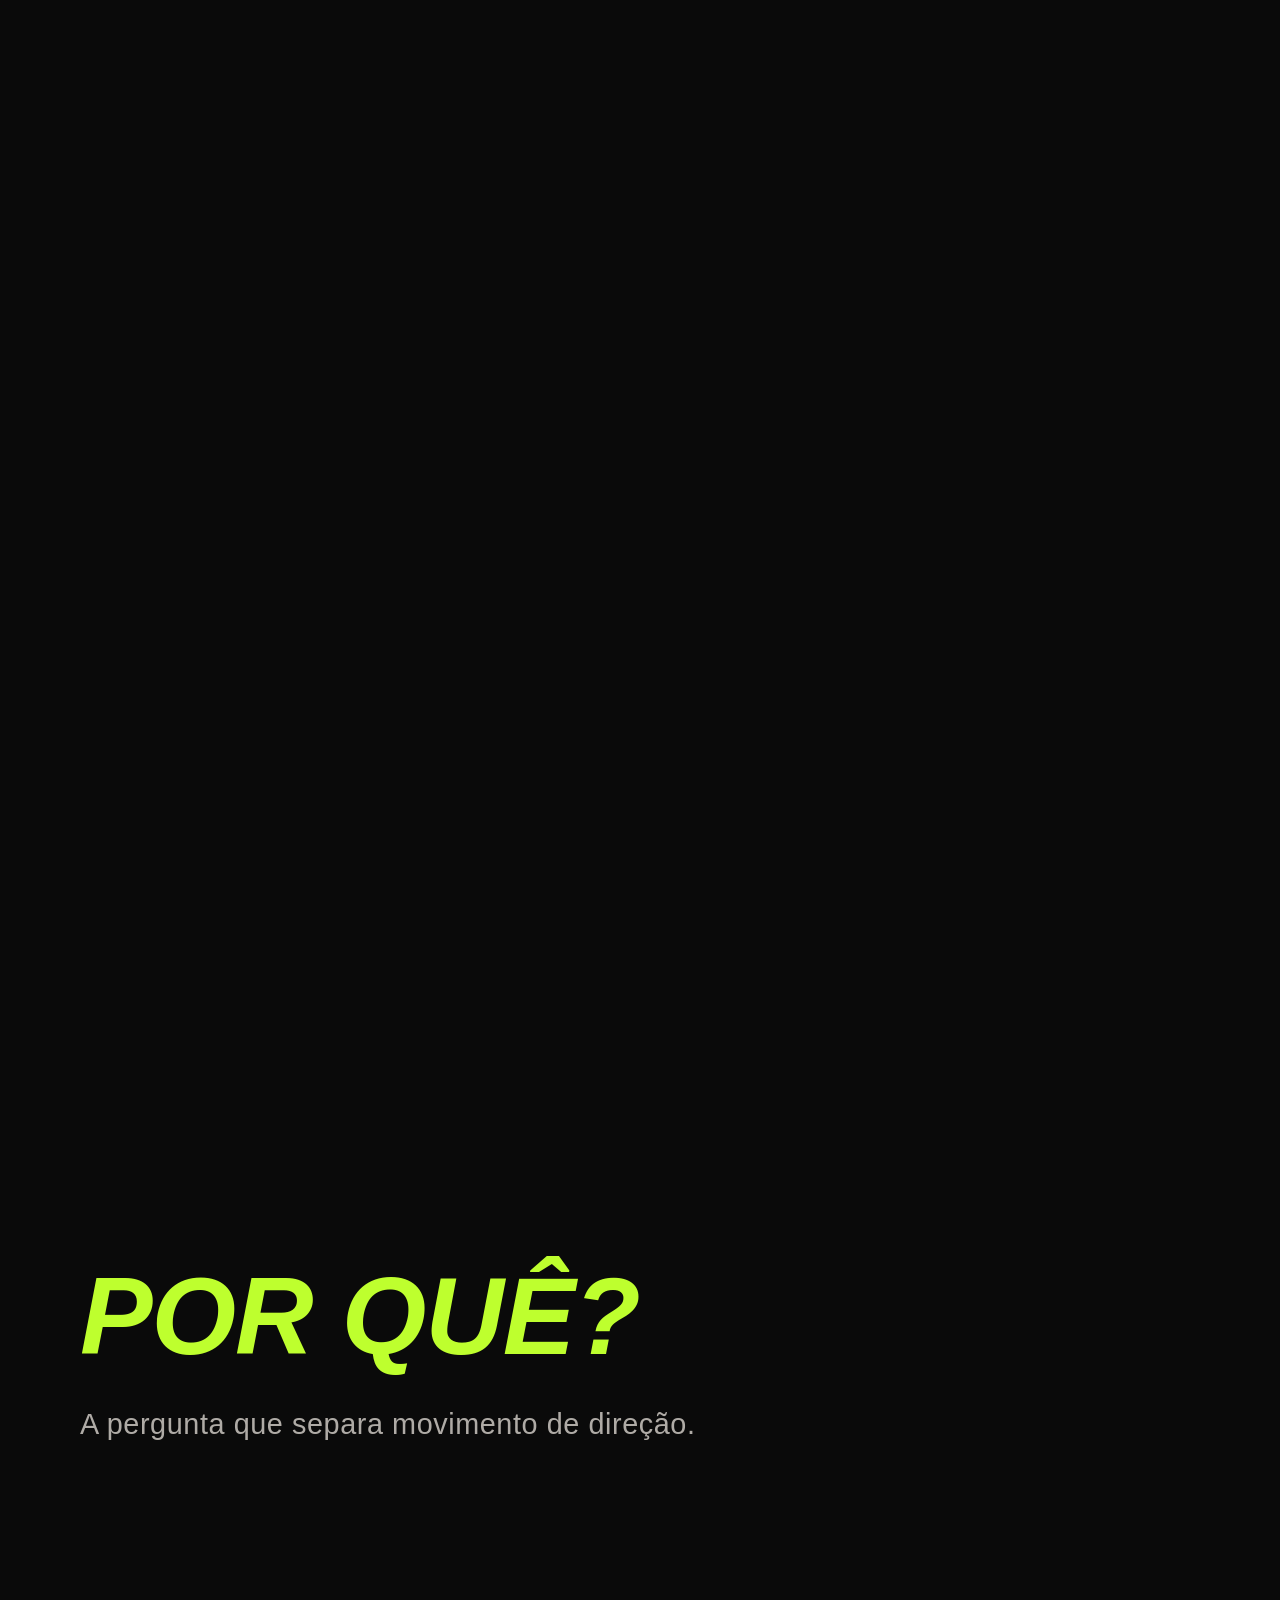
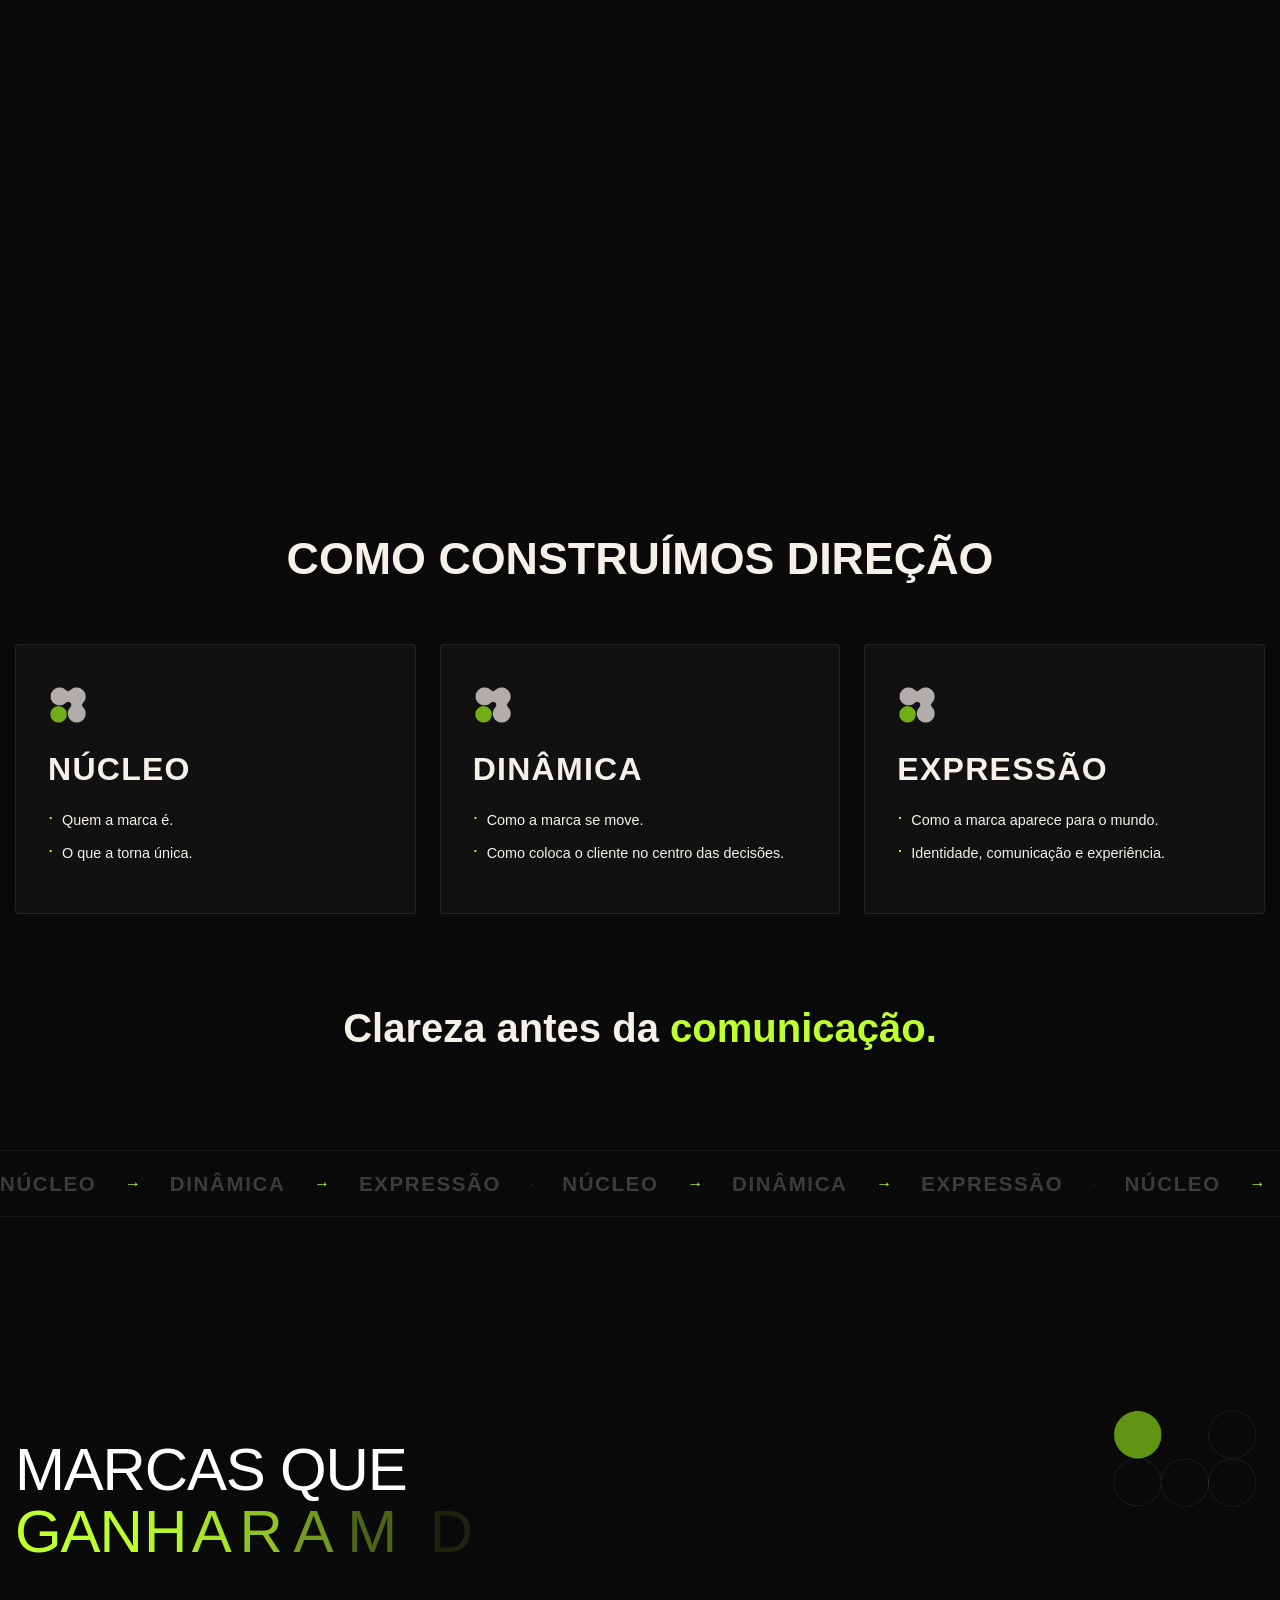
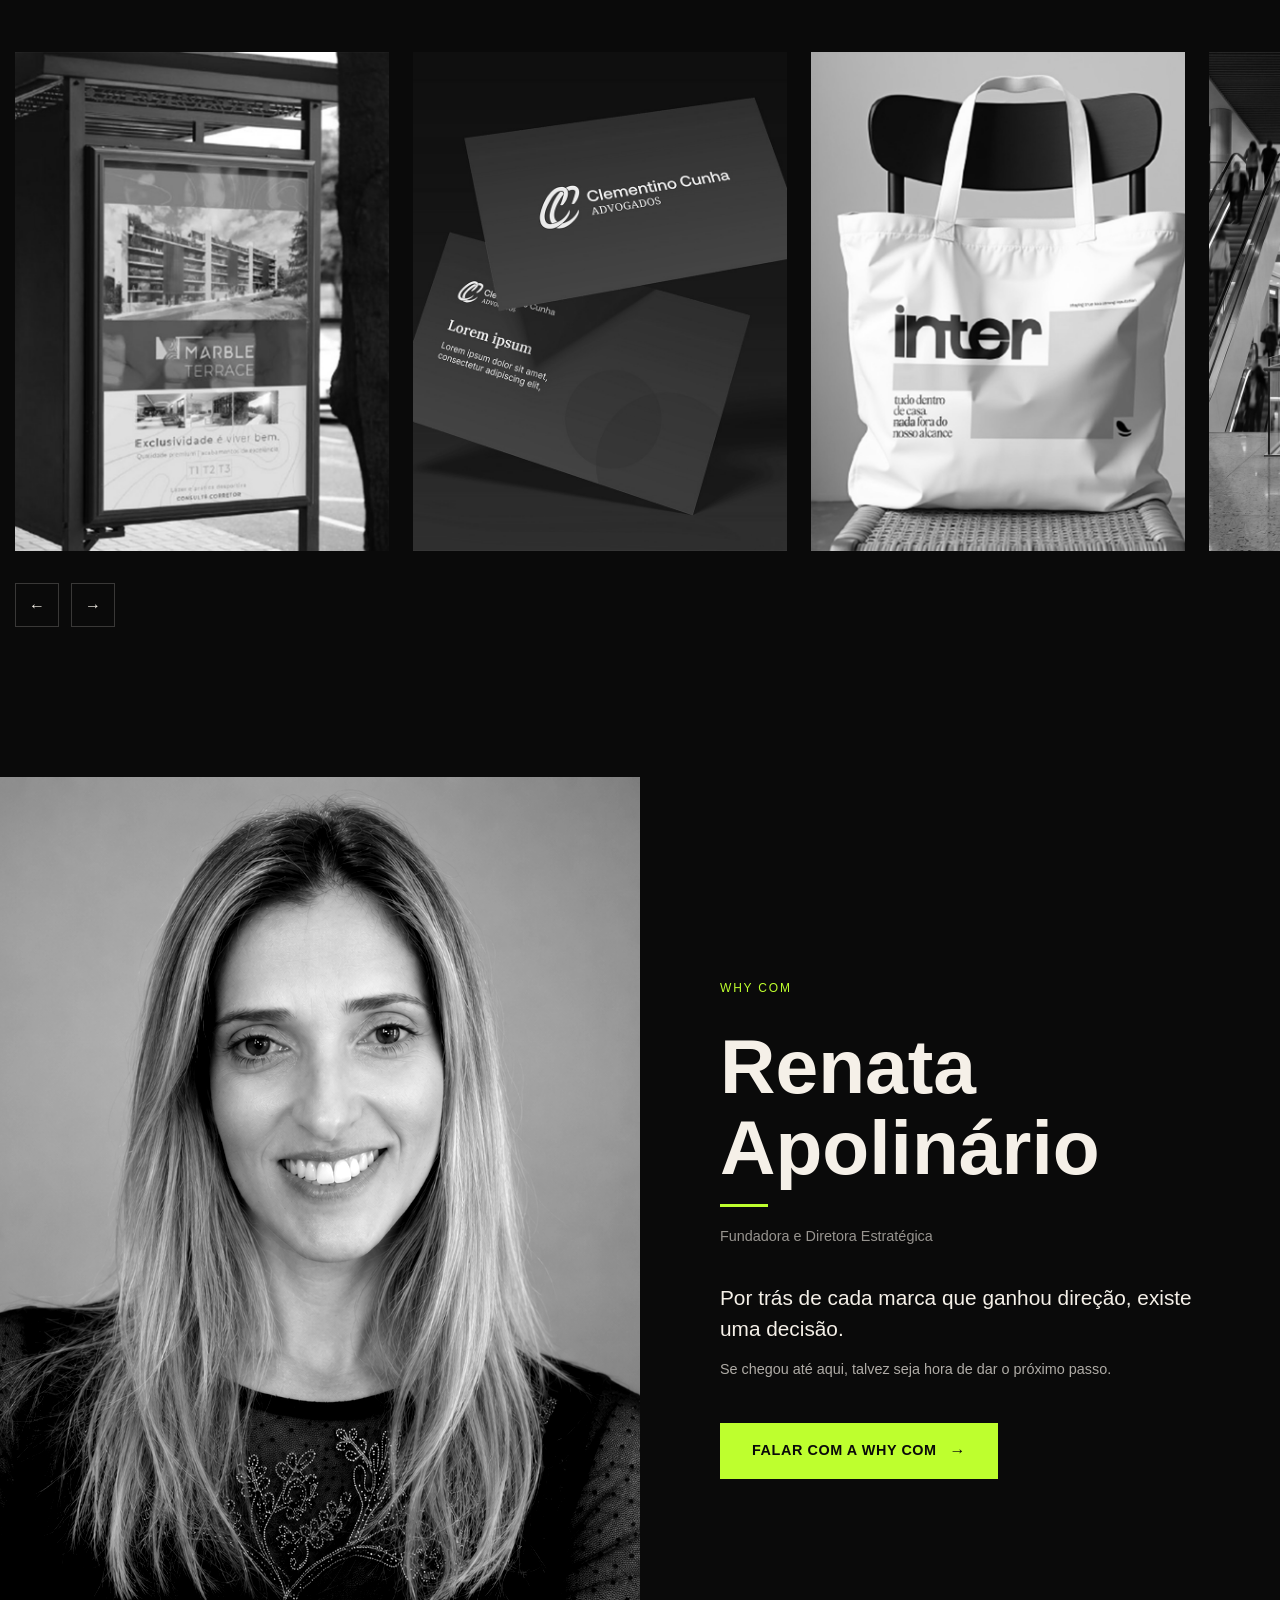
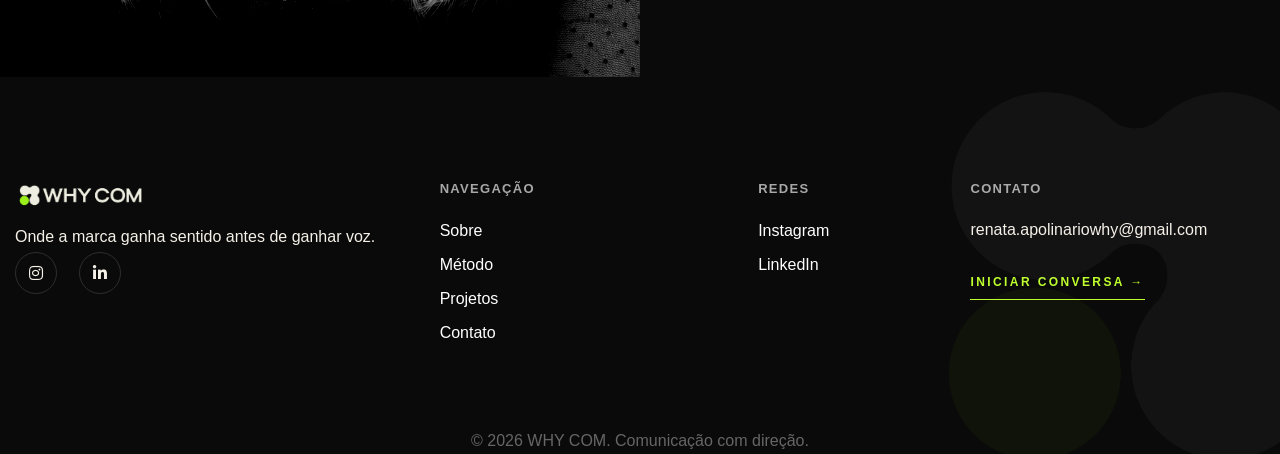
==== commit bac9866f: "slide index" ====
--- a/ovix-html-package/ovix/index.html
+++ b/ovix-html-package/ovix/index.html
@@ -332,84 +332,90 @@
                         <img src="assets/img/logo/2.png" alt="" style="width:160px;opacity:.6;">
                     </div>
                 </div>
-<div class="row why-projetos-grid mt-none-60">
-
-  <!-- Linha 1: 2 cards -->
-  <div class="col-lg-6 col-md-6 grid-item mt-60">
-    <div class="portfolio-item xb-img-reveal-item" data-cat="Lançamento Imobiliário" data-title="Marble Terrace" data-fx="1">
-      <div class="xbImage__hover image-1">
-        <a href="marble-terrace.html">
-          <img src="assets/clientes/capa-mbterrace.jpg" alt="Marble Terrace">
-          <div class="port-overlay why-port-overlay">
-            <h4 class="wpo-title">Marble Terrace</h4>
-            <p class="wpo-desc">Transformamos um empreendimento em desejo urbano.</p>
-            <span class="wpo-btn">Conheça mais →</span>
-          </div>
-        </a>
+<div class="swiper why-projetos-swiper">
+  <div class="swiper-wrapper">
+
+    <div class="swiper-slide">
+      <div class="portfolio-item xb-img-reveal-item" data-cat="Lançamento Imobiliário" data-title="Marble Terrace" data-fx="1">
+        <div class="xbImage__hover image-1">
+          <a href="marble-terrace.html">
+            <img src="assets/clientes/capa-mbterrace.jpg" alt="Marble Terrace">
+            <div class="port-overlay why-port-overlay">
+              <h4 class="wpo-title">Marble Terrace</h4>
+              <p class="wpo-desc">Transformamos um empreendimento em desejo urbano.</p>
+              <span class="wpo-btn">Conheça mais →</span>
+            </div>
+          </a>
+        </div>
       </div>
     </div>
-  </div>
-
-  <div class="col-lg-6 col-md-6 grid-item mt-60">
-    <div class="portfolio-item xb-img-reveal-item" data-cat="Escritório Jurídico" data-title="Clementino Cunha" data-fx="1">
-      <div class="xbImage__hover image-2">
-        <a href="clementino-cunha.html">
-          <img src="assets/clientes/capa-clementino.jpg" alt="Clementino Cunha">
-          <div class="port-overlay why-port-overlay">
-            <h4 class="wpo-title">Clementino Cunha</h4>
-            <p class="wpo-desc">Organizamos uma história de 45 anos para os próximos 45.</p>
-            <span class="wpo-btn">Conheça mais →</span>
-          </div>
-        </a>
+
+    <div class="swiper-slide">
+      <div class="portfolio-item xb-img-reveal-item" data-cat="Escritório Jurídico" data-title="Clementino Cunha" data-fx="1">
+        <div class="xbImage__hover image-2">
+          <a href="clementino-cunha.html">
+            <img src="assets/clientes/capa-clementino.jpg" alt="Clementino Cunha">
+            <div class="port-overlay why-port-overlay">
+              <h4 class="wpo-title">Clementino Cunha</h4>
+              <p class="wpo-desc">Organizamos uma história de 45 anos para os próximos 45.</p>
+              <span class="wpo-btn">Conheça mais →</span>
+            </div>
+          </a>
+        </div>
       </div>
     </div>
-  </div>
-
-  <!-- Linha 2: 2 cards -->
-  <div class="col-lg-6 col-md-6 grid-item mt-60">
-    <div class="portfolio-item xb-img-reveal-item" data-cat="Produção de Eventos" data-title="InterEventos" data-fx="1">
-      <div class="xbImage__hover image-3">
-        <a href="intereventos.html">
-          <img src="assets/clientes/capa-inter.jpg" alt="InterEventos">
-          <div class="port-overlay why-port-overlay">
-            <h4 class="wpo-title">InterEventos</h4>
-            <p class="wpo-desc">Alinhamos percepção de marca à dimensão real da operação.</p>
-            <span class="wpo-btn">Conheça mais →</span>
-          </div>
-        </a>
+
+    <div class="swiper-slide">
+      <div class="portfolio-item xb-img-reveal-item" data-cat="Produção de Eventos" data-title="InterEventos" data-fx="1">
+        <div class="xbImage__hover image-3">
+          <a href="intereventos.html">
+            <img src="assets/clientes/capa-inter.jpg" alt="InterEventos">
+            <div class="port-overlay why-port-overlay">
+              <h4 class="wpo-title">InterEventos</h4>
+              <p class="wpo-desc">Alinhamos percepção de marca à dimensão real da operação.</p>
+              <span class="wpo-btn">Conheça mais →</span>
+            </div>
+          </a>
+        </div>
       </div>
     </div>
-  </div>
-
-  <div class="col-lg-6 col-md-6 grid-item mt-60">
-    <div class="portfolio-item xb-img-reveal-item" data-cat="Branding de Produto" data-title="ID Wine" data-fx="1">
-      <div class="xbImage__hover image-4">
-        <a href="project-single.html">
-          <img src="assets/clientes/capa-idwine.jpg" alt="ID Wine">
-          <div class="port-overlay why-port-overlay">
-            <h4 class="wpo-title">ID Wine</h4>
-            <p class="wpo-desc">Transformamos histórias em vinho.</p>
-            <span class="wpo-btn">Conheça mais →</span>
-          </div>
-        </a>
+
+    <div class="swiper-slide">
+      <div class="portfolio-item xb-img-reveal-item" data-cat="Branding de Produto" data-title="ID Wine" data-fx="1">
+        <div class="xbImage__hover image-4">
+          <a href="project-single.html">
+            <img src="assets/clientes/capa-idwine.jpg" alt="ID Wine">
+            <div class="port-overlay why-port-overlay">
+              <h4 class="wpo-title">ID Wine</h4>
+              <p class="wpo-desc">Transformamos histórias em vinho.</p>
+              <span class="wpo-btn">Conheça mais →</span>
+            </div>
+          </a>
+        </div>
       </div>
     </div>
-  </div>
-
-  <!-- Linha 3: 1 card centralizado -->
-  <div class="col-lg-6 col-md-6 grid-item mt-60 offset-lg-3 offset-md-3">
-    <div class="portfolio-item xb-img-reveal-item" data-cat="Operação Criativa" data-title="Printer & CO" data-fx="1">
-      <div class="xbImage__hover image-5">
-        <a href="printer-co.html">
-          <img src="assets/clientes/capa-printi.jpg" alt="Printer & CO">
-          <div class="port-overlay why-port-overlay">
-            <h4 class="wpo-title">Printer & CO</h4>
-            <p class="wpo-desc">Reposicionamos uma gráfica como uma marca de criatividade e cultura.</p>
-            <span class="wpo-btn">Conheça mais →</span>
-          </div>
-        </a>
+
+    <div class="swiper-slide">
+      <div class="portfolio-item xb-img-reveal-item" data-cat="Operação Criativa" data-title="Printer & CO" data-fx="1">
+        <div class="xbImage__hover image-5">
+          <a href="printer-co.html">
+            <img src="assets/clientes/capa-printi.jpg" alt="Printer & CO">
+            <div class="port-overlay why-port-overlay">
+              <h4 class="wpo-title">Printer & CO</h4>
+              <p class="wpo-desc">Reposicionamos uma gráfica como uma marca de criatividade e cultura.</p>
+              <span class="wpo-btn">Conheça mais →</span>
+            </div>
+          </a>
+        </div>
       </div>
     </div>
+
+  </div>
+
+  <!-- Navegação -->
+  <div class="why-swiper-nav">
+    <div class="why-swiper-prev">←</div>
+    <div class="why-swiper-next">→</div>
   </div>
 
 </div>
@@ -575,6 +581,23 @@
 <script src="assets/js/moment.min.js"></script>
 <script src="assets/js/main.js"></script>
 
+<script>
+  new Swiper('.why-projetos-swiper', {
+    slidesPerView: 3.2,
+    spaceBetween: 24,
+    navigation: {
+      nextEl: '.why-swiper-next',
+      prevEl: '.why-swiper-prev',
+    },
+    breakpoints: {
+      0:    { slidesPerView: 1.2, spaceBetween: 16 },
+      576:  { slidesPerView: 1.8, spaceBetween: 20 },
+      768:  { slidesPerView: 2.2, spaceBetween: 24 },
+      1200: { slidesPerView: 3.2, spaceBetween: 24 },
+    }
+  });
+</script>
+
 </body>
 
 </html>
--- a/ovix-html-package/ovix/assets/css/main.css
+++ b/ovix-html-package/ovix/assets/css/main.css
@@ -7297,6 +7297,124 @@
   opacity: 0.7;
 }
 
+/* ── SWIPER PROJETOS ── */
+.why-projetos-swiper {
+  overflow: visible; /* permite o peek do 4º card */
+  margin-top: 60px;
+}
+
+/* Impede que o peek vaze além da largura da página */
+.portfolio {
+  overflow: hidden;
+}
+
+.why-projetos-swiper .swiper-slide {
+  height: auto;
+}
+
+/* Preserva aspect-ratio e todos os estilos dos cards */
+.why-projetos-swiper .xbImage__hover {
+  aspect-ratio: 3 / 4;
+  overflow: hidden;
+  display: block;
+  border-radius: 0;
+}
+
+.why-projetos-swiper .xbImage__hover a {
+  display: block;
+  position: relative;
+  width: 100%;
+  height: 100%;
+  overflow: hidden;
+  text-decoration: none;
+}
+
+.why-projetos-swiper .xbImage__hover img {
+  width: 100%;
+  height: 100%;
+  object-fit: cover;
+  display: block;
+  filter: grayscale(100%);
+}
+
+.why-projetos-swiper .why-port-overlay {
+  position: absolute;
+  bottom: 0;
+  left: 0;
+  right: 0;
+  background: linear-gradient(to top,
+    rgba(0,0,0,0.95) 0%,
+    rgba(0,0,0,0.80) 40%,
+    rgba(0,0,0,0) 100%);
+  padding: 1.25rem 1.5rem 1.5rem;
+  opacity: 0;
+  transition: opacity 0.3s ease;
+}
+
+.why-projetos-swiper .portfolio-item:hover .why-port-overlay {
+  opacity: 1;
+}
+
+.why-projetos-swiper .wpo-title {
+  margin: 0;
+  font-size: 1.1rem;
+  line-height: 1.3;
+  font-weight: 600;
+  color: #F5F0E8;
+  margin-bottom: 0.4rem;
+}
+
+.why-projetos-swiper .wpo-desc {
+  margin: 0;
+  font-size: 0.82rem;
+  line-height: 1.5;
+  color: rgba(245,240,232,0.85);
+  font-weight: 300;
+  margin-bottom: 0.75rem;
+}
+
+.why-projetos-swiper .wpo-btn {
+  display: inline-block;
+  font-size: 0.78rem;
+  color: #BEFF2E;
+  font-weight: 400;
+  text-transform: uppercase;
+  transition: opacity 0.3s ease;
+}
+
+.why-projetos-swiper .wpo-btn:hover {
+  opacity: 0.7;
+}
+
+/* Setas de navegação */
+.why-swiper-nav {
+  display: flex;
+  align-items: center;
+  gap: 0.75rem;
+  margin-top: 2rem;
+}
+
+.why-swiper-prev,
+.why-swiper-next {
+  width: 44px;
+  height: 44px;
+  border: 1px solid rgba(245,240,232,0.2);
+  display: flex;
+  align-items: center;
+  justify-content: center;
+  font-size: 1rem;
+  color: #F5F0E8;
+  cursor: pointer;
+  user-select: none;
+  transition: border-color 0.2s, color 0.2s;
+}
+
+.why-swiper-prev:hover,
+.why-swiper-next:hover {
+  border-color: #BEFF2E;
+  color: #BEFF2E;
+}
+
 .xb-portfolio {
   position: relative; }
   .xb-portfolio:hover .xb-item--img {
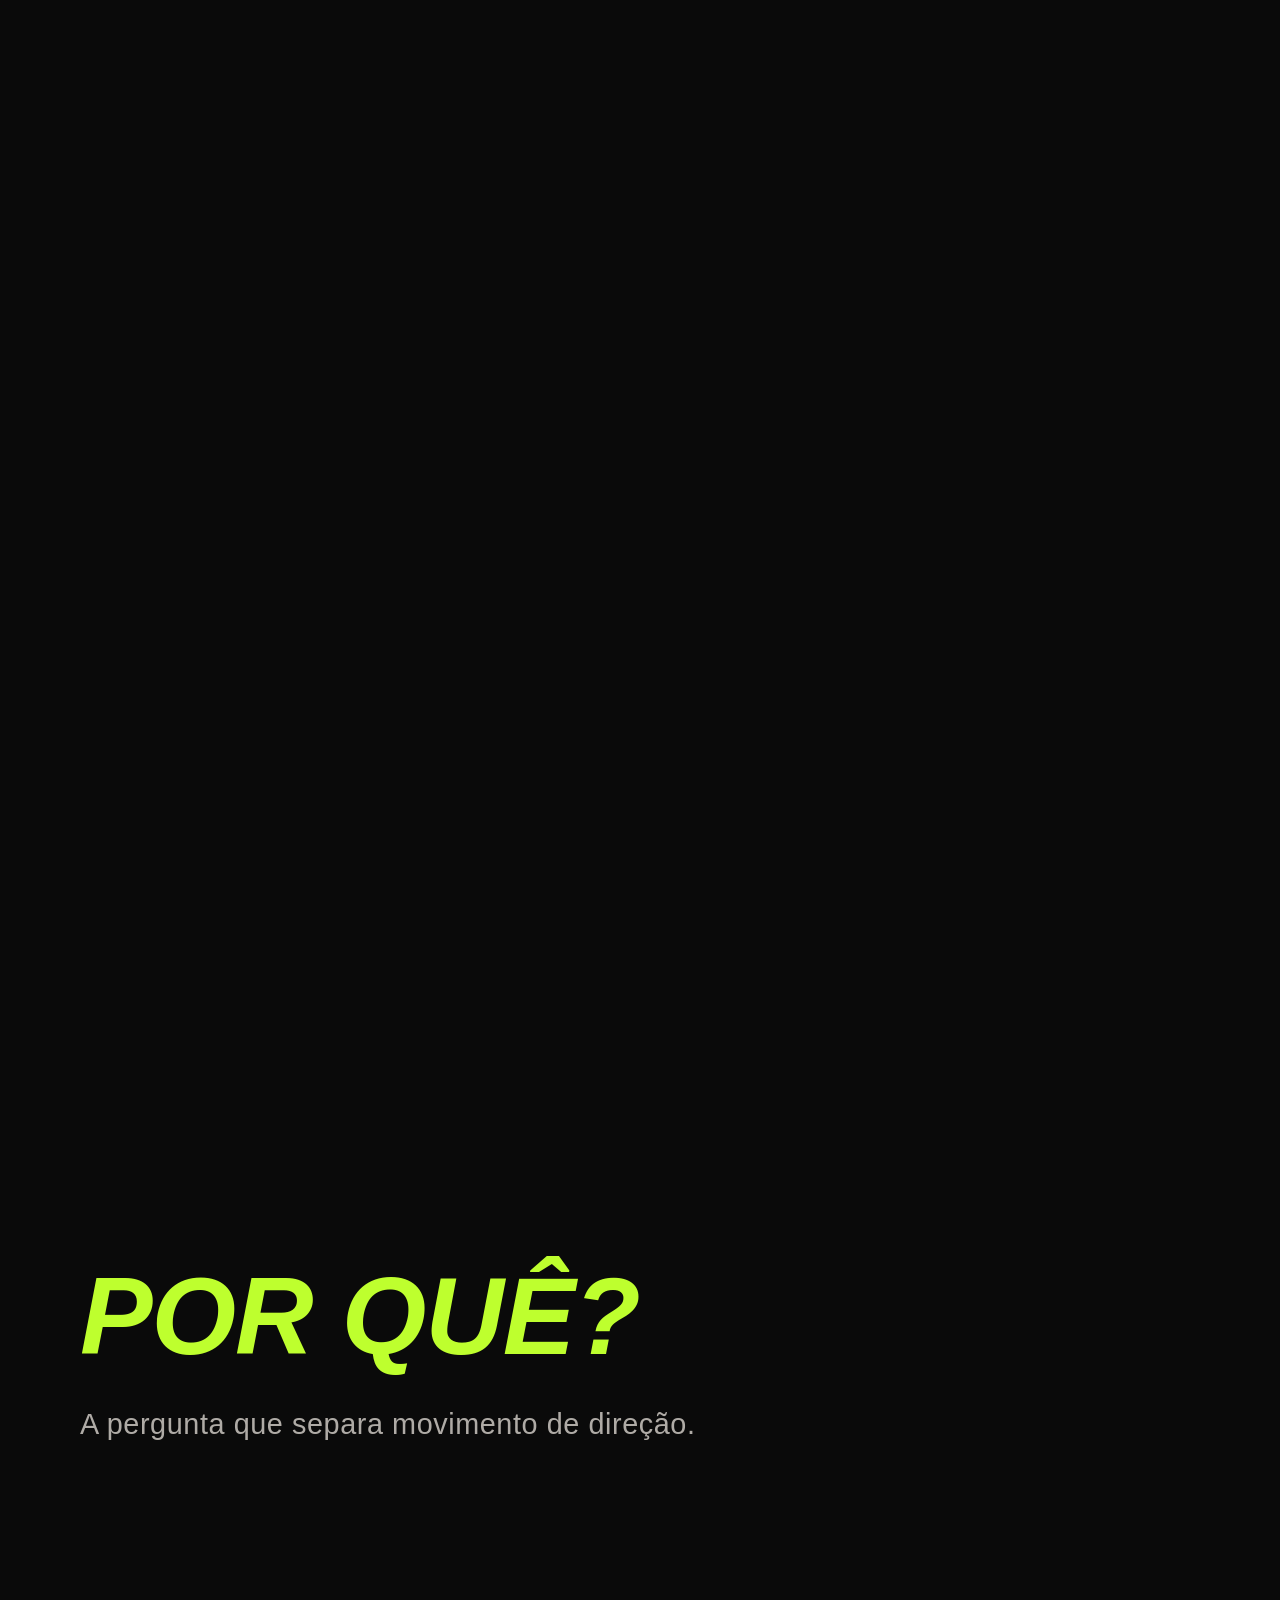
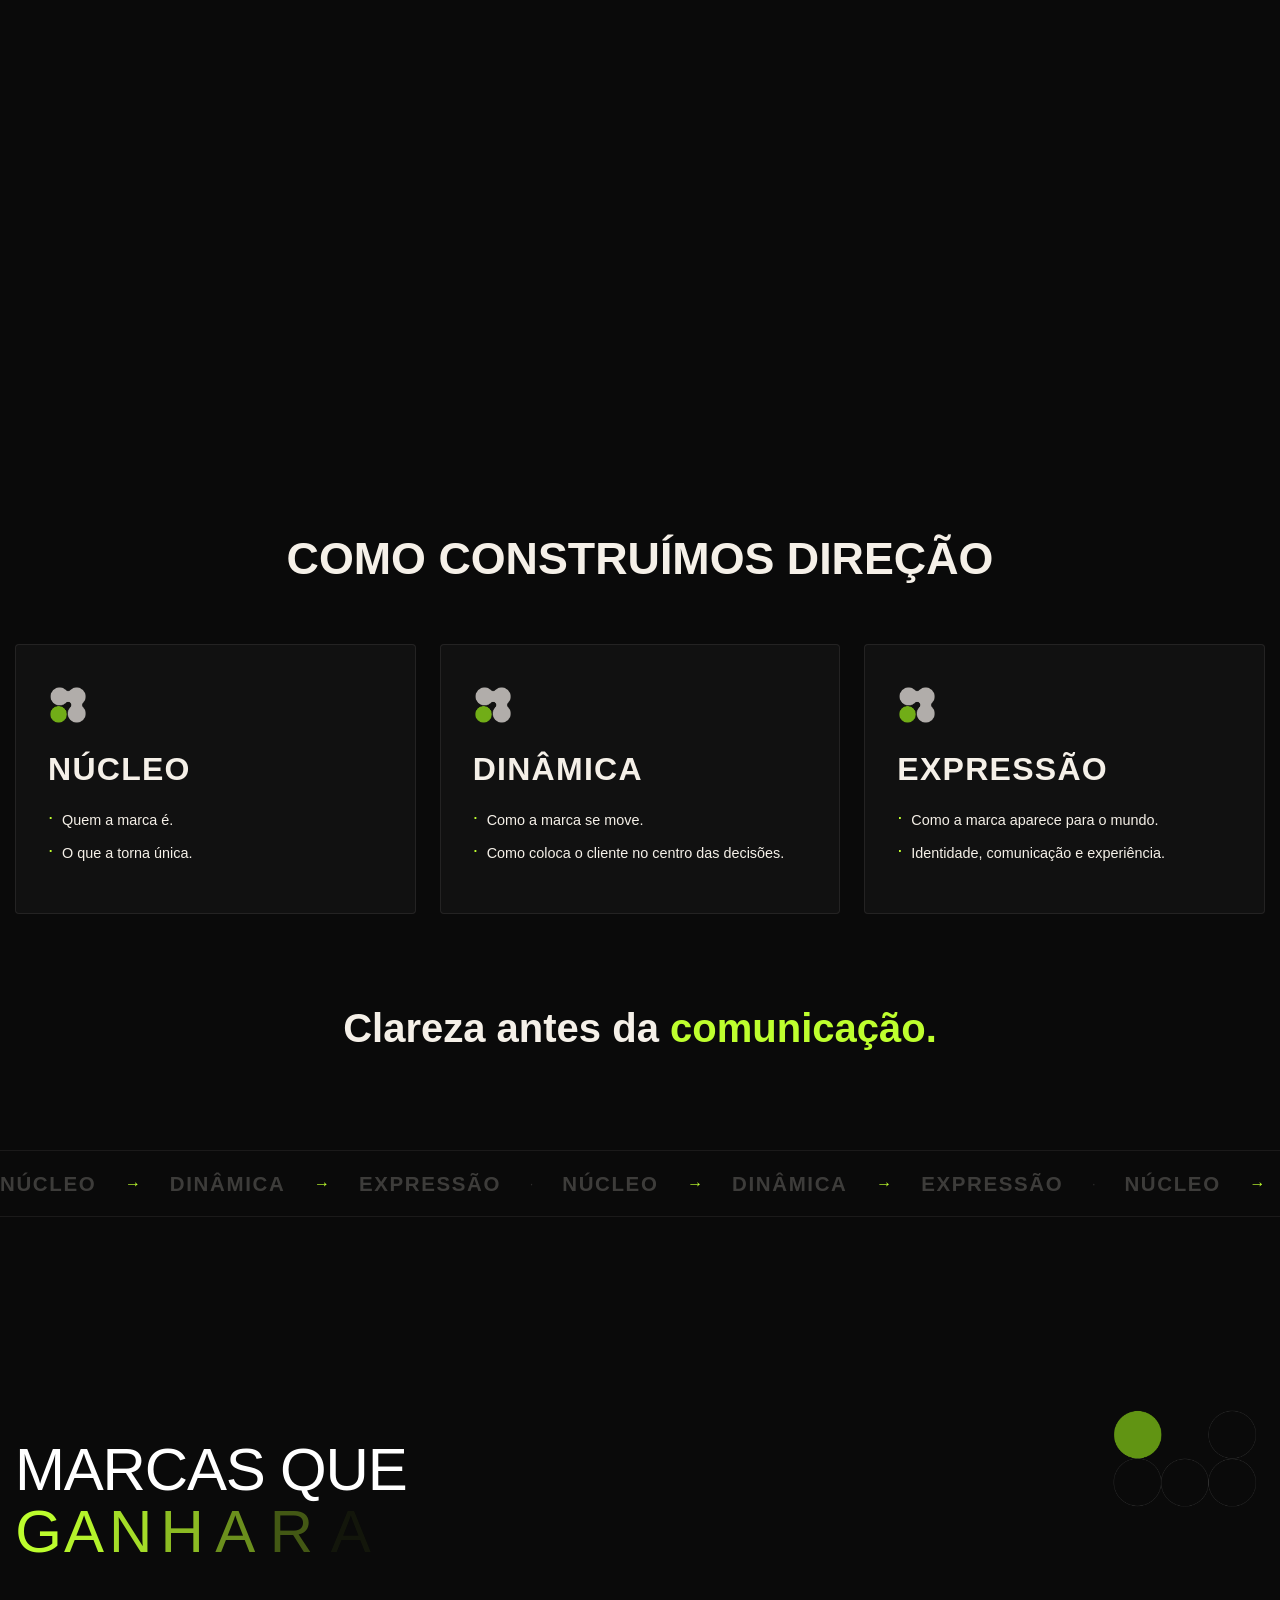
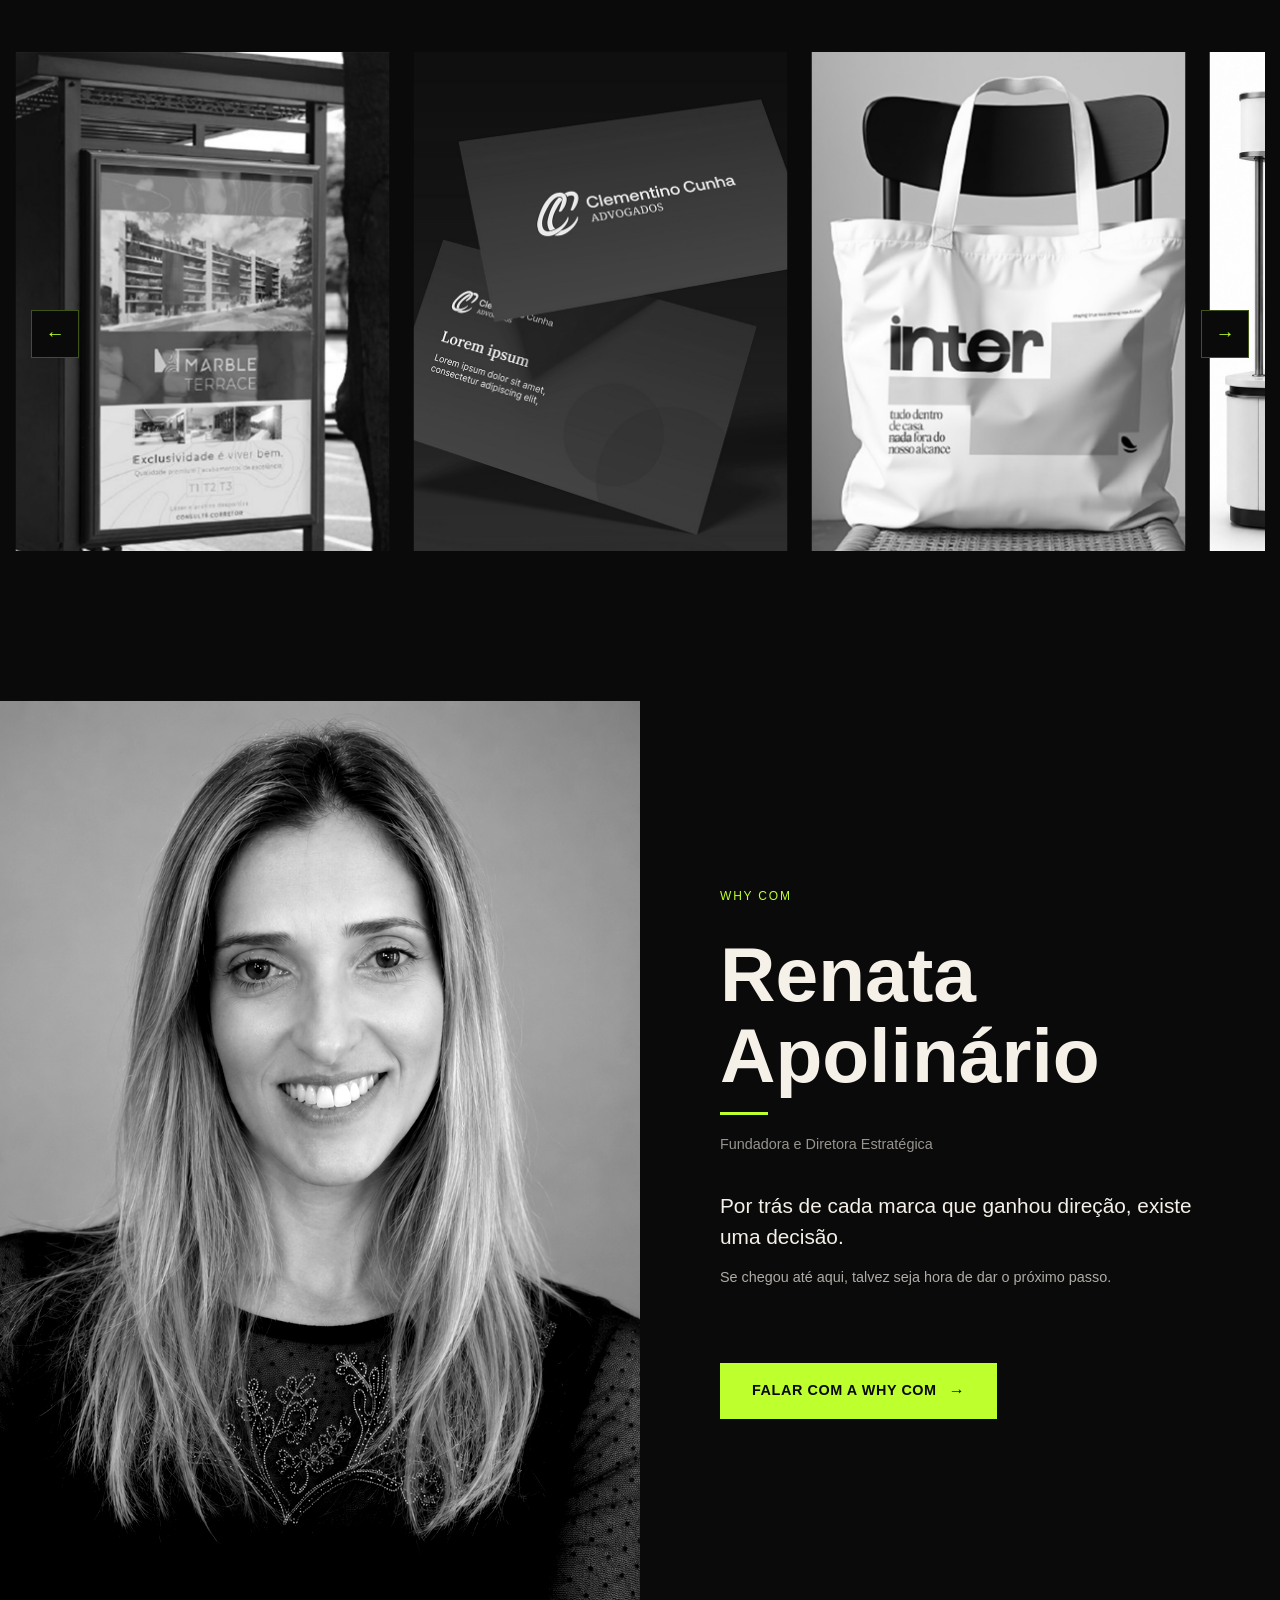
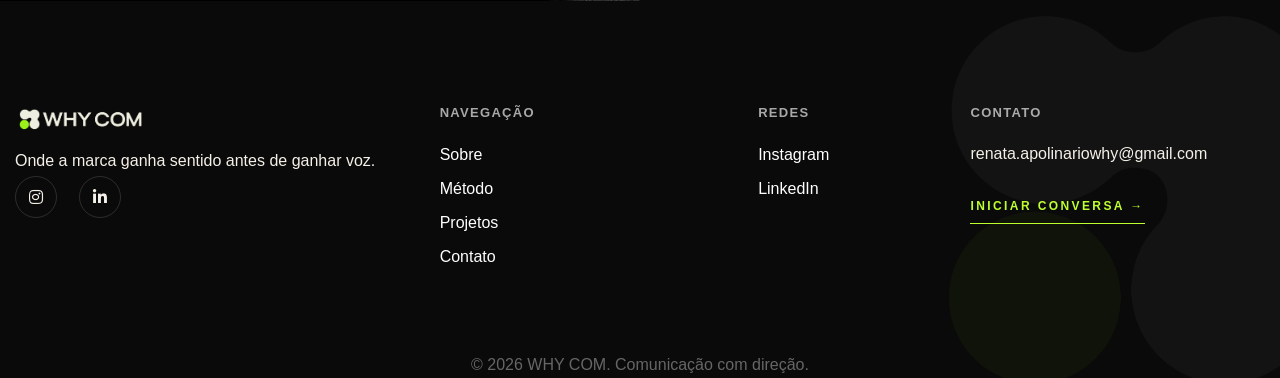
==== commit 482f1620: "Alterações 18.06" ====
--- a/ovix-html-package/ovix/index.html
+++ b/ovix-html-package/ovix/index.html
@@ -23,6 +23,144 @@
     <link rel="stylesheet" href="assets/css/jquery-ui.min.css">
     <link rel="stylesheet" href="assets/css/magnific-popup.css">
     <link rel="stylesheet" href="assets/css/main.css">
+
+    <style>
+.why-cta-btn {
+  margin-top: 32px;
+  display: inline-flex;
+  align-items: center;
+  gap: 12px;
+}
+
+.why-projetos-swiper {
+  position: relative;
+  overflow: hidden;
+}
+
+.why-projetos-swiper .xbImage__hover img {
+  aspect-ratio: 3/4;
+  height: 520px;
+  width: 100%;
+  object-fit: cover;
+}
+
+.why-swiper-nav {
+  position: absolute;
+  top: 50%;
+  left: 0;
+  right: 0;
+  transform: translateY(-50%);
+  display: flex;
+  justify-content: space-between;
+  pointer-events: none;
+  z-index: 10;
+  padding: 0 16px;
+}
+
+.why-swiper-prev,
+.why-swiper-next {
+  pointer-events: all;
+  width: 48px;
+  height: 48px;
+  background: #0A0A0A;
+  border: 1px solid rgba(190,255,46,0.3);
+  color: #BEFF2E;
+  display: flex;
+  align-items: center;
+  justify-content: center;
+  cursor: pointer;
+  font-size: 1.2rem;
+  transition: background 0.2s;
+}
+
+.why-swiper-prev:hover,
+.why-swiper-next:hover {
+  background: #BEFF2E;
+  color: #0A0A0A;
+}
+
+/* Dropdown menu para Projetos */
+.main-menu .menu-item-has-children {
+  position: relative;
+}
+
+.main-menu .sub-menu {
+  position: absolute;
+  top: 100%;
+  left: 0;
+  min-width: 220px;
+  background: #0A0A0A;
+  border: 1px solid rgba(190,255,46,0.2);
+  padding: 12px 0;
+  opacity: 0;
+  visibility: hidden;
+  transform: translateY(-10px);
+  transition: all 0.3s ease;
+  z-index: 1000;
+  list-style: none;
+  margin: 0;
+}
+
+.main-menu .menu-item-has-children:hover .sub-menu {
+  opacity: 1;
+  visibility: visible;
+  transform: translateY(0);
+}
+
+.main-menu .sub-menu li {
+  padding: 0;
+  margin: 0;
+}
+
+.main-menu .sub-menu a {
+  display: block;
+  padding: 10px 20px;
+  color: #F5F0E8;
+  font-family: 'Just Sans', sans-serif;
+  font-size: 0.85rem;
+  font-weight: 300;
+  letter-spacing: 0.05em;
+  text-decoration: none;
+  transition: all 0.2s ease;
+}
+
+.main-menu .sub-menu a:hover {
+  background: rgba(190,255,46,0.1);
+  color: #BEFF2E;
+  padding-left: 24px;
+}
+
+/* Mobile menu accordion */
+.xb-header-nav .menu-item-has-children > a {
+  position: relative;
+}
+
+.xb-header-nav .sub-menu {
+  display: none;
+  list-style: none;
+  padding-left: 20px;
+  margin: 0;
+}
+
+.xb-header-nav .menu-item-has-children.active .sub-menu {
+  display: block;
+}
+
+.xb-header-nav .sub-menu a {
+  display: block;
+  padding: 8px 0;
+  color: #F5F0E8;
+  font-size: 0.85rem;
+  opacity: 0.8;
+  transition: all 0.2s ease;
+}
+
+.xb-header-nav .sub-menu a:hover {
+  color: #BEFF2E;
+  opacity: 1;
+  padding-left: 8px;
+}
+    </style>
 </head>
 
 <body>
@@ -63,7 +201,16 @@
                               <li><a href="index.html"><span>Início</span></a></li>
                               <li><a href="#sobre"><span>Sobre</span></a></li>
                               <li><a href="#metodo"><span>Método</span></a></li>
-                              <li><a href="#projetos"><span>Projetos</span></a></li>
+                              <li class="menu-item-has-children">
+                                <a href="#projetos"><span>Projetos</span></a>
+                                <ul class="sub-menu">
+                                  <li><a href="marble-terrace.html">Marble Terrace</a></li>
+                                  <li><a href="clementino-cunha.html">Clementino Cunha</a></li>
+                                  <li><a href="intereventos.html">InterEventos</a></li>
+                                  <li><a href="project-single.html">ID Wine</a></li>
+                                  <li><a href="printer-co.html">Printer & CO</a></li>
+                                </ul>
+                              </li>
                               <li><a href="#contato"><span>Contato</span></a></li>
                             </ul>
                         </nav>
@@ -83,7 +230,16 @@
                                             <li class="menu-item"><a href="index.html"><span>Início</span></a></li>
                                             <li class="menu-item"><a href="#sobre"><span>Sobre</span></a></li>
                                             <li class="menu-item"><a href="#metodo"><span>Método</span></a></li>
-                                            <li class="menu-item"><a href="#projetos"><span>Projetos</span></a></li>
+                                            <li class="menu-item menu-item-has-children">
+                                                <a href="#projetos"><span>Projetos</span></a>
+                                                <ul class="sub-menu">
+                                                    <li><a href="marble-terrace.html">Marble Terrace</a></li>
+                                                    <li><a href="clementino-cunha.html">Clementino Cunha</a></li>
+                                                    <li><a href="intereventos.html">InterEventos</a></li>
+                                                    <li><a href="project-single.html">ID Wine</a></li>
+                                                    <li><a href="printer-co.html">Printer & CO</a></li>
+                                                </ul>
+                                            </li>
                                             <li class="menu-item"><a href="#contato"><span>Contato</span></a></li>
                                         </ul>
                                     </nav>
@@ -585,6 +741,7 @@
   new Swiper('.why-projetos-swiper', {
     slidesPerView: 3.2,
     spaceBetween: 24,
+    loop: true,
     navigation: {
       nextEl: '.why-swiper-next',
       prevEl: '.why-swiper-prev',
@@ -596,6 +753,20 @@
       1200: { slidesPerView: 3.2, spaceBetween: 24 },
     }
   });
+
+  // Mobile menu accordion para Projetos
+  document.addEventListener('DOMContentLoaded', function() {
+    const mobileMenuItem = document.querySelector('.xb-header-nav .menu-item-has-children > a');
+    if (mobileMenuItem) {
+      mobileMenuItem.addEventListener('click', function(e) {
+        // Apenas previne default em telas pequenas
+        if (window.innerWidth < 992) {
+          e.preventDefault();
+          this.parentElement.classList.toggle('active');
+        }
+      });
+    }
+  });
 </script>
 
 </body>
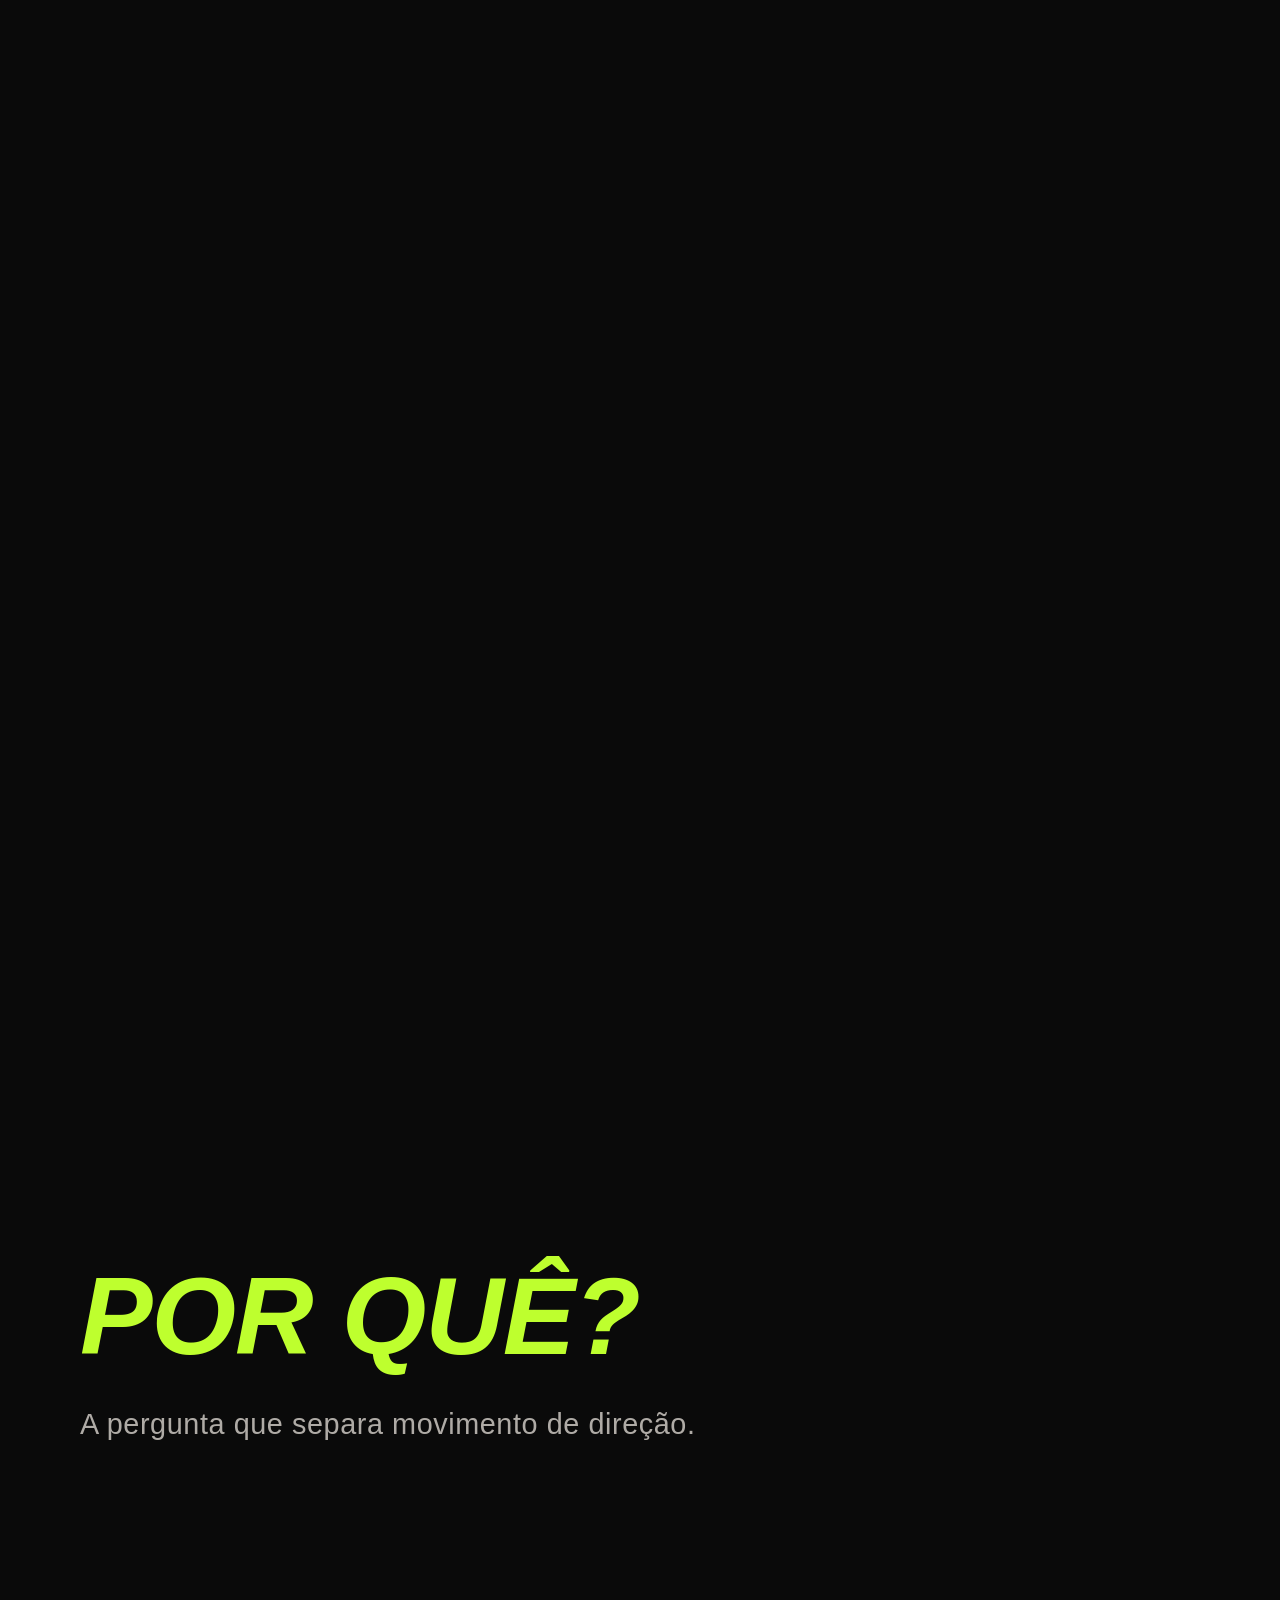
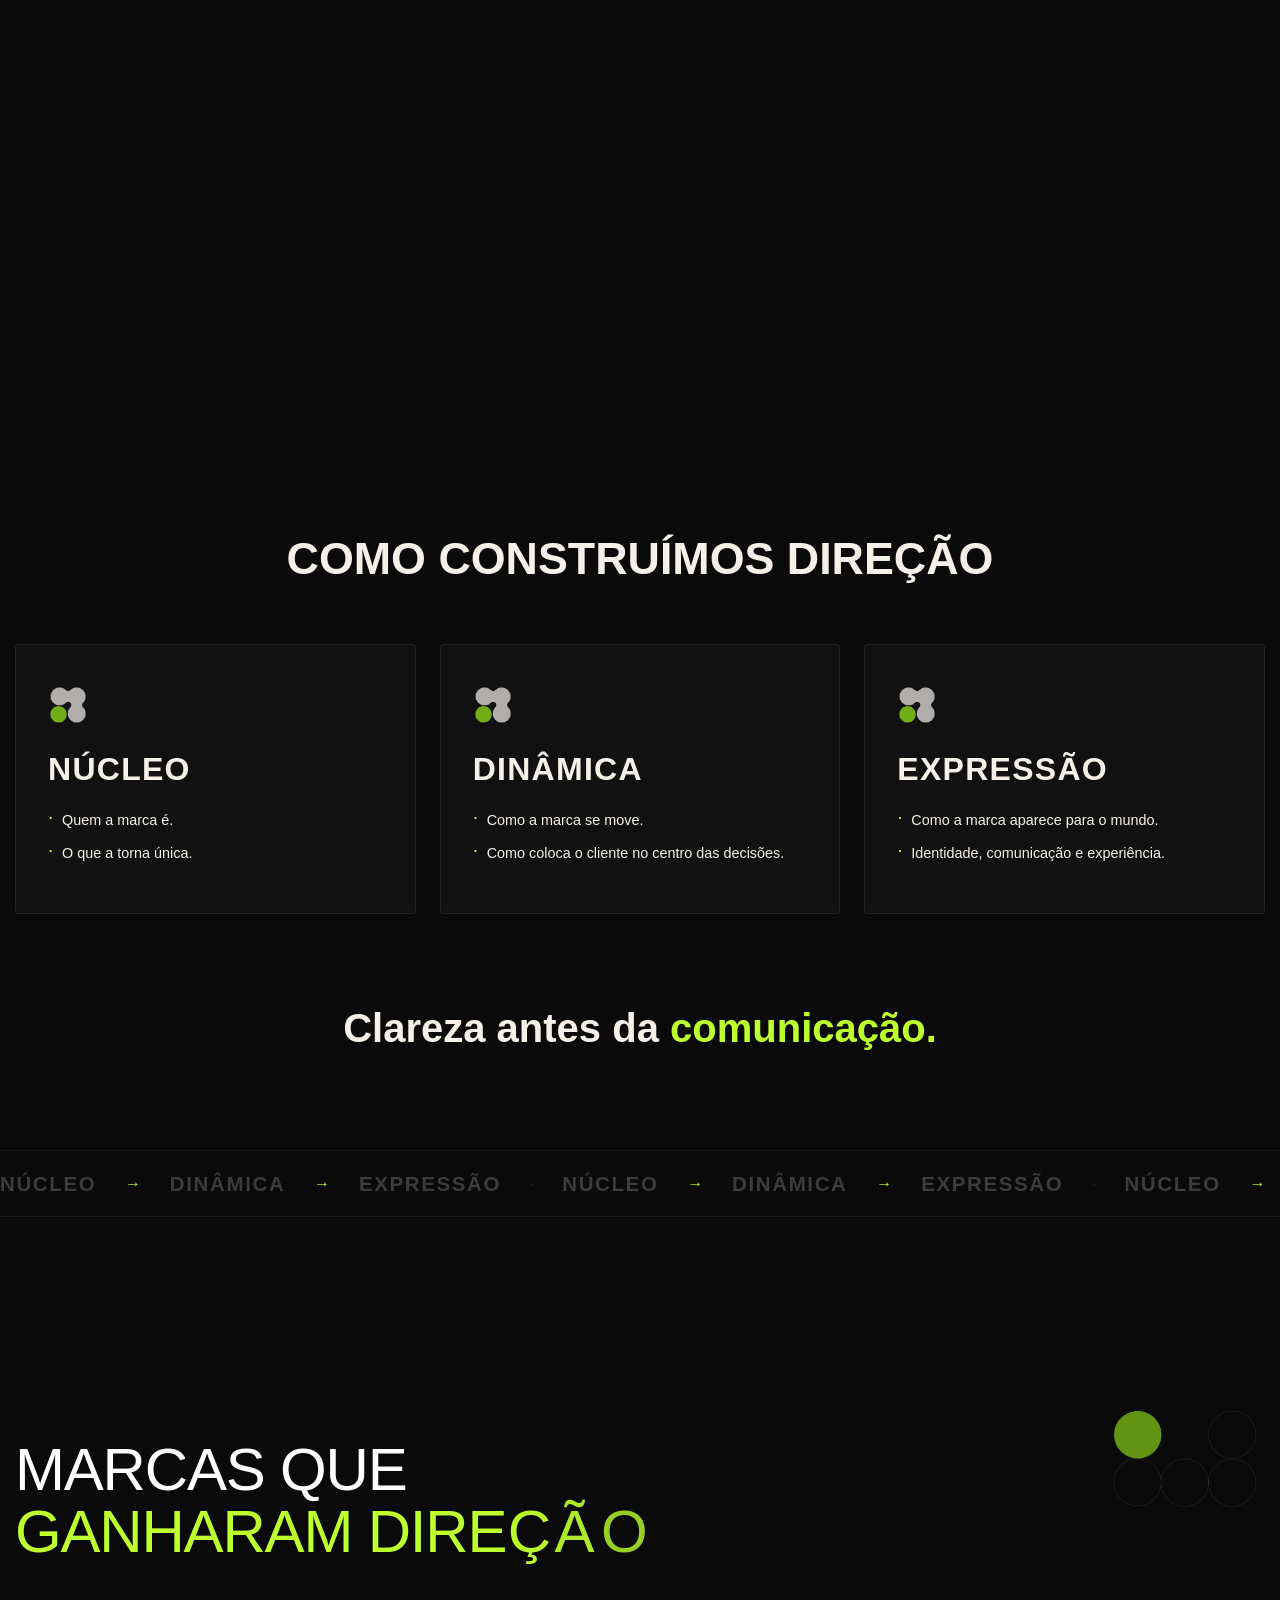
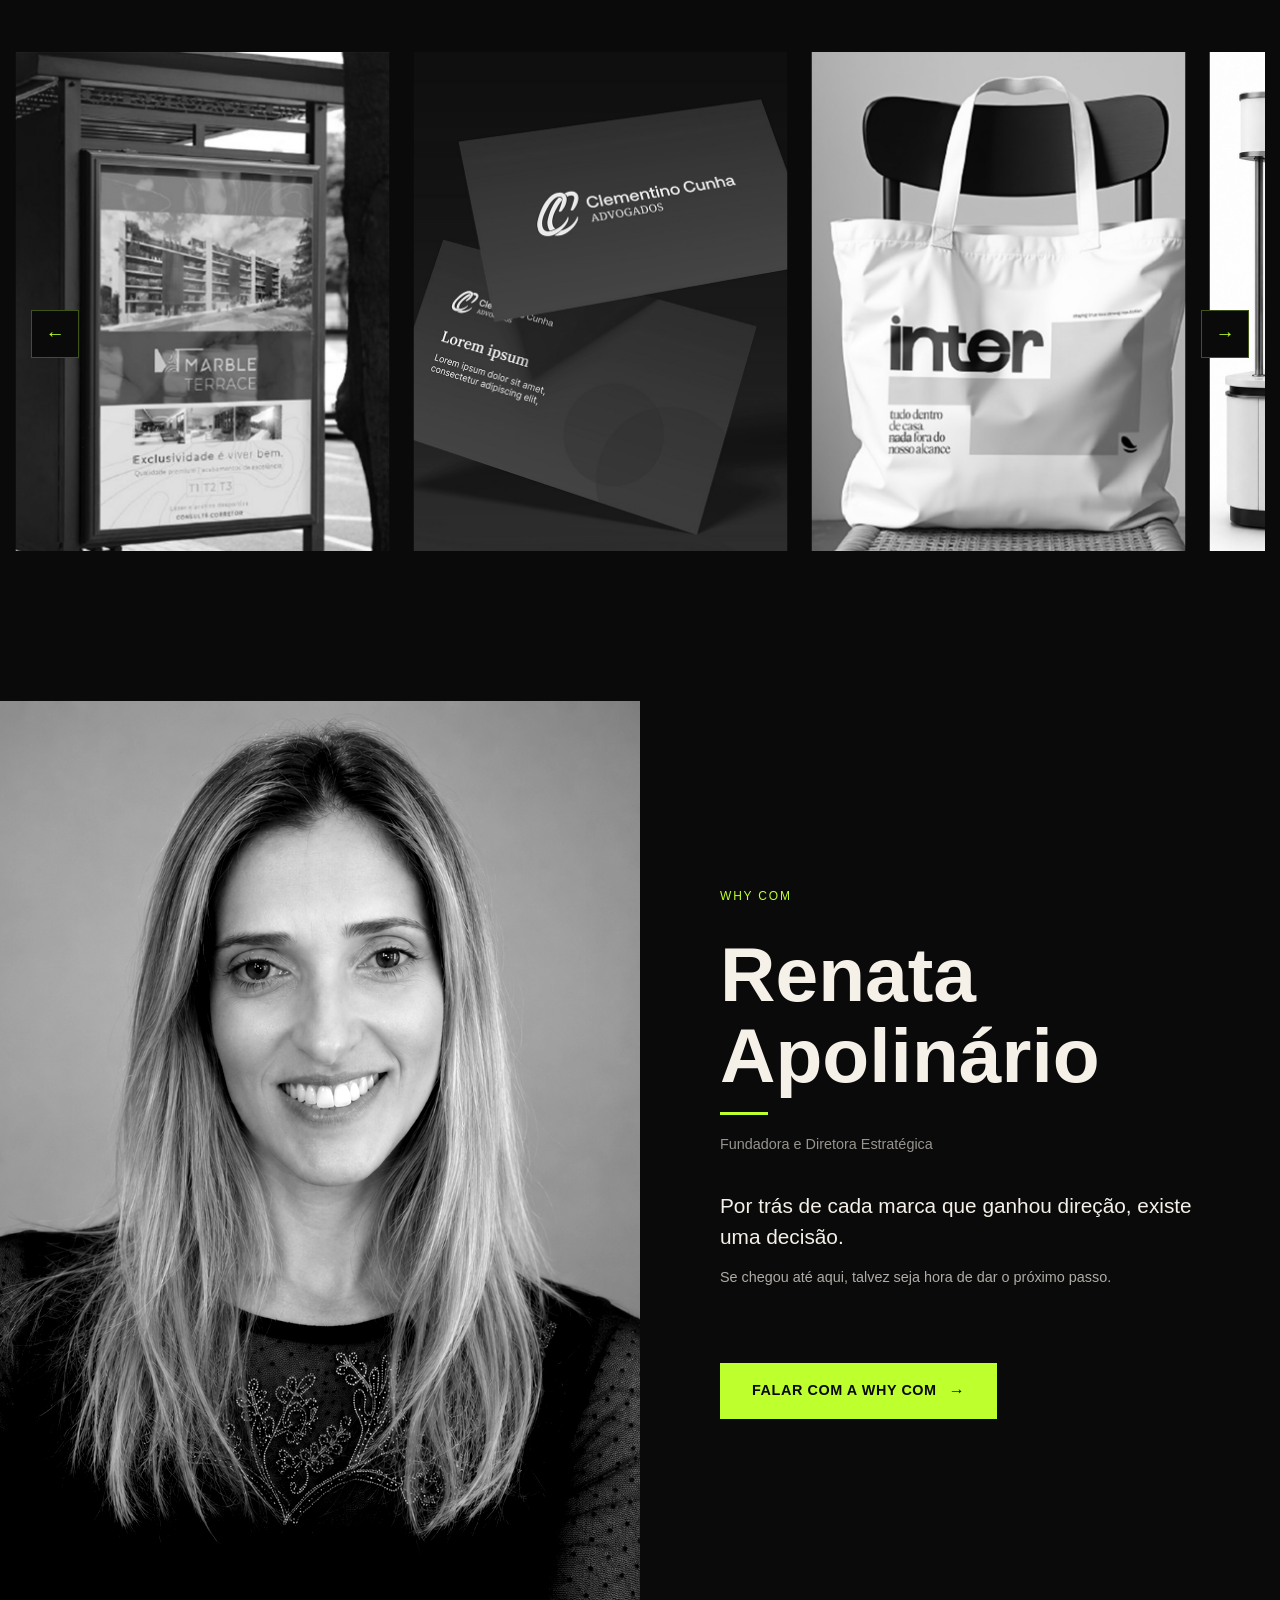
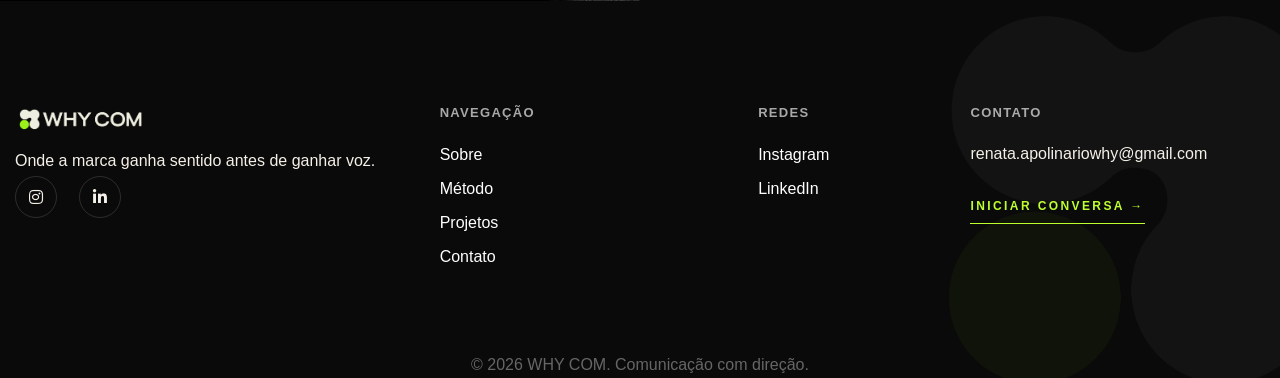
==== commit d8086c50: "Mais alterações 18.06" ====
--- a/ovix-html-package/ovix/index.html
+++ b/ovix-html-package/ovix/index.html
@@ -307,7 +307,7 @@
             <video
               id="why-hero-video"
               class="why-hero__video"
-              autoplay muted playsinline preload="auto"
+              autoplay muted loop playsinline preload="auto"
             ></video>
             <div class="why-hero__fallback"></div>
           </div>
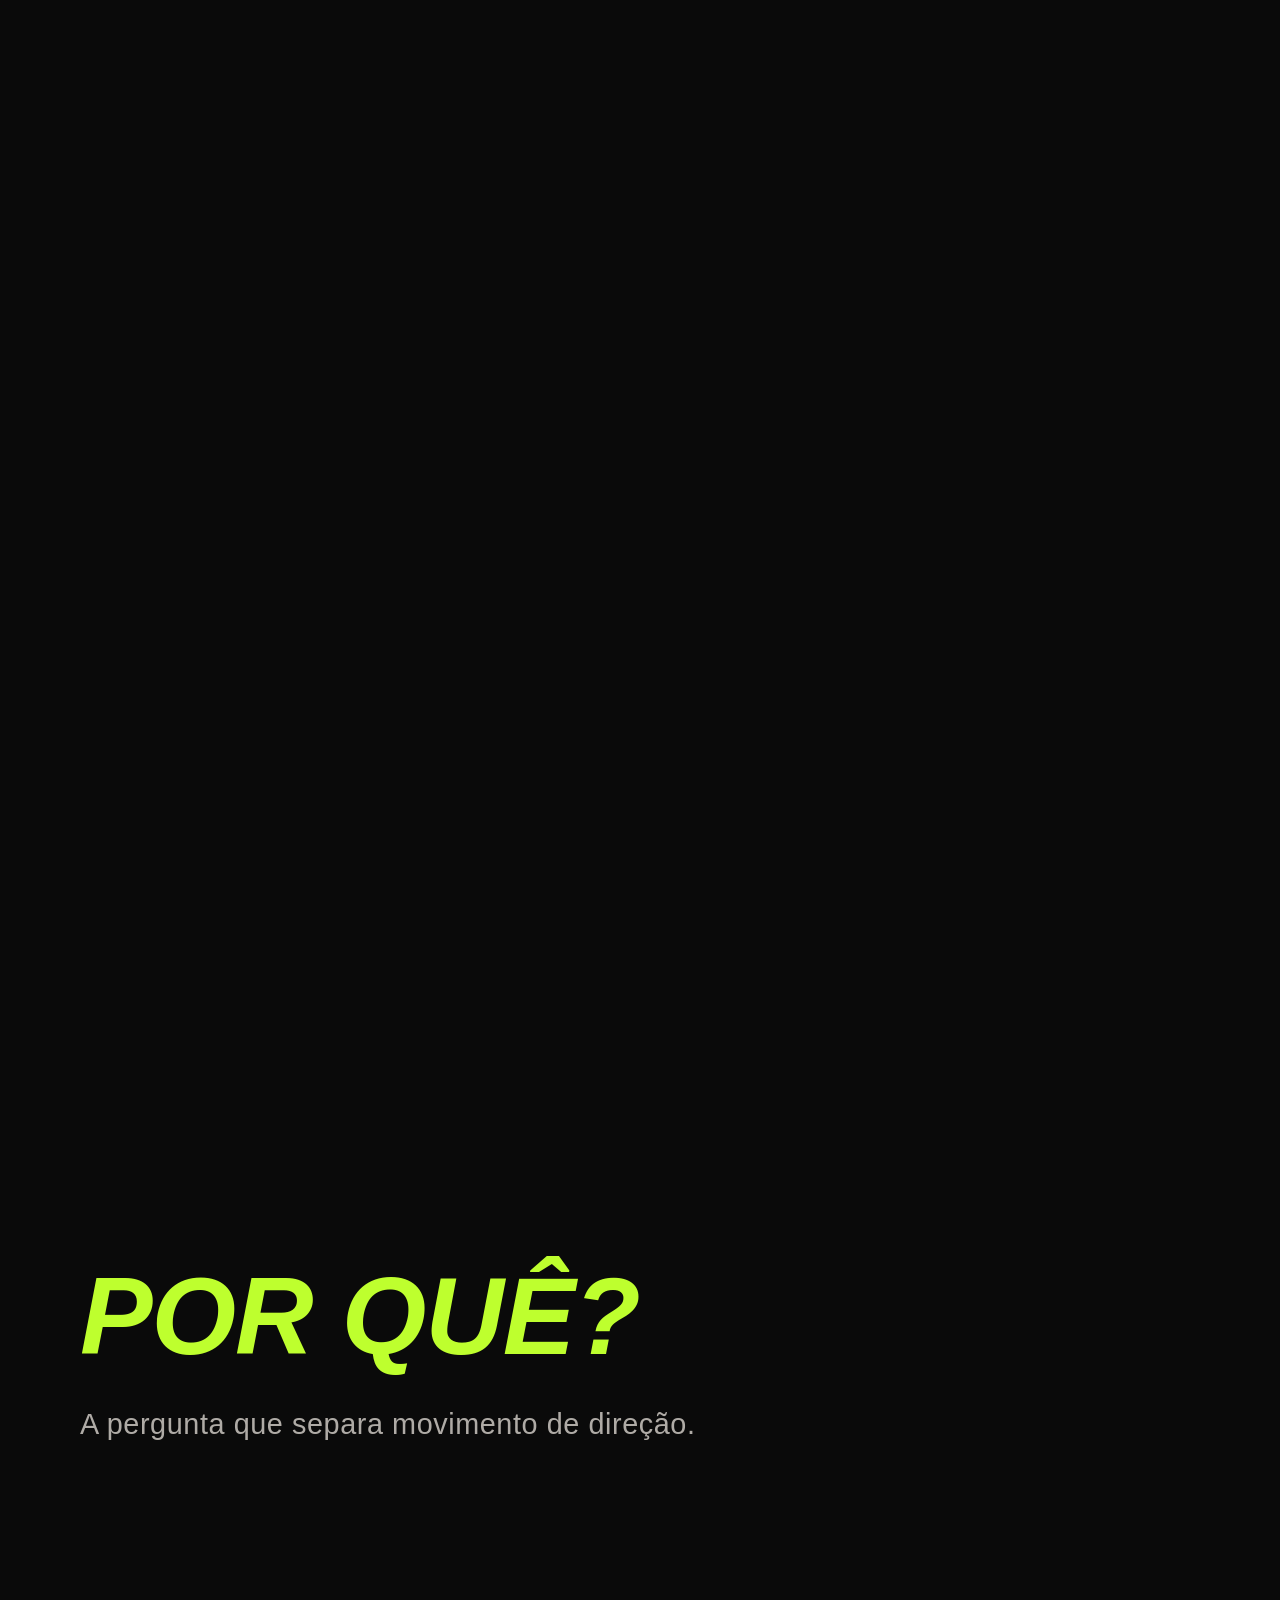
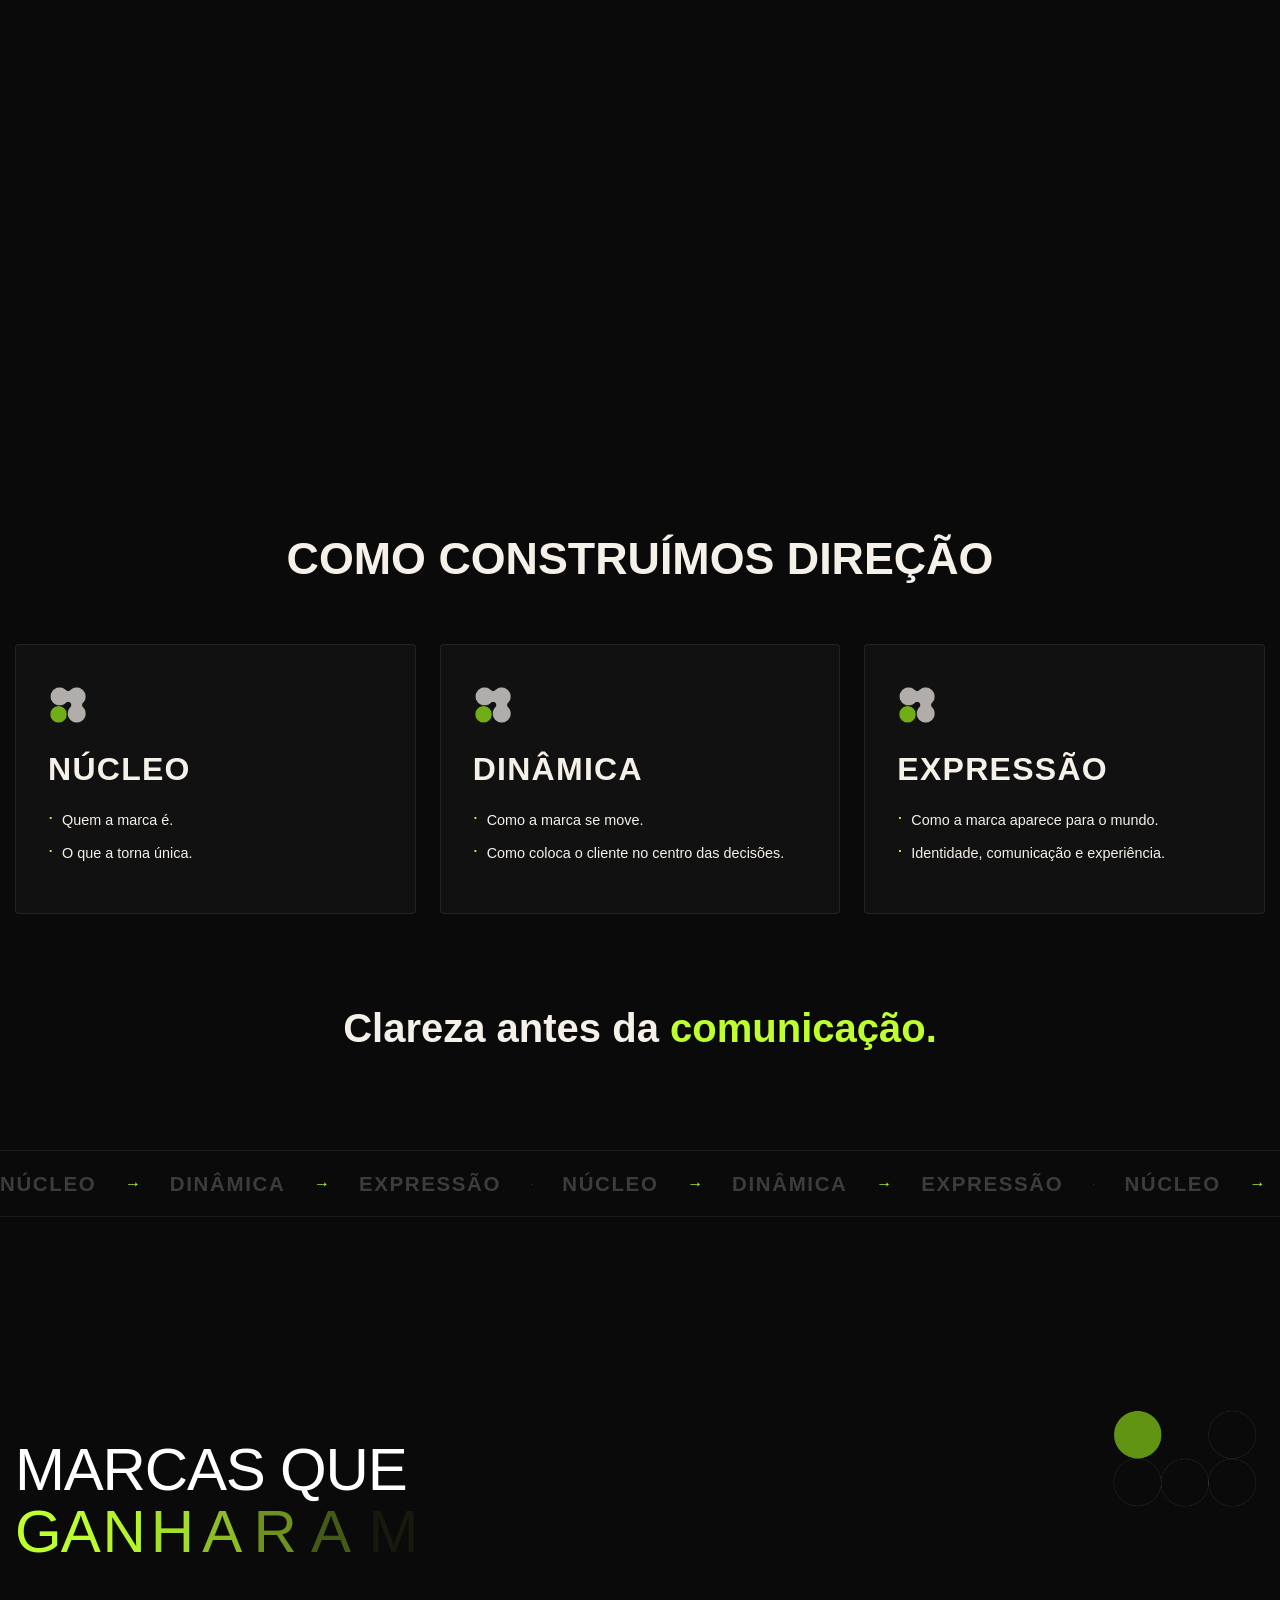
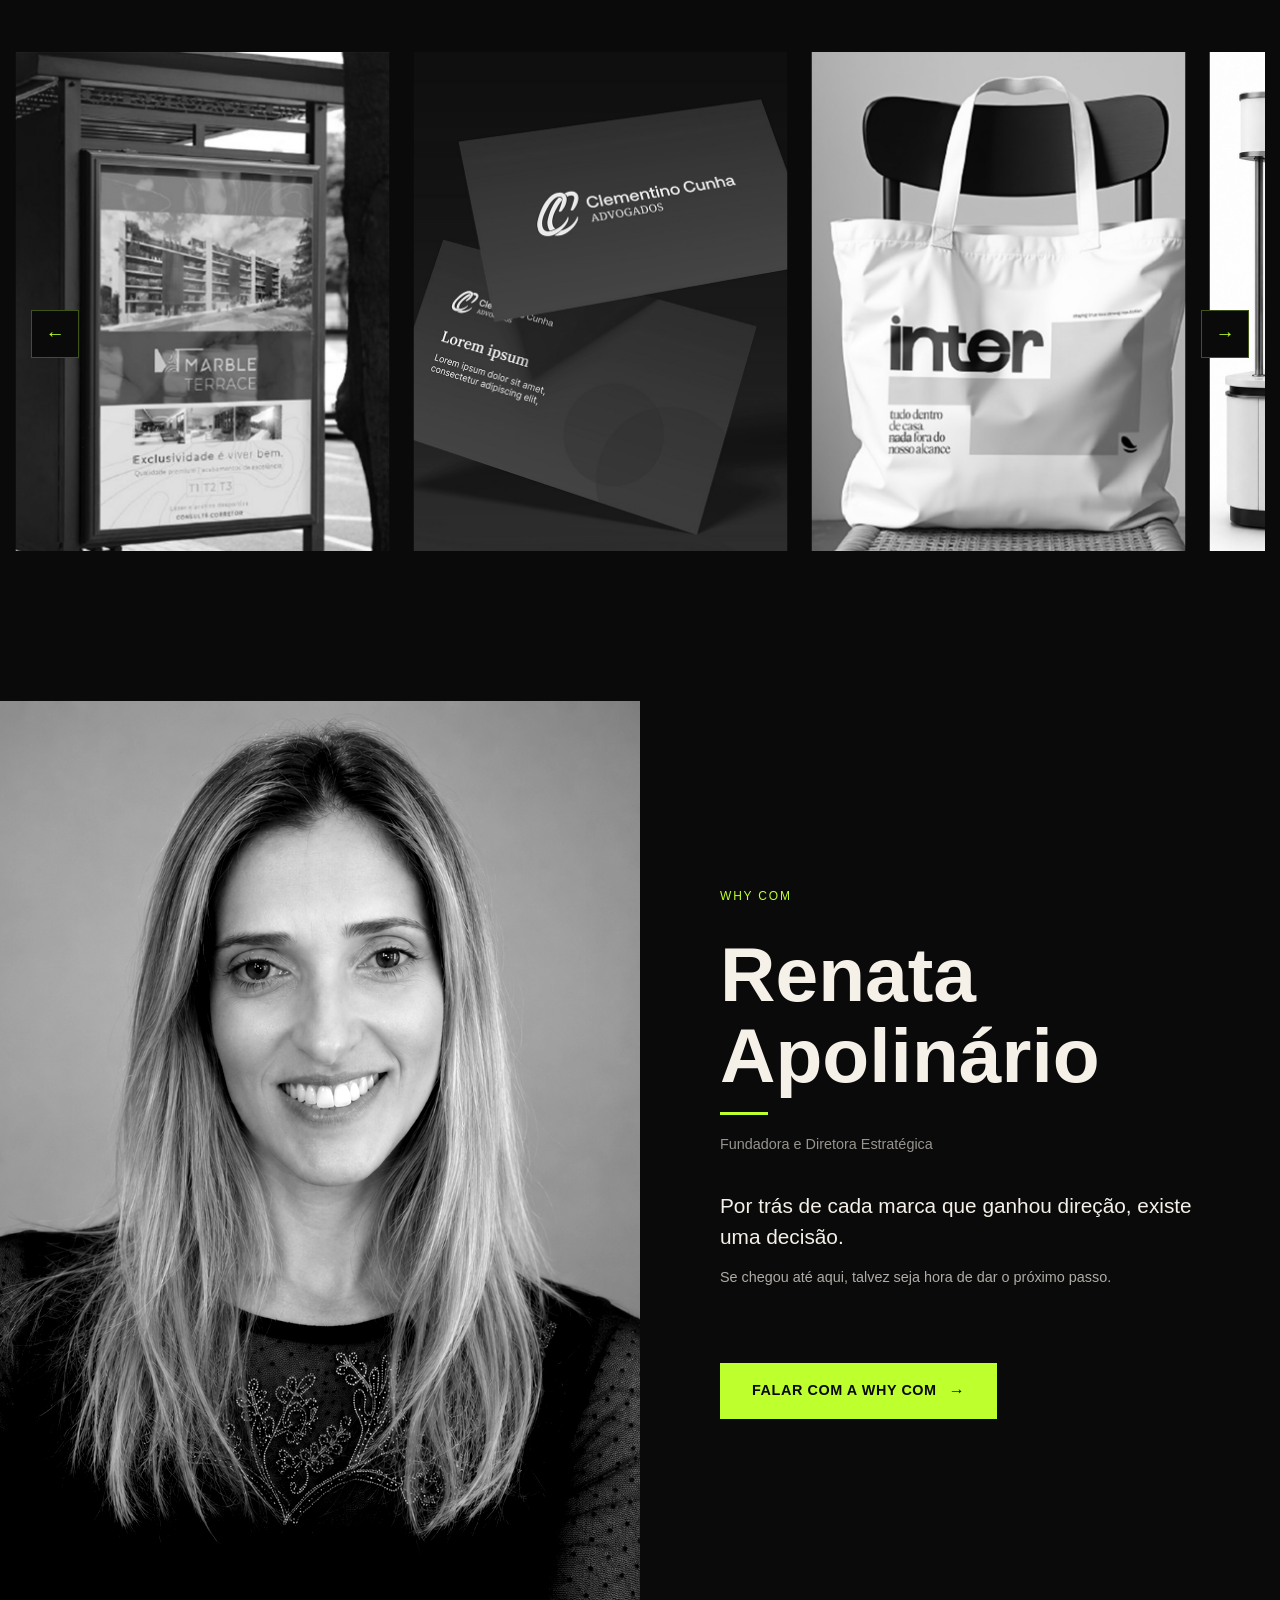
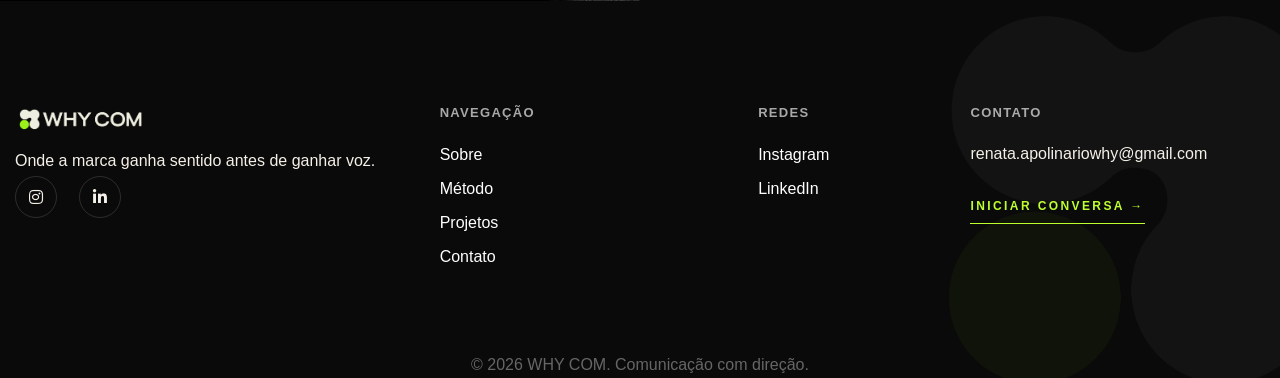
==== commit 06b6c8c4: "Alterações inter" ====
--- a/ovix-html-package/ovix/index.html
+++ b/ovix-html-package/ovix/index.html
@@ -206,7 +206,7 @@
                                 <ul class="sub-menu">
                                   <li><a href="marble-terrace.html">Marble Terrace</a></li>
                                   <li><a href="clementino-cunha.html">Clementino Cunha</a></li>
-                                  <li><a href="intereventos.html">InterEventos</a></li>
+                                  <li><a href="intereventos.html">Intereventos</a></li>
                                   <li><a href="project-single.html">ID Wine</a></li>
                                   <li><a href="printer-co.html">Printer & CO</a></li>
                                 </ul>
@@ -235,7 +235,7 @@
                                                 <ul class="sub-menu">
                                                     <li><a href="marble-terrace.html">Marble Terrace</a></li>
                                                     <li><a href="clementino-cunha.html">Clementino Cunha</a></li>
-                                                    <li><a href="intereventos.html">InterEventos</a></li>
+                                                    <li><a href="intereventos.html">Intereventos</a></li>
                                                     <li><a href="project-single.html">ID Wine</a></li>
                                                     <li><a href="printer-co.html">Printer & CO</a></li>
                                                 </ul>
@@ -522,12 +522,12 @@
     </div>
 
     <div class="swiper-slide">
-      <div class="portfolio-item xb-img-reveal-item" data-cat="Produção de Eventos" data-title="InterEventos" data-fx="1">
+      <div class="portfolio-item xb-img-reveal-item" data-cat="Produção de Eventos" data-title="Intereventos" data-fx="1">
         <div class="xbImage__hover image-3">
           <a href="intereventos.html">
-            <img src="assets/clientes/capa-inter.jpg" alt="InterEventos">
+            <img src="assets/clientes/capa-inter.jpg" alt="Intereventos">
             <div class="port-overlay why-port-overlay">
-              <h4 class="wpo-title">InterEventos</h4>
+              <h4 class="wpo-title">Intereventos</h4>
               <p class="wpo-desc">Alinhamos percepção de marca à dimensão real da operação.</p>
               <span class="wpo-btn">Conheça mais →</span>
             </div>
--- a/ovix-html-package/ovix/assets/css/main.css
+++ b/ovix-html-package/ovix/assets/css/main.css
@@ -11056,8 +11056,8 @@
   background: linear-gradient(
     to bottom,
     rgba(10,10,10,.45) 0%,
-    rgba(10,10,10,.2) 35%,
-    rgba(10,10,10,.82) 100%
+    rgba(10,10,10,0) 35%,
+    rgba(10,10,10,.2) 100%
   );
 }
 .why-hero__content {
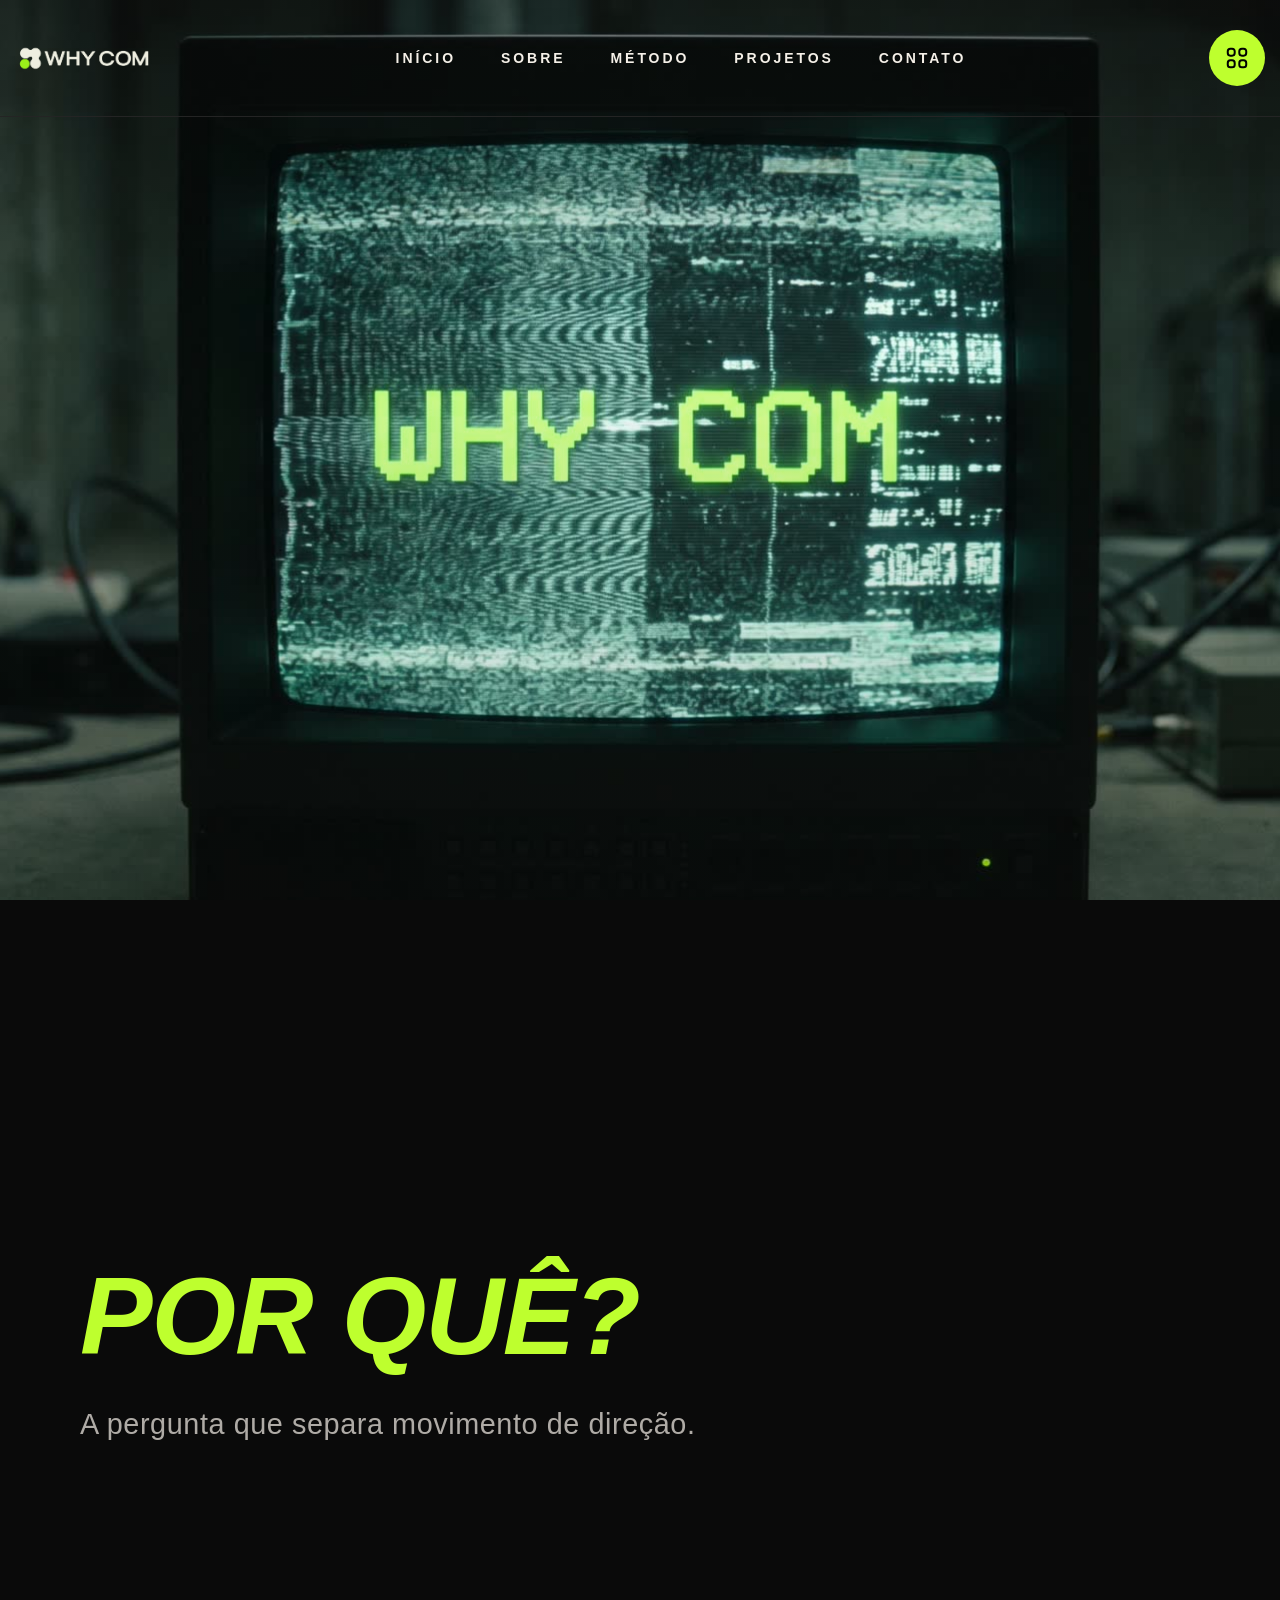
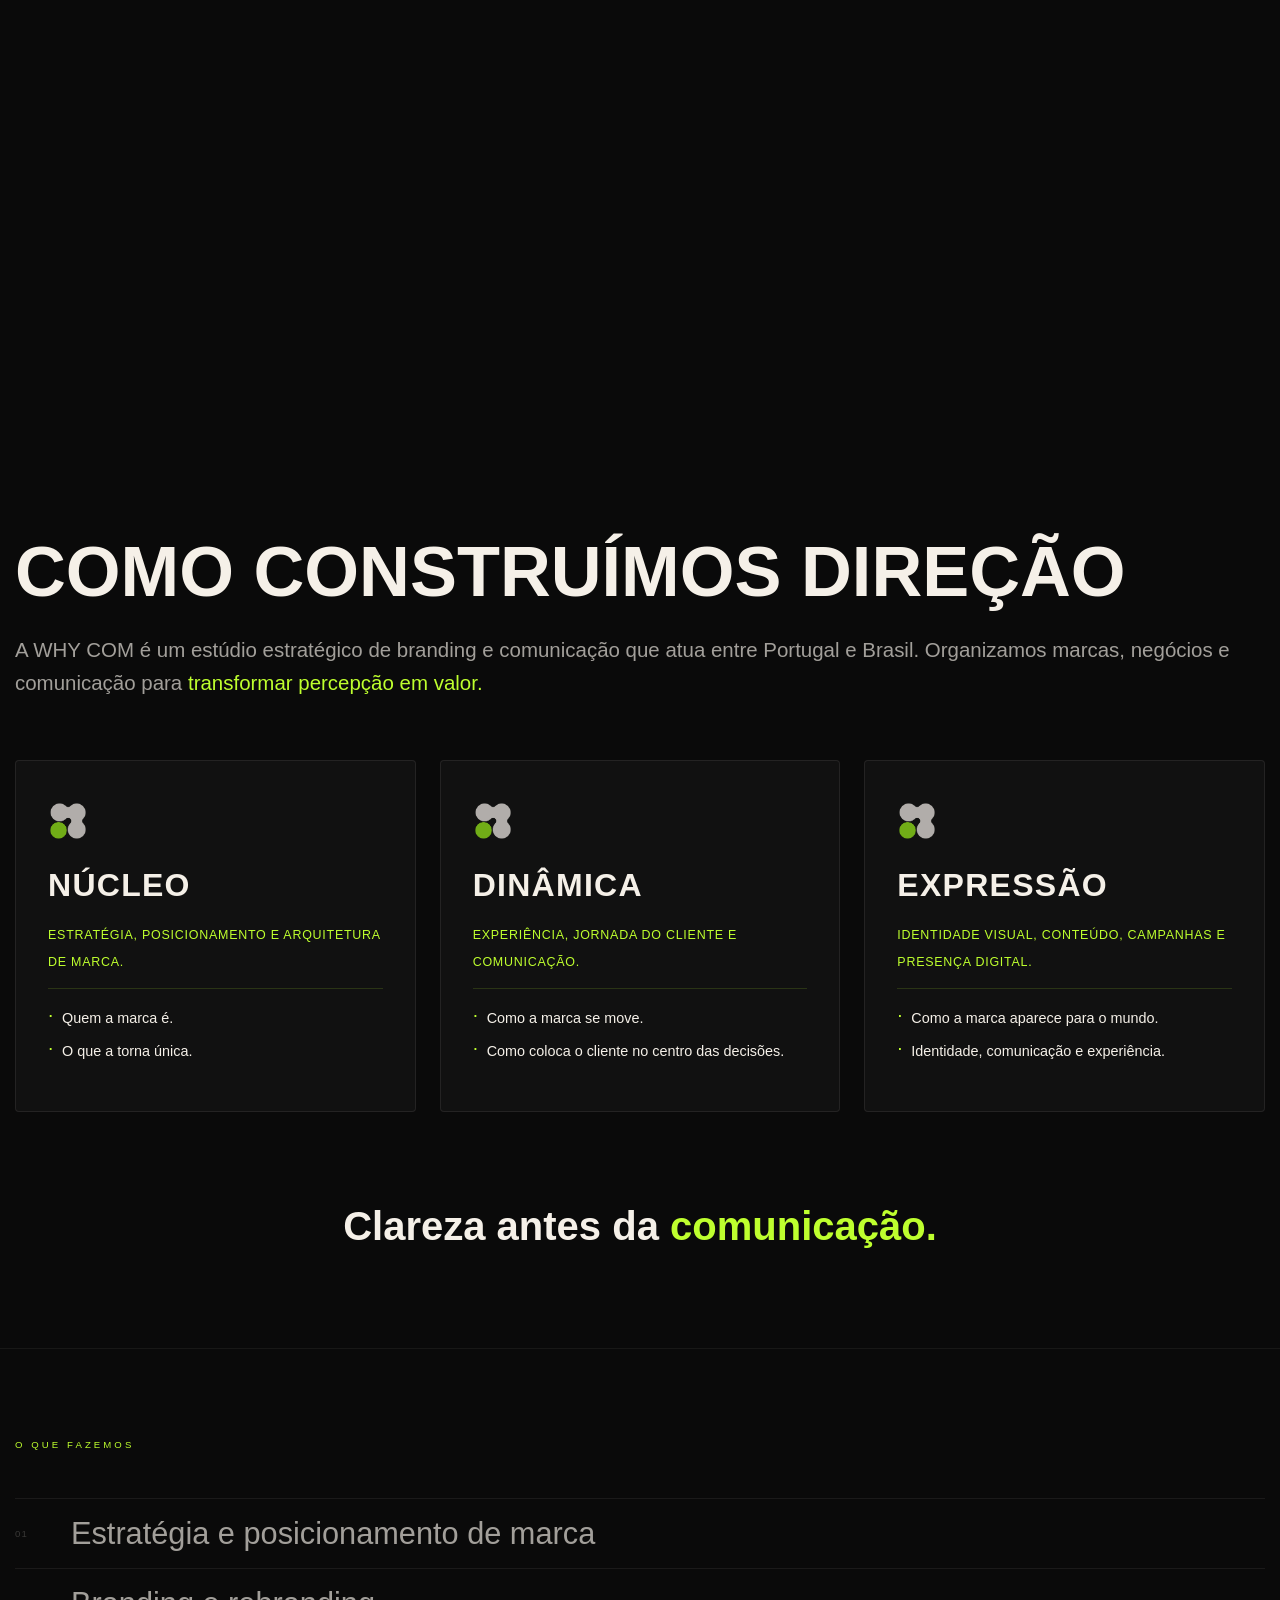
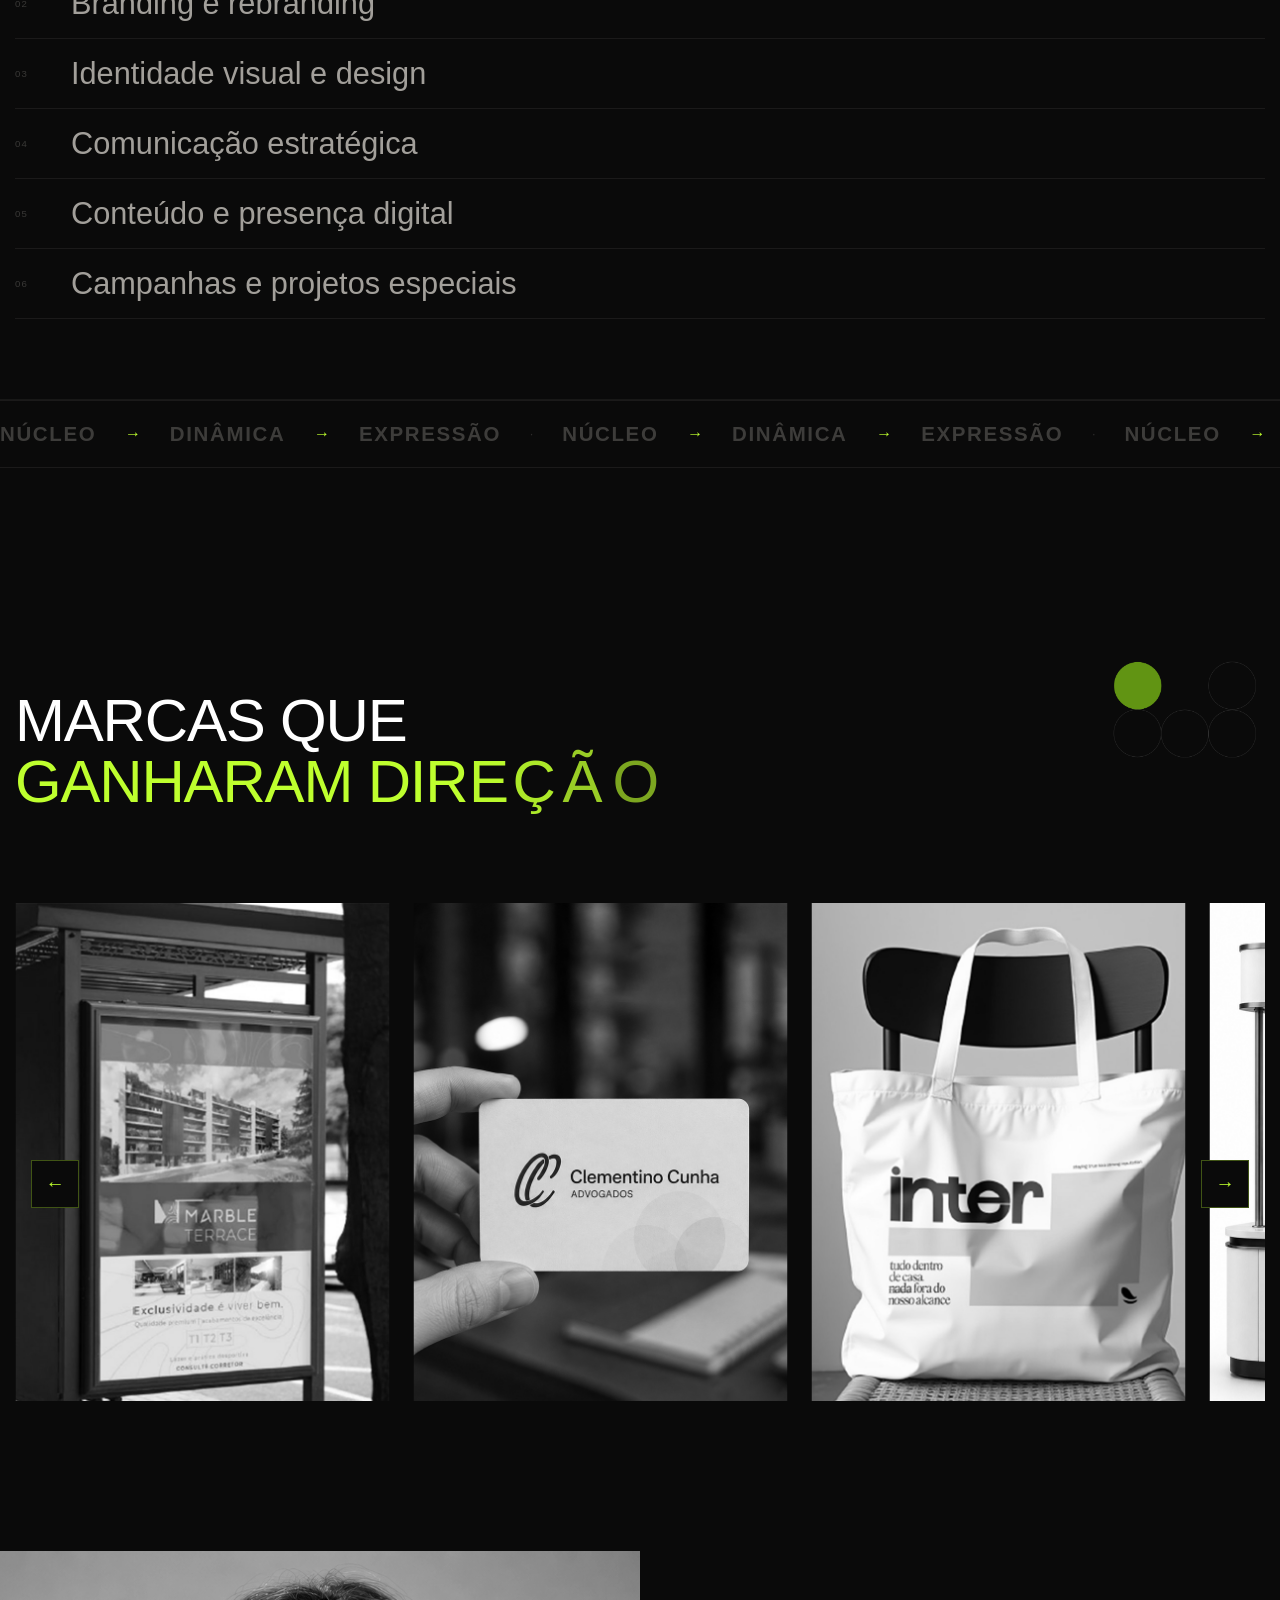
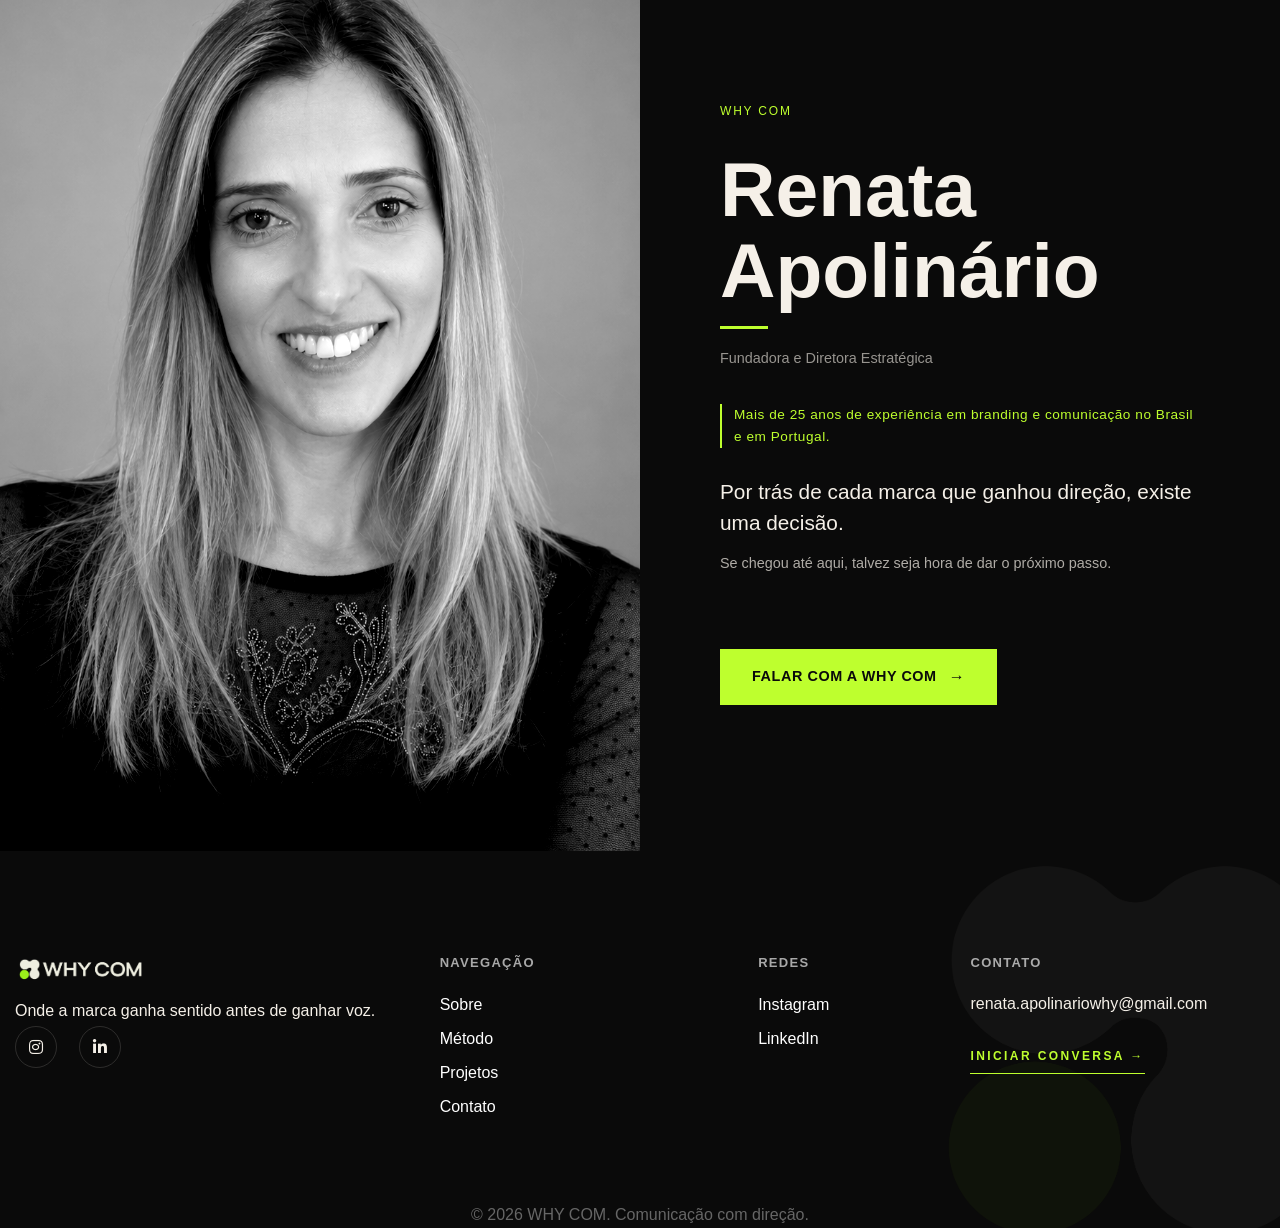
==== commit 948bab23: "Alterações 28.07" ====
--- a/ovix-html-package/ovix/index.html
+++ b/ovix-html-package/ovix/index.html
@@ -307,8 +307,11 @@
             <video
               id="why-hero-video"
               class="why-hero__video"
-              autoplay muted loop playsinline preload="auto"
-            ></video>
+              autoplay muted loop playsinline preload="metadata"
+              poster="assets/Capas hero/capa-hero-poster.jpg"
+            >
+              <!-- sources injetados via JS conforme largura da tela -->
+            </video>
             <div class="why-hero__fallback"></div>
           </div>
 
@@ -376,15 +379,19 @@
           </div>
         </div>
         <!-- tensao section end -->
-        
+
+        <!-- sobre institucional start -->
         <!-- metodo section start -->
         <section class="services-three why-metodo" id="metodo">
           <div class="container">
 
-            <div class="section-title-three text-center sec-title-animation animation-style1 mb-60">
+            <div class="section-title-three sec-title-animation animation-style1 mb-60">
               <h2 class="section-title-three__title title-animation">
                 COMO CONSTRUÍMOS DIREÇÃO
               </h2>
+              <p class="why-sobre-inst__texto">
+                A WHY COM é um estúdio estratégico de branding e comunicação que atua entre Portugal e Brasil. Organizamos marcas, negócios e comunicação para <span class="why-sobre-inst__destaque">transformar percepção em valor.</span>
+              </p>
             </div>
 
             <div class="row">
@@ -399,6 +406,7 @@
                     <img src="assets/img/logo/Why-simbolo-5.png" alt="" style="width:40px;opacity:.7;">
                   </div>
                   <h3 class="services-three__title">NÚCLEO</h3>
+                  <p class="why-metodo__linha-pratica">Estratégia, posicionamento e arquitetura de marca.</p>
                   <ul class="why-metodo__list">
                     <li>Quem a marca é.</li>
                     <li>O que a torna única.</li>
@@ -416,6 +424,7 @@
                     <img src="assets/img/logo/Why-simbolo-5.png" alt="" style="width:40px;opacity:.7;">
                   </div>
                   <h3 class="services-three__title">DINÂMICA</h3>
+                  <p class="why-metodo__linha-pratica">Experiência, jornada do cliente e comunicação.</p>
                   <ul class="why-metodo__list">
                     <li>Como a marca se move.</li>
                     <li>Como coloca o cliente no centro das decisões.</li>
@@ -433,6 +442,7 @@
                     <img src="assets/img/logo/Why-simbolo-5.png" alt="" style="width:40px;opacity:.7;">
                   </div>
                   <h3 class="services-three__title">EXPRESSÃO</h3>
+                  <p class="why-metodo__linha-pratica">Identidade visual, conteúdo, campanhas e presença digital.</p>
                   <ul class="why-metodo__list">
                     <li>Como a marca aparece para o mundo.</li>
                     <li>Identidade, comunicação e experiência.</li>
@@ -449,6 +459,48 @@
           </div>
         </section>
         <!-- metodo section end -->
+
+        <!-- o que fazemos start -->
+        <section class="why-servicos">
+          <div class="container">
+            <div class="why-servicos__header">
+              <span class="why-servicos__label">O QUE FAZEMOS</span>
+            </div>
+            <ul class="why-servicos__lista">
+              <li class="why-servicos__item">
+                <span class="why-servicos__num">01</span>
+                <span class="why-servicos__nome">Estratégia e posicionamento de marca</span>
+                <span class="why-servicos__arr">→</span>
+              </li>
+              <li class="why-servicos__item">
+                <span class="why-servicos__num">02</span>
+                <span class="why-servicos__nome">Branding e rebranding</span>
+                <span class="why-servicos__arr">→</span>
+              </li>
+              <li class="why-servicos__item">
+                <span class="why-servicos__num">03</span>
+                <span class="why-servicos__nome">Identidade visual e design</span>
+                <span class="why-servicos__arr">→</span>
+              </li>
+              <li class="why-servicos__item">
+                <span class="why-servicos__num">04</span>
+                <span class="why-servicos__nome">Comunicação estratégica</span>
+                <span class="why-servicos__arr">→</span>
+              </li>
+              <li class="why-servicos__item">
+                <span class="why-servicos__num">05</span>
+                <span class="why-servicos__nome">Conteúdo e presença digital</span>
+                <span class="why-servicos__arr">→</span>
+              </li>
+              <li class="why-servicos__item">
+                <span class="why-servicos__num">06</span>
+                <span class="why-servicos__nome">Campanhas e projetos especiais</span>
+                <span class="why-servicos__arr">→</span>
+              </li>
+            </ul>
+          </div>
+        </section>
+        <!-- o que fazemos end -->
 
         <!-- marquee start -->
 <section class="why-marquee-logos">
@@ -498,6 +550,7 @@
             <img src="assets/clientes/capa-mbterrace.jpg" alt="Marble Terrace">
             <div class="port-overlay why-port-overlay">
               <h4 class="wpo-title">Marble Terrace</h4>
+              <p class="wpo-tags">Naming · Posicionamento · Identidade · Lançamento</p>
               <p class="wpo-desc">Transformamos um empreendimento em desejo urbano.</p>
               <span class="wpo-btn">Conheça mais →</span>
             </div>
@@ -513,6 +566,7 @@
             <img src="assets/clientes/capa-clementino.jpg" alt="Clementino Cunha">
             <div class="port-overlay why-port-overlay">
               <h4 class="wpo-title">Clementino Cunha</h4>
+              <p class="wpo-tags">Rebranding · Estratégia · Identidade · Website</p>
               <p class="wpo-desc">Organizamos uma história de 45 anos para os próximos 45.</p>
               <span class="wpo-btn">Conheça mais →</span>
             </div>
@@ -528,6 +582,7 @@
             <img src="assets/clientes/capa-inter.jpg" alt="Intereventos">
             <div class="port-overlay why-port-overlay">
               <h4 class="wpo-title">Intereventos</h4>
+              <p class="wpo-tags">Branding · Identidade · Website · Comunicação</p>
               <p class="wpo-desc">Alinhamos percepção de marca à dimensão real da operação.</p>
               <span class="wpo-btn">Conheça mais →</span>
             </div>
@@ -543,6 +598,7 @@
             <img src="assets/clientes/capa-idwine.jpg" alt="ID Wine">
             <div class="port-overlay why-port-overlay">
               <h4 class="wpo-title">ID Wine</h4>
+              <p class="wpo-tags">Branding · Naming · Identidade · Embalagem</p>
               <p class="wpo-desc">Transformamos histórias em vinho.</p>
               <span class="wpo-btn">Conheça mais →</span>
             </div>
@@ -558,6 +614,7 @@
             <img src="assets/clientes/capa-printi.jpg" alt="Printer & CO">
             <div class="port-overlay why-port-overlay">
               <h4 class="wpo-title">Printer & CO</h4>
+              <p class="wpo-tags">Rebranding · Identidade · Conteúdo · Redes Sociais</p>
               <p class="wpo-desc">Reposicionamos uma gráfica como uma marca de criatividade e cultura.</p>
               <span class="wpo-btn">Conheça mais →</span>
             </div>
@@ -606,6 +663,10 @@
 
       <p class="why-fechamento__cargo">
         Fundadora e Diretora Estratégica
+      </p>
+
+      <p class="why-fechamento__autoridade">
+        Mais de 25 anos de experiência em branding e comunicação no Brasil e em Portugal.
       </p>
 
       <p class="why-fechamento__titulo">
--- a/ovix-html-package/ovix/assets/css/main.css
+++ b/ovix-html-package/ovix/assets/css/main.css
@@ -7343,8 +7343,8 @@
   left: 0;
   right: 0;
   background: linear-gradient(to top,
-    rgba(0,0,0,0.95) 0%,
-    rgba(0,0,0,0.80) 40%,
+    rgba(0,0,0,1) 0%,
+    rgba(0,0,0,0.85) 45%,
     rgba(0,0,0,0) 100%);
   padding: 1.25rem 1.5rem 1.5rem;
   opacity: 0;
@@ -10166,13 +10166,20 @@
 }
 
 /* Título da seção */
+.why-metodo .section-title-three {
+  text-align: left !important;
+}
 .why-metodo .section-title-three__title {
   font-family: 'Blauer Nue', sans-serif;
   font-weight: 800;
-  font-size: clamp(1.8rem, 3.5vw, 3rem);
+  font-size: clamp(2.6rem, 5.5vw, 5rem);
   color: #F5F0E8;
-  line-height: 1.15;
+  line-height: 1.1;
   margin-top: .8rem;
+}
+.why-metodo .why-sobre-inst__texto {
+  margin-top: 1.5rem;
+  max-width: 100%;
 }
 
 /* Cards */
@@ -11762,7 +11769,7 @@
   position: absolute;
   bottom: 0; left: 0; right: 0;
   padding: 5rem 1.5rem 2rem 1.5rem;
-  background: linear-gradient(to top, rgba(10,10,10,.95) 0%, rgba(10,10,10,.7) 60%, transparent 100%);
+  background: linear-gradient(to top, rgba(10,10,10,1) 0%, rgba(10,10,10,0.85) 55%, transparent 100%);
   opacity: 0;
   transition: opacity .4s ease;
   z-index: 2;
@@ -11921,4 +11928,321 @@
   .why-footer-logo-img {
     height: 34px;
   }
-}+}
+
+/* ============================================================
+   MOBILE FIXES — revisão responsiva WHY COM
+   ============================================================ */
+
+/* ── 1. Método: padding excessivo em mobile ──────────────── */
+@media (max-width: 768px) {
+  .why-metodo {
+    padding: 70px 0 60px;
+  }
+}
+@media (max-width: 575px) {
+  .why-metodo {
+    padding: 50px 0 40px;
+  }
+}
+
+/* ── 2. Portfólio: pt-145 pb-150 → reduzir em mobile ─────── */
+@media (max-width: 768px) {
+  .portfolio.pt-145 {
+    padding-top: 70px !important;
+  }
+  .portfolio.pb-150 {
+    padding-bottom: 70px !important;
+  }
+}
+@media (max-width: 575px) {
+  .portfolio.pt-145 {
+    padding-top: 50px !important;
+  }
+  .portfolio.pb-150 {
+    padding-bottom: 50px !important;
+  }
+}
+
+/* ── 3. Portfólio: logo decorativa oculta em mobile ─────── */
+@media (max-width: 991px) {
+  .portfolio .col-lg-7.text-end {
+    display: none !important;
+  }
+  .portfolio .col-lg-5 {
+    width: 100%;
+    max-width: 100%;
+    flex: 0 0 100%;
+  }
+}
+
+/* ── 4. Cards de projeto: overlay visível em touch ────────── */
+/*   Em telas touch o :hover não dispara — exibir sempre      */
+@media (max-width: 991px) {
+  .why-projetos-swiper .why-port-overlay {
+    opacity: 1;
+    background: linear-gradient(to top,
+      rgba(0,0,0,0.96) 0%,
+      rgba(0,0,0,0.70) 45%,
+      rgba(0,0,0,0) 100%);
+  }
+}
+
+/* ── 5. Swiper nav: tamanho e espaço em mobile ────────────── */
+@media (max-width: 575px) {
+  .why-swiper-nav {
+    margin-top: 1.25rem;
+    gap: 0.5rem;
+  }
+  .why-swiper-prev,
+  .why-swiper-next {
+    width: 38px;
+    height: 38px;
+    font-size: 0.9rem;
+  }
+}
+
+/* ── 6. Marquee logos: padding vertical em mobile ─────────── */
+@media (max-width: 768px) {
+  .why-marquee-logos {
+    padding: 0.75rem 0;
+  }
+}
+
+/* ── 7. CTA hero: sem overflow em telas <390px ────────────── */
+@media (max-width: 390px) {
+  .why-hero__cta-wrap {
+    width: 90%;
+    text-align: center;
+  }
+  .why-hero__cta-bottom {
+    font-size: 0.6rem;
+    padding: 0.6rem 1.1rem;
+    letter-spacing: 0.14em;
+  }
+}
+
+/* ── 8. Footer copyright: respiro inferior em mobile ─────── */
+@media (max-width: 575px) {
+  .footer-copyright {
+    padding-bottom: 1.5rem;
+  }
+}
+
+/* ── 9. Método: seção título alinhado à esquerda em mobile── */
+@media (max-width: 768px) {
+  .why-metodo .section-title-three {
+    text-align: left !important;
+  }
+}
+
+/* ── 10. Fechamento: imagem mais alta em landscape mobile ─── */
+@media (max-width: 575px) and (orientation: landscape) {
+  .why-fechamento__img-col {
+    height: 45vw;
+  }
+}
+
+/* ── 11. Tensão: garantir visibilidade em telas muito pequenas */
+@media (max-width: 390px) {
+  .why-tensao-frame {
+    left: 1rem;
+    right: 1rem;
+  }
+  .wtf-title {
+    font-size: clamp(2rem, 11vw, 3rem);
+  }
+  .wtf-title--solo {
+    font-size: clamp(2.4rem, 13vw, 3.5rem);
+  }
+  .wtf-sub {
+    font-size: clamp(0.9rem, 4vw, 1.2rem);
+  }
+}
+/* ============================================================
+   WHY SOBRE INSTITUCIONAL
+   ============================================================ */
+.why-sobre-inst__texto {
+  font-family: 'Blauer Nue', sans-serif;
+  font-weight: 300;
+  font-size: clamp(1.05rem, 1.6vw, 1.4rem);
+  line-height: 1.6;
+  color: rgba(245,240,232,.65);
+  margin: 0;
+  text-align: left;
+}
+.why-sobre-inst__destaque {
+  color: #BEFF2E;
+  font-weight: 400;
+}
+
+/* ============================================================
+   WHY MÉTODO — linha prática por pilar
+   ============================================================ */
+.why-metodo__linha-pratica {
+  font-family: 'Just Sans', sans-serif;
+  font-size: 0.78rem;
+  font-weight: 400;
+  letter-spacing: 0.06em;
+  color: #BEFF2E;
+  text-transform: uppercase;
+  margin: 0 0 1rem 0;
+  padding-bottom: 0.75rem;
+  border-bottom: 1px solid rgba(190,255,46,.15);
+}
+
+/* ============================================================
+   WHY FECHAMENTO — frase de autoridade
+   ============================================================ */
+.why-fechamento__autoridade {
+  font-family: 'Just Sans', sans-serif;
+  font-size: 0.85rem;
+  font-weight: 400;
+  color: #BEFF2E;
+  letter-spacing: 0.04em;
+  line-height: 1.6;
+  margin-bottom: 28px;
+  padding-left: 12px;
+  border-left: 2px solid #BEFF2E;
+}
+
+/* ============================================================
+   WHY SERVIÇOS — O QUE FAZEMOS
+   ============================================================ */
+.why-servicos {
+  background: #0A0A0A;
+  padding: 5rem 0 5rem;
+  border-top: 1px solid rgba(245,240,232,.06);
+  border-bottom: 1px solid rgba(245,240,232,.06);
+}
+.why-servicos__header {
+  margin-bottom: 2.5rem;
+}
+.why-servicos__label {
+  font-family: 'Just Sans', sans-serif;
+  font-size: 0.6rem;
+  font-weight: 400;
+  letter-spacing: 0.32em;
+  text-transform: uppercase;
+  color: #BEFF2E;
+}
+.why-servicos__lista {
+  list-style: none;
+  padding: 0;
+  margin: 0;
+}
+.why-servicos__item {
+  display: flex;
+  align-items: center;
+  gap: 1.5rem;
+  padding: 1.1rem 0;
+  border-bottom: 1px solid rgba(245,240,232,.07);
+  cursor: default;
+  transition: border-color 0.25s ease;
+}
+.why-servicos__item:first-child {
+  border-top: 1px solid rgba(245,240,232,.07);
+}
+.why-servicos__item:hover {
+  border-bottom-color: rgba(190,255,46,.3);
+}
+.why-servicos__item:hover .why-servicos__nome {
+  color: #F5F0E8;
+}
+.why-servicos__item:hover .why-servicos__arr {
+  opacity: 1;
+  transform: translateX(6px);
+}
+.why-servicos__num {
+  font-family: 'Just Sans', sans-serif;
+  font-size: 0.6rem;
+  letter-spacing: 0.12em;
+  color: rgba(245,240,232,.2);
+  min-width: 2rem;
+  font-weight: 300;
+}
+.why-servicos__nome {
+  font-family: 'Blauer Nue', sans-serif;
+  font-weight: 300;
+  font-size: clamp(1.3rem, 2.4vw, 2rem);
+  color: rgba(245,240,232,.65);
+  flex: 1;
+  line-height: 1.1;
+  transition: color 0.25s ease;
+}
+.why-servicos__arr {
+  font-size: 1rem;
+  color: #BEFF2E;
+  opacity: 0;
+  transition: opacity 0.25s ease, transform 0.25s ease;
+}
+@media (max-width: 768px) {
+  .why-servicos { padding: 3.5rem 0; }
+  .why-servicos__nome { font-size: clamp(1.1rem, 4.5vw, 1.5rem); }
+  .why-servicos__item { gap: 1rem; padding: 0.9rem 0; }
+  .why-servicos__arr { opacity: 1; } /* sempre visível em touch */
+}
+
+/* ============================================================
+   CARROSSEL PÁGINAS INTERNAS — aspect-ratio 4:2
+   ============================================================ */
+
+/* Proporção 4:2 (= 2:1) substituindo o 3:4 anterior */
+.wc-direction-swiper .wc-direction__cell {
+  aspect-ratio: 4 / 2;
+  background: #0A0A0A; /* fundo preto de apoio */
+}
+
+/* object-fit: contain para mostrar imagem completa sem corte */
+.wc-direction-swiper .wc-direction__cell img {
+  object-fit: contain;
+  object-position: center center;
+  background: #0A0A0A;
+}
+
+/* Altura do container do swiper: auto em vez de 100% do parent */
+.wc-direction-swiper-container {
+  height: auto !important;
+}
+.wc-direction-swiper {
+  height: auto !important;
+}
+
+/* Coluna direita: auto-height */
+.wc-direction__right {
+  height: auto;
+  align-self: flex-start;
+}
+
+/* Setas: manter fora da área de imagem */
+.wc-direction-swiper-nav {
+  position: relative;
+  bottom: auto;
+  right: auto;
+  display: flex;
+  justify-content: flex-end;
+  gap: 8px;
+  padding: 12px 0 0;
+}
+
+@media (max-width: 768px) {
+  .wc-direction-swiper .wc-direction__cell {
+    aspect-ratio: 4 / 2;
+  }
+}
+@media (max-width: 575px) {
+  .wc-direction-swiper .wc-direction__cell {
+    aspect-ratio: 4 / 3; /* um pouco mais alto em telas muito pequenas */
+  }
+}
+
+/* ── Tags dos cards de projeto ───────────────────────────── */
+.wpo-tags {
+  font-family: 'Just Sans', sans-serif;
+  font-size: 0.82rem;
+  font-weight: 400;
+  letter-spacing: 0.10em;
+  color: rgba(245, 240, 232, 0.90);
+  margin: 0 0 0.5rem 0;
+  line-height: 1.5;
+}
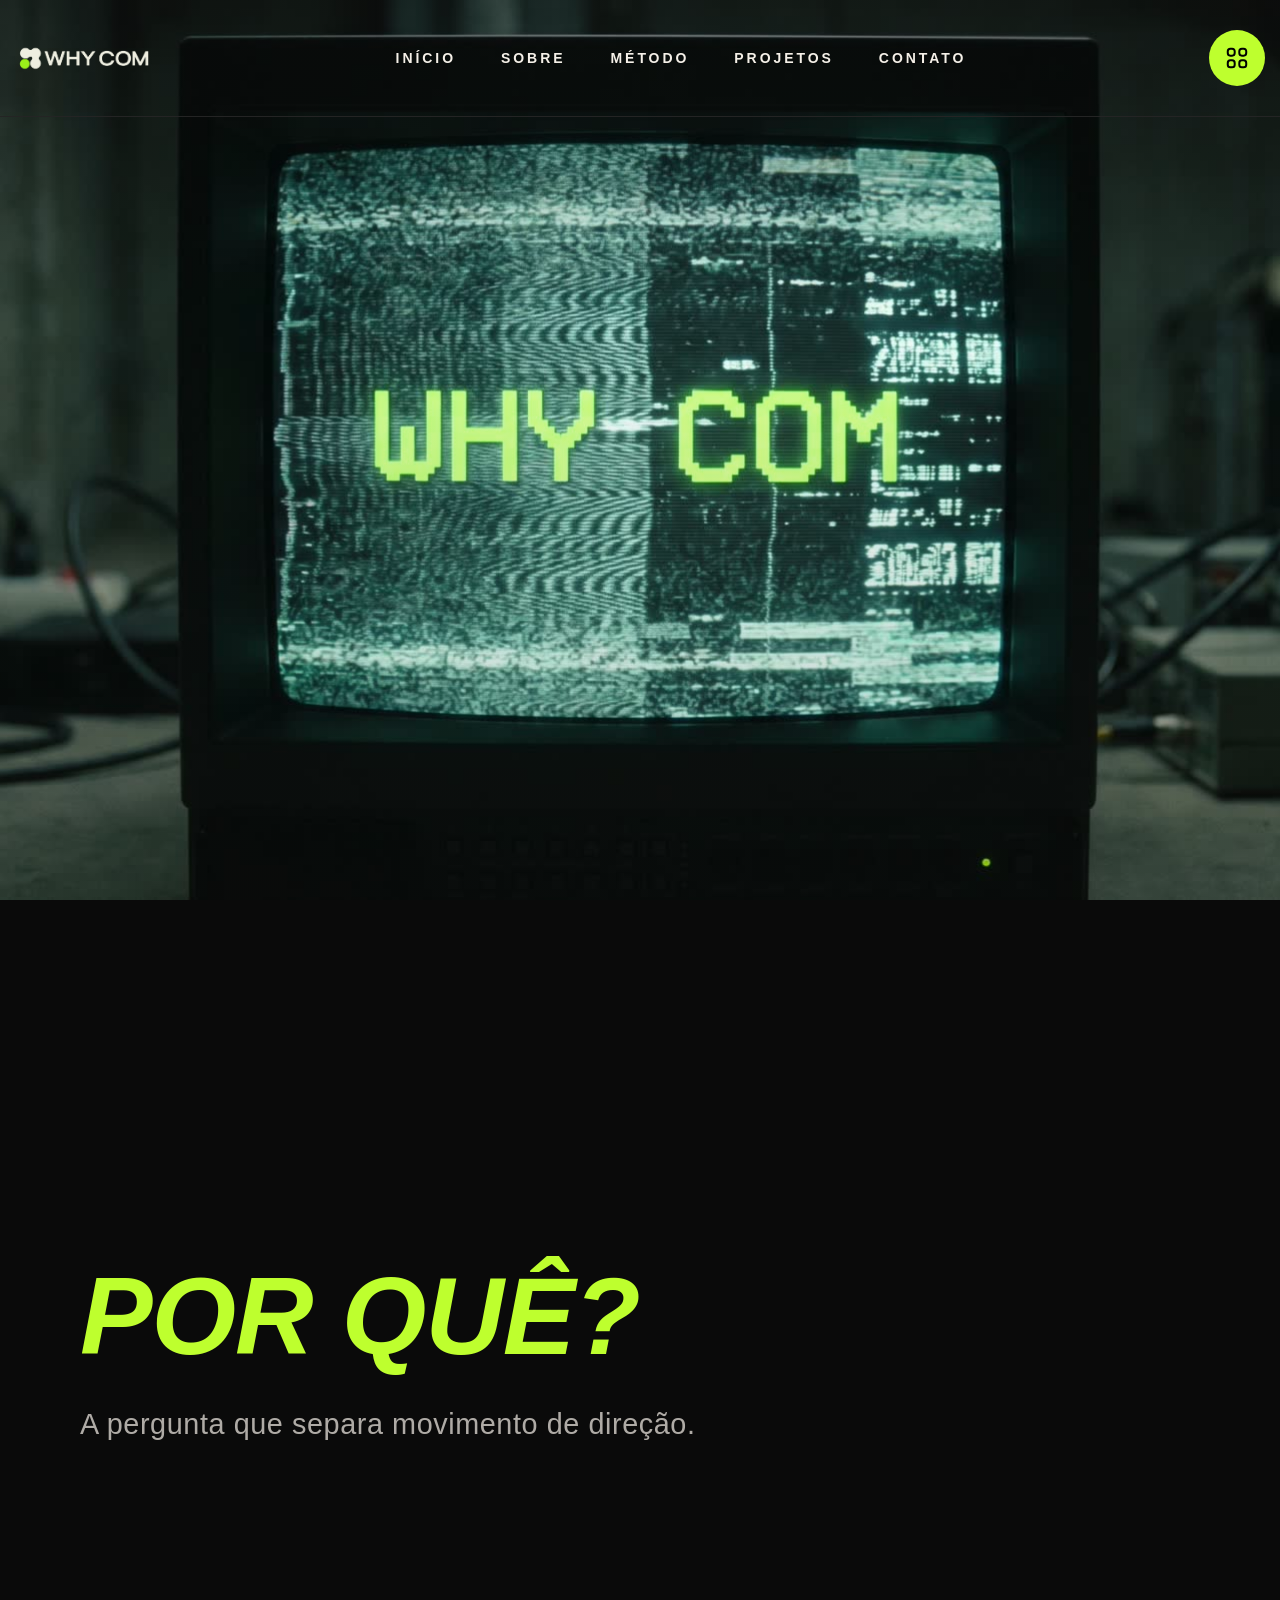
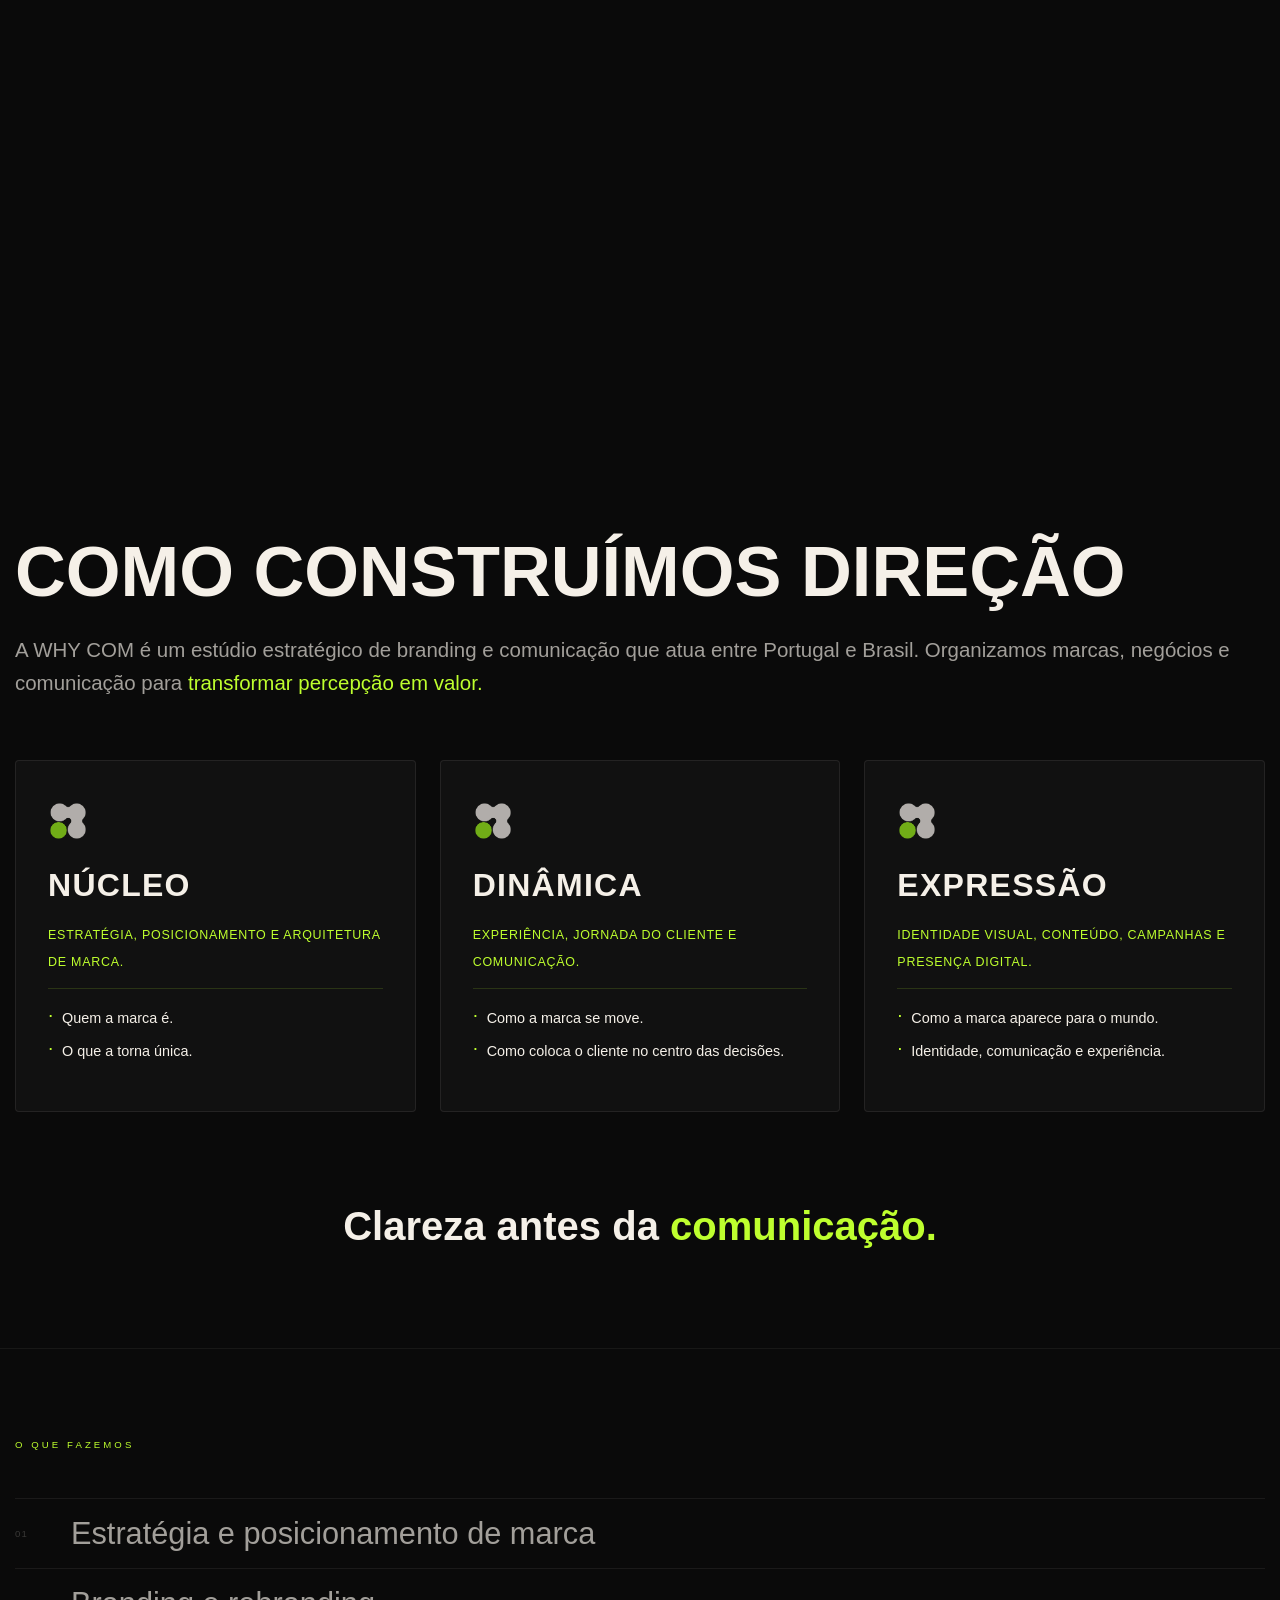
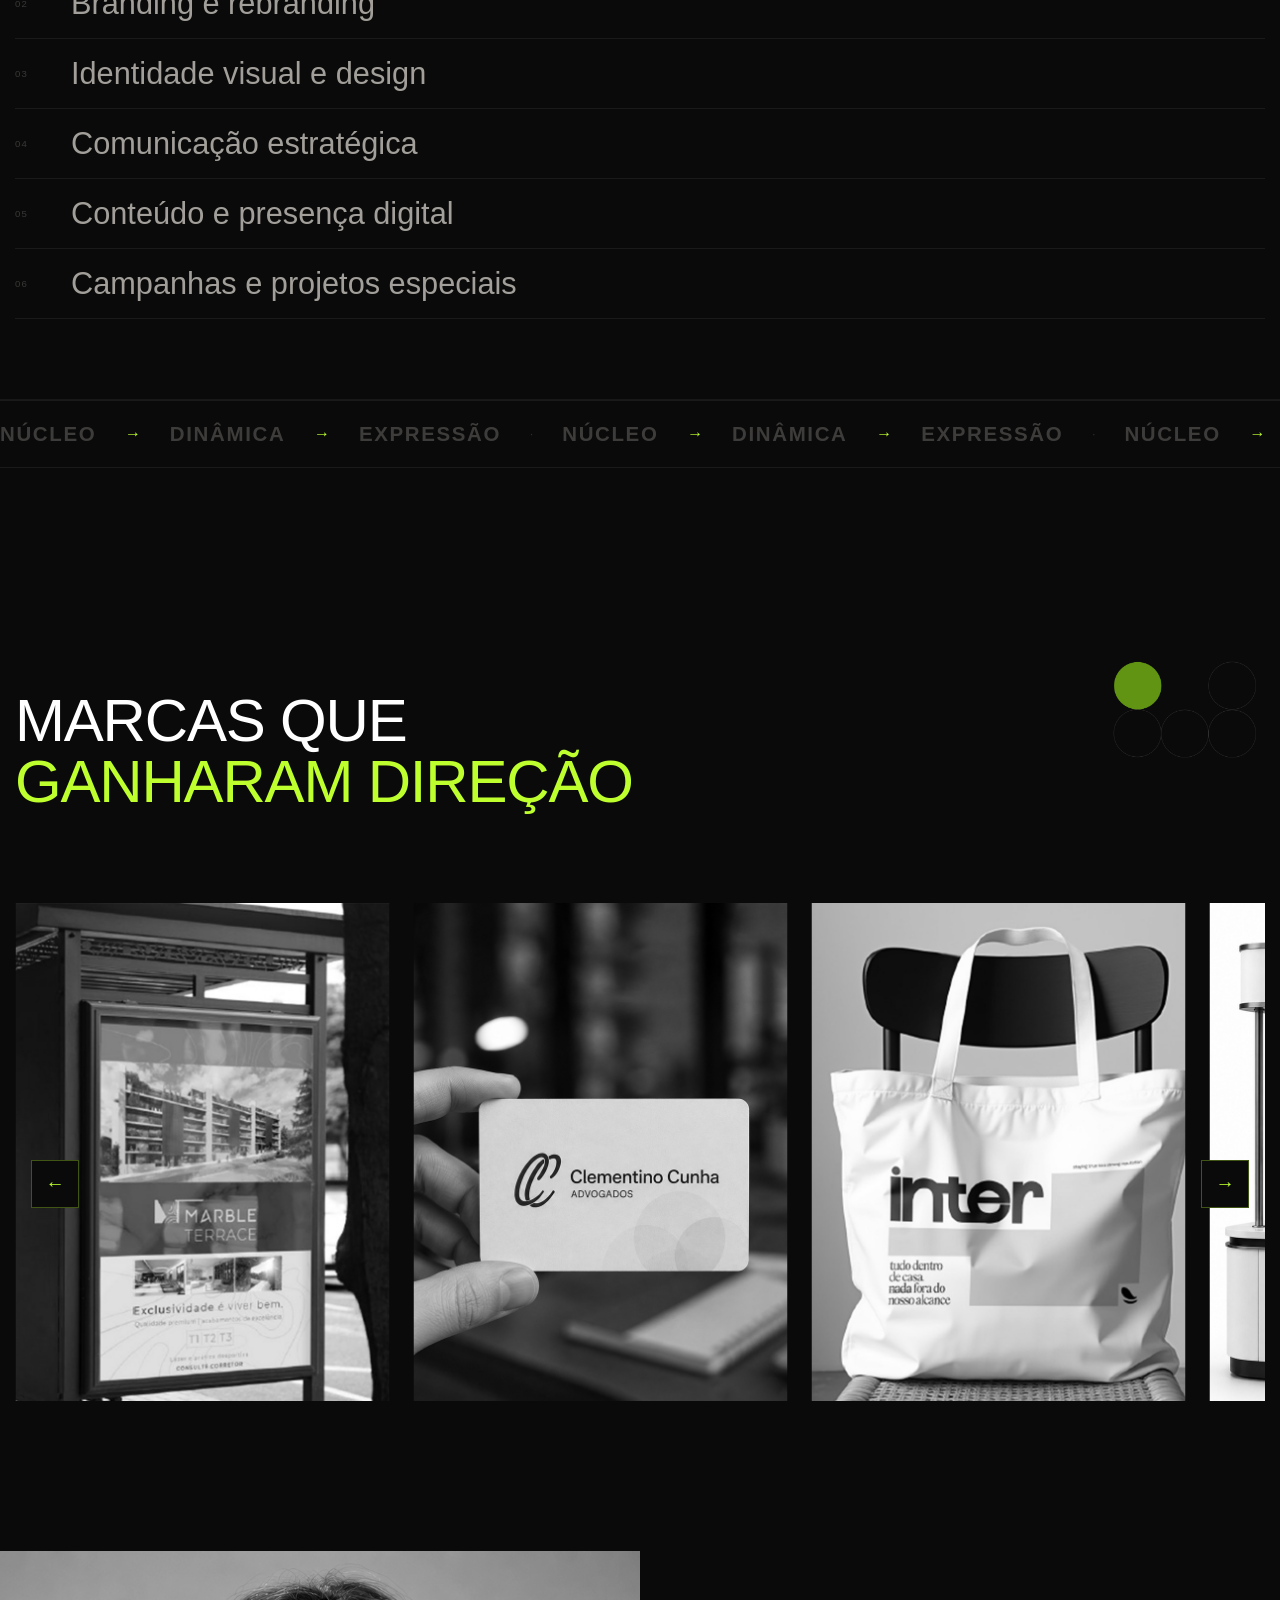
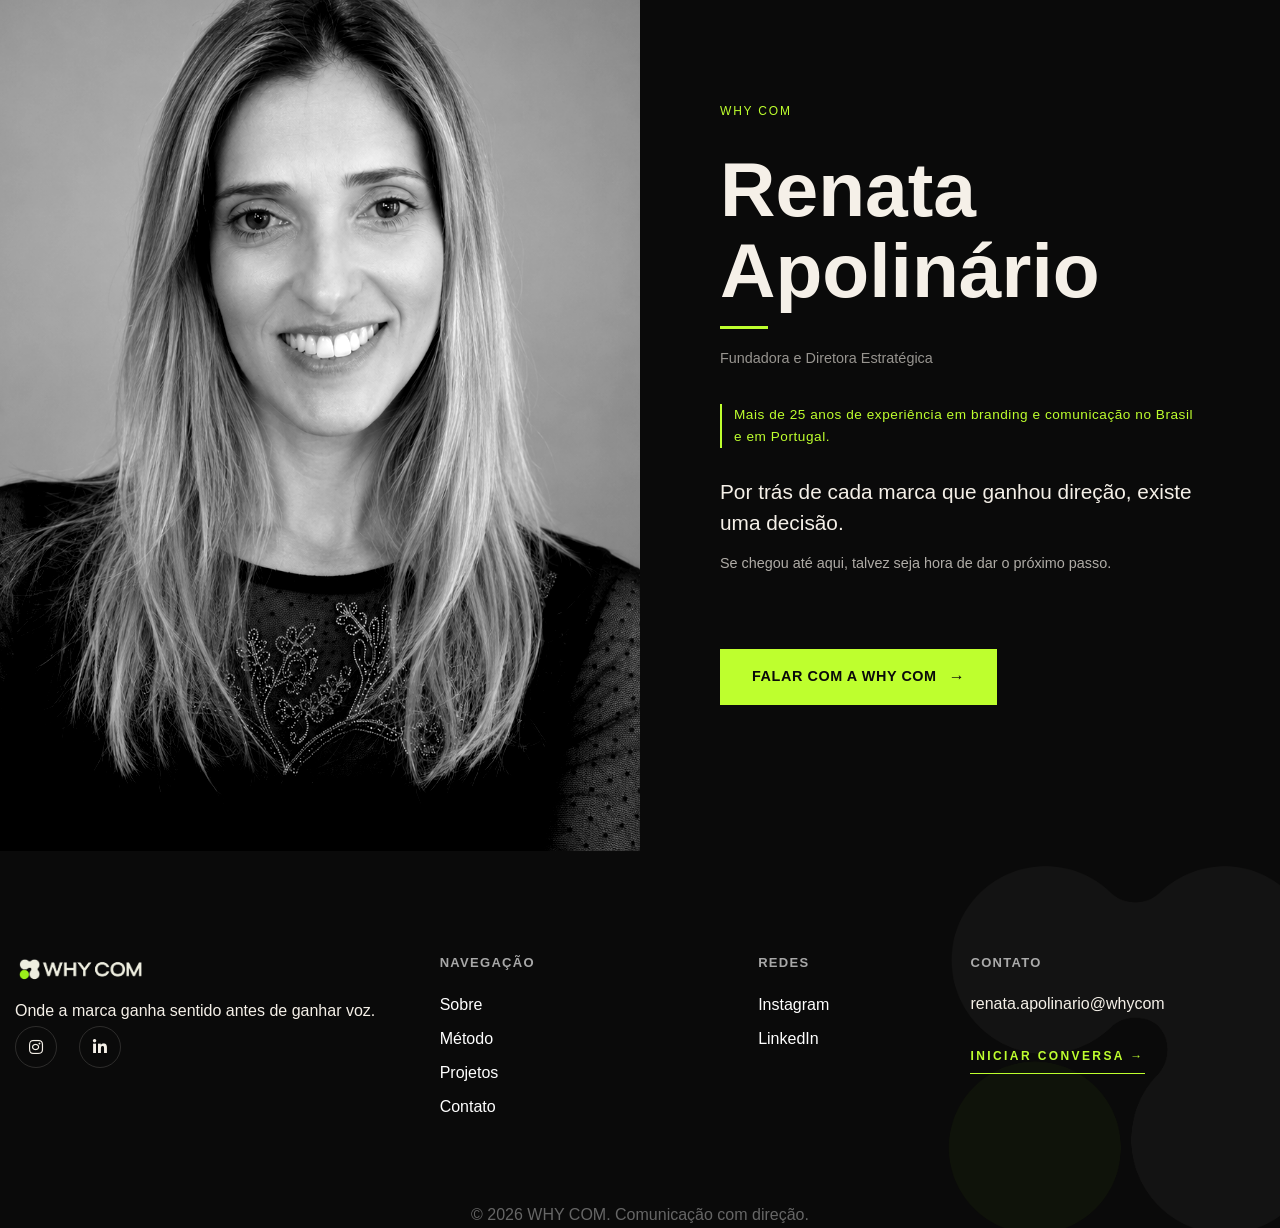
==== commit 17f9154c: "email" ====
--- a/ovix-html-package/ovix/index.html
+++ b/ovix-html-package/ovix/index.html
@@ -282,7 +282,7 @@
           <div class="col-xl-4 col-md-5 right-area">
             <ul>
               <li><span class="title">Fale com a WHY COM</span></li>
-              <li><a href="mailto:renata.apolinariowhy@gmail.com">renata.apolinariowhy@gmail.com</a></li>
+              <li><a href="mailto:renata.apolinario@whycom">renata.apolinario@whycom</a></li>
             </ul>
             <ul>
               <li><span class="title">Siga a marca</span></li>
@@ -677,7 +677,7 @@
         Se chegou até aqui, talvez seja hora de dar o próximo passo.
       </p>
 
-      <a href="mailto:renata.apolinariowhy@gmail.com" class="why-cta-btn">
+      <a href="mailto:renata.apolinario@whycom" class="why-cta-btn">
         FALAR COM A WHY COM <span>→</span>
       </a>
 
@@ -744,9 +744,9 @@
           <div class="footer-widget">
             <h3 class="widget-title">CONTATO</h3>
             <p style="font-family:'Just Sans',sans-serif;font-weight:300;color:#F5F0E8;line-height:1.8;">
-              renata.apolinariowhy@gmail.com
+              renata.apolinario@whycom
             </p>
-            <a href="mailto:renata.apolinariowhy@gmail.com" class="why-footer-cta-link">
+            <a href="mailto:renata.apolinario@whycom" class="why-footer-cta-link">
               Iniciar conversa →
             </a>
           </div>
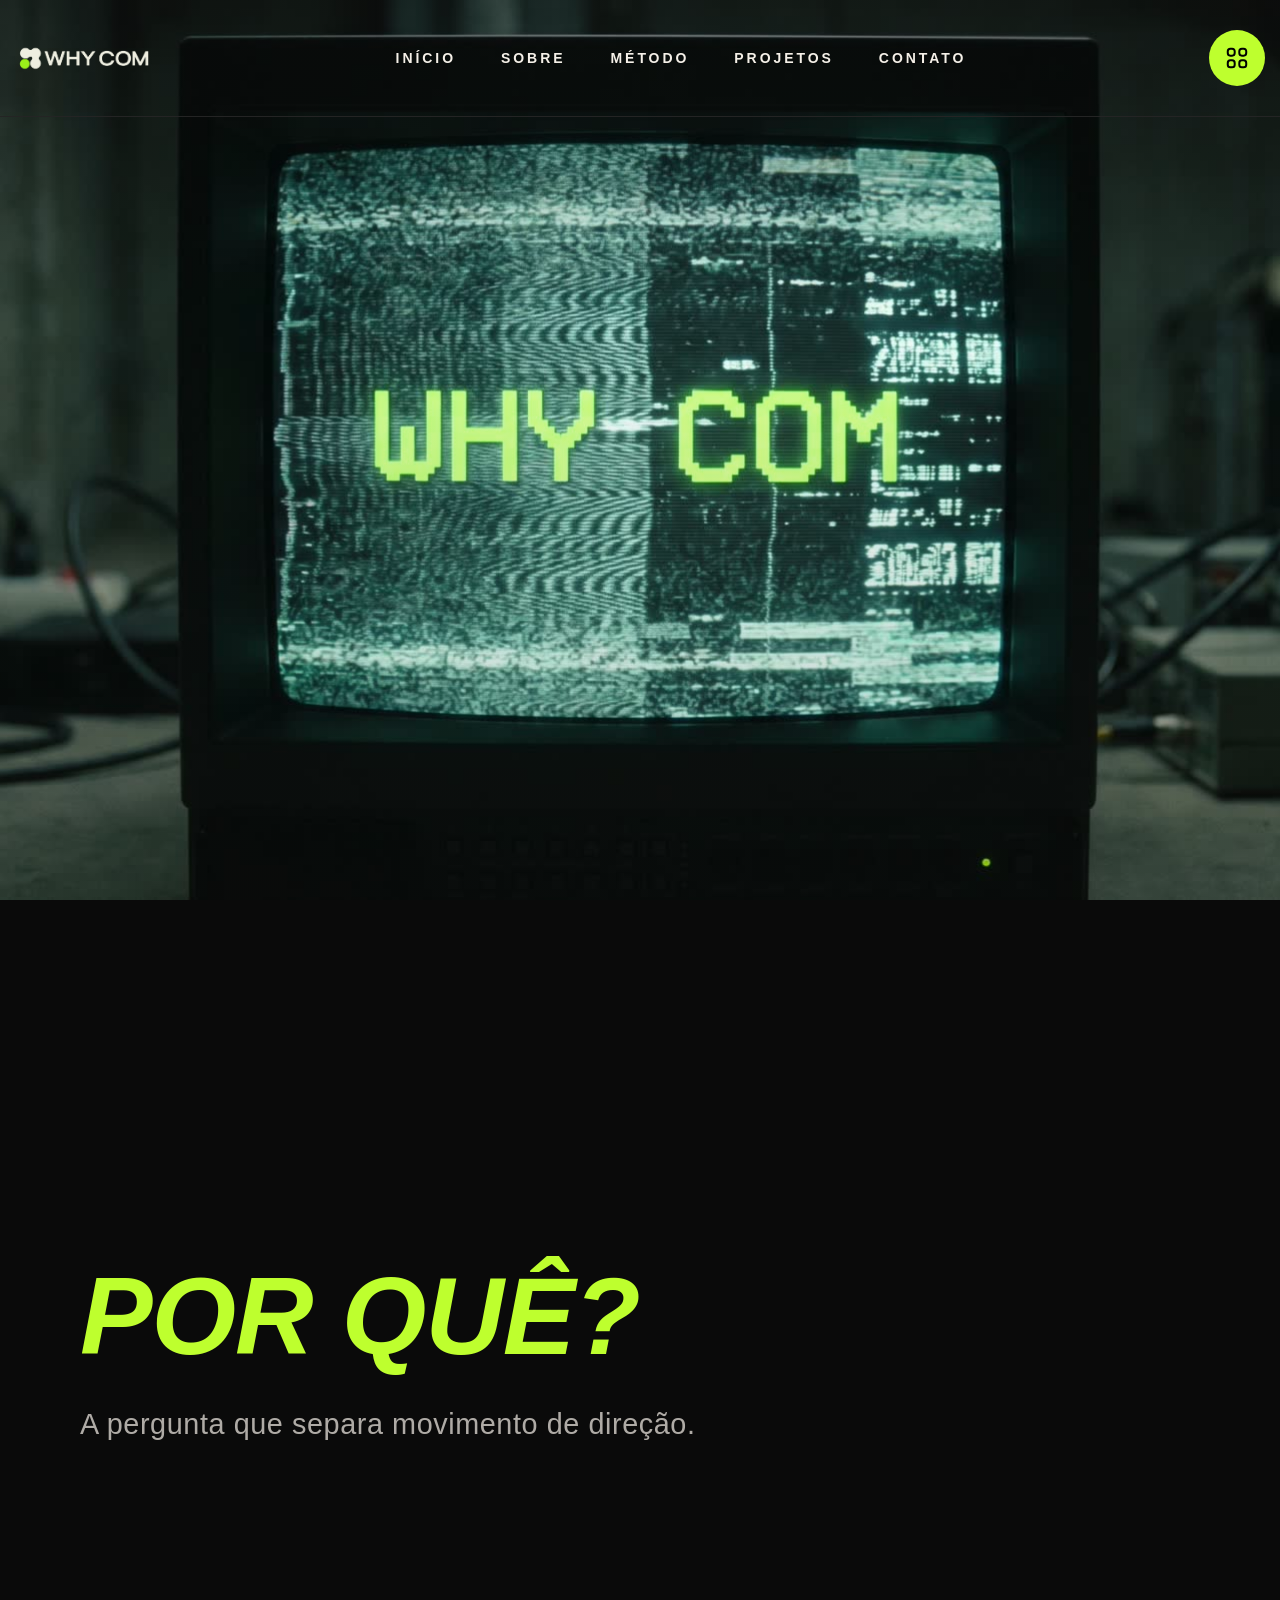
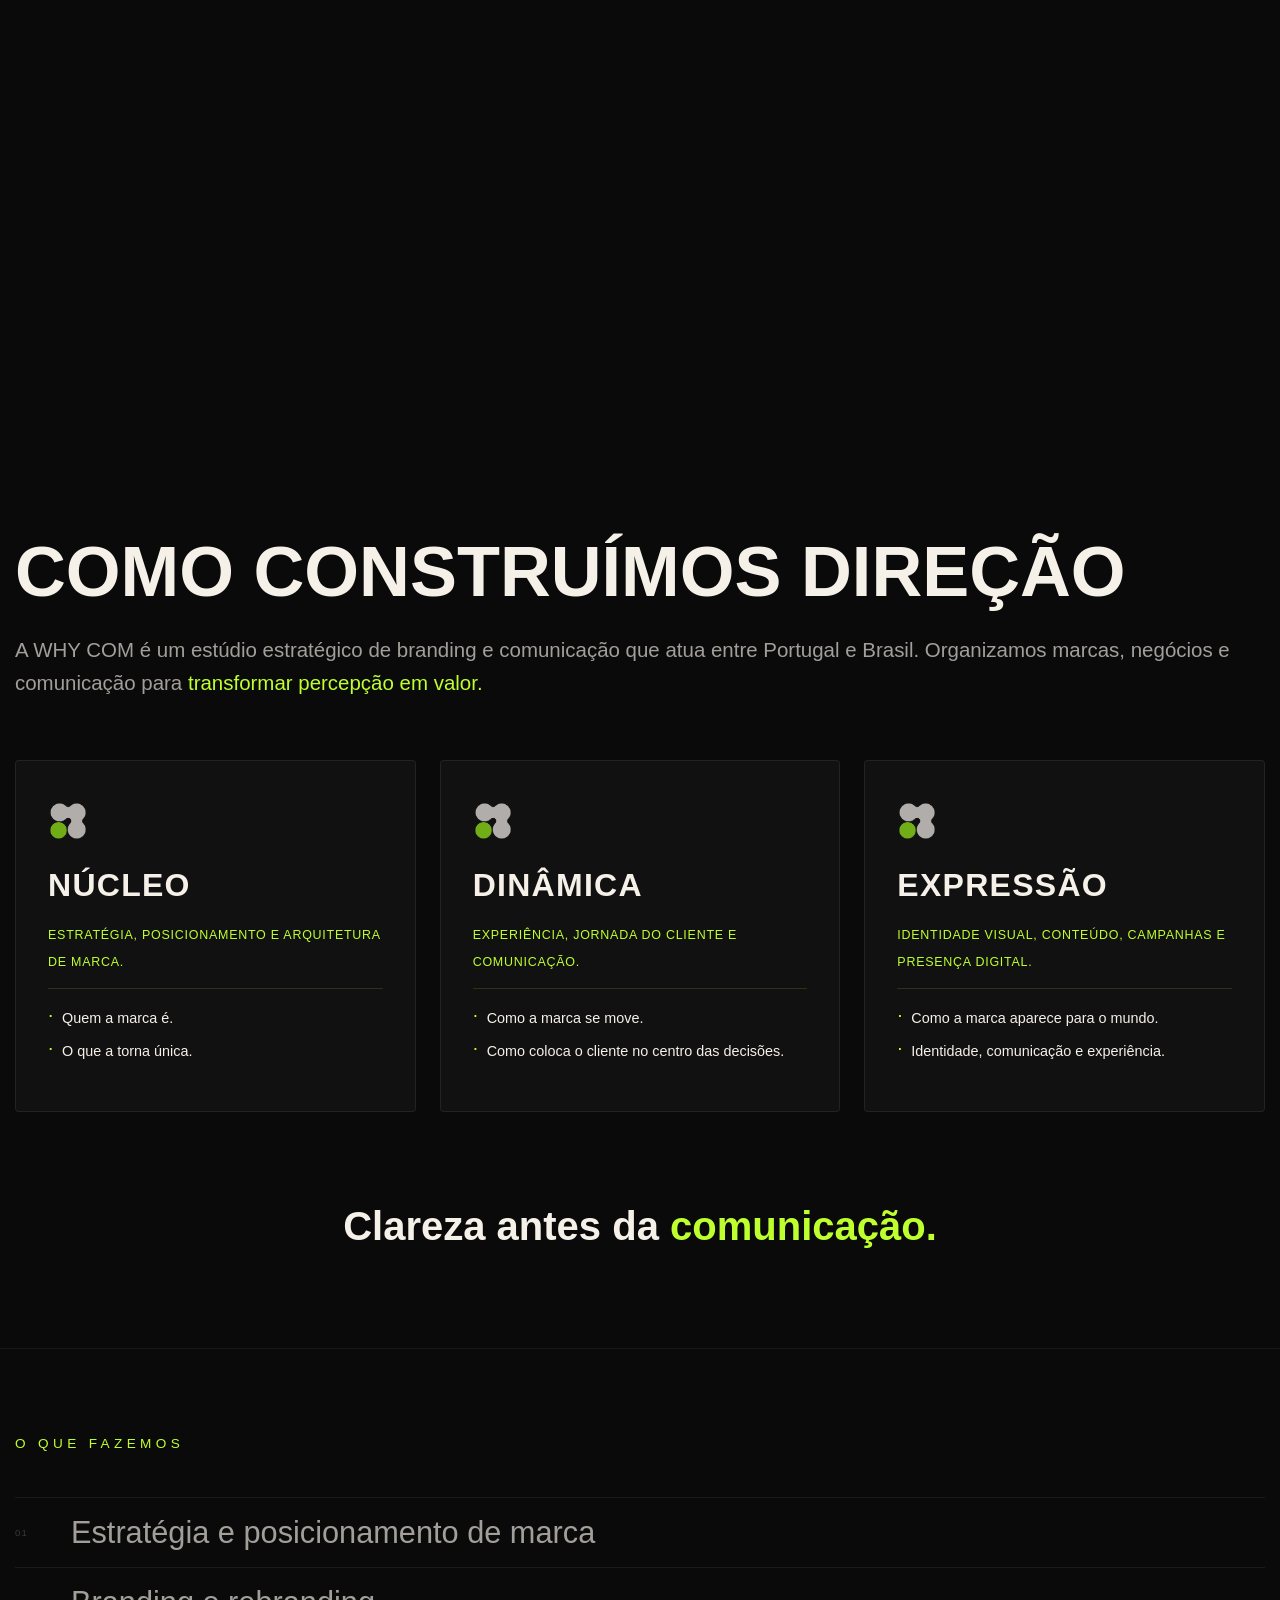
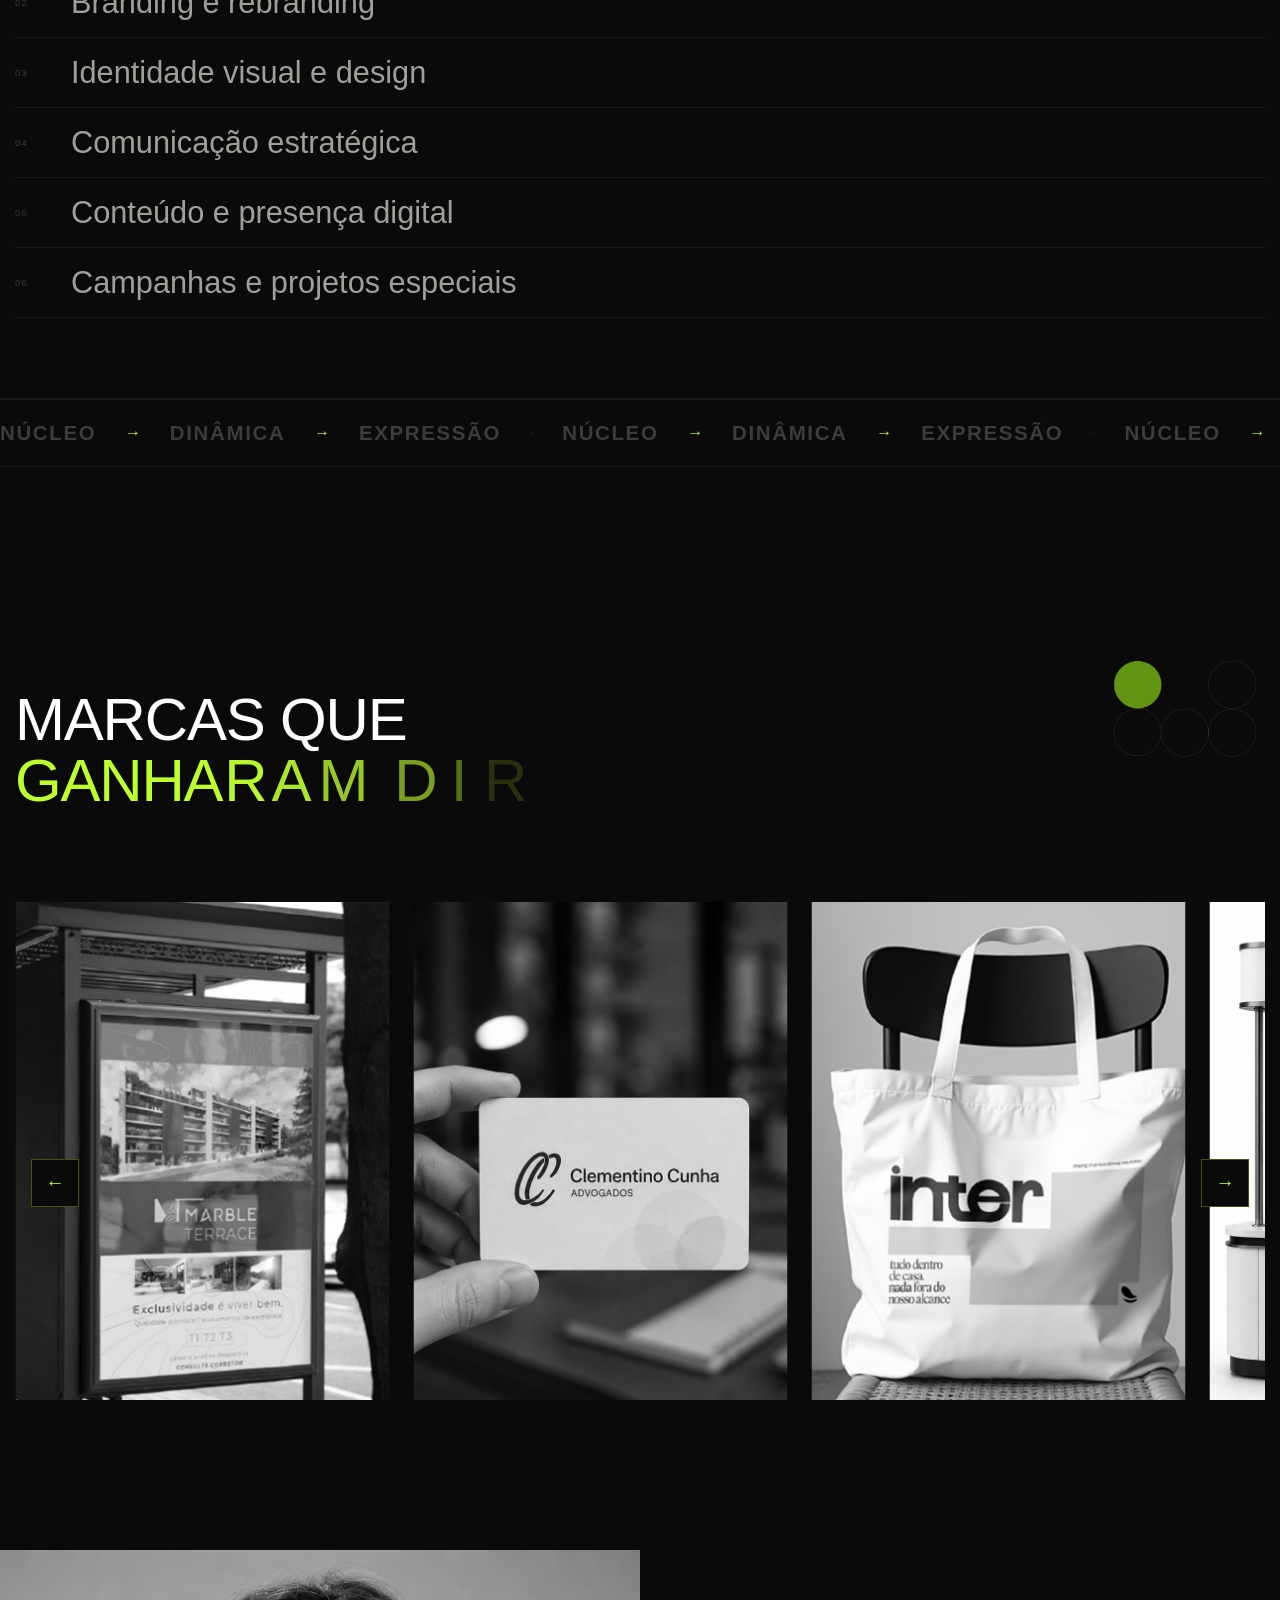
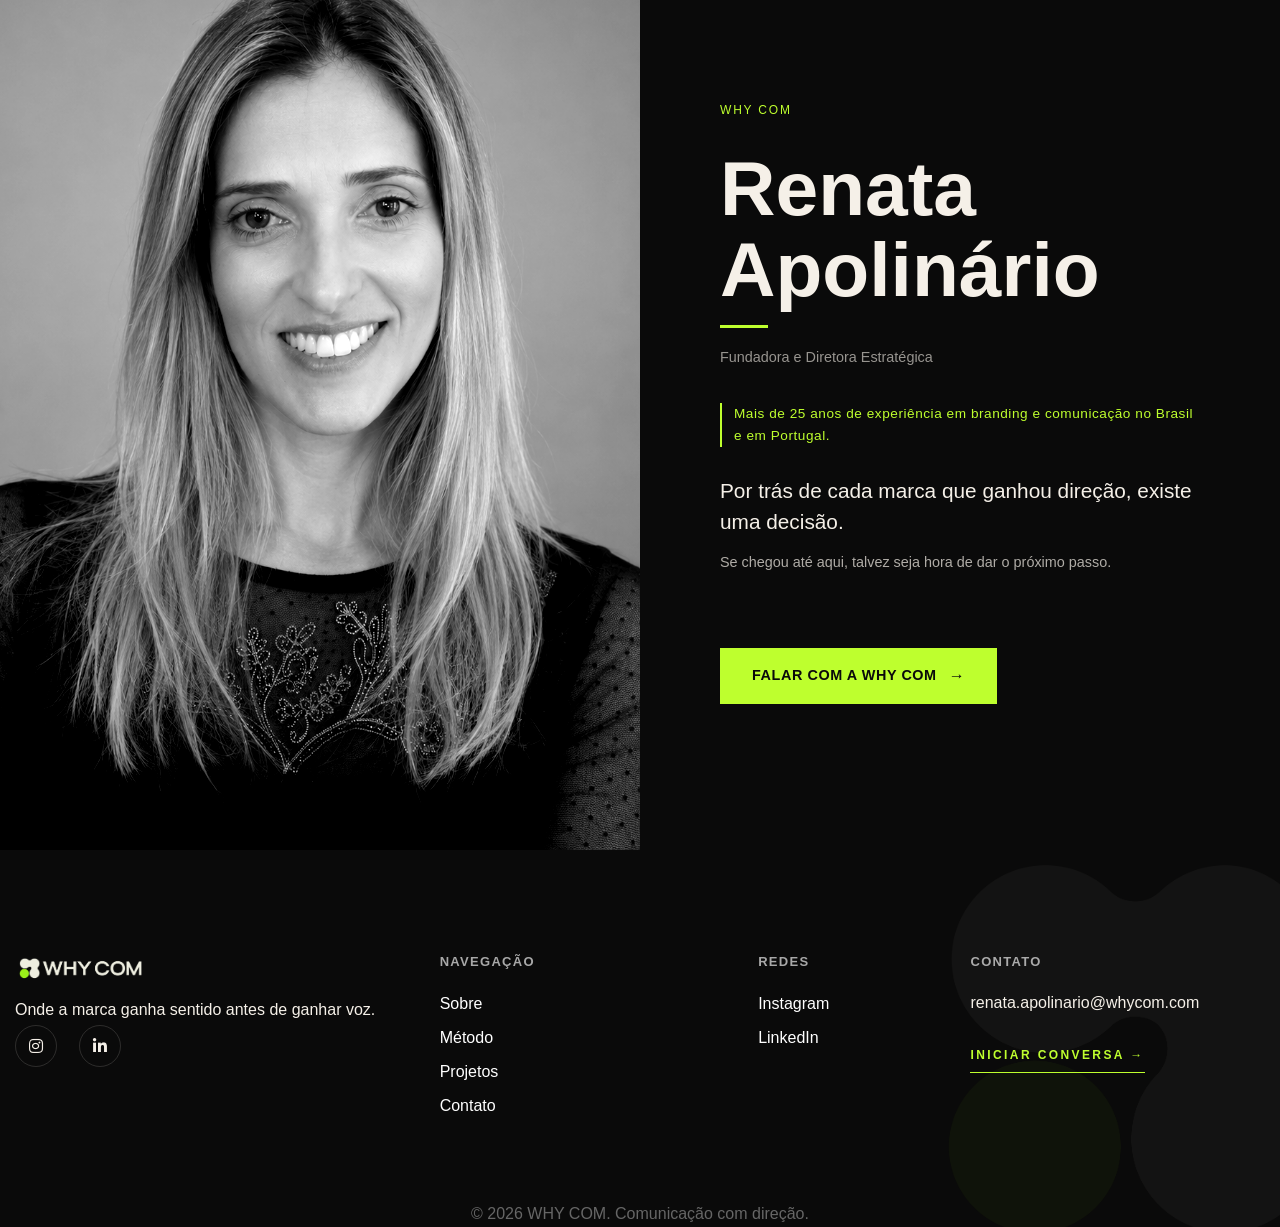
==== commit ef3690cc: "alt gerais" ====
--- a/ovix-html-package/ovix/index.html
+++ b/ovix-html-package/ovix/index.html
@@ -1,16 +1,17 @@
 <!doctype html>
-<html lang="zxx">
+<html lang="pt-PT">
 
 <head>
 
     <!--========= Required meta tags =========-->
     <meta charset="utf-8">
     <meta http-equiv="x-ua-compatible" content="ie=edge">
-    <meta name="description" content="">
+    <meta name="description" content="A WHY COM é um estúdio estratégico de branding e comunicação que organiza marcas, negócios e comunicação entre Portugal e Brasil.">
     <meta name="viewport" content="width=device-width, initial-scale=1, shrink-to-fit=no">
 
     <title>WHY COM — Comunicação com direção</title>
 
+    <link rel="canonical" href="https://whycom.studio/">
     <link rel="shortcut icon" href="assets/img/logo/Why-simbolo-5.png" type="images/x-icon"/>
 
     <!-- css include -->
@@ -77,6 +78,28 @@
 .why-swiper-next:hover {
   background: #BEFF2E;
   color: #0A0A0A;
+}
+
+/* Mobile: setas abaixo do carrossel, não sobrepostas */
+@media (max-width: 767px) {
+  .why-projetos-swiper {
+    overflow: hidden;
+  }
+  .why-swiper-nav {
+    position: static;
+    transform: none;
+    justify-content: flex-start;
+    gap: 10px;
+    padding: 0;
+    margin-top: 20px;
+    pointer-events: all;
+  }
+  .why-swiper-prev,
+  .why-swiper-next {
+    width: 40px;
+    height: 40px;
+    font-size: 1rem;
+  }
 }
 
 /* Dropdown menu para Projetos */
@@ -193,7 +216,7 @@
             <div class="container">
                 <div class="header__wrap ul_li_between">
                     <div class="header-logo">
-                        <a href="index.html"><img src="assets/img/logo/Why-logo-horizontal-4@2x-8.png" alt=""></a>
+                        <a href="index.html"><img src="assets/img/logo/Why-logo-horizontal-4@2x-8.png" alt="WHY COM"></a>
                     </div>
                     <div class="main-menu__wrap ul_li navbar navbar-expand-lg">
                         <nav class="main-menu collapse navbar-collapse">
@@ -207,7 +230,7 @@
                                   <li><a href="marble-terrace.html">Marble Terrace</a></li>
                                   <li><a href="clementino-cunha.html">Clementino Cunha</a></li>
                                   <li><a href="intereventos.html">Intereventos</a></li>
-                                  <li><a href="project-single.html">ID Wine</a></li>
+                                  <li><a href="id-wine.html">ID Wine</a></li>
                                   <li><a href="printer-co.html">Printer & CO</a></li>
                                 </ul>
                               </li>
@@ -219,7 +242,7 @@
                                 <div class="xb-header-menu-scroll">
                                     <div class="xb-menu-close xb-hide-xl xb-close"></div>
                                     <div class="xb-logo-mobile xb-hide-xl">
-                                        <a href="index.html" rel="home"><img src="assets/img/logo/Why-logo-horizontal-4@2x-8.png" alt=""></a></div>
+                                        <a href="index.html" rel="home"><img src="assets/img/logo/Why-logo-horizontal-4@2x-8.png" alt="WHY COM"></a></div>
                                     <div class="xb-header-mobile-search xb-hide-xl">
                                         <form role="search" action="#">
                                             <input type="text" placeholder="Search..." name="s" class="search-field">
@@ -236,7 +259,7 @@
                                                     <li><a href="marble-terrace.html">Marble Terrace</a></li>
                                                     <li><a href="clementino-cunha.html">Clementino Cunha</a></li>
                                                     <li><a href="intereventos.html">Intereventos</a></li>
-                                                    <li><a href="project-single.html">ID Wine</a></li>
+                                                    <li><a href="id-wine.html">ID Wine</a></li>
                                                     <li><a href="printer-co.html">Printer & CO</a></li>
                                                 </ul>
                                             </li>
@@ -249,12 +272,12 @@
                         </div>
                     </div>
                     <div class="side-menu d-none d-lg-block">
-                        <a class="burger-menu" href="javascript:void(0);">
+                        <a class="burger-menu" href="javascript:void(0);" aria-label="Menu">
                             <img src="assets/img/icon/category.svg" alt="">
                         </a>
                     </div>
                     <div class="header-bar-mobile side-menu d-lg-none">
-                        <a class="xb-nav-mobile" href="javascript:void(0);"><img src="assets/img/icon/category.svg" alt=""></a>
+                        <a class="xb-nav-mobile" href="javascript:void(0);" aria-label="Menu"><img src="assets/img/icon/category.svg" alt=""></a>
                     </div>
                 </div>
             </div>
@@ -282,14 +305,14 @@
           <div class="col-xl-4 col-md-5 right-area">
             <ul>
               <li><span class="title">Fale com a WHY COM</span></li>
-              <li><a href="mailto:renata.apolinario@whycom">renata.apolinario@whycom</a></li>
+              <li><a href="mailto:renata.apolinario@whycom.com">renata.apolinario@whycom.com</a></li>
             </ul>
             <ul>
               <li><span class="title">Siga a marca</span></li>
               <li>
                 <ul class="social-links">
-                  <li><a href="#" target="_blank">Instagram</a></li>
-                  <li><a href="#" target="_blank">LinkedIn</a></li>
+                  <li><a href="https://www.instagram.com/whycom.studio?igsh=MWd3dnVtOGxlcm4xaA%3D%3D" target="_blank">Instagram</a></li>
+                  <li><a href="https://www.linkedin.com/company/adefinir/" target="_blank">LinkedIn</a></li>
                 </ul>
               </li>
             </ul>
@@ -300,6 +323,9 @@
 
     <!-- main area start  -->
     <main>
+        <!-- H1 para SEO (visualmente oculto) -->
+        <h1 style="position:absolute;width:1px;height:1px;overflow:hidden;clip:rect(0,0,0,0);white-space:nowrap;">WHY COM — Comunicação com direção</h1>
+
         <!-- hero section start -->
         <section class="why-hero" id="home">
 
@@ -366,9 +392,16 @@
                 <!-- Frame 4 -->
                 <div class="why-tensao-frame" data-frame="3">
                   <p class="wtf-sub">Organizamos</p>
-                  <h2 class="wtf-title wtf-title--solo">
+                  <!-- Desktop: 2 linhas -->
+                  <h2 class="wtf-title wtf-title--solo wtf-tensao-desk">
                     <span class="wtf-lime">O QUE VEM ANTES</span><br>
                     <span class="wtf-white">DA COMUNICAÇÃO.</span>
+                  </h2>
+                  <!-- Mobile: 3 linhas -->
+                  <h2 class="wtf-title wtf-title--solo wtf-tensao-mob">
+                    <span class="wtf-lime">O QUE VEM</span><br>
+                    <span class="wtf-lime">ANTES DA</span><br>
+                    <span class="wtf-white">COMUNICAÇÃO.</span>
                   </h2>
                 </div>
 
@@ -537,7 +570,7 @@
                         </div>
                     </div>
                     <div class="col-lg-7 text-end mb-30">
-                        <img src="assets/img/logo/2.png" alt="" style="width:160px;opacity:.6;">
+                        <img src="assets/img/logo/2.png" alt="" aria-hidden="true" style="width:160px;opacity:.6;">
                     </div>
                 </div>
 <div class="swiper why-projetos-swiper">
@@ -594,7 +627,7 @@
     <div class="swiper-slide">
       <div class="portfolio-item xb-img-reveal-item" data-cat="Branding de Produto" data-title="ID Wine" data-fx="1">
         <div class="xbImage__hover image-4">
-          <a href="project-single.html">
+          <a href="id-wine.html">
             <img src="assets/clientes/capa-idwine.jpg" alt="ID Wine">
             <div class="port-overlay why-port-overlay">
               <h4 class="wpo-title">ID Wine</h4>
@@ -677,7 +710,7 @@
         Se chegou até aqui, talvez seja hora de dar o próximo passo.
       </p>
 
-      <a href="mailto:renata.apolinario@whycom" class="why-cta-btn">
+      <a href="mailto:renata.apolinario@whycom.com" class="why-cta-btn">
         FALAR COM A WHY COM <span>→</span>
       </a>
 
@@ -705,12 +738,12 @@
             </div>
             <ul class="why-footer-social mt-40">
               <li>
-                <a href="#!" target="_blank" aria-label="Instagram">
+                <a href="https://www.instagram.com/whycom.studio?igsh=MWd3dnVtOGxlcm4xaA%3D%3D" target="_blank" aria-label="Instagram">
                   <i class="fab fa-instagram"></i>
                 </a>
               </li>
               <li>
-                <a href="#!" target="_blank" aria-label="LinkedIn">
+                <a href="https://www.linkedin.com/company/adefinir/" target="_blank" aria-label="LinkedIn">
                   <i class="fab fa-linkedin-in"></i>
                 </a>
               </li>
@@ -734,8 +767,8 @@
           <div class="footer-widget">
             <h3 class="widget-title">REDES</h3>
             <ul class="footer-links">
-              <li><a href="#!" target="_blank">Instagram</a></li>
-              <li><a href="#!" target="_blank">LinkedIn</a></li>
+              <li><a href="https://www.instagram.com/whycom.studio?igsh=MWd3dnVtOGxlcm4xaA%3D%3D" target="_blank">Instagram</a></li>
+              <li><a href="https://www.linkedin.com/company/adefinir/" target="_blank">LinkedIn</a></li>
             </ul>
           </div>
         </div>
@@ -744,9 +777,9 @@
           <div class="footer-widget">
             <h3 class="widget-title">CONTATO</h3>
             <p style="font-family:'Just Sans',sans-serif;font-weight:300;color:#F5F0E8;line-height:1.8;">
-              renata.apolinario@whycom
+              renata.apolinario@whycom.com
             </p>
-            <a href="mailto:renata.apolinario@whycom" class="why-footer-cta-link">
+            <a href="mailto:renata.apolinario@whycom.com" class="why-footer-cta-link">
               Iniciar conversa →
             </a>
           </div>
--- a/ovix-html-package/ovix/assets/css/main.css
+++ b/ovix-html-package/ovix/assets/css/main.css
@@ -9973,6 +9973,7 @@
   height: 100vh;
   overflow: hidden;
   background: #0A0A0A;
+  z-index: 5;
 }
 
 /* Linha base */
@@ -10135,12 +10136,15 @@
 }
 
 @media (max-width: 768px) {
-  .why-tensao-wrap { height: 500vh; }
+  .why-tensao-wrap { height: 300vh; }
   .why-tensao-frame { left: 1.5rem; right: 1.5rem; }
   .wtf-sub { font-size: clamp(1rem, 4vw, 1.3rem); }
   .wtf-sub--right { padding-left: 1.5rem; }
-  .wtf-title { font-size: clamp(2.2rem, 10vw, 3.5rem); }
-  .wtf-title--solo { font-size: clamp(2.8rem, 12vw, 4.5rem); }
+  /* H2 maiores no mobile */
+  .wtf-title { font-size: clamp(2.8rem, 13vw, 4.5rem); }
+  .wtf-title--solo { font-size: clamp(3.4rem, 15vw, 5.5rem); }
+  .why-metodo .section-title-three__title { font-size: clamp(3rem, 12vw, 5rem); }
+  .why-projetos-swiper h3.title { font-size: clamp(2.2rem, 10vw, 3.5rem); }
 }
 
 /* ============================================================
@@ -11944,6 +11948,10 @@
   .why-metodo {
     padding: 50px 0 40px;
   }
+  /* Parágrafo: padding direito para não ficar atrás do botão voltar ao topo */
+  .why-metodo .why-sobre-inst__texto {
+    padding-right: 56px;
+  }
 }
 
 /* ── 2. Portfólio: pt-145 pb-150 → reduzir em mobile ─────── */
@@ -12043,17 +12051,32 @@
   }
 }
 
-/* ── 11. Tensão: garantir visibilidade em telas muito pequenas */
+/* ── 11. Tensão: variante desktop/mobile da frase final */
+.wtf-tensao-mob { display: none; }
+
+@media (max-width: 768px) {
+  .wtf-tensao-desk { display: none; }
+  .wtf-tensao-mob { display: block; }
+}
+
+/* ── 12. Tensão: ajuste para telas até 480px */
+@media (max-width: 480px) {
+  .wtf-title--solo {
+    font-size: clamp(2.6rem, 11.5vw, 4rem);
+  }
+}
+
+/* ── 12. Tensão: telas muito pequenas (≤390px) */
 @media (max-width: 390px) {
   .why-tensao-frame {
     left: 1rem;
     right: 1rem;
   }
   .wtf-title {
-    font-size: clamp(2rem, 11vw, 3rem);
+    font-size: clamp(2rem, 10vw, 3rem);
   }
   .wtf-title--solo {
-    font-size: clamp(2.4rem, 13vw, 3.5rem);
+    font-size: clamp(2.2rem, 10.5vw, 3.2rem);
   }
   .wtf-sub {
     font-size: clamp(0.9rem, 4vw, 1.2rem);
@@ -12120,7 +12143,7 @@
 }
 .why-servicos__label {
   font-family: 'Just Sans', sans-serif;
-  font-size: 0.6rem;
+  font-size: 0.85rem;
   font-weight: 400;
   letter-spacing: 0.32em;
   text-transform: uppercase;
